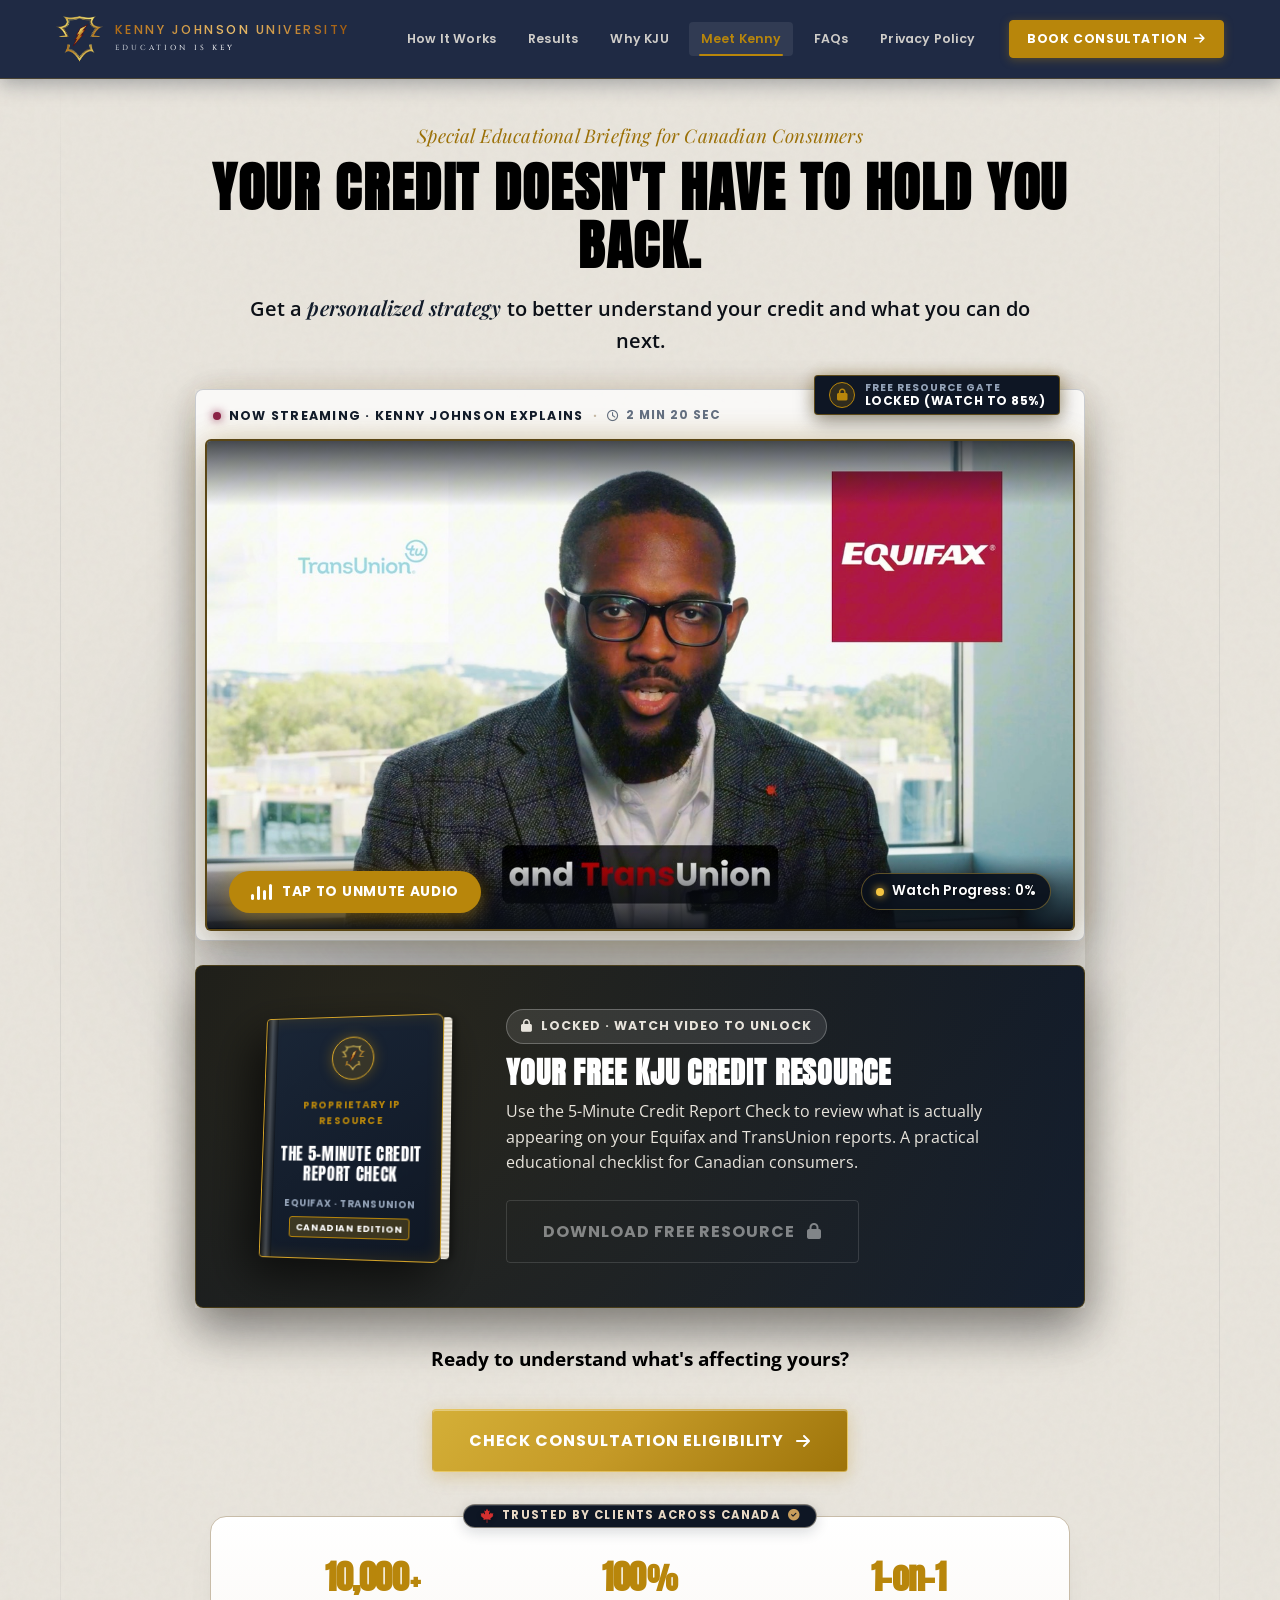
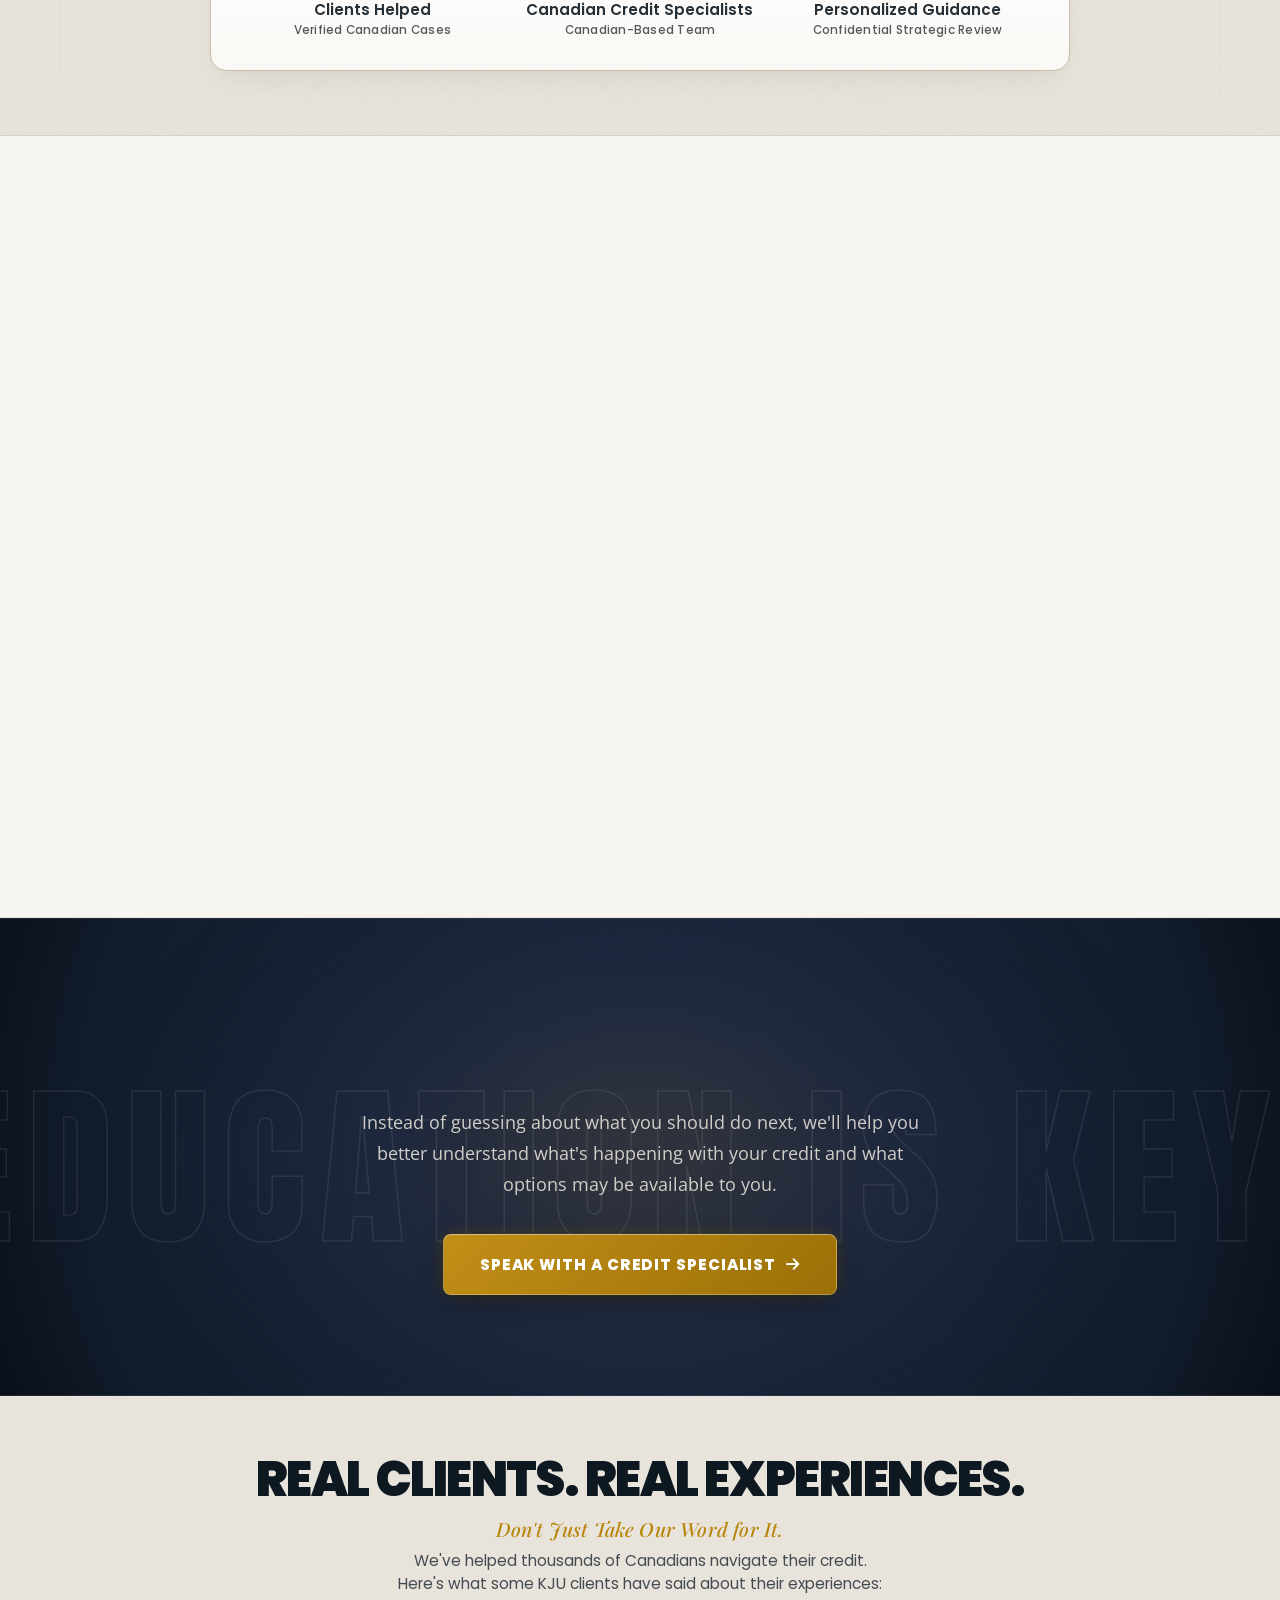
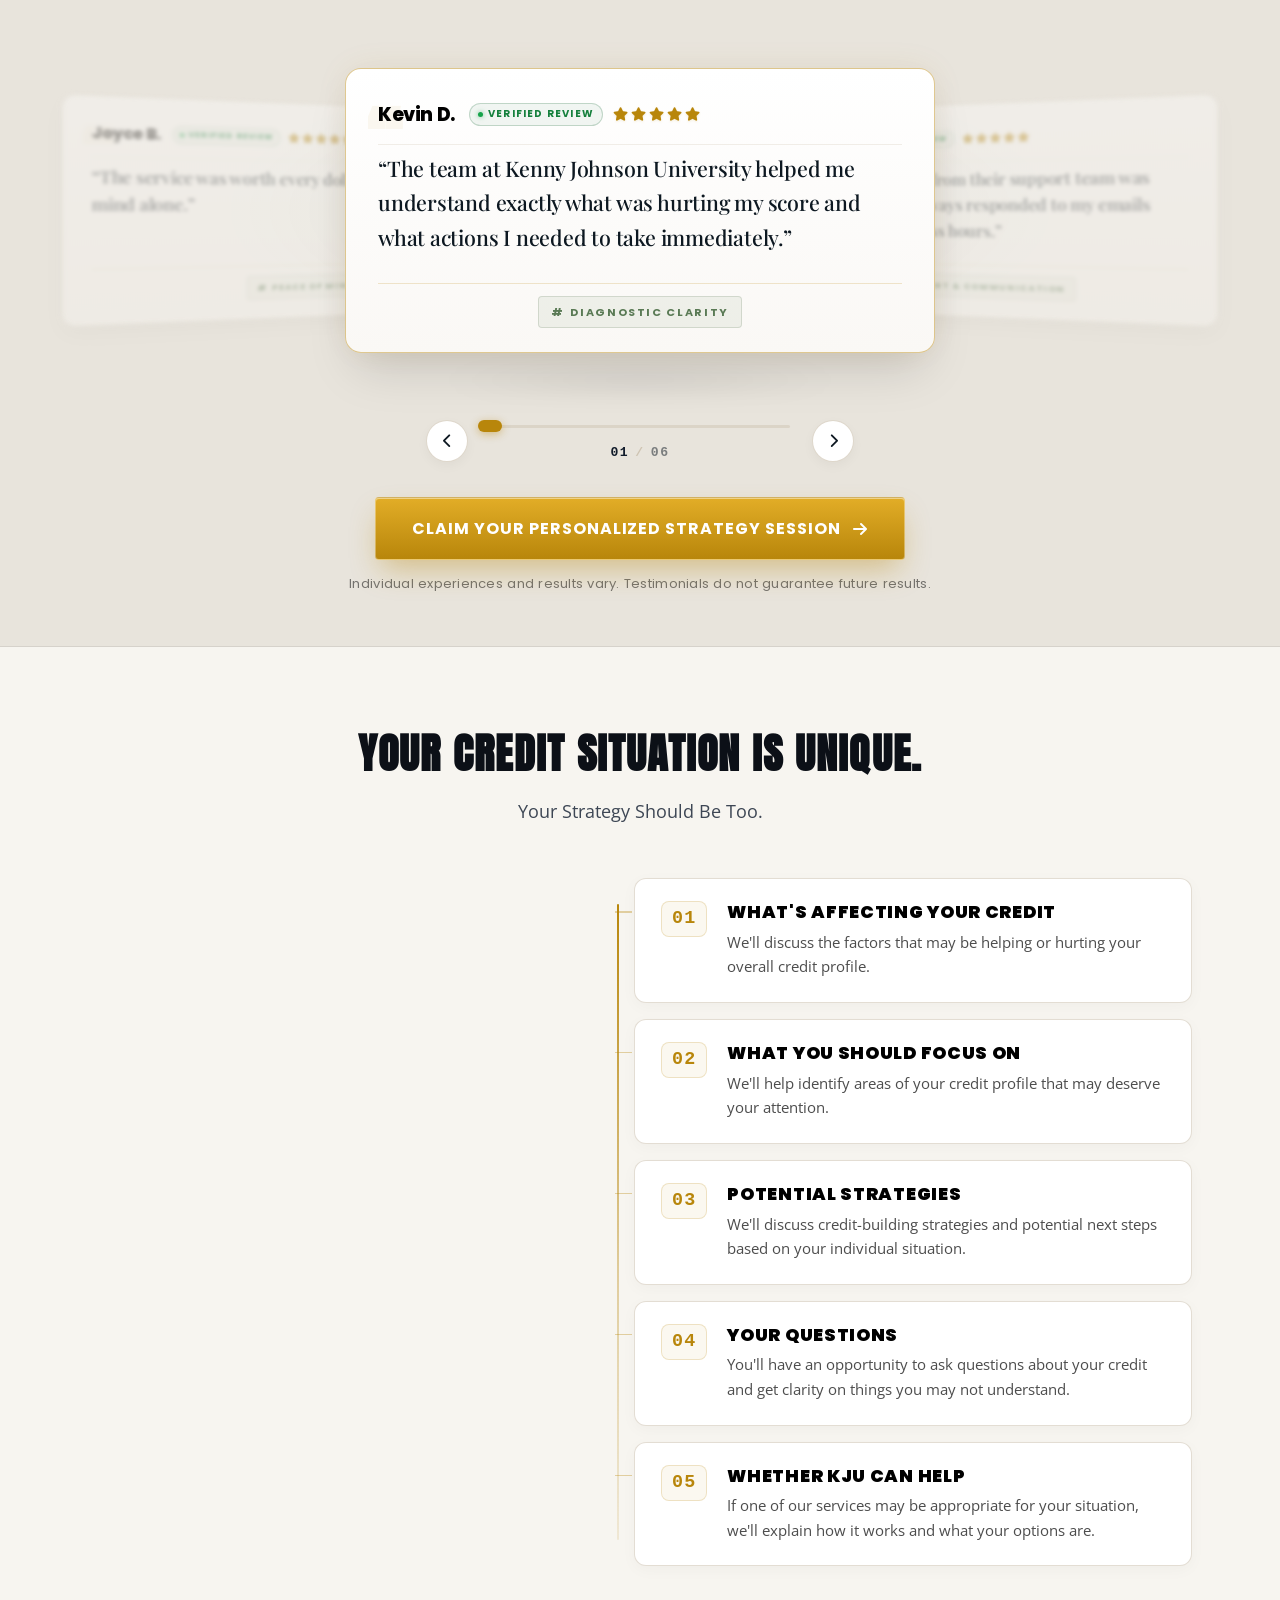
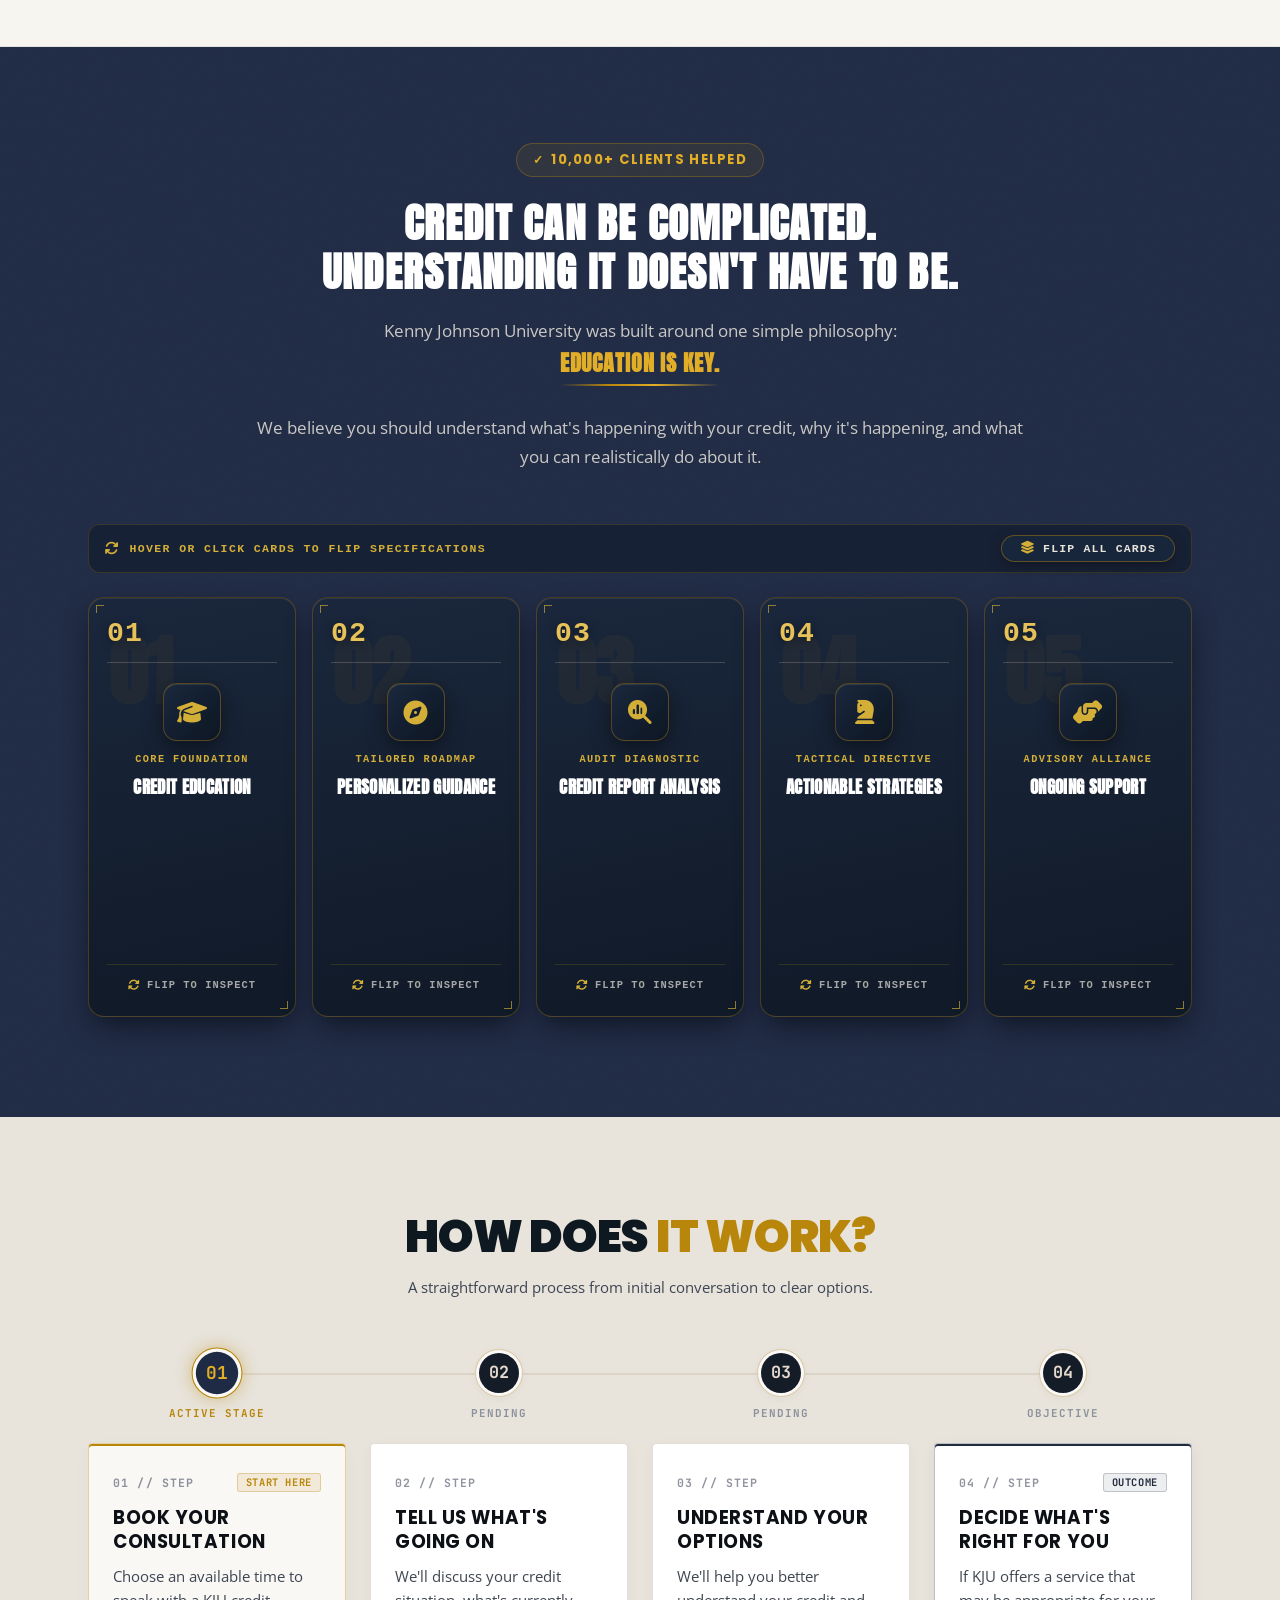
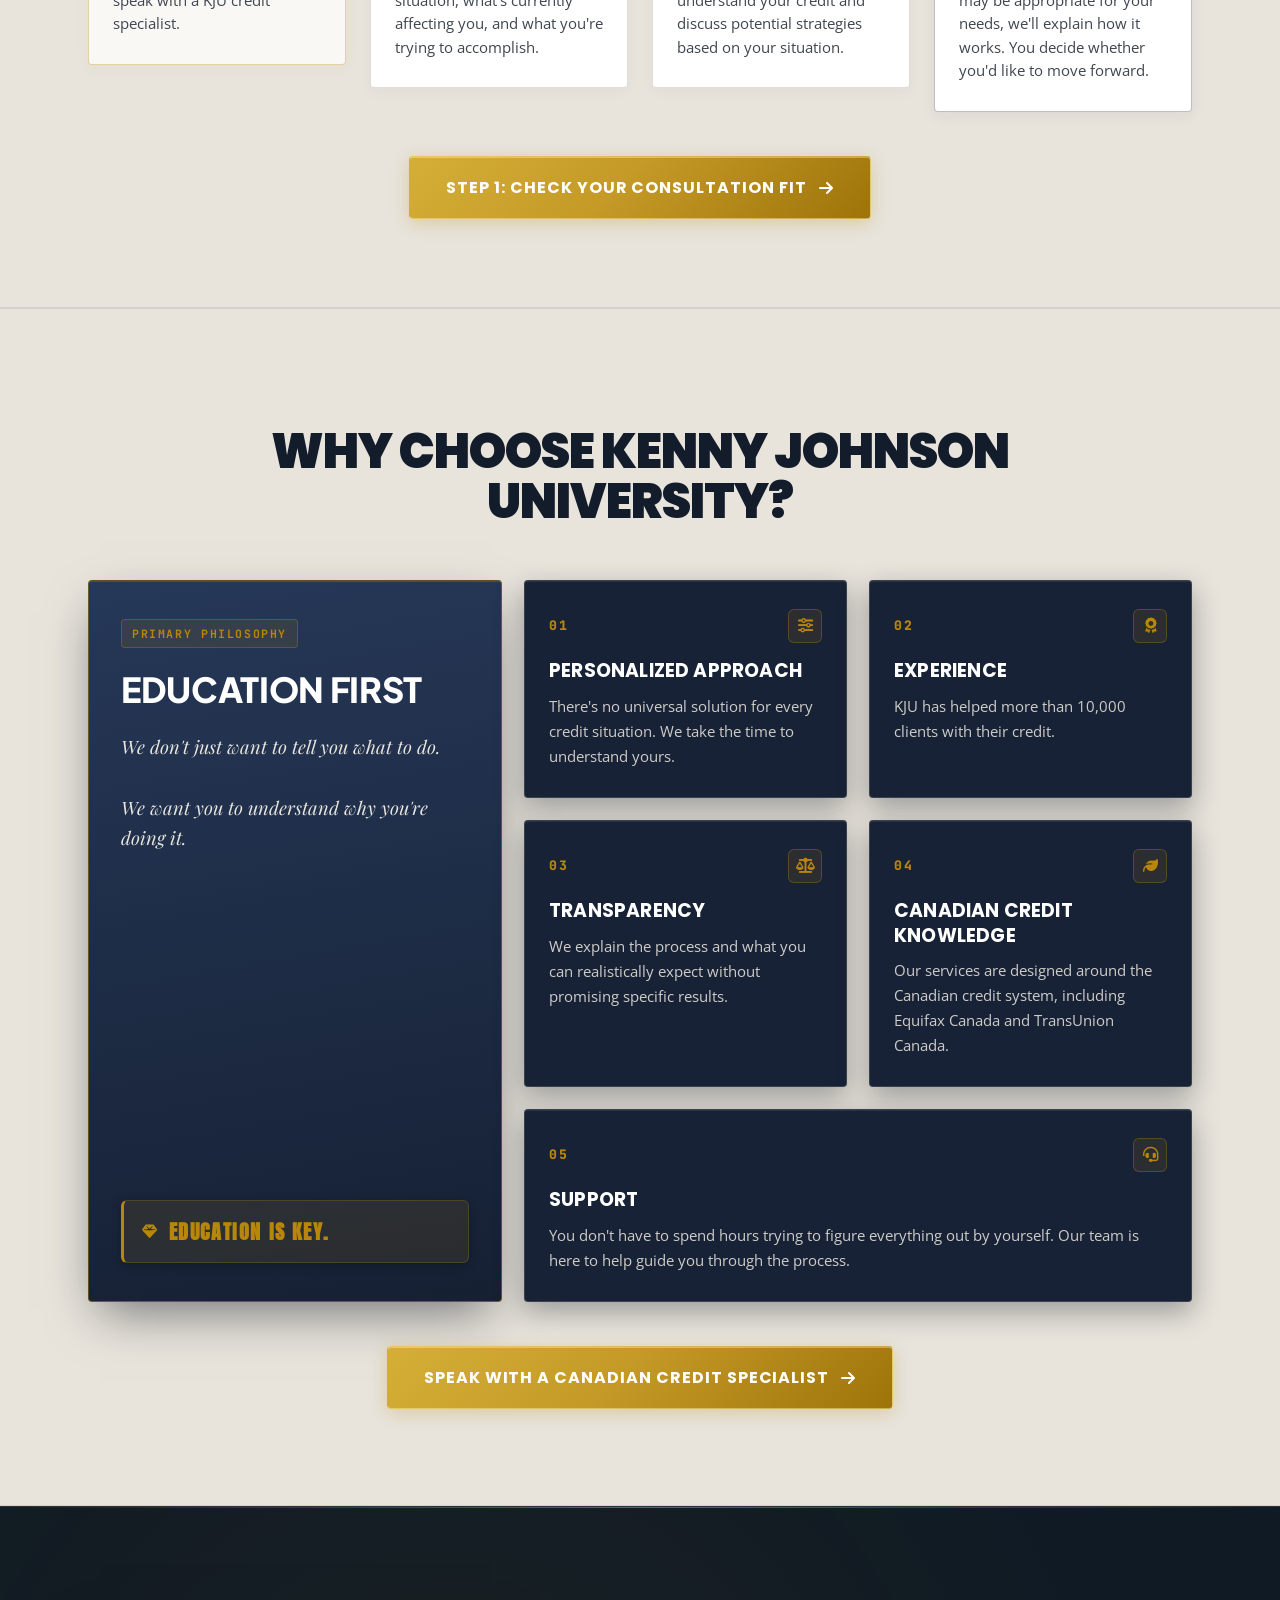
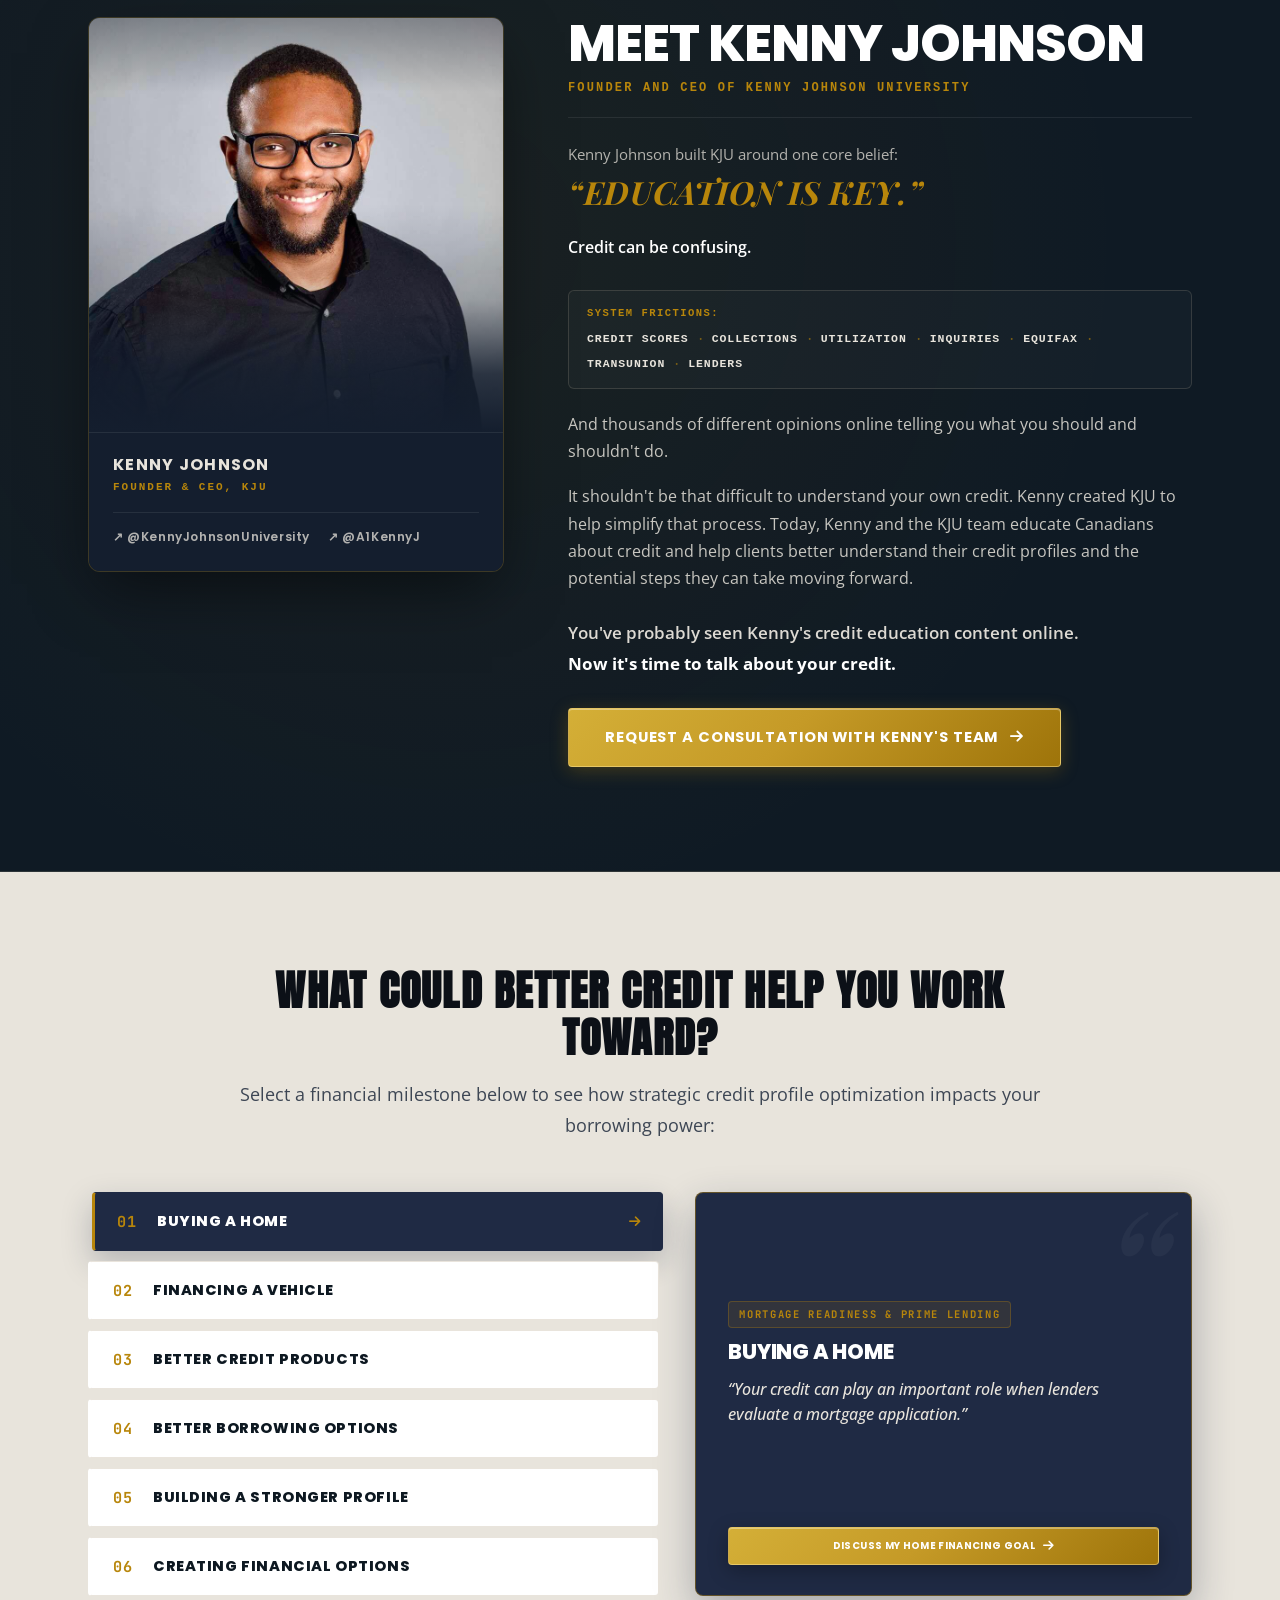
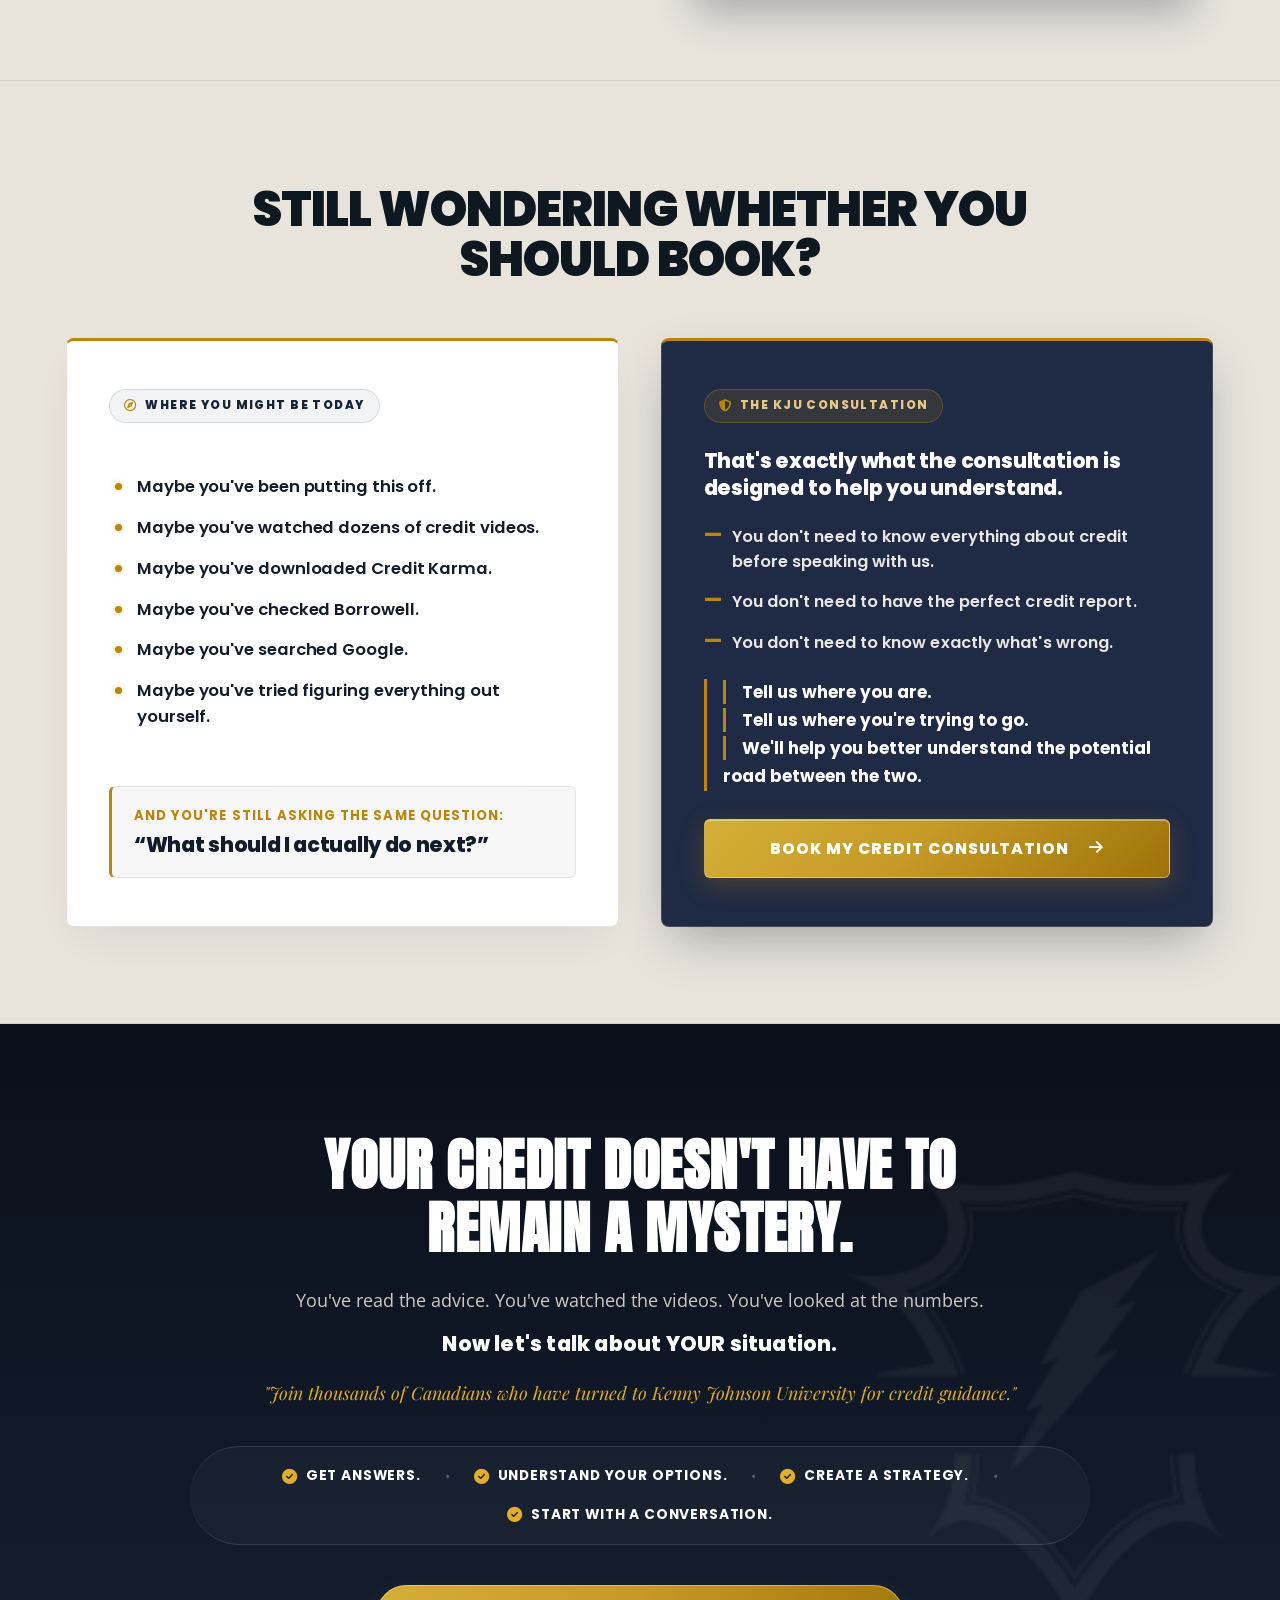
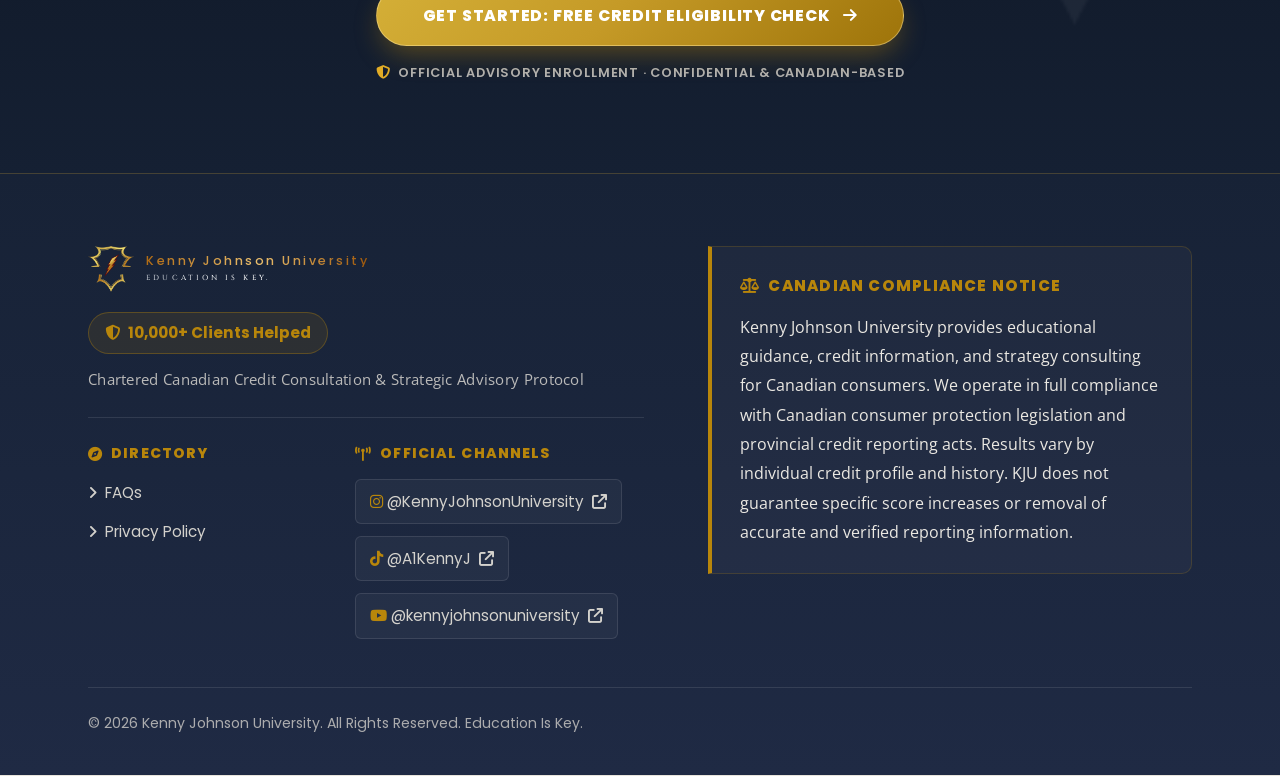
==== index.html @ 07d69321 "Show credit consultant selector (Mariane, Jasmin, John) directly on Question 10 when user selects no" ====
<!DOCTYPE html>
<html lang="en-CA">
<head>
  <meta charset="UTF-8">
  <meta name="viewport" content="width=device-width, initial-scale=1.0">
  <title>Kenny Johnson University | Canadian Credit Education &amp; Consultation</title>
  <meta name="description" content="Get a personalized strategy to better understand your credit and what you can do next. Kenny Johnson University has helped 10,000+ Canadians with their credit.">
  <meta name="robots" content="noindex, nofollow">
  <link rel="icon" type="image/png" href="images/favicon.png">

  <!-- Open Graph -->
  <meta property="og:title" content="Kenny Johnson University | Canadian Credit Education">
  <meta property="og:description" content="Get a personalized strategy to better understand your credit and what you can do next.">
  <meta property="og:type" content="website">
  <meta property="og:image" content="images/favicon.png">

  <!-- Font Awesome Icons -->
  <link rel="stylesheet" href="https://cdnjs.cloudflare.com/ajax/libs/font-awesome/6.5.1/css/all.min.css" integrity="sha512-DTOQO9RWCH3ppGqcWaEA1BIZOC6xxalwEsw9c2QQeAIftl+Vegovlnee1c9QX4TctnWMn13TZye+giMm8e2LwA==" crossorigin="anonymous" referrerpolicy="no-referrer" />

  <!-- Calendly Official Embed Assets -->
  <link href="https://assets.calendly.com/assets/external/widget.css" rel="stylesheet">
  <script src="https://assets.calendly.com/assets/external/widget.js" type="text/javascript" async></script>

  <!-- Campaign CSS -->
  <link rel="stylesheet" href="css/style.css">
</head>
<body>

  <!-- ==========================================================================
       SECTION 01 — MINIMAL HEADER
       ========================================================================== -->
  <header class="kju-header">
    <div class="kju-container">
      <div class="kju-header-inner">
        <div class="kju-navbar-logo-slot">
          <a href="index.html" class="kju-brand-logo" aria-label="Kenny Johnson University Home">
            <img src="images/favicon.png" alt="KJU Shield Logo" height="46">
            <div class="kju-brand-text">
              <span class="kju-brand-name">KENNY JOHNSON UNIVERSITY</span>
              <span class="kju-brand-tagline">EDUCATION IS KEY</span>
            </div>
          </a>
        </div>
        <div class="kju-header-right">
          <nav class="kju-header-nav" id="kjuHeaderNav" aria-label="Primary Navigation">
            <a href="#kjuHowSection" class="kju-header-nav-link">
              <span>How It Works</span>
              <i class="fa-solid fa-chevron-right kju-mobile-chevron" aria-hidden="true"></i>
            </a>
            <a href="#kjuTestimonials" class="kju-header-nav-link">
              <span>Results</span>
              <i class="fa-solid fa-chevron-right kju-mobile-chevron" aria-hidden="true"></i>
            </a>
            <a href="#kjuWhySection" class="kju-header-nav-link">
              <span>Why KJU</span>
              <i class="fa-solid fa-chevron-right kju-mobile-chevron" aria-hidden="true"></i>
            </a>
            <a href="#kjuMeetSection" class="kju-header-nav-link">
              <span>Meet Kenny</span>
              <i class="fa-solid fa-chevron-right kju-mobile-chevron" aria-hidden="true"></i>
            </a>
            <a href="faqs.html" class="kju-header-nav-link">
              <span>FAQs</span>
              <i class="fa-solid fa-chevron-right kju-mobile-chevron" aria-hidden="true"></i>
            </a>
            <a href="privacy.html" class="kju-header-nav-link">
              <span>Privacy Policy</span>
              <i class="fa-solid fa-chevron-right kju-mobile-chevron" aria-hidden="true"></i>
            </a>
            <div class="kju-mobile-nav-cta-wrap">
              <button type="button" class="kju-mobile-nav-cta-btn" data-open-fit-check>
                <span>BOOK MY CREDIT CONSULTATION</span>
                <i class="fa-solid fa-arrow-right" aria-hidden="true"></i>
              </button>
            </div>
          </nav>
          <button type="button" class="kju-header-cta-btn" data-open-fit-check>
            <span>BOOK CONSULTATION</span>
            <i class="fa-solid fa-arrow-right"></i>
          </button>
          <button type="button" class="kju-nav-toggle" id="kjuNavToggle" aria-label="Toggle Navigation Menu" aria-expanded="false">
            <i class="fa-solid fa-bars"></i>
          </button>
        </div>
      </div>
    </div>
  </header>
  <div class="kju-nav-backdrop" id="kjuNavBackdrop" aria-hidden="true"></div>

  <!-- ==========================================================================
       SECTION 02 — HERO (PRESTIGE EDITORIAL CRAFT)
       ========================================================================== -->
  <section class="kju-hero-section">
    <!-- Architectural Vertical Guidelines -->
    <div class="kju-hero-guideline left"></div>
    <div class="kju-hero-guideline right"></div>

    <!-- Ambient Atmospheric Stage Spotlight Lighting -->
    <div class="kju-hero-ambient-spotlight"></div>

    <div class="kju-container">
      <div class="kju-hero-content">

        <!-- Editorial Typographic Contrast -->
        <div class="kju-hero-editorial-kicker kju-reveal">Special Educational Briefing for Canadian Consumers</div>

        <h1 class="kju-hero-title kju-reveal kju-delay-1">
          Your Credit Doesn't Have<br class="kju-mobile-br"> to Hold You Back.
        </h1>

        <p class="kju-hero-subhead kju-reveal kju-delay-2">
          Get a <em>personalized strategy</em> to better understand your credit and what you can do next.
        </p>

        <!-- Deconstructed Hero Video Stage (Double-Border Bezel, Docked Stamp, Controls) -->
        <div class="kju-hero-video-stage kju-reveal kju-delay-3" id="kenny-video-stage">
          <div class="kju-video-bezel-outer">
            <!-- Docked Metallic Stamp / Gate Status (Top Right Corner) -->
            <div class="kju-video-docked-stamp" id="kjuPlayerDockedStamp">
              <div class="kju-stamp-ring"><i class="fa-solid fa-lock" id="kjuStampIcon"></i></div>
              <div class="kju-stamp-text">
                <span class="kju-stamp-sub">FREE RESOURCE GATE</span>
                <span class="kju-stamp-main" id="kjuStampLabel">LOCKED (WATCH TO 85%)</span>
              </div>
            </div>

            <!-- Video Stage Header (Metadata Grouped on Left with Ample Clearance) -->
            <div class="kju-video-stage-header">
              <div class="kju-video-stage-meta-left">
                <span class="kju-video-stage-tag">
                  <span class="kju-live-dot"></span> NOW STREAMING · KENNY JOHNSON EXPLAINS
                </span>
                <span class="kju-video-stage-sep">·</span>
                <span class="kju-video-length-tag"><i class="fa-regular fa-clock"></i> 2 MIN 20 SEC</span>
              </div>
            </div>

            <!-- Inner Obsidian Video Frame -->
            <div class="kju-video-wrapper">
              <div class="kju-video-player-box">
                <!-- Top Vignette Scrim -->
                <div class="kju-video-scrim-top"></div>

                <video id="kjuKennyVideo" playsinline preload="metadata" poster="images/kenny-briefing-poster.jpg" autoplay muted loop>
                  <source src="https://github.com/404-Lux/KJU-Consultation/releases/download/media-v1/kenny-briefing.mp4" type="video/mp4">
                  <source src="videos/WEBSITE REVISION.mp4" type="video/mp4">
                  Your browser does not support HTML5 video.
                </video>
              </div>

              <!-- Bottom Vignette Scrim & Tactile Controls -->
              <div class="kju-video-overlay-controls">
                <button type="button" class="kju-video-unmute-btn" id="kjuUnmuteBtn" aria-label="Tap to Unmute Audio">
                  <span class="kju-audio-waveform">
                    <span class="bar bar-1"></span>
                    <span class="bar bar-2"></span>
                    <span class="bar bar-3"></span>
                    <span class="bar bar-4"></span>
                  </span>
                  <span id="kjuUnmuteText">
                    <span class="kju-unmute-full">TAP TO UNMUTE AUDIO</span>
                    <span class="kju-unmute-compact">TAP TO UNMUTE</span>
                  </span>
                </button>
                <div class="kju-video-progress-pill">
                  <span class="kju-progress-ring-dot"></span>
                  <span class="kju-video-progress-text" id="kjuVideoProgressText">Watch Progress: 0%</span>
                </div>
              </div>
            </div>
          </div>

          <!-- Gated Video Resource Card (Vault Unlock with Tangible 3D Booklet Mockup) -->
          <div class="kju-resource-gate-card" id="kjuResourceGateCard">
            <div class="kju-resource-grid">
              <!-- 3D Tilted Booklet Mockup -->
              <div class="kju-booklet-3d-wrap">
                <div class="kju-booklet-3d">
                  <div class="kju-booklet-cover">
                    <div class="kju-booklet-gold-foil-seal">
                      <img src="images/favicon.png" alt="KJU Shield Seal">
                    </div>
                    <div class="kju-booklet-eyebrow">PROPRIETARY IP RESOURCE</div>
                    <div class="kju-booklet-title">THE 5-MINUTE CREDIT REPORT CHECK</div>
                    <div class="kju-booklet-jurisdiction">
                      <span>EQUIFAX · TRANSUNION</span>
                      <span class="kju-booklet-badge">CANADIAN EDITION</span>
                    </div>
                  </div>
                  <div class="kju-booklet-pages-edge"></div>
                </div>
              </div>

              <!-- Vault Details & Unlock Actions -->
              <div class="kju-resource-details">
                <div class="kju-lock-status-pill">
                  <i class="fa-solid fa-lock"></i>
                  <span>LOCKED · WATCH VIDEO TO UNLOCK</span>
                </div>
                <h3 class="kju-resource-title">Your Free KJU Credit Resource</h3>
                <p class="kju-resource-desc" id="kjuResourceDesc">
                  <span class="kju-desc-preview">Use the 5-Minute Credit Report Check to review what is actually appearing on your Equifax and TransUnion reports.</span><span class="kju-desc-more" id="kjuDescMore"> A practical educational checklist for Canadian consumers.</span>
                  <button type="button" class="kju-see-more-btn" id="kjuSeeMoreBtn" aria-expanded="false" aria-controls="kjuDescMore">See more</button>
                </p>
                <button type="button" class="kju-btn kju-btn-secondary is-light-theme disabled" id="kjuDownloadResourceBtn" disabled>
                  <span>Download Free Resource</span>
                  <i class="fa-solid fa-lock"></i>
                </button>

                <div class="kju-resource-post-prompt" id="kjuResourcePostPrompt">
                  <h4 style="font-family: var(--font-ui); font-size: 1.15rem; color: #FFFFFF; margin-bottom: 6px;">Ready to talk about your situation?</h4>
                  <p style="font-size: 0.95rem; margin-bottom: 16px; color: var(--kju-white);">See if your situation is a fit for a KJU credit consultation.</p>
                  <button type="button" class="kju-btn kju-btn-primary" data-open-fit-check>
                    <span>BOOK YOUR CREDIT CONSULTATION</span>
                    <i class="fa-solid fa-arrow-right"></i>
                  </button>
                </div>
              </div>
            </div>
          </div>
        </div>

        <p class="kju-hero-question kju-reveal kju-delay-4">
          Ready to understand what's affecting yours?
        </p>

        <div class="kju-hero-actions kju-reveal kju-delay-5">
          <button type="button" class="kju-btn kju-btn-primary" data-open-fit-check>
            <span>CHECK CONSULTATION ELIGIBILITY</span>
            <i class="fa-solid fa-arrow-right"></i>
          </button>
        </div>

        <!-- Credentialed Canadian Trust Rail -->
        <div class="kju-trust-rail kju-reveal kju-delay-6" id="kjuTrustRail">
          <!-- Credential Header Badge -->
          <div class="kju-trust-docked-badge" role="note" aria-label="Credential badge">
            <span class="kju-trust-badge-icon" aria-hidden="true"><i class="fa-brands fa-canadian-maple-leaf"></i></span>
            <span class="kju-trust-badge-text">TRUSTED BY CLIENTS ACROSS CANADA</span>
            <span class="kju-trust-badge-check" aria-hidden="true"><i class="fa-solid fa-circle-check"></i></span>
          </div>

          <div class="kju-trust-rail-grid">
            <!-- Stat Column 01 -->
            <div class="kju-trust-rail-col" data-col="1">
              <div class="kju-trust-num-wrapper">
                <span class="kju-trust-rail-num" data-target="10000" data-suffix="+">
                  <span class="kju-trust-count">10,000</span><span class="kju-trust-num-sym">+</span>
                </span>
              </div>
              <div class="kju-trust-rail-label-text">Clients Helped</div>
              <div class="kju-trust-rail-subtext">Verified Canadian Cases</div>
            </div>

            <div class="kju-trust-rail-divider" aria-hidden="true"></div>

            <!-- Stat Column 02 -->
            <div class="kju-trust-rail-col" data-col="2">
              <div class="kju-trust-num-wrapper">
                <span class="kju-trust-rail-num" data-target="100" data-suffix="%">
                  <span class="kju-trust-count">100</span><span class="kju-trust-num-sym">%</span>
                </span>
              </div>
              <div class="kju-trust-rail-label-text">Canadian Credit Specialists</div>
              <div class="kju-trust-rail-subtext">Canadian-Based Team</div>
            </div>

            <div class="kju-trust-rail-divider" aria-hidden="true"></div>

            <!-- Stat Column 03 -->
            <div class="kju-trust-rail-col" data-col="3">
              <div class="kju-trust-num-wrapper">
                <span class="kju-trust-rail-num kju-spring-target">1-on-1</span>
              </div>
              <div class="kju-trust-rail-label-text">Personalized Guidance</div>
              <div class="kju-trust-rail-subtext">Confidential Strategic Review</div>
            </div>
          </div>
        </div>

      </div>
    </div>
  </section>

  <!-- ==========================================================================
       SECTION 03 — PROBLEM / PAIN RECOGNITION (CURATED FRICTION GRID / BENTO)
       ========================================================================== -->
  <section class="kju-pain-section">
    <div class="kju-container">
      <div class="kju-friction-wrapper">
        
        <!-- Section Header -->
        <div class="kju-friction-header kju-reveal">
          <h2 class="kju-section-title">
            Not Sure What's Holding Your Credit Back?
          </h2>
        </div>
        
        <!-- Authority Navy Editorial Lead Banner (Hugs Copy, Breaks Beige Monotony) -->
        <div class="kju-friction-lead-banner kju-reveal kju-delay-1">
          <p class="kju-friction-lead-text">
            "You make good money. You pay your bills.<br>
            You're trying to move forward financially.<br>
            <span class="highlight">BUT YOUR CREDIT IS STILL GETTING IN THE WAY."</span>
          </p>
        </div>

        <!-- Diagnostic Inventory Bar (Clean Separation & High Contrast) -->
        <div class="kju-friction-grid-label kju-reveal kju-delay-1">
          <span class="kju-friction-inventory-badge">DIAGNOSTIC INVENTORY</span>
          <span class="kju-friction-label-text">Common friction points identified in Canadian files:</span>
        </div>

        <!-- Dual-Axis Infinite Marquee (Telemetry Ticker with Pause & Inspect) -->
        <div class="kju-marquee-wrapper kju-reveal kju-delay-2" role="region" aria-label="Diagnostic friction telemetry ticker">
          
          <!-- Track 1: Drifting Left -->
          <div class="kju-marquee-row" aria-label="Friction points track one (moving left)">
            <div class="kju-marquee-track track-left">
              <!-- Set A -->
              <div class="kju-marquee-group">
                <div class="kju-telemetry-chip">
                  <span class="kju-telemetry-flag" aria-hidden="true"><i class="fa-solid fa-triangle-exclamation"></i> FLAG</span>
                  <span class="kju-telemetry-text">Late or missed payments</span>
                </div>
                <div class="kju-telemetry-chip">
                  <span class="kju-telemetry-flag" aria-hidden="true"><i class="fa-solid fa-triangle-exclamation"></i> FLAG</span>
                  <span class="kju-telemetry-text">Collections on your credit report</span>
                </div>
                <div class="kju-telemetry-chip">
                  <span class="kju-telemetry-flag" aria-hidden="true"><i class="fa-solid fa-triangle-exclamation"></i> FLAG</span>
                  <span class="kju-telemetry-text">Different information between Equifax and TransUnion</span>
                </div>
                <div class="kju-telemetry-chip">
                  <span class="kju-telemetry-flag" aria-hidden="true"><i class="fa-solid fa-triangle-exclamation"></i> FLAG</span>
                  <span class="kju-telemetry-text">Accounts you don't recognize</span>
                </div>
                <div class="kju-telemetry-chip">
                  <span class="kju-telemetry-flag" aria-hidden="true"><i class="fa-solid fa-triangle-exclamation"></i> FLAG</span>
                  <span class="kju-telemetry-text">Difficulty getting approved for the credit products you want</span>
                </div>
                <!-- Repetition for ultra-wide displays -->
                <div class="kju-telemetry-chip">
                  <span class="kju-telemetry-flag" aria-hidden="true"><i class="fa-solid fa-triangle-exclamation"></i> FLAG</span>
                  <span class="kju-telemetry-text">Late or missed payments</span>
                </div>
                <div class="kju-telemetry-chip">
                  <span class="kju-telemetry-flag" aria-hidden="true"><i class="fa-solid fa-triangle-exclamation"></i> FLAG</span>
                  <span class="kju-telemetry-text">Collections on your credit report</span>
                </div>
                <div class="kju-telemetry-chip">
                  <span class="kju-telemetry-flag" aria-hidden="true"><i class="fa-solid fa-triangle-exclamation"></i> FLAG</span>
                  <span class="kju-telemetry-text">Different information between Equifax and TransUnion</span>
                </div>
                <div class="kju-telemetry-chip">
                  <span class="kju-telemetry-flag" aria-hidden="true"><i class="fa-solid fa-triangle-exclamation"></i> FLAG</span>
                  <span class="kju-telemetry-text">Accounts you don't recognize</span>
                </div>
                <div class="kju-telemetry-chip">
                  <span class="kju-telemetry-flag" aria-hidden="true"><i class="fa-solid fa-triangle-exclamation"></i> FLAG</span>
                  <span class="kju-telemetry-text">Difficulty getting approved for the credit products you want</span>
                </div>
              </div>
              <!-- Set B (Duplicate for seamless loop) -->
              <div class="kju-marquee-group" aria-hidden="true">
                <div class="kju-telemetry-chip">
                  <span class="kju-telemetry-flag"><i class="fa-solid fa-triangle-exclamation"></i> FLAG</span>
                  <span class="kju-telemetry-text">Late or missed payments</span>
                </div>
                <div class="kju-telemetry-chip">
                  <span class="kju-telemetry-flag"><i class="fa-solid fa-triangle-exclamation"></i> FLAG</span>
                  <span class="kju-telemetry-text">Collections on your credit report</span>
                </div>
                <div class="kju-telemetry-chip">
                  <span class="kju-telemetry-flag"><i class="fa-solid fa-triangle-exclamation"></i> FLAG</span>
                  <span class="kju-telemetry-text">Different information between Equifax and TransUnion</span>
                </div>
                <div class="kju-telemetry-chip">
                  <span class="kju-telemetry-flag"><i class="fa-solid fa-triangle-exclamation"></i> FLAG</span>
                  <span class="kju-telemetry-text">Accounts you don't recognize</span>
                </div>
                <div class="kju-telemetry-chip">
                  <span class="kju-telemetry-flag"><i class="fa-solid fa-triangle-exclamation"></i> FLAG</span>
                  <span class="kju-telemetry-text">Difficulty getting approved for the credit products you want</span>
                </div>
                <div class="kju-telemetry-chip">
                  <span class="kju-telemetry-flag"><i class="fa-solid fa-triangle-exclamation"></i> FLAG</span>
                  <span class="kju-telemetry-text">Late or missed payments</span>
                </div>
                <div class="kju-telemetry-chip">
                  <span class="kju-telemetry-flag"><i class="fa-solid fa-triangle-exclamation"></i> FLAG</span>
                  <span class="kju-telemetry-text">Collections on your credit report</span>
                </div>
                <div class="kju-telemetry-chip">
                  <span class="kju-telemetry-flag"><i class="fa-solid fa-triangle-exclamation"></i> FLAG</span>
                  <span class="kju-telemetry-text">Different information between Equifax and TransUnion</span>
                </div>
                <div class="kju-telemetry-chip">
                  <span class="kju-telemetry-flag"><i class="fa-solid fa-triangle-exclamation"></i> FLAG</span>
                  <span class="kju-telemetry-text">Accounts you don't recognize</span>
                </div>
                <div class="kju-telemetry-chip">
                  <span class="kju-telemetry-flag"><i class="fa-solid fa-triangle-exclamation"></i> FLAG</span>
                  <span class="kju-telemetry-text">Difficulty getting approved for the credit products you want</span>
                </div>
              </div>
            </div>
          </div>

          <!-- Track 2: Drifting Right -->
          <div class="kju-marquee-row" aria-label="Friction points track two (moving right)">
            <div class="kju-marquee-track track-right">
              <!-- Set A -->
              <div class="kju-marquee-group">
                <div class="kju-telemetry-chip">
                  <span class="kju-telemetry-flag" aria-hidden="true"><i class="fa-solid fa-triangle-exclamation"></i> FLAG</span>
                  <span class="kju-telemetry-text">High credit utilization</span>
                </div>
                <div class="kju-telemetry-chip">
                  <span class="kju-telemetry-flag" aria-hidden="true"><i class="fa-solid fa-triangle-exclamation"></i> FLAG</span>
                  <span class="kju-telemetry-text">Multiple credit inquiries</span>
                </div>
                <div class="kju-telemetry-chip">
                  <span class="kju-telemetry-flag" aria-hidden="true"><i class="fa-solid fa-triangle-exclamation"></i> FLAG</span>
                  <span class="kju-telemetry-text">Past financial difficulties</span>
                </div>
                <div class="kju-telemetry-chip">
                  <span class="kju-telemetry-flag" aria-hidden="true"><i class="fa-solid fa-triangle-exclamation"></i> FLAG</span>
                  <span class="kju-telemetry-text">A credit score that doesn't seem to improve</span>
                </div>
                <!-- Repetition for ultra-wide displays -->
                <div class="kju-telemetry-chip">
                  <span class="kju-telemetry-flag" aria-hidden="true"><i class="fa-solid fa-triangle-exclamation"></i> FLAG</span>
                  <span class="kju-telemetry-text">High credit utilization</span>
                </div>
                <div class="kju-telemetry-chip">
                  <span class="kju-telemetry-flag" aria-hidden="true"><i class="fa-solid fa-triangle-exclamation"></i> FLAG</span>
                  <span class="kju-telemetry-text">Multiple credit inquiries</span>
                </div>
                <div class="kju-telemetry-chip">
                  <span class="kju-telemetry-flag" aria-hidden="true"><i class="fa-solid fa-triangle-exclamation"></i> FLAG</span>
                  <span class="kju-telemetry-text">Past financial difficulties</span>
                </div>
                <div class="kju-telemetry-chip">
                  <span class="kju-telemetry-flag" aria-hidden="true"><i class="fa-solid fa-triangle-exclamation"></i> FLAG</span>
                  <span class="kju-telemetry-text">A credit score that doesn't seem to improve</span>
                </div>
              </div>
              <!-- Set B (Duplicate for seamless loop) -->
              <div class="kju-marquee-group" aria-hidden="true">
                <div class="kju-telemetry-chip">
                  <span class="kju-telemetry-flag"><i class="fa-solid fa-triangle-exclamation"></i> FLAG</span>
                  <span class="kju-telemetry-text">High credit utilization</span>
                </div>
                <div class="kju-telemetry-chip">
                  <span class="kju-telemetry-flag"><i class="fa-solid fa-triangle-exclamation"></i> FLAG</span>
                  <span class="kju-telemetry-text">Multiple credit inquiries</span>
                </div>
                <div class="kju-telemetry-chip">
                  <span class="kju-telemetry-flag"><i class="fa-solid fa-triangle-exclamation"></i> FLAG</span>
                  <span class="kju-telemetry-text">Past financial difficulties</span>
                </div>
                <div class="kju-telemetry-chip">
                  <span class="kju-telemetry-flag"><i class="fa-solid fa-triangle-exclamation"></i> FLAG</span>
                  <span class="kju-telemetry-text">A credit score that doesn't seem to improve</span>
                </div>
                <div class="kju-telemetry-chip">
                  <span class="kju-telemetry-flag"><i class="fa-solid fa-triangle-exclamation"></i> FLAG</span>
                  <span class="kju-telemetry-text">High credit utilization</span>
                </div>
                <div class="kju-telemetry-chip">
                  <span class="kju-telemetry-flag"><i class="fa-solid fa-triangle-exclamation"></i> FLAG</span>
                  <span class="kju-telemetry-text">Multiple credit inquiries</span>
                </div>
                <div class="kju-telemetry-chip">
                  <span class="kju-telemetry-flag"><i class="fa-solid fa-triangle-exclamation"></i> FLAG</span>
                  <span class="kju-telemetry-text">Past financial difficulties</span>
                </div>
                <div class="kju-telemetry-chip">
                  <span class="kju-telemetry-flag"><i class="fa-solid fa-triangle-exclamation"></i> FLAG</span>
                  <span class="kju-telemetry-text">A credit score that doesn't seem to improve</span>
                </div>
              </div>
            </div>
          </div>

        </div>

        <!-- Concluding Editorial Anchor Between Two Clean Hairline Rules -->
        <div class="kju-friction-conclusion kju-reveal kju-delay-3">
          <div class="kju-friction-rule top"></div>
          <p class="kju-friction-conclusion-text">
            "And the more you search online, the more conflicting advice you find."
          </p>
          <div class="kju-friction-rule bottom"></div>
        </div>

      </div>
    </div>
  </section>

  <!-- ==========================================================================
       SECTION 04 — KJU INTRODUCTION (AUTHORITY NAVY BREAKOUT)
       ========================================================================== -->
  <section class="kju-intro-section" id="intro-section">
    <!-- Atmospheric Ambient Spotlight Vignette -->
    <div class="kju-intro-ambient-spotlight" aria-hidden="true"></div>

    <!-- Architectural Stroke Watermark (Parallax Depth Layer) -->
    <div class="kju-watermark-text" aria-hidden="true">
      <span class="kju-watermark-desktop">EDUCATION IS KEY.</span>
      <span class="kju-watermark-mobile">EDUCATION<br>IS KEY.</span>
    </div>

    <div class="kju-container">
      <div class="kju-intro-inner">
        <h2 class="kju-intro-title kju-reveal kju-delay-1">That's where KJU<br class="kju-intro-mobile-br"> comes in.</h2>
        
        <p class="kju-intro-lead-p kju-reveal kju-delay-2">
          Instead of guessing about what you should do next, we'll help you better understand what's happening with your credit and what options may be available to you.
        </p>

        <div class="kju-intro-action-wrap kju-reveal kju-delay-3">
          <button type="button" class="kju-btn kju-intro-cta-btn" data-open-fit-check>
            <span>SPEAK WITH A CREDIT SPECIALIST</span>
            <i class="fa-solid fa-arrow-right"></i>
          </button>
        </div>
      </div>
    </div>
  </section>





  <!-- ==========================================================================
       SECTION 06 — TESTIMONIALS (WARM WHITE CANVAS)
       ========================================================================== -->
  <section class="kju-testimonial-section" id="kjuTestimonials">
    <div class="kju-container">
      <div class="kju-section-header kju-testimonial-header kju-reveal">
        <h2 class="kju-section-title kju-testimonial-title">REAL CLIENTS. REAL EXPERIENCES.</h2>
        <div class="kju-testimonial-subhead-wrap">
          <span class="kju-testimonial-kicker">Don't Just Take Our Word for It.</span>
          <p class="kju-testimonial-subtext">
            We've helped thousands of Canadians navigate their credit.<br class="kju-sub-br">
            Here's what some KJU clients have said about their experiences:
          </p>
        </div>
      </div>

      <!-- 3D Coverflow / Perspective Depth Stack Stage -->
      <div class="kju-coverflow-wrapper kju-reveal" id="kjuCoverflowWrapper">
        <div class="kju-coverflow-stage" id="kjuCoverflowStage" tabindex="0" role="region" aria-roledescription="carousel" aria-label="Verified Client Testimonials">
          <div class="kju-coverflow-track" id="kjuCoverflowTrack">

            <!-- Card 01: Kevin D. -->
            <article class="kju-coverflow-card is-active" data-index="0" role="group" aria-roledescription="slide" aria-label="Review 1 of 6">
              <div class="kju-card-glare" aria-hidden="true"></div>
              <div class="kju-card-watermark" aria-hidden="true">“</div>
              <header class="kju-card-header">
                <div class="kju-card-author-wrap">
                  <span class="kju-card-author-name">Kevin D.</span>
                  <span class="kju-verified-pill"><span class="kju-verified-dot" aria-hidden="true"></span> Verified Review</span>
                </div>
                <div class="kju-stars" aria-label="5 out of 5 stars">
                  <i class="fa-solid fa-star"></i><i class="fa-solid fa-star"></i><i class="fa-solid fa-star"></i><i class="fa-solid fa-star"></i><i class="fa-solid fa-star"></i>
                </div>
              </header>
              <blockquote class="kju-card-quote">
                “The team at Kenny Johnson University helped me understand exactly what was hurting my score and what actions I needed to take immediately.”
              </blockquote>
              <footer class="kju-card-footer">
                <span class="kju-coverflow-topic-tag"><span class="kju-topic-hash">#</span> DIAGNOSTIC CLARITY</span>
              </footer>
            </article>

            <!-- Card 02: Dennis Y. -->
            <article class="kju-coverflow-card" data-index="1" role="group" aria-roledescription="slide" aria-label="Review 2 of 6">
              <div class="kju-card-glare" aria-hidden="true"></div>
              <div class="kju-card-watermark" aria-hidden="true">“</div>
              <header class="kju-card-header">
                <div class="kju-card-author-wrap">
                  <span class="kju-card-author-name">Dennis Y.</span>
                  <span class="kju-verified-pill"><span class="kju-verified-dot" aria-hidden="true"></span> Verified Review</span>
                </div>
                <div class="kju-stars" aria-label="5 out of 5 stars">
                  <i class="fa-solid fa-star"></i><i class="fa-solid fa-star"></i><i class="fa-solid fa-star"></i><i class="fa-solid fa-star"></i><i class="fa-solid fa-star"></i>
                </div>
              </header>
              <blockquote class="kju-card-quote">
                “The communication from their support team was excellent, and they always responded to my emails quickly during business hours.”
              </blockquote>
              <footer class="kju-card-footer">
                <span class="kju-coverflow-topic-tag"><span class="kju-topic-hash">#</span> SUPPORT &amp; COMMUNICATION</span>
              </footer>
            </article>

            <!-- Card 03: Robert K. -->
            <article class="kju-coverflow-card" data-index="2" role="group" aria-roledescription="slide" aria-label="Review 3 of 6">
              <div class="kju-card-glare" aria-hidden="true"></div>
              <div class="kju-card-watermark" aria-hidden="true">“</div>
              <header class="kju-card-header">
                <div class="kju-card-author-wrap">
                  <span class="kju-card-author-name">Robert K.</span>
                  <span class="kju-verified-pill"><span class="kju-verified-dot" aria-hidden="true"></span> Verified Review</span>
                </div>
                <div class="kju-stars" aria-label="5 out of 5 stars">
                  <i class="fa-solid fa-star"></i><i class="fa-solid fa-star"></i><i class="fa-solid fa-star"></i><i class="fa-solid fa-star"></i><i class="fa-solid fa-star"></i>
                </div>
              </header>
              <blockquote class="kju-card-quote">
                “What impressed me most was how professional and patient they were throughout the process. I never felt judged once.”
              </blockquote>
              <footer class="kju-card-footer">
                <span class="kju-coverflow-topic-tag"><span class="kju-topic-hash">#</span> RESPECT &amp; PROFESSIONALISM</span>
              </footer>
            </article>

            <!-- Card 04: David D. -->
            <article class="kju-coverflow-card" data-index="3" role="group" aria-roledescription="slide" aria-label="Review 4 of 6">
              <div class="kju-card-glare" aria-hidden="true"></div>
              <div class="kju-card-watermark" aria-hidden="true">“</div>
              <header class="kju-card-header">
                <div class="kju-card-author-wrap">
                  <span class="kju-card-author-name">David D.</span>
                  <span class="kju-verified-pill"><span class="kju-verified-dot" aria-hidden="true"></span> Verified Review</span>
                </div>
                <div class="kju-stars" aria-label="5 out of 5 stars">
                  <i class="fa-solid fa-star"></i><i class="fa-solid fa-star"></i><i class="fa-solid fa-star"></i><i class="fa-solid fa-star"></i><i class="fa-solid fa-star"></i>
                </div>
              </header>
              <blockquote class="kju-card-quote">
                “The process was organized, transparent, and educational. I appreciated how they kept me informed every step of the way.”
              </blockquote>
              <footer class="kju-card-footer">
                <span class="kju-coverflow-topic-tag"><span class="kju-topic-hash">#</span> TRANSPARENCY &amp; EDUCATION</span>
              </footer>
            </article>

            <!-- Card 05: Edward C. -->
            <article class="kju-coverflow-card" data-index="4" role="group" aria-roledescription="slide" aria-label="Review 5 of 6">
              <div class="kju-card-glare" aria-hidden="true"></div>
              <div class="kju-card-watermark" aria-hidden="true">“</div>
              <header class="kju-card-header">
                <div class="kju-card-author-wrap">
                  <span class="kju-card-author-name">Edward C.</span>
                  <span class="kju-verified-pill"><span class="kju-verified-dot" aria-hidden="true"></span> Verified Review</span>
                </div>
                <div class="kju-stars" aria-label="5 out of 5 stars">
                  <i class="fa-solid fa-star"></i><i class="fa-solid fa-star"></i><i class="fa-solid fa-star"></i><i class="fa-solid fa-star"></i><i class="fa-solid fa-star"></i>
                </div>
              </header>
              <blockquote class="kju-card-quote">
                “The value I received went far beyond improving my credit score. I gained a much better understanding of personal finance.”
              </blockquote>
              <footer class="kju-card-footer">
                <span class="kju-coverflow-topic-tag"><span class="kju-topic-hash">#</span> PERSONAL FINANCE GROWTH</span>
              </footer>
            </article>

            <!-- Card 06: Joyce B. -->
            <article class="kju-coverflow-card" data-index="5" role="group" aria-roledescription="slide" aria-label="Review 6 of 6">
              <div class="kju-card-glare" aria-hidden="true"></div>
              <div class="kju-card-watermark" aria-hidden="true">“</div>
              <header class="kju-card-header">
                <div class="kju-card-author-wrap">
                  <span class="kju-card-author-name">Joyce B.</span>
                  <span class="kju-verified-pill"><span class="kju-verified-dot" aria-hidden="true"></span> Verified Review</span>
                </div>
                <div class="kju-stars" aria-label="5 out of 5 stars">
                  <i class="fa-solid fa-star"></i><i class="fa-solid fa-star"></i><i class="fa-solid fa-star"></i><i class="fa-solid fa-star"></i><i class="fa-solid fa-star"></i>
                </div>
              </header>
              <blockquote class="kju-card-quote">
                “The service was worth every dollar for the peace of mind alone.”
              </blockquote>
              <footer class="kju-card-footer">
                <span class="kju-coverflow-topic-tag"><span class="kju-topic-hash">#</span> PEACE OF MIND</span>
              </footer>
            </article>

          </div>
        </div>

        <!-- Custom Institutional Mechanical Timeline Scrubber -->
        <div class="kju-coverflow-scrubber-wrap">
          <button type="button" class="kju-scrubber-nav-btn kju-prev-btn" id="kjuCoverflowPrev" aria-label="Previous Review">
            <i class="fa-solid fa-chevron-left"></i>
          </button>
          
          <div class="kju-scrubber-center">
            <div class="kju-scrubber-track" id="kjuScrubberTrack" role="slider" aria-label="Review Timeline Scrubber" aria-valuemin="1" aria-valuemax="6" aria-valuenow="1">
              <div class="kju-scrubber-progress" id="kjuScrubberProgress"></div>
              <div class="kju-scrubber-pill" id="kjuScrubberPill"></div>
            </div>
            <div class="kju-scrubber-readout" id="kjuScrubberReadout" aria-live="polite">
              <span class="kju-readout-num" id="kjuReadoutCurrent">01</span>
              <span class="kju-readout-sep">/</span>
              <span class="kju-readout-total">06</span>
            </div>
          </div>

          <button type="button" class="kju-scrubber-nav-btn kju-next-btn" id="kjuCoverflowNext" aria-label="Next Review">
            <i class="fa-solid fa-chevron-right"></i>
          </button>
        </div>
      </div>

      <!-- Closing Section CTA Upgrade -->
      <div class="kju-testimonial-cta-wrap kju-reveal">
        <button type="button" class="kju-btn kju-btn-primary kju-btn-prestige" data-open-fit-check>
          <span>CLAIM YOUR PERSONALIZED<br class="kju-prestige-mobile-br"> STRATEGY SESSION</span>
          <i class="fa-solid fa-arrow-right"></i>
        </button>
        <p class="kju-review-disclaimer">
          Individual experiences and results vary. Testimonials do not guarantee future results.
        </p>
      </div>
    </div>
  </section>

  <!-- ==========================================================================
       SECTION 07 — PERSONALIZED STRATEGY & TOPICS (WARM WHITE)
       ========================================================================== -->
  <section class="kju-strategy-section" id="kjuStrategySection">
    <div class="kju-container">
      
      <!-- Unified Section Header -->
      <div class="kju-section-header kju-reveal">
        <h2 class="kju-section-title">Your Credit Situation Is Unique.</h2>
        <p class="kju-section-subhead">Your Strategy Should Be Too.</p>
      </div>

      <!-- Split-Screen Interactive Diagnostic Terminal -->
      <div class="kju-terminal-layout">
        
        <!-- Left: The Diagnostic Brief (Sticky / Dark Authority Navy) -->
        <aside class="kju-dossier-panel kju-reveal" aria-label="Initial Audit Framework">
          <div class="kju-dossier-kicker">
            <span class="kju-dossier-kicker-dot" aria-hidden="true"></span>
            <span>// INITIAL AUDIT FRAMEWORK</span>
          </div>

          <p class="kju-dossier-lead-text">
            We don't believe everyone with credit problems needs the exact same solution. <strong>That's why the process starts with a conversation.</strong>
          </p>

          <div class="kju-dossier-checklist-title">
            During your consultation, we'll learn more about:
          </div>

          <div class="kju-dossier-timeline" role="list">
            <div class="kju-dossier-step" role="listitem">
              <div class="kju-step-tick" aria-hidden="true">
                <i class="fa-solid fa-check"></i>
              </div>
              <span class="kju-step-label">Where you are now.</span>
            </div>
            <div class="kju-dossier-step" role="listitem">
              <div class="kju-step-tick" aria-hidden="true">
                <i class="fa-solid fa-check"></i>
              </div>
              <span class="kju-step-label">What's happening with your credit.</span>
            </div>
            <div class="kju-dossier-step" role="listitem">
              <div class="kju-step-tick" aria-hidden="true">
                <i class="fa-solid fa-check"></i>
              </div>
              <span class="kju-step-label">What you're trying to accomplish.</span>
            </div>
          </div>

          <!-- Clincher Accent Capsule -->
          <div class="kju-dossier-clincher">
            <span class="kju-clincher-prefix">And most importantly:</span>
            <span class="kju-clincher-text">What you can potentially do next.</span>
          </div>

          <!-- Consolidated Primary Action Button -->
          <button type="button" class="kju-btn kju-btn-primary kju-btn-prestige kju-dossier-cta-btn" data-open-fit-check>
            <span>BOOK MY CREDIT CONSULTATION</span>
            <i class="fa-solid fa-arrow-right"></i>
          </button>
        </aside>

        <!-- Right: The 5-Stage Curriculum Syllabus (Interactive Consultation Agenda) -->
        <div class="kju-syllabus-wrap">
          <div class="kju-syllabus-container kju-reveal kju-delay-1" id="kjuSyllabusDeck" role="region" aria-label="Interactive Consultation Agenda">
            
            <!-- Stage 01 -->
            <article class="kju-syllabus-row" tabindex="0">
              <div class="kju-syllabus-index" aria-label="Stage 01">01</div>
              <div class="kju-syllabus-body">
                <h3 class="kju-syllabus-heading">What's Affecting Your Credit</h3>
                <p class="kju-syllabus-desc">We'll discuss the factors that may be helping or hurting your overall credit profile.</p>
              </div>
            </article>

            <!-- Stage 02 -->
            <article class="kju-syllabus-row" tabindex="0">
              <div class="kju-syllabus-index" aria-label="Stage 02">02</div>
              <div class="kju-syllabus-body">
                <h3 class="kju-syllabus-heading">What You Should Focus On</h3>
                <p class="kju-syllabus-desc">We'll help identify areas of your credit profile that may deserve your attention.</p>
              </div>
            </article>

            <!-- Stage 03 -->
            <article class="kju-syllabus-row" tabindex="0">
              <div class="kju-syllabus-index" aria-label="Stage 03">03</div>
              <div class="kju-syllabus-body">
                <h3 class="kju-syllabus-heading">Potential Strategies</h3>
                <p class="kju-syllabus-desc">We'll discuss credit-building strategies and potential next steps based on your individual situation.</p>
              </div>
            </article>

            <!-- Stage 04 -->
            <article class="kju-syllabus-row" tabindex="0">
              <div class="kju-syllabus-index" aria-label="Stage 04">04</div>
              <div class="kju-syllabus-body">
                <h3 class="kju-syllabus-heading">Your Questions</h3>
                <p class="kju-syllabus-desc">You'll have an opportunity to ask questions about your credit and get clarity on things you may not understand.</p>
              </div>
            </article>

            <!-- Stage 05 -->
            <article class="kju-syllabus-row" tabindex="0">
              <div class="kju-syllabus-index" aria-label="Stage 05">05</div>
              <div class="kju-syllabus-body">
                <h3 class="kju-syllabus-heading">Whether KJU Can Help</h3>
                <p class="kju-syllabus-desc">If one of our services may be appropriate for your situation, we'll explain how it works and what your options are.</p>
              </div>
            </article>

          </div>

          <!-- Mobile Swipe Deck Pagination Controls (Mobile only) -->
          <div class="kju-syllabus-deck-controls" aria-hidden="true">
            <div class="kju-syllabus-dots">
              <button type="button" class="kju-syllabus-dot is-active" data-index="0" aria-label="Stage 1"></button>
              <button type="button" class="kju-syllabus-dot" data-index="1" aria-label="Stage 2"></button>
              <button type="button" class="kju-syllabus-dot" data-index="2" aria-label="Stage 3"></button>
              <button type="button" class="kju-syllabus-dot" data-index="3" aria-label="Stage 4"></button>
              <button type="button" class="kju-syllabus-dot" data-index="4" aria-label="Stage 5"></button>
            </div>
            <div class="kju-syllabus-swipe-hint">
              <span>Swipe stages</span>
              <i class="fa-solid fa-arrow-right-long"></i>
            </div>
          </div>
        </div>

      </div>

    </div>
  </section>

  <!-- ==========================================================================
       SECTION 08 — EDUCATION IS KEY: HORIZON BLADES ACCORDION
       ========================================================================== -->
  <section class="kju-pillars-section" id="kjuPillarsSection">
    <div class="kju-container">

      <!-- Section Header -->
      <div class="kju-pillars-header kju-reveal">
        <div class="kju-pillar-hero-badge">
          <span class="kju-pillar-hero-dot" aria-hidden="true">✓</span>
          <span>10,000+ Clients Helped</span>
        </div>
        <h2 class="kju-section-title kju-pillars-title">
          Credit Can Be Complicated.<br class="kju-pillars-br-1">Understanding It<br class="kju-pillars-br-2"> Doesn't Have to Be.
        </h2>
        <p class="kju-section-subhead kju-pillars-subhead">
          Kenny Johnson University was built around one simple philosophy:<br>
          <span class="kju-pillars-motto">EDUCATION IS KEY.</span><br><br>
          We believe you should understand what's happening with your credit, why it's happening, and what you can realistically do about it.
        </p>
      </div>

      <!-- Flippable Card Deck Track — 5 Pillars of KJU -->
      <div class="horizon-track kju-card-deck kju-reveal kju-delay-1" id="kjuHorizonTrack" role="region" aria-label="Five Pillars of KJU Flippable Card Deck">

        <!-- Deck Controls & Hint Bar -->
        <div class="kju-deck-toolbar">
          <!-- Desktop Hint -->
          <div class="kju-deck-hint kju-deck-desktop-hint">
            <i class="fa-solid fa-arrows-rotate" aria-hidden="true"></i>
            <span>HOVER OR CLICK CARDS TO FLIP SPECIFICATIONS</span>
          </div>

          <!-- Mobile Utility Bar: 5 Active Indicator Dots & Subtle Swipe/Tap Hint -->
          <div class="kju-deck-mobile-controls" aria-hidden="true">
            <div class="kju-deck-dots" id="kjuDeckDots">
              <button type="button" class="kju-deck-dot is-active" data-deck-index="0" aria-label="Card 1"></button>
              <button type="button" class="kju-deck-dot" data-deck-index="1" aria-label="Card 2"></button>
              <button type="button" class="kju-deck-dot" data-deck-index="2" aria-label="Card 3"></button>
              <button type="button" class="kju-deck-dot" data-deck-index="3" aria-label="Card 4"></button>
              <button type="button" class="kju-deck-dot" data-deck-index="4" aria-label="Card 5"></button>
            </div>
            <div class="kju-deck-mobile-hint">
              <span class="hint-tap"><i class="fa-solid fa-hand-pointer"></i> Tap to flip</span>
              <span class="hint-sep">•</span>
              <span class="hint-swipe">Swipe <i class="fa-solid fa-arrow-right"></i></span>
            </div>
          </div>

          <button type="button" class="kju-deck-flip-all-btn" id="kjuDeckFlipAllBtn" aria-label="Flip all cards in deck">
            <i class="fa-solid fa-layer-group" aria-hidden="true"></i>
            <span class="btn-text">FLIP ALL CARDS</span>
          </button>
        </div>

        <!-- 5-Card Deck Grid -->
        <div class="kju-deck-grid" role="list">

          <!-- Card 01 — CREDIT EDUCATION -->
          <article class="kju-flip-card" tabindex="0" role="listitem" data-card-index="0" aria-label="Pillar 01: Credit Education">
            <div class="kju-flip-card-inner">
              <!-- FRONT FACE -->
              <div class="kju-flip-card-front">
                <div class="kju-card-corner-accent top-left" aria-hidden="true"></div>
                <div class="kju-card-corner-accent bottom-right" aria-hidden="true"></div>
                <div class="kju-card-header">
                  <span class="kju-card-idx">01</span>
                </div>
                <div class="kju-card-watermark" aria-hidden="true">01</div>
                <div class="kju-card-icon-container">
                  <div class="kju-card-icon-badge">
                    <i class="fa-solid fa-graduation-cap" aria-hidden="true"></i>
                  </div>
                </div>
                <div class="kju-card-content">
                  <span class="kju-card-kicker">CORE FOUNDATION</span>
                  <h3 class="kju-card-title">CREDIT EDUCATION</h3>
                </div>
                <div class="kju-card-footer">
                  <span class="kju-card-action">
                    <i class="fa-solid fa-rotate" aria-hidden="true"></i> FLIP TO INSPECT
                  </span>
                </div>
              </div>

              <!-- BACK FACE -->
              <div class="kju-flip-card-back">
                <div class="kju-card-corner-accent top-left" aria-hidden="true"></div>
                <div class="kju-card-corner-accent bottom-right" aria-hidden="true"></div>
                <div class="kju-card-header">
                  <span class="kju-card-idx">01</span>
                </div>
                <div class="kju-card-back-content">
                  <span class="kju-card-back-kicker">DISCLOSURE PROTOCOL</span>
                  <h4 class="kju-card-back-title">CREDIT EDUCATION</h4>
                  <div class="kju-card-gold-rule" aria-hidden="true"></div>
                  <p class="kju-card-desc">Understand the factors that affect your credit instead of blindly following advice online.</p>
                </div>
                <div class="kju-card-footer">
                  <span class="kju-card-hallmark">EDUCATION IS KEY.</span>
                  <span class="kju-card-action">
                    <i class="fa-solid fa-arrow-rotate-left" aria-hidden="true"></i> FLIP BACK
                  </span>
                </div>
              </div>
            </div>
          </article>

          <!-- Card 02 — PERSONALIZED GUIDANCE -->
          <article class="kju-flip-card" tabindex="0" role="listitem" data-card-index="1" aria-label="Pillar 02: Personalized Guidance">
            <div class="kju-flip-card-inner">
              <!-- FRONT FACE -->
              <div class="kju-flip-card-front">
                <div class="kju-card-corner-accent top-left" aria-hidden="true"></div>
                <div class="kju-card-corner-accent bottom-right" aria-hidden="true"></div>
                <div class="kju-card-header">
                  <span class="kju-card-idx">02</span>
                </div>
                <div class="kju-card-watermark" aria-hidden="true">02</div>
                <div class="kju-card-icon-container">
                  <div class="kju-card-icon-badge">
                    <i class="fa-solid fa-compass" aria-hidden="true"></i>
                  </div>
                </div>
                <div class="kju-card-content">
                  <span class="kju-card-kicker">TAILORED ROADMAP</span>
                  <h3 class="kju-card-title">PERSONALIZED GUIDANCE</h3>
                </div>
                <div class="kju-card-footer">
                  <span class="kju-card-action">
                    <i class="fa-solid fa-rotate" aria-hidden="true"></i> FLIP TO INSPECT
                  </span>
                </div>
              </div>

              <!-- BACK FACE -->
              <div class="kju-flip-card-back">
                <div class="kju-card-corner-accent top-left" aria-hidden="true"></div>
                <div class="kju-card-corner-accent bottom-right" aria-hidden="true"></div>
                <div class="kju-card-header">
                  <span class="kju-card-idx">02</span>
                </div>
                <div class="kju-card-back-content">
                  <span class="kju-card-back-kicker">DISCLOSURE PROTOCOL</span>
                  <h4 class="kju-card-back-title">PERSONALIZED GUIDANCE</h4>
                  <div class="kju-card-gold-rule" aria-hidden="true"></div>
                  <p class="kju-card-desc">Your recommendations are based on your individual credit situation and goals.</p>
                </div>
                <div class="kju-card-footer">
                  <span class="kju-card-hallmark">EDUCATION IS KEY.</span>
                  <span class="kju-card-action">
                    <i class="fa-solid fa-arrow-rotate-left" aria-hidden="true"></i> FLIP BACK
                  </span>
                </div>
              </div>
            </div>
          </article>

          <!-- Card 03 — CREDIT REPORT ANALYSIS -->
          <article class="kju-flip-card" tabindex="0" role="listitem" data-card-index="2" aria-label="Pillar 03: Credit Report Analysis">
            <div class="kju-flip-card-inner">
              <!-- FRONT FACE -->
              <div class="kju-flip-card-front">
                <div class="kju-card-corner-accent top-left" aria-hidden="true"></div>
                <div class="kju-card-corner-accent bottom-right" aria-hidden="true"></div>
                <div class="kju-card-header">
                  <span class="kju-card-idx">03</span>
                </div>
                <div class="kju-card-watermark" aria-hidden="true">03</div>
                <div class="kju-card-icon-container">
                  <div class="kju-card-icon-badge">
                    <i class="fa-solid fa-magnifying-glass-chart" aria-hidden="true"></i>
                  </div>
                </div>
                <div class="kju-card-content">
                  <span class="kju-card-kicker">AUDIT DIAGNOSTIC</span>
                  <h3 class="kju-card-title">CREDIT REPORT ANALYSIS</h3>
                </div>
                <div class="kju-card-footer">
                  <span class="kju-card-action">
                    <i class="fa-solid fa-rotate" aria-hidden="true"></i> FLIP TO INSPECT
                  </span>
                </div>
              </div>

              <!-- BACK FACE -->
              <div class="kju-flip-card-back">
                <div class="kju-card-corner-accent top-left" aria-hidden="true"></div>
                <div class="kju-card-corner-accent bottom-right" aria-hidden="true"></div>
                <div class="kju-card-header">
                  <span class="kju-card-idx">03</span>
                </div>
                <div class="kju-card-back-content">
                  <span class="kju-card-back-kicker">DISCLOSURE PROTOCOL</span>
                  <h4 class="kju-card-back-title">CREDIT REPORT ANALYSIS</h4>
                  <div class="kju-card-gold-rule" aria-hidden="true"></div>
                  <p class="kju-card-desc">Better understand the information appearing on your credit reports and what it means.</p>
                </div>
                <div class="kju-card-footer">
                  <span class="kju-card-hallmark">EDUCATION IS KEY.</span>
                  <span class="kju-card-action">
                    <i class="fa-solid fa-arrow-rotate-left" aria-hidden="true"></i> FLIP BACK
                  </span>
                </div>
              </div>
            </div>
          </article>

          <!-- Card 04 — ACTIONABLE STRATEGIES -->
          <article class="kju-flip-card" tabindex="0" role="listitem" data-card-index="3" aria-label="Pillar 04: Actionable Strategies">
            <div class="kju-flip-card-inner">
              <!-- FRONT FACE -->
              <div class="kju-flip-card-front">
                <div class="kju-card-corner-accent top-left" aria-hidden="true"></div>
                <div class="kju-card-corner-accent bottom-right" aria-hidden="true"></div>
                <div class="kju-card-header">
                  <span class="kju-card-idx">04</span>
                </div>
                <div class="kju-card-watermark" aria-hidden="true">04</div>
                <div class="kju-card-icon-container">
                  <div class="kju-card-icon-badge">
                    <i class="fa-solid fa-chess-knight" aria-hidden="true"></i>
                  </div>
                </div>
                <div class="kju-card-content">
                  <span class="kju-card-kicker">TACTICAL DIRECTIVE</span>
                  <h3 class="kju-card-title">ACTIONABLE STRATEGIES</h3>
                </div>
                <div class="kju-card-footer">
                  <span class="kju-card-action">
                    <i class="fa-solid fa-rotate" aria-hidden="true"></i> FLIP TO INSPECT
                  </span>
                </div>
              </div>

              <!-- BACK FACE -->
              <div class="kju-flip-card-back">
                <div class="kju-card-corner-accent top-left" aria-hidden="true"></div>
                <div class="kju-card-corner-accent bottom-right" aria-hidden="true"></div>
                <div class="kju-card-header">
                  <span class="kju-card-idx">04</span>
                </div>
                <div class="kju-card-back-content">
                  <span class="kju-card-back-kicker">DISCLOSURE PROTOCOL</span>
                  <h4 class="kju-card-back-title">ACTIONABLE STRATEGIES</h4>
                  <div class="kju-card-gold-rule" aria-hidden="true"></div>
                  <p class="kju-card-desc">Get clearer direction about potential steps you can take moving forward.</p>
                </div>
                <div class="kju-card-footer">
                  <span class="kju-card-hallmark">EDUCATION IS KEY.</span>
                  <span class="kju-card-action">
                    <i class="fa-solid fa-arrow-rotate-left" aria-hidden="true"></i> FLIP BACK
                  </span>
                </div>
              </div>
            </div>
          </article>

          <!-- Card 05 — ONGOING SUPPORT -->
          <article class="kju-flip-card" tabindex="0" role="listitem" data-card-index="4" aria-label="Pillar 05: Ongoing Support">
            <div class="kju-flip-card-inner">
              <!-- FRONT FACE -->
              <div class="kju-flip-card-front">
                <div class="kju-card-corner-accent top-left" aria-hidden="true"></div>
                <div class="kju-card-corner-accent bottom-right" aria-hidden="true"></div>
                <div class="kju-card-header">
                  <span class="kju-card-idx">05</span>
                </div>
                <div class="kju-card-watermark" aria-hidden="true">05</div>
                <div class="kju-card-icon-container">
                  <div class="kju-card-icon-badge">
                    <i class="fa-solid fa-handshake-angle" aria-hidden="true"></i>
                  </div>
                </div>
                <div class="kju-card-content">
                  <span class="kju-card-kicker">ADVISORY ALLIANCE</span>
                  <h3 class="kju-card-title">ONGOING SUPPORT</h3>
                </div>
                <div class="kju-card-footer">
                  <span class="kju-card-action">
                    <i class="fa-solid fa-rotate" aria-hidden="true"></i> FLIP TO INSPECT
                  </span>
                </div>
              </div>

              <!-- BACK FACE -->
              <div class="kju-flip-card-back">
                <div class="kju-card-corner-accent top-left" aria-hidden="true"></div>
                <div class="kju-card-corner-accent bottom-right" aria-hidden="true"></div>
                <div class="kju-card-header">
                  <span class="kju-card-idx">05</span>
                </div>
                <div class="kju-card-back-content">
                  <span class="kju-card-back-kicker">DISCLOSURE PROTOCOL</span>
                  <h4 class="kju-card-back-title">ONGOING SUPPORT</h4>
                  <div class="kju-card-gold-rule" aria-hidden="true"></div>
                  <p class="kju-card-desc">Depending on the service you select, KJU can continue supporting you throughout your credit journey.</p>
                </div>
                <div class="kju-card-footer">
                  <span class="kju-card-hallmark">EDUCATION IS KEY.</span>
                  <span class="kju-card-action">
                    <i class="fa-solid fa-arrow-rotate-left" aria-hidden="true"></i> FLIP BACK
                  </span>
                </div>
              </div>
            </div>
          </article>

        </div><!-- /kju-deck-grid -->
      </div><!-- /horizon-track -->
    </div>
  </section>
  <!-- ==========================================================================
       SECTION 09 — HOW DOES IT WORK? (WARM WHITE HORIZONTAL TIMELINE)
       ========================================================================== -->
  <section class="kju-how-section" id="kjuHowSection">
    <div class="kju-container">
      <div class="kju-section-header kju-how-header kju-reveal">
        <h2 class="kju-section-title kju-how-title">
          <strong><span class="how-title-lead">HOW DOES</span> <span class="how-title-accent">IT WORK?</span></strong>
        </h2>
        <p class="kju-section-subhead kju-how-subhead">
          A straightforward process from initial conversation to clear options.
        </p>
      </div>

      <div class="kju-pipeline-container" id="kjuTimelineWrapper">
        <!-- Dynamic Sequential Progression Spine -->
        <div class="pipeline-spine-wrapper" aria-hidden="true">
          <div class="pipeline-spine-base"></div>
          <div class="pipeline-spine-fill" id="kjuTimelineProgressFill"></div>
        </div>

        <!-- Mobile Sequential Progress Rail (Smartphones <= 768px) -->
        <div class="kju-pipeline-mobile-stepper" id="kjuPipelineMobileStepper" aria-label="Step progression tracker">
          <div class="pipeline-mobile-rail-track">
            <div class="pipeline-mobile-rail-fill" id="kjuPipelineMobileRailFill"></div>
            <button type="button" class="pipeline-mobile-step-btn is-active" data-step-index="0" aria-label="Step 1: Book">
              <span class="step-num">01</span>
              <span class="step-name">Book</span>
            </button>
            <button type="button" class="pipeline-mobile-step-btn" data-step-index="1" aria-label="Step 2: Share">
              <span class="step-num">02</span>
              <span class="step-name">Share</span>
            </button>
            <button type="button" class="pipeline-mobile-step-btn" data-step-index="2" aria-label="Step 3: Review">
              <span class="step-num">03</span>
              <span class="step-name">Review</span>
            </button>
            <button type="button" class="pipeline-mobile-step-btn" data-step-index="3" aria-label="Step 4: Decide">
              <span class="step-num">04</span>
              <span class="step-name">Decide</span>
            </button>
          </div>
          <div class="pipeline-mobile-swipe-hint">
            <span>Swipe steps</span>
            <i class="fa-solid fa-arrow-right" aria-hidden="true"></i>
          </div>
        </div>

        <!-- 4 Sequential Protocol Steps -->
        <div class="kju-pipeline-track" id="kjuTimelineTrack">
          <!-- STEP 01 -->
          <article class="kju-how-card-step pipeline-step is-start is-active" data-step="1">
            <div class="pipeline-node-wrapper">
              <div class="kju-step-badge pipeline-node">
                <span class="kju-step-num pipeline-node-num">01</span>
              </div>
              <span class="pipeline-stage-tag">ACTIVE STAGE</span>
            </div>
            <div class="pipeline-card">
              <div class="pipeline-card-meta">
                <span class="pipeline-step-label">01 // STEP</span>
                <span class="pipeline-status-pill is-start">START HERE</span>
              </div>
              <h3 class="kju-step-heading">Book Your Consultation</h3>
              <p class="kju-step-copy">Choose an available time to speak with a KJU credit specialist.</p>
            </div>
          </article>

          <!-- STEP 02 -->
          <article class="kju-how-card-step pipeline-step" data-step="2">
            <div class="pipeline-node-wrapper">
              <div class="kju-step-badge pipeline-node">
                <span class="kju-step-num pipeline-node-num">02</span>
              </div>
              <span class="pipeline-stage-tag">PENDING</span>
            </div>
            <div class="pipeline-card">
              <div class="pipeline-card-meta">
                <span class="pipeline-step-label">02 // STEP</span>
              </div>
              <h3 class="kju-step-heading">Tell Us What's Going On</h3>
              <p class="kju-step-copy">We'll discuss your credit situation, what's currently affecting you, and what you're trying to accomplish.</p>
            </div>
          </article>

          <!-- STEP 03 -->
          <article class="kju-how-card-step pipeline-step" data-step="3">
            <div class="pipeline-node-wrapper">
              <div class="kju-step-badge pipeline-node">
                <span class="kju-step-num pipeline-node-num">03</span>
              </div>
              <span class="pipeline-stage-tag">PENDING</span>
            </div>
            <div class="pipeline-card">
              <div class="pipeline-card-meta">
                <span class="pipeline-step-label">03 // STEP</span>
              </div>
              <h3 class="kju-step-heading">Understand Your Options</h3>
              <p class="kju-step-copy">We'll help you better understand your credit and discuss potential strategies based on your situation.</p>
            </div>
          </article>

          <!-- STEP 04 -->
          <article class="kju-how-card-step pipeline-step is-destination" data-step="4">
            <div class="pipeline-node-wrapper">
              <div class="kju-step-badge pipeline-node">
                <span class="kju-step-num pipeline-node-num">04</span>
              </div>
              <span class="pipeline-stage-tag">OBJECTIVE</span>
            </div>
            <div class="pipeline-card">
              <div class="pipeline-card-meta">
                <span class="pipeline-step-label">04 // STEP</span>
                <span class="pipeline-status-pill is-destination">OUTCOME</span>
              </div>
              <h3 class="kju-step-heading">Decide What's Right for You</h3>
              <p class="kju-step-copy">If KJU offers a service that may be appropriate for your needs, we'll explain how it works. You decide whether you'd like to move forward.</p>
            </div>
          </article>
        </div>
      </div>

      <div class="kju-center-cta-wrap kju-reveal kju-delay-2">
        <button type="button" class="kju-btn kju-btn-primary" id="kjuPipelineCta" data-open-fit-check>
          <span><span class="kju-pipeline-step-prefix">STEP 1: </span>CHECK YOUR CONSULTATION FIT</span>
          <i class="fa-solid fa-arrow-right"></i>
        </button>
      </div>
    </div>
  </section>

  <!-- ==========================================================================
       SECTION 10 — WHY CHOOSE KJU? (EXECUTIVE INSTITUTIONAL BENTO GRID)
       ========================================================================== -->
  <section class="kju-why-section" id="kjuWhySection">
    <div class="kju-container">
      <div class="kju-section-header kju-why-header kju-reveal">
        <h2 class="kju-section-title kju-why-title"><strong>Why Choose Kenny Johnson University?</strong></h2>
      </div>

      <div class="kju-why-editorial-grid" id="kjuWhyGrid">
        <!-- Hero Primary Philosophy Card (Spans 3 Rows) -->
        <article class="kju-why-card is-featured kju-reveal kju-delay-1" tabindex="0">
          <div class="kju-philosophy-top">
            <div class="kju-philosophy-badge">PRIMARY PHILOSOPHY</div>
            <h3 class="kju-philosophy-title">
              EDUCATION FIRST
            </h3>
            <p class="kju-philosophy-quote">
              We don't just want to tell you what to do.<br><br>
              We want you to understand why you're doing it.
            </p>
          </div>
          <div class="kju-philosophy-seal-bar">
            <i class="fa-solid fa-gem" aria-hidden="true"></i>
            <span>EDUCATION IS KEY.</span>
          </div>
        </article>

        <!-- Mobile Indicator & Swipe Hint for Tiles Deck (Smartphones <= 768px only) -->
        <div class="kju-why-mobile-nav" id="kjuWhyMobileNav" aria-hidden="true">
          <div class="kju-why-dots" id="kjuWhyDots">
            <button type="button" class="kju-why-dot is-active" data-tile-index="0" aria-label="Tile 1"></button>
            <button type="button" class="kju-why-dot" data-tile-index="1" aria-label="Tile 2"></button>
            <button type="button" class="kju-why-dot" data-tile-index="2" aria-label="Tile 3"></button>
            <button type="button" class="kju-why-dot" data-tile-index="3" aria-label="Tile 4"></button>
            <button type="button" class="kju-why-dot" data-tile-index="4" aria-label="Tile 5"></button>
          </div>
          <div class="kju-why-mobile-hint">
            <span>Swipe pillars</span>
            <i class="fa-solid fa-arrow-right" aria-hidden="true"></i>
          </div>
        </div>

        <!-- Remaining 5 Bento Tiles in Swipe Deck -->
        <div class="kju-why-tiles-track" id="kjuWhyTilesTrack">
          <!-- Tile 01: Personalized Approach -->
          <article class="kju-why-card kju-reveal kju-delay-1" tabindex="0">
            <div class="kju-why-card-header">
              <span class="kju-why-index">01</span>
              <div class="kju-why-icon-badge" aria-hidden="true">
                <i class="fa-solid fa-sliders"></i>
              </div>
            </div>
            <h3 class="kju-why-card-title">Personalized Approach</h3>
            <p class="kju-why-card-desc">There's no universal solution for every credit situation. We take the time to understand yours.</p>
          </article>

          <!-- Tile 02: Experience -->
          <article class="kju-why-card kju-reveal kju-delay-2" tabindex="0">
            <div class="kju-why-card-header">
              <span class="kju-why-index">02</span>
              <div class="kju-why-icon-badge" aria-hidden="true">
                <i class="fa-solid fa-award"></i>
              </div>
            </div>
            <h3 class="kju-why-card-title">Experience</h3>
            <p class="kju-why-card-desc">KJU has helped more than 10,000 clients with their credit.</p>
          </article>

          <!-- Tile 03: Transparency -->
          <article class="kju-why-card kju-reveal kju-delay-2" tabindex="0">
            <div class="kju-why-card-header">
              <span class="kju-why-index">03</span>
              <div class="kju-why-icon-badge" aria-hidden="true">
                <i class="fa-solid fa-scale-balanced"></i>
              </div>
            </div>
            <h3 class="kju-why-card-title">Transparency</h3>
            <p class="kju-why-card-desc">We explain the process and what you can realistically expect without promising specific results.</p>
          </article>

          <!-- Tile 04: Canadian Credit Knowledge -->
          <article class="kju-why-card kju-reveal kju-delay-3" tabindex="0">
            <div class="kju-why-card-header">
              <span class="kju-why-index">04</span>
              <div class="kju-why-icon-badge" aria-hidden="true">
                <i class="fa-solid fa-leaf"></i>
              </div>
            </div>
            <h3 class="kju-why-card-title">Canadian Credit Knowledge</h3>
            <p class="kju-why-card-desc">Our services are designed around the Canadian credit system, including Equifax Canada and TransUnion Canada.</p>
          </article>

          <!-- Tile 05: Support (Spans 2 Columns under tiles 01-04) -->
          <article class="kju-why-card is-span-2 kju-reveal kju-delay-3" tabindex="0">
            <div class="kju-why-card-header">
              <span class="kju-why-index">05</span>
              <div class="kju-why-icon-badge" aria-hidden="true">
                <i class="fa-solid fa-headset"></i>
              </div>
            </div>
            <h3 class="kju-why-card-title">Support</h3>
            <p class="kju-why-card-desc">You don't have to spend hours trying to figure everything out by yourself. Our team is here to help guide you through the process.</p>
          </article>
        </div>
      </div>

      <div class="kju-center-cta-wrap kju-reveal">
        <button type="button" class="kju-btn kju-btn-primary" id="kjuWhyCtaBtn" data-open-fit-check>
          <span>SPEAK WITH A CANADIAN CREDIT SPECIALIST</span>
          <i class="fa-solid fa-arrow-right"></i>
        </button>
      </div>
    </div>
  </section>

  <!-- ==========================================================================
       SECTION 11 — MEET KENNY JOHNSON (EXECUTIVE EDITORIAL PROFILE SPREAD)
       ========================================================================== -->
  <section class="kju-meet-section" id="kjuMeetSection">
    <div class="kju-container">
      <div class="kju-meet-editorial-spread">
        
        <!-- Mobile Section Header (Smartphones <= 768px only) -->
        <div class="kju-meet-mobile-header" aria-hidden="true">
          <h2 class="kju-section-title kju-meet-headline">MEET KENNY JOHNSON</h2>
          <p class="kju-meet-role-subtitle">FOUNDER AND CEO OF KENNY JOHNSON UNIVERSITY</p>
        </div>

        <!-- LEFT COLUMN: Architectural Portrait Frame -->
        <div class="kju-founder-dossier-card kju-reveal">
          <div class="kju-founder-frame">
            <div class="kju-founder-photo-wrap">
              <img src="images/Kenny-Johnson-CEO.jpg" alt="Kenny Johnson - Founder and CEO of Kenny Johnson University" class="kju-founder-photo">
              <div class="kju-founder-photo-vignette" aria-hidden="true"></div>
            </div>

            <div class="kju-founder-info-plate">
              <div class="kju-founder-name-group">
                <span class="kju-founder-name">KENNY JOHNSON</span>
                <span class="kju-founder-role">FOUNDER &amp; CEO, KJU</span>
              </div>

              <!-- Architectural Utility Links Row -->
              <div class="kju-founder-directory-links">
                <a href="https://instagram.com/KennyJohnsonUniversity" target="_blank" rel="noopener noreferrer" class="kju-directory-link" aria-label="Follow Kenny Johnson University on Instagram">
                  <span>↗ @KennyJohnsonUniversity</span>
                </a>
                <a href="https://tiktok.com/@A1KennyJ" target="_blank" rel="noopener noreferrer" class="kju-directory-link" aria-label="Follow Kenny on TikTok">
                  <span>↗ @A1KennyJ</span>
                </a>
              </div>
            </div>
          </div>
        </div>

        <!-- RIGHT COLUMN: The Academy Narrative -->
        <div class="kju-meet-narrative kju-reveal kju-delay-1">
          <div class="kju-meet-title-lockup">
            <h2 class="kju-section-title kju-meet-headline">MEET KENNY JOHNSON</h2>
            <p class="kju-meet-role-subtitle">FOUNDER AND CEO OF KENNY JOHNSON UNIVERSITY</p>
          </div>

          <!-- Philosophy Accent: Editorial Centerpiece -->
          <div class="kju-meet-belief-block">
            <p class="kju-meet-belief-lead">Kenny Johnson built KJU around one core belief:</p>
            <div class="kju-meet-creed-callout">“EDUCATION IS KEY.”</div>
          </div>

          <p class="kju-meet-lead-text">Credit can be confusing.</p>

          <!-- System Frictions: Official Registry Rail -->
          <div class="kju-editorial-friction-rail">
            <span class="kju-friction-label">SYSTEM FRICTIONS:</span>
            <div class="kju-friction-items" role="list">
              <span class="kju-friction-item" role="listitem">CREDIT SCORES</span>
              <span class="kju-friction-dot" aria-hidden="true">•</span>
              <span class="kju-friction-item" role="listitem">COLLECTIONS</span>
              <span class="kju-friction-dot" aria-hidden="true">•</span>
              <span class="kju-friction-item" role="listitem">UTILIZATION</span>
              <span class="kju-friction-dot" aria-hidden="true">•</span>
              <span class="kju-friction-item" role="listitem">INQUIRIES</span>
              <span class="kju-friction-dot" aria-hidden="true">•</span>
              <span class="kju-friction-item" role="listitem">EQUIFAX</span>
              <span class="kju-friction-dot" aria-hidden="true">•</span>
              <span class="kju-friction-item" role="listitem">TRANSUNION</span>
              <span class="kju-friction-dot" aria-hidden="true">•</span>
              <span class="kju-friction-item" role="listitem">LENDERS</span>
            </div>
          </div>

          <p class="kju-meet-para">
            And thousands of different opinions online telling you what you should and shouldn't do.
          </p>

          <p class="kju-meet-para">
            It shouldn't be that difficult to understand your own credit. Kenny created KJU to help simplify that process. Today, Kenny and the KJU team educate Canadians about credit and help clients better understand their credit profiles and the potential steps they can take moving forward.
          </p>

          <div class="kju-meet-closing-plate">
            <p class="kju-meet-closing-lead">You've probably seen Kenny's credit education content online.</p>
            <p class="kju-meet-closing-action">Now it's time to talk about your credit.</p>
          </div>

          <div class="kju-meet-cta-wrap">
            <button type="button" class="kju-btn kju-btn-primary" data-open-fit-check>
              <span>REQUEST A CONSULTATION<span class="kju-btn-subphrase"> WITH KENNY'S TEAM</span></span>
              <i class="fa-solid fa-arrow-right" aria-hidden="true"></i>
            </button>
          </div>
        </div>

      </div>
    </div>
  </section>

  <!-- ==========================================================================
       SECTION 12 — DESTINATIONS: WHAT COULD BETTER CREDIT HELP YOU WORK TOWARD? (INTERACTIVE GOAL SELECTOR)
       ========================================================================== -->
  <section class="kju-goals-section">
    <div class="kju-container">
      <div class="kju-section-header kju-reveal">
        <h2 class="kju-section-title">What Could Better Credit Help You Work Toward?</h2>
        <p class="kju-section-subhead">
          Select a financial milestone below to see how strategic credit profile optimization impacts your borrowing power:
        </p>
      </div>

      <div class="kju-goal-selector-layout kju-reveal kju-delay-1">
        <!-- Mobile Swipe Cue Header (Smartphones <= 768px only) -->
        <div class="kju-milestone-mobile-nav" id="kjuMilestoneMobileNav" aria-hidden="true">
          <div class="milestone-counter-label">
            <span class="counter-dot"></span>
            <span id="kjuMilestoneCounterText">GOAL 1 OF 6</span>
          </div>
          <div class="milestone-swipe-cue">
            <span>Swipe for more</span>
            <i class="fa-solid fa-arrow-right" aria-hidden="true"></i>
          </div>
        </div>

        <!-- LEFT: 6 Compact Selector Strips -->
        <div class="kju-milestone-catalog" role="tablist" aria-label="Select Financial Goal">
          <div class="kju-milestone-strip is-active" data-goal="home" role="tab" aria-selected="true" tabindex="0">
            <div class="kju-milestone-index">01</div>
            <div class="kju-milestone-info">
              <h3 class="kju-milestone-name">Buying a Home</h3>
            </div>
            <div class="kju-milestone-arrow" aria-hidden="true">
              <i class="fa-solid fa-arrow-right"></i>
            </div>
          </div>

          <div class="kju-milestone-strip" data-goal="auto" role="tab" aria-selected="false" tabindex="0">
            <div class="kju-milestone-index">02</div>
            <div class="kju-milestone-info">
              <h3 class="kju-milestone-name">Financing a Vehicle</h3>
            </div>
            <div class="kju-milestone-arrow" aria-hidden="true">
              <i class="fa-solid fa-arrow-right"></i>
            </div>
          </div>

          <div class="kju-milestone-strip" data-goal="cards" role="tab" aria-selected="false" tabindex="0">
            <div class="kju-milestone-index">03</div>
            <div class="kju-milestone-info">
              <h3 class="kju-milestone-name">Better Credit Products</h3>
            </div>
            <div class="kju-milestone-arrow" aria-hidden="true">
              <i class="fa-solid fa-arrow-right"></i>
            </div>
          </div>

          <div class="kju-milestone-strip" data-goal="borrowing" role="tab" aria-selected="false" tabindex="0">
            <div class="kju-milestone-index">04</div>
            <div class="kju-milestone-info">
              <h3 class="kju-milestone-name">Better Borrowing Options</h3>
            </div>
            <div class="kju-milestone-arrow" aria-hidden="true">
              <i class="fa-solid fa-arrow-right"></i>
            </div>
          </div>

          <div class="kju-milestone-strip" data-goal="profile" role="tab" aria-selected="false" tabindex="0">
            <div class="kju-milestone-index">05</div>
            <div class="kju-milestone-info">
              <h3 class="kju-milestone-name">Building a Stronger Profile</h3>
            </div>
            <div class="kju-milestone-arrow" aria-hidden="true">
              <i class="fa-solid fa-arrow-right"></i>
            </div>
          </div>

          <div class="kju-milestone-strip" data-goal="options" role="tab" aria-selected="false" tabindex="0">
            <div class="kju-milestone-index">06</div>
            <div class="kju-milestone-info">
              <h3 class="kju-milestone-name">Creating Financial Options</h3>
            </div>
            <div class="kju-milestone-arrow" aria-hidden="true">
              <i class="fa-solid fa-arrow-right"></i>
            </div>
          </div>
        </div>

        <!-- RIGHT: DOCKED STRATEGY VAULT / EXECUTIVE MILESTONE BRIEFING -->
        <div class="kju-goal-preview-console kju-milestone-vault" id="kjuGoalPreviewConsole" role="tabpanel">
          <div class="kju-vault-watermark" aria-hidden="true">“</div>

          <div class="kju-vault-stage" id="kjuVaultStage">
            <span class="kju-goal-preview-badge" id="kjuGoalBadge">MORTGAGE READINESS &amp; PRIME LENDING</span>
            <h3 class="kju-goal-preview-title" id="kjuGoalTitle">Buying a Home</h3>
            <p class="kju-goal-preview-approved-text" id="kjuGoalApprovedText">
              “Your credit can play an important role when lenders evaluate a mortgage application.”
            </p>
          </div>

          <div class="kju-vault-cta-wrap">
            <button type="button" class="kju-btn kju-btn-primary" id="kjuGoalCtaBtn" data-open-fit-check>
              <span>DISCUSS MY HOME FINANCING GOAL</span>
              <i class="fa-solid fa-arrow-right"></i>
            </button>
          </div>
        </div>
      </div>
    </div>
  </section>

  <!-- ==========================================================================
       SECTION 13 — FINAL OBJECTION HANDLING (HIGH-CONTRAST 2-COLUMN EMPATHY CARD)
       ========================================================================== -->
  <section class="kju-objection-section" id="kjuObjectionSection">
    <div class="kju-container">
      <div class="kju-section-header kju-reveal">
        <h2 class="kju-section-title kju-objection-title"><strong>Still Wondering Whether You Should Book?</strong></h2>
      </div>

      <div class="objection-wrapper kju-reveal kju-delay-1">
        <!-- Left Panel: The Frustration Cycle -->
        <div class="objection-left">
          <div class="objection-card-badge is-left">
            <i class="fa-regular fa-compass" aria-hidden="true"></i>
            <span>WHERE YOU MIGHT BE TODAY</span>
          </div>

          <ul class="objection-list">
            <li>Maybe you've been putting this off.</li>
            <li>Maybe you've watched dozens of credit videos.</li>
            <li>Maybe you've downloaded Credit Karma.</li>
            <li>Maybe you've checked Borrowell.</li>
            <li>Maybe you've searched Google.</li>
            <li>Maybe you've tried figuring everything out yourself.</li>
          </ul>

          <!-- Mobile Scannable Tag Cloud (Smartphones <= 768px only) -->
          <div class="objection-mobile-tags" aria-hidden="true">
            <span class="objection-tag-pill">Putting this off?</span>
            <span class="objection-tag-pill">Watched credit videos?</span>
            <span class="objection-tag-pill">Checked Credit Karma?</span>
            <span class="objection-tag-pill">Tried Borrowell?</span>
            <span class="objection-tag-pill">Searched Google?</span>
            <span class="objection-tag-pill">Done it yourself?</span>
          </div>

          <div class="objection-question-box">
            <div class="objection-question-label"><strong>And you're still asking<span class="objection-label-extra"> the same question</span>:</strong></div>
            <div class="objection-question-text"><strong>“What should I actually do next?”</strong></div>
          </div>
        </div>

        <!-- Right Panel: The Consultation Solution -->
        <div class="objection-right">
          <div>
            <div class="objection-card-badge is-right">
              <i class="fa-solid fa-shield-halved" aria-hidden="true"></i>
              <span>THE KJU CONSULTATION</span>
            </div>

            <div class="objection-heading">
              <strong>That's exactly what the consultation is designed to help you understand.</strong>
            </div>

            <ul class="objection-reassurance-list">
              <li>You don't need to know everything about credit before speaking with us.</li>
              <li>You don't need to have the perfect credit report.</li>
              <li>You don't need to know exactly what's wrong.</li>
            </ul>

            <div class="objection-cadence">
              <strong>Tell us where you are.</strong><br>
              <strong>Tell us where you're trying to go.</strong><br>
              <strong>We'll help you better understand the potential road between the two.</strong>
            </div>
          </div>

          <div class="objection-cta-wrap">
            <button type="button" class="kju-btn kju-btn-primary objection-cta-button" data-open-fit-check>
              <span>BOOK MY CREDIT CONSULTATION</span>
              <i class="fa-solid fa-arrow-right" style="margin-left: 8px;" aria-hidden="true"></i>
            </button>
          </div>
        </div>
      </div>
    </div>
  </section>

  <!-- ==========================================================================
       SECTION 16 — FINAL CTA: EXECUTIVE ADVISORY CONVOCATION (AUTHORITY NAVY)
       ========================================================================== -->
  <section class="kju-final-cta-section" id="kjuFinalCtaSection">
    <!-- KJU Shield Logo Watermark (Right Side) -->
    <div class="kju-final-cta-watermark" aria-hidden="true">
      <img src="images/favicon.png" alt="" class="kju-watermark-logo">
    </div>
    <div class="kju-container">
      <div class="kju-final-cta-content kju-reveal">

        <!-- Master Headline -->
        <h2 class="kju-final-cta-title">
          Your Credit Doesn't Have to<br>Remain a Mystery.
        </h2>

        <!-- Narrative Reading Cadence -->
        <div class="kju-final-cta-narrative">
          <p class="kju-final-cta-lead">
            You've read the advice. You've watched the videos. You've looked at the numbers.
          </p>
          <p class="kju-final-cta-pivot">
            Now let's talk about YOUR situation.
          </p>
          <p class="kju-final-cta-trust">
            "Join thousands of Canadians who have turned to Kenny Johnson University for credit guidance."
          </p>
        </div>

        <!-- 4 Protocol Deliverables Horizontal Verification Rail -->
        <div class="kju-final-cta-rail" role="list" aria-label="Four Consultation Deliverables">
          <div class="kju-final-rail-item" role="listitem">
            <i class="fa-solid fa-circle-check" aria-hidden="true"></i>
            <span>GET ANSWERS.</span>
          </div>
          <span class="kju-final-rail-dot" aria-hidden="true">•</span>
          <div class="kju-final-rail-item" role="listitem">
            <i class="fa-solid fa-circle-check" aria-hidden="true"></i>
            <span>UNDERSTAND YOUR OPTIONS.</span>
          </div>
          <span class="kju-final-rail-dot" aria-hidden="true">•</span>
          <div class="kju-final-rail-item" role="listitem">
            <i class="fa-solid fa-circle-check" aria-hidden="true"></i>
            <span>CREATE A STRATEGY.</span>
          </div>
          <span class="kju-final-rail-dot" aria-hidden="true">•</span>
          <div class="kju-final-rail-item" role="listitem">
            <i class="fa-solid fa-circle-check" aria-hidden="true"></i>
            <span>START WITH A CONVERSATION.</span>
          </div>
        </div>

        <!-- Primary Action Lockup -->
        <div class="kju-final-cta-action">
          <button type="button" class="kju-btn kju-btn-primary kju-final-btn" data-open-fit-check>
            <span><span class="kju-final-btn-prefix">GET STARTED: </span>FREE CREDIT ELIGIBILITY CHECK</span>
            <i class="fa-solid fa-arrow-right" aria-hidden="true"></i>
          </button>
          <div class="kju-final-seal-caption">
            <i class="fa-solid fa-shield-halved" aria-hidden="true"></i>
            <span>OFFICIAL ADVISORY ENROLLMENT · CONFIDENTIAL &amp; CANADIAN-BASED</span>
          </div>
        </div>
      </div>
    </div>
  </section>

  <!-- ==========================================================================
       SECTION 17 — MULTI-COLUMN INSTITUTIONAL LEDGER FOOTER
       ========================================================================== -->
  <footer class="kju-footer kju-footer-institutional">
    <div class="kju-container">
      <div class="kju-footer-grid">

        <!-- Column 1: Brand Identity, Directory & Official Channels -->
        <div class="kju-footer-col kju-footer-col-brand">
          <a href="index.html" class="kju-brand-logo" aria-label="Kenny Johnson University Home">
            <img src="images/favicon.png" alt="KJU Shield Logo" height="46">
            <div class="kju-brand-text">
              <span class="kju-brand-name">Kenny Johnson University</span>
              <span class="kju-brand-tagline">EDUCATION IS KEY.</span>
            </div>
          </a>

          <div class="kju-footer-trust-pill">
            <i class="fa-solid fa-shield-halved" aria-hidden="true"></i>
            <span>10,000+ Clients Helped</span>
          </div>

          <div class="kju-footer-sub-tagline">
            Chartered Canadian Credit Consultation &amp; Strategic Advisory Protocol
          </div>

          <div class="kju-footer-links-row">
            <div class="kju-footer-subcol">
              <div class="kju-footer-ledger-heading">
                <i class="fa-solid fa-compass" aria-hidden="true"></i>
                <span>DIRECTORY</span>
              </div>
              <ul class="kju-footer-link-list">
                <li><a href="faqs.html" class="kju-footer-link"><i class="fa-solid fa-angle-right" aria-hidden="true"></i> FAQs</a></li>
                <li><a href="privacy.html" class="kju-footer-link"><i class="fa-solid fa-angle-right" aria-hidden="true"></i> Privacy Policy</a></li>
              </ul>
            </div>

            <div class="kju-footer-subcol">
              <div class="kju-footer-ledger-heading">
                <i class="fa-solid fa-tower-broadcast" aria-hidden="true"></i>
                <span>OFFICIAL CHANNELS</span>
              </div>
              <ul class="kju-footer-link-list">
                <li>
                  <a href="https://instagram.com/KennyJohnsonUniversity" target="_blank" rel="noopener noreferrer" class="kju-footer-channel-link">
                    <span><i class="fa-brands fa-instagram" style="color: var(--kju-gold);" aria-hidden="true"></i> @KennyJohnsonUniversity</span>
                    <i class="fa-solid fa-arrow-up-right-from-square" aria-hidden="true"></i>
                  </a>
                </li>
                <li>
                  <a href="https://tiktok.com/@A1KennyJ" target="_blank" rel="noopener noreferrer" class="kju-footer-channel-link">
                    <span><i class="fa-brands fa-tiktok" style="color: var(--kju-gold);" aria-hidden="true"></i> @A1KennyJ</span>
                    <i class="fa-solid fa-arrow-up-right-from-square" aria-hidden="true"></i>
                  </a>
                </li>
                <li>
                  <a href="https://www.youtube.com/channel/UC_ahlWam8IIzkylkugxOKvg" target="_blank" rel="noopener noreferrer" class="kju-footer-channel-link">
                    <span><i class="fa-brands fa-youtube" style="color: var(--kju-gold);" aria-hidden="true"></i> @kennyjohnsonuniversity</span>
                    <i class="fa-solid fa-arrow-up-right-from-square" aria-hidden="true"></i>
                  </a>
                </li>
              </ul>
            </div>
          </div>
        </div>

        <!-- Column 2: Regulatory & Canadian Jurisdiction -->
        <div class="kju-footer-col kju-footer-col-compliance">
          <div class="kju-footer-ledger-heading">
            <i class="fa-solid fa-scale-balanced" aria-hidden="true"></i>
            <span>CANADIAN COMPLIANCE NOTICE</span>
          </div>
          <p class="kju-footer-compliance-text">
            Kenny Johnson University provides educational guidance, credit information, and strategy consulting for Canadian consumers. We operate in full compliance with Canadian consumer protection legislation and provincial credit reporting acts. Results vary by individual credit profile and history. KJU does not guarantee specific score increases or removal of accurate and verified reporting information.
          </p>
        </div>

      </div>

      <!-- Bottom Basemark Rule -->
      <div class="kju-footer-basemark">
        <div class="kju-footer-copyright">
          &copy; 2026 Kenny Johnson University. All Rights Reserved. Education Is Key.
        </div>
      </div>
    </div>
  </footer>

  <!-- ==========================================================================
       MOBILE STICKY CTA BAR (Smartphones <= 767px only)
       ========================================================================== -->
  <div class="kju-mobile-sticky-bar" id="kjuMobileStickyBar" aria-label="Quick booking bar">
    <button type="button" class="kju-btn kju-btn-primary kju-sticky-cta-btn" data-open-fit-check>
      <span>BOOK CONSULTATION</span>
      <i class="fa-solid fa-arrow-right" aria-hidden="true"></i>
    </button>
  </div>

  <!-- ==========================================================================
       QUALIFICATION FORM & ASSESSMENT MODAL (STATE MACHINE)
       ========================================================================== -->
  <div class="kju-modal-overlay" id="kjuQualModal" role="dialog" aria-modal="true" aria-labelledby="kjuQualModalTitle">
    <div class="kju-modal-card">
      <button type="button" class="kju-modal-close" id="kjuModalClose" aria-label="Close Questionnaire">
        <i class="fa-solid fa-xmark"></i>
      </button>

      <!-- Progress Indicator -->
      <div class="kju-form-progress-wrap">
        <div class="kju-form-progress-text" id="kjuQualProgressText">QUESTION 1 OF 6</div>
        <div class="kju-form-progress-bar">
          <div class="kju-form-progress-fill" id="kjuQualProgressFill" style="width: 15%;"></div>
        </div>
      </div>

      <!-- Luxury Inline Notification / Toast for Validation Feedback -->
      <div class="kju-modal-toast" id="kjuModalToast" aria-live="assertive" role="alert"></div>

      <!-- Question Steps -->

      <!-- Q1: Province -->
      <div class="kju-step-container is-active" id="step_province">
        <h3 class="kju-step-question" id="kjuQualModalTitle">What province are you located in?</h3>
        <p class="kju-step-helper">Credit reporting legislation varies slightly by Canadian province and territory.</p>
        <select class="kju-select-control" id="kjuProvinceSelect">
          <option value="QC" selected>Quebec (QC)</option>
          <option value="ON">Ontario (ON)</option>
          <option value="BC">British Columbia (BC)</option>
          <option value="AB">Alberta (AB)</option>
          <option value="MB">Manitoba (MB)</option>
          <option value="SK">Saskatchewan (SK)</option>
          <option value="NS">Nova Scotia (NS)</option>
          <option value="NB">New Brunswick (NB)</option>
          <option value="NL">Newfoundland and Labrador (NL)</option>
          <option value="PE">Prince Edward Island (PE)</option>
          <option value="NT">Northwest Territories (NT)</option>
          <option value="YT">Yukon (YT)</option>
          <option value="NU">Nunavut (NU)</option>
        </select>
      </div>

      <!-- Q2: Showing Items (Multi-Select) -->
      <div class="kju-step-container" id="step_items">
        <h3 class="kju-step-question">Which of these are currently showing on your credit report?</h3>
        <p class="kju-step-helper">Select all that apply.</p>
        <div class="kju-options-grid" id="kjuQ2OptionsGroup">
          <button type="button" class="kju-option-btn" data-value="Collections">
            <span>Collections</span>
            <div class="kju-option-checkbox-indicator"><i class="fa-solid fa-check"></i></div>
          </button>
          <button type="button" class="kju-option-btn" data-value="Discharged bankruptcy">
            <span>Discharged bankruptcy</span>
            <div class="kju-option-checkbox-indicator"><i class="fa-solid fa-check"></i></div>
          </button>
          <button type="button" class="kju-option-btn" data-value="Discharged consumer proposal">
            <span>Discharged consumer proposal</span>
            <div class="kju-option-checkbox-indicator"><i class="fa-solid fa-check"></i></div>
          </button>
          <button type="button" class="kju-option-btn" data-value="Discharged judgments">
            <span>Discharged judgments</span>
            <div class="kju-option-checkbox-indicator"><i class="fa-solid fa-check"></i></div>
          </button>
          <button type="button" class="kju-option-btn" data-value="Discharged charge-offs">
            <span>Discharged charge-offs</span>
            <div class="kju-option-checkbox-indicator"><i class="fa-solid fa-check"></i></div>
          </button>
          <button type="button" class="kju-option-btn" data-value="None of the above">
            <span>None of the above</span>
            <div class="kju-option-checkbox-indicator"><i class="fa-solid fa-check"></i></div>
          </button>
        </div>
      </div>

      <!-- Q3: Item Count -->
      <div class="kju-step-container" id="step_item_count">
        <h3 class="kju-step-question">How many of these negative accounts or items are currently showing?</h3>
        <p class="kju-step-helper">An estimate across Equifax and TransUnion.</p>
        <div class="kju-options-grid" data-single-select="negativeCount">
          <button type="button" class="kju-option-btn" data-value="1"><span>1</span> <i class="fa-solid fa-chevron-right"></i></button>
          <button type="button" class="kju-option-btn" data-value="2"><span>2</span> <i class="fa-solid fa-chevron-right"></i></button>
          <button type="button" class="kju-option-btn" data-value="3"><span>3</span> <i class="fa-solid fa-chevron-right"></i></button>
          <button type="button" class="kju-option-btn" data-value="4+"><span>4+</span> <i class="fa-solid fa-chevron-right"></i></button>
          <button type="button" class="kju-option-btn" data-value="Not sure"><span>Not sure</span> <i class="fa-solid fa-chevron-right"></i></button>
        </div>
      </div>

      <!-- Q4: Collections -->
      <div class="kju-step-container" id="step_collections">
        <h3 class="kju-step-question">Do you currently have any collection accounts?</h3>
        <p class="kju-step-helper">Accounts assigned or sold to third-party collection agencies.</p>
        <div class="kju-options-grid" data-single-select="hasCollections">
          <button type="button" class="kju-option-btn" data-value="Yes"><span>Yes</span> <i class="fa-solid fa-chevron-right"></i></button>
          <button type="button" class="kju-option-btn" data-value="No"><span>No</span> <i class="fa-solid fa-chevron-right"></i></button>
          <button type="button" class="kju-option-btn" data-value="Not sure"><span>Not sure</span> <i class="fa-solid fa-chevron-right"></i></button>
        </div>
      </div>

      <!-- Q5 Conditional: Collections Count -->
      <div class="kju-step-container" id="step_coll_count">
        <h3 class="kju-step-question">If yes, how many collection accounts do you currently have?</h3>
        <p class="kju-step-helper">Select the count that best reflects your file.</p>
        <div class="kju-options-grid" data-single-select="collectionsCount">
          <button type="button" class="kju-option-btn" data-value="1"><span>1</span> <i class="fa-solid fa-chevron-right"></i></button>
          <button type="button" class="kju-option-btn" data-value="2"><span>2</span> <i class="fa-solid fa-chevron-right"></i></button>
          <button type="button" class="kju-option-btn" data-value="3"><span>3</span> <i class="fa-solid fa-chevron-right"></i></button>
          <button type="button" class="kju-option-btn" data-value="4+"><span>4+</span> <i class="fa-solid fa-chevron-right"></i></button>
        </div>
      </div>

      <!-- Q6: Consumer Proposal -->
      <div class="kju-step-container" id="step_proposal">
        <h3 class="kju-step-question">Have you filed for a consumer proposal?</h3>
        <p class="kju-step-helper">A formal debt restructuring agreement filed with a licensed insolvency trustee.</p>
        <div class="kju-options-grid" data-single-select="hasProposal">
          <button type="button" class="kju-option-btn" data-value="Yes"><span>Yes</span> <i class="fa-solid fa-chevron-right"></i></button>
          <button type="button" class="kju-option-btn" data-value="No"><span>No</span> <i class="fa-solid fa-chevron-right"></i></button>
        </div>
      </div>

      <!-- Q7 Conditional: Proposal Discharged -->
      <div class="kju-step-container" id="step_prop_disch">
        <h3 class="kju-step-question">If yes, has your consumer proposal been discharged?</h3>
        <p class="kju-step-helper">You have received your Certificate of Full Performance.</p>
        <div class="kju-options-grid" data-single-select="proposalDischarged">
          <button type="button" class="kju-option-btn" data-value="Yes"><span>Yes (Fully Discharged)</span> <i class="fa-solid fa-chevron-right"></i></button>
          <button type="button" class="kju-option-btn" data-value="No"><span>No (Still Active / In Progress)</span> <i class="fa-solid fa-chevron-right"></i></button>
        </div>
      </div>

      <!-- Q8: Bankruptcy -->
      <div class="kju-step-container" id="step_bankruptcy">
        <h3 class="kju-step-question">Have you filed for bankruptcy?</h3>
        <p class="kju-step-helper">A legal proceeding administered under the Bankruptcy and Insolvency Act.</p>
        <div class="kju-options-grid" data-single-select="hasBankruptcy">
          <button type="button" class="kju-option-btn" data-value="Yes"><span>Yes</span> <i class="fa-solid fa-chevron-right"></i></button>
          <button type="button" class="kju-option-btn" data-value="No"><span>No</span> <i class="fa-solid fa-chevron-right"></i></button>
        </div>
      </div>

      <!-- Q9 Conditional: Bankruptcy Discharged -->
      <div class="kju-step-container" id="step_bank_disch">
        <h3 class="kju-step-question">If yes, has your bankruptcy been discharged?</h3>
        <p class="kju-step-helper">You have received your formal court order of discharge.</p>
        <div class="kju-options-grid" data-single-select="bankruptcyDischarged">
          <button type="button" class="kju-option-btn" data-value="Yes"><span>Yes (Formally Discharged)</span> <i class="fa-solid fa-chevron-right"></i></button>
          <button type="button" class="kju-option-btn" data-value="No"><span>No (Still Active)</span> <i class="fa-solid fa-chevron-right"></i></button>
        </div>
      </div>

      <!-- Q10: Bureau Access -->
      <div class="kju-step-container" id="step_bureaus">
        <h3 class="kju-step-question">Do you have access to both Credit Karma and Equifax?</h3>
        <p class="kju-step-helper">Both bureau files are needed to compare tradelines. If you don't have access yet, a sales teammate will help you get access.</p>
        <div class="kju-options-grid" data-single-select="hasBureauAccess">
          <button type="button" class="kju-option-btn" data-value="Yes"><span>Yes, I have access to both</span> <i class="fa-solid fa-chevron-right"></i></button>
          <button type="button" class="kju-option-btn" data-value="No"><span>No, I do not have access to both yet</span> <i class="fa-solid fa-chevron-right"></i></button>
        </div>

        <!-- Sales Teammate Selection (revealed when 'No' is selected) -->
        <div class="kju-teammate-selector-wrap" id="kjuTeammateSelectorQ10" style="display: none; margin-top: 20px;">
          <div class="kju-teammate-selector-header">
            <i class="fa-solid fa-headset" style="color: var(--kju-gold);"></i>
            <span>A sales teammate will help you get access. Choose your credit consultant:</span>
          </div>
          <div class="kju-teammate-grid">
            <button type="button" class="kju-teammate-btn is-active" data-teammate-id="mariane">
              <div class="kju-teammate-avatar-ring"><i class="fa-solid fa-user-check"></i></div>
              <div class="kju-teammate-info">
                <span class="kju-teammate-name">Mariane Pacheco</span>
                <span class="kju-teammate-call-type">Credit Consultation call</span>
              </div>
            </button>
            <button type="button" class="kju-teammate-btn" data-teammate-id="jasmin">
              <div class="kju-teammate-avatar-ring"><i class="fa-solid fa-user-check"></i></div>
              <div class="kju-teammate-info">
                <span class="kju-teammate-name">Jasmin Ichihara</span>
                <span class="kju-teammate-call-type">Credit Consultation call</span>
              </div>
            </button>
            <button type="button" class="kju-teammate-btn" data-teammate-id="john">
              <div class="kju-teammate-avatar-ring"><i class="fa-solid fa-user-check"></i></div>
              <div class="kju-teammate-info">
                <span class="kju-teammate-name">John Parcon</span>
                <span class="kju-teammate-call-type">Credit Consultation call</span>
              </div>
            </button>
          </div>
        </div>
      </div>

      <!-- Qualified Result & Contact Capture Step -->
      <div class="kju-step-container" id="step_contact">
        <div class="kju-result-box" style="margin-bottom: 20px;">
          <i class="fa-solid fa-circle-check kju-result-icon qualified"></i>
          <h3 class="kju-result-title">It looks like your situation may fit KJU's free consultation path.</h3>
          <p style="font-size: 0.98rem; color: var(--text-dark-secondary);">
            Let's get your details before you choose a time.
          </p>
        </div>

        <div class="kju-contact-grid">
          <div class="kju-input-group">
            <label for="kjuContactName">Full Name *</label>
            <input type="text" id="kjuContactName" class="kju-input-control" placeholder="e.g. John Tremblay" required>
          </div>
          <div class="kju-input-group">
            <label for="kjuContactEmail">Email Address *</label>
            <input type="email" id="kjuContactEmail" class="kju-input-control" placeholder="john@example.com" required>
          </div>
          <div class="kju-input-group">
            <label for="kjuContactPhone">Phone Number *</label>
            <input type="tel" id="kjuContactPhone" class="kju-input-control" placeholder="(514) 000-0000" required>
          </div>
        </div>

        <div class="kju-contact-notice">
          <strong>Before your consultation:</strong> Please make sure you have access to both Credit Karma and Equifax. Your credit specialist will call you from <strong>438-803-1002</strong>. Consultations may be rescheduled a maximum of two times.
        </div>
      </div>

      <!-- Embedded Calendly Step -->
      <div class="kju-step-container" id="step_calendly">
        <div class="kju-result-box" style="margin-bottom: 16px;">
          <h3 class="kju-result-title" id="kjuCalendlyTitle">Choose Your Free Consultation Time</h3>
          <p id="kjuCalendlySubtitle" style="font-size: 0.94rem; color: var(--text-dark-secondary);">
            Select an available time slot below to complete your booking.
          </p>
        </div>
        <div class="kju-calendly-frame-wrap" id="kjuCalendlyContainer">
          <!-- Dynamically populated iframe -->
        </div>
      </div>

      <!-- Not Currently Eligible Result Box -->
      <div class="kju-step-container" id="step_result">
        <div class="kju-result-box">
          <i class="fa-solid fa-circle-exclamation kju-result-icon not-eligible"></i>
          <h3 class="kju-result-title">NOT CURRENTLY ELIGIBLE FOR THE FREE CONSULTATION</h3>
          <div class="kju-result-explanation" id="kjuResultExplanation">
            <!-- Dynamically populated reason -->
          </div>
          <div class="kju-result-actions">
            <button type="button" class="kju-btn kju-btn-primary" id="kjuPaidConsultBtn">
              <span>Book a Paid Consultation With Kenny</span>
              <i class="fa-solid fa-calendar"></i>
            </button>
            <button type="button" class="kju-btn kju-btn-secondary" id="kjuExitResultBtn">
              <span>Leave / Exit</span>
            </button>
          </div>
        </div>
      </div>

      <!-- Form Navigation Buttons -->
      <div class="kju-form-nav">
        <button type="button" class="kju-btn kju-btn-back" id="kjuQualBackBtn" style="display: none;">
          <i class="fa-solid fa-arrow-left"></i>
          <span>Back</span>
        </button>
        <button type="button" class="kju-btn kju-btn-primary" id="kjuQualNextBtn">
          <span>Continue</span>
          <i class="fa-solid fa-arrow-right"></i>
        </button>
      </div>

    </div>
  </div>

  <!-- Floating Back to Top Direct Button -->
  <button type="button" class="kju-back-to-top" id="kjuBackToTop" aria-label="Direct to top of page">
    <i class="fa-solid fa-arrow-up" aria-hidden="true"></i>
  </button>

  <!-- Campaign JS -->
  <script src="js/script.js"></script>
</body>
</html>
---- css/style.css ----
/* ==========================================================================
   KENNY JOHNSON UNIVERSITY (KJU) — META ADS CAMPAIGN LANDING PAGE
   ========================================================================== */

@import url('https://fonts.googleapis.com/css2?family=Anton&family=Cinzel:wght@500&family=JetBrains+Mono:wght@500;600;700&family=Newsreader:ital,opsz,wght@1,6..72,600;1,6..72,700&family=Open+Sans:ital,wght@0,400;0,500;0,600;0,700;1,400&family=Playfair+Display:ital,wght@0,600;1,400;1,600;1,700&family=Plus+Jakarta+Sans:wght@600;700;800&family=Poppins:wght@400;500;600;700;800;900&display=swap');

:root {
  /* Brand Hex Colors (Source of Truth) */
  --kju-authority-navy: #1F2A44;
  --kju-authority-navy-dark: #121C2B;
  --kju-authority-navy-light: #2D3D5E;
  --kju-authority-navy-subtle: rgba(31, 42, 68, 0.15);
  --kju-light-grey: #C8BCA8;
  --kju-light-grey-subtle: #E0D7C9;
  --kju-functional-red: #8C2347;
  --kju-black: #000000;
  --kju-black-soft: #12161A;
  --kju-gold: #B8860B;
  --kju-gold-hover: #9B7007;
  --kju-gold-glow: rgba(184, 134, 11, 0.28);
  --kju-white: #E8E4DC;
  --kju-white-pure: #F7F5F0;
  --kju-white-card: #FFFFFF;
  
  /* Text Colors */
  --text-dark-primary: #0C1017;
  --text-dark-secondary: #3D4654;
  --text-dark-muted: #647082;
  --text-light-primary: #FFFFFF;
  --text-light-secondary: #E8E4DC;
  --text-light-muted: #C8BCA8;
  
  /* Borders */
  --border-light: rgba(0, 0, 0, 0.08);
  --border-dark: rgba(232, 228, 220, 0.16);
  --border-gold: rgba(184, 134, 11, 0.45);
  --border-navy: rgba(31, 42, 68, 0.35);

  /* Typography */
  --font-display: 'Anton', sans-serif;
  --font-serif: 'Playfair Display', Georgia, serif;
  --font-ui: 'Poppins', -apple-system, BlinkMacSystemFont, sans-serif;
  --font-body: 'Open Sans', -apple-system, BlinkMacSystemFont, sans-serif;

  /* Layout */
  --container-max: 1160px;
  --radius-xs: 4px;
  --radius-sm: 8px;
  --radius-md: 14px;
  --radius-lg: 20px;
  --radius-pill: 9999px;

  /* Easing & Timing */
  --transition-fast: 0.2s cubic-bezier(0.22, 1, 0.36, 1);
  --transition-normal: 0.35s cubic-bezier(0.22, 1, 0.36, 1);
  --transition-slow: 0.6s cubic-bezier(0.22, 1, 0.36, 1);
}

/* ==========================================================================
   BASE & RESET
   ========================================================================== */
*, *::before, *::after {
  box-sizing: border-box;
  margin: 0;
  padding: 0;
}

html {
  font-size: 16px;
  scroll-behavior: smooth;
  scroll-padding-top: 86px;
  background-color: var(--kju-white);
  color: var(--text-dark-primary);
  -webkit-font-smoothing: antialiased;
  -moz-osx-font-smoothing: grayscale;
  scrollbar-width: thin;
  scrollbar-color: var(--kju-authority-navy, #1F2A44) var(--kju-white, #E8E4DC);
}

/* ==========================================================================
   CUSTOM INSTITUTIONAL SCROLLBAR (THEME HARMONY)
   ========================================================================== */
::-webkit-scrollbar {
  width: 10px;
  height: 10px;
}

::-webkit-scrollbar-track {
  background: var(--kju-white, #E8E4DC);
  border-left: 1px solid rgba(31, 42, 68, 0.08);
}

::-webkit-scrollbar-thumb {
  background: var(--kju-authority-navy, #1F2A44);
  border-radius: 9999px;
  border: 2px solid var(--kju-white, #E8E4DC);
  transition: background var(--transition-fast), border-color var(--transition-fast);
}

::-webkit-scrollbar-thumb:hover {
  background: var(--kju-gold, #B8860B);
  border-color: var(--kju-white, #E8E4DC);
  box-shadow: 0 0 10px rgba(184, 134, 11, 0.4);
}

::-webkit-scrollbar-corner {
  background: var(--kju-white, #E8E4DC);
}

/* Modal and dark surface scrollbar override */
.kju-modal-overlay::-webkit-scrollbar-track,
.kju-modal-card::-webkit-scrollbar-track {
  background: #0E1624;
  border-left: 1px solid rgba(255, 255, 255, 0.08);
}

.kju-modal-overlay::-webkit-scrollbar-thumb,
.kju-modal-card::-webkit-scrollbar-thumb {
  background: var(--kju-gold, #B8860B);
  border: 2px solid #0E1624;
}

.kju-modal-overlay::-webkit-scrollbar-thumb:hover,
.kju-modal-card::-webkit-scrollbar-thumb:hover {
  background: var(--kju-gold-hover, #D4AF37);
}

body {
  font-family: var(--font-body);
  line-height: 1.65;
  background-color: var(--kju-white);
  color: var(--text-dark-primary);
  overflow-x: clip;
  position: relative;
}

.kju-container {
  width: 100%;
  max-width: var(--container-max);
  margin-left: auto;
  margin-right: auto;
  padding-left: 28px;
  padding-right: 28px;
}

/* Typography Defaults */
h1, h2, h3, .kju-heading-display {
  font-family: var(--font-display);
  letter-spacing: 0.03em;
  line-height: 1.12;
  text-transform: uppercase;
}

p {
  font-size: 1.05rem;
}

a {
  color: inherit;
  text-decoration: none;
  transition: color var(--transition-fast);
}

/* ==========================================================================
   BUTTONS & CTAS
   ========================================================================== */
.kju-btn {
  display: inline-flex;
  align-items: center;
  justify-content: center;
  gap: 12px;
  font-family: var(--font-ui);
  font-size: 1rem;
  font-weight: 700;
  text-transform: uppercase;
  letter-spacing: 0.06em;
  padding: 18px 36px;
  border-radius: var(--radius-xs);
  border: 1.5px solid transparent;
  cursor: pointer;
  transition: all var(--transition-normal);
  text-decoration: none;
  text-align: center;
  white-space: normal;
  position: relative;
}

.kju-btn i {
  transition: transform var(--transition-fast);
}

.kju-btn-primary {
  background: linear-gradient(135deg, #D4AF37 0%, #C59A27 45%, #9E740A 100%);
  color: #FFFFFF;
  border: 1px solid rgba(255, 230, 160, 0.45);
  box-shadow: inset 0 1px 0 rgba(255, 255, 255, 0.35), 0 4px 18px var(--kju-gold-glow);
  position: relative;
  overflow: hidden;
}

.kju-btn-primary::after {
  content: '';
  position: absolute;
  top: -50%;
  left: -70%;
  width: 50%;
  height: 200%;
  background: linear-gradient(
    60deg,
    rgba(255, 255, 255, 0) 0%,
    rgba(255, 255, 255, 0.38) 50%,
    rgba(255, 255, 255, 0) 100%
  );
  transform: rotate(25deg);
  transition: all 0.75s ease;
  pointer-events: none;
}

.kju-btn-primary:hover:not(:disabled)::after {
  left: 140%;
}

.kju-btn-primary:hover:not(:disabled) {
  background: linear-gradient(135deg, #E2BF50 0%, #D4AF37 45%, #AA7D0E 100%);
  border-color: rgba(255, 240, 190, 0.65);
  transform: translateY(-2px);
  box-shadow: inset 0 1px 0 rgba(255, 255, 255, 0.5), 0 8px 25px rgba(184, 134, 11, 0.42);
  color: #FFFFFF;
}

.kju-btn-primary:hover:not(:disabled) i {
  transform: translateX(4px);
}

.kju-btn:active:not(:disabled) {
  transform: scale(0.98);
}

.kju-btn-secondary {
  background: transparent;
  color: var(--text-dark-primary);
  border: 1.5px solid rgba(0, 0, 0, 0.2);
}

.kju-btn-secondary:hover:not(:disabled) {
  background: rgba(0, 0, 0, 0.04);
  border-color: var(--text-dark-primary);
  transform: translateY(-2px);
}

.kju-btn-secondary.is-light-theme {
  color: #FFFFFF;
  border-color: rgba(255, 255, 255, 0.3);
}

.kju-btn-secondary.is-light-theme:hover:not(:disabled) {
  background: rgba(255, 255, 255, 0.1);
  border-color: #FFFFFF;
}

.kju-btn:disabled,
.kju-btn.disabled {
  opacity: 0.45;
  cursor: not-allowed;
  pointer-events: none;
  box-shadow: none !important;
  transform: none !important;
}

/* Badges */
.kju-badge {
  display: inline-flex;
  align-items: center;
  gap: 8px;
  padding: 6px 16px;
  border-radius: var(--radius-pill);
  font-family: var(--font-ui);
  font-size: 0.8rem;
  font-weight: 700;
  letter-spacing: 0.08em;
  text-transform: uppercase;
  background: rgba(31, 42, 68, 0.10);
  border: 1px solid var(--kju-authority-navy);
  color: var(--kju-authority-navy-dark);
  margin-bottom: 22px;
}

.kju-badge i {
  color: var(--kju-gold);
}

.kju-badge.is-light {
  background: rgba(232, 228, 220, 0.15);
  border-color: rgba(232, 228, 220, 0.35);
  color: #FFFFFF;
}

/* Section Header Shared */
.kju-section-header {
  text-align: center;
  max-width: 860px;
  margin: 0 auto 52px;
}

.kju-section-title {
  font-size: 2.6rem;
  margin-bottom: 18px;
  color: var(--text-dark-primary);
}

.kju-section-subhead {
  font-size: 1.15rem;
  color: var(--text-dark-secondary);
  line-height: 1.65;
}

.kju-center-cta-wrap {
  text-align: center;
  margin-top: 44px;
}

/* ==========================================================================
   01 — MINIMAL HEADER (AUTHORITY NAVY BLUE)
   ========================================================================== */
.kju-header {
  position: sticky;
  top: 0;
  left: 0;
  width: 100%;
  z-index: 900;
  background-color: var(--kju-authority-navy);
  border-bottom: 1px solid rgba(184, 134, 11, 0.28);
  padding: 16px 0;
  box-shadow: 0 4px 20px rgba(18, 28, 43, 0.35);
  transition: all 0.3s ease;
}

.kju-header.is-scrolled {
  background: rgba(13, 24, 33, 0.88);
  backdrop-filter: blur(12px);
  -webkit-backdrop-filter: blur(12px);
  padding: 10px 0;
  border-bottom-color: rgba(184, 134, 11, 0.45);
  box-shadow: 0 8px 30px rgba(0, 0, 0, 0.45);
}

/* Widen navbar to utilize screen space generously */
.kju-header .kju-container {
  width: 100%;
  max-width: min(1520px, 96vw);
  padding-left: clamp(16px, 2.4vw, 36px);
  padding-right: clamp(16px, 2.4vw, 36px);
}

.kju-header-inner {
  display: flex;
  align-items: center;
  justify-content: space-between;
  width: 100%;
  gap: 16px;
}

/* Navbar logo slot */
.kju-navbar-logo-slot {
  display: flex;
  align-items: center;
  min-width: fit-content;
  height: 46px;
  flex-shrink: 0;
}

/* Logo anchor */
.kju-brand-logo {
  display: inline-flex;
  align-items: center;
  gap: 12px;
  text-decoration: none;
}

/* Shield icon */
.kju-brand-logo img {
  height: 46px;
  width: auto;
  object-fit: contain;
}

/* Text stack */
.kju-brand-text {
  display: flex;
  flex-direction: column;
}

/* Brand name — gold gradient */
.kju-brand-name {
  font-family: 'Poppins', sans-serif;
  font-size: 0.78rem;
  font-weight: 500;
  letter-spacing: 0.2em;
  line-height: 1;
  background: linear-gradient(90deg, #B06B14 0%, #EBBF6D 50%, #9E570A 100%);
  -webkit-background-clip: text;
  -webkit-text-fill-color: transparent;
  background-clip: text;
  white-space: nowrap;
}

/* Tagline — silver gradient */
.kju-brand-tagline {
  font-family: 'Cinzel', serif;
  font-size: 0.46rem;
  font-weight: 500;
  letter-spacing: 0.42em;
  text-transform: uppercase;
  background: linear-gradient(90deg, #C2C8D0 0%, #FFFFFF 50%, #C4CAD2 100%);
  -webkit-background-clip: text;
  -webkit-text-fill-color: transparent;
  background-clip: text;
  margin-top: 5px;
  white-space: nowrap;
}

.kju-header-right {
  display: flex;
  align-items: center;
  gap: clamp(14px, 1.8vw, 28px);
  flex-shrink: 0;
}

.kju-header-nav {
  display: flex;
  align-items: center;
  gap: clamp(3px, 0.7vw, 12px);
}

.kju-header-nav-link,
.kju-header-privacy-link {
  font-family: var(--font-ui);
  font-size: clamp(0.78rem, 0.86vw, 0.86rem);
  font-weight: 600;
  letter-spacing: 0.015em;
  color: rgba(232, 228, 220, 0.88);
  padding: 7px clamp(8px, 0.9vw, 12px);
  border-radius: var(--radius-xs);
  transition: color var(--transition-fast), background var(--transition-fast);
  text-decoration: none;
  position: relative;
  white-space: nowrap;
}

.kju-header-nav-link:hover,
.kju-header-nav-link.is-active,
.kju-header-privacy-link:hover {
  color: #FFFFFF;
  background: rgba(255, 255, 255, 0.08);
}

.kju-header-nav-link.is-active {
  color: var(--kju-gold, #B8860B);
}

.kju-header-nav-link.is-active::after {
  content: "";
  position: absolute;
  bottom: 0;
  left: 10px;
  right: 10px;
  height: 2px;
  background: var(--kju-gold, #B8860B);
  border-radius: 2px;
}

.kju-header-cta-btn {
  font-family: var(--font-ui);
  font-size: clamp(0.76rem, 0.82vw, 0.82rem);
  font-weight: 700;
  letter-spacing: 0.05em;
  text-transform: uppercase;
  background: var(--kju-gold);
  color: #FFFFFF;
  padding: 9px clamp(12px, 1.3vw, 18px);
  border-radius: var(--radius-xs);
  border: 1px solid var(--kju-gold);
  cursor: pointer;
  display: inline-flex;
  align-items: center;
  gap: 7px;
  box-shadow: 0 2px 10px rgba(184, 134, 11, 0.35);
  transition: all var(--transition-fast);
  white-space: nowrap;
  flex-shrink: 0;
}

@media (min-width: 992px) and (max-width: 1260px) {
  .kju-header .kju-container {
    padding-left: 14px;
    padding-right: 14px;
  }
  .kju-brand-name {
    font-size: 0.72rem;
    letter-spacing: 0.16em;
  }
  .kju-brand-tagline {
    font-size: 0.42rem;
    letter-spacing: 0.32em;
  }
  .kju-header-right {
    gap: 10px;
  }
  .kju-header-nav {
    gap: 2px;
  }
  .kju-header-nav-link {
    padding: 6px 7px;
    font-size: 0.78rem;
  }
  .kju-header-cta-btn {
    padding: 8px 12px;
    font-size: 0.74rem;
    gap: 5px;
  }
}

.kju-header-cta-btn:hover {
  background: var(--kju-gold-hover);
  border-color: var(--kju-gold-hover);
  transform: translateY(-1px);
}

/* Mobile Nav Helper Classes (Desktop Hidden) */
.kju-mobile-chevron {
  display: none !important;
}

.kju-mobile-nav-cta-wrap {
  display: none !important;
}

.kju-mobile-br {
  display: none;
}

.kju-nav-backdrop {
  display: none;
}

body.kju-nav-locked {
  overflow: hidden !important;
  touch-action: none;
}

/* Mobile Nav Toggle Button (Hidden on Desktop) */
.kju-nav-toggle {
  display: none;
  background: rgba(255, 255, 255, 0.08);
  border: 1px solid rgba(255, 255, 255, 0.18);
  border-radius: var(--radius-xs);
  color: #FFFFFF;
  width: 42px;
  height: 42px;
  align-items: center;
  justify-content: center;
  font-size: 1.15rem;
  cursor: pointer;
  transition: all var(--transition-fast);
  -webkit-tap-highlight-color: transparent;
}

.kju-nav-toggle:hover,
.kju-nav-toggle:focus-visible {
  border-color: var(--kju-gold);
  color: var(--kju-gold);
  background: rgba(255, 255, 255, 0.12);
}

/* ==========================================================================
   MOBILE RESPONSIVENESS — TABLETS & SMARTPHONES (iOS & ANDROID)
   Desktop layout (> 991px) remains 100% untouched.
   ========================================================================== */
@media (max-width: 991px) {
  .kju-header {
    padding: 12px 0;
    padding-top: max(12px, env(safe-area-inset-top));
  }

  .kju-header .kju-container {
    padding-left: clamp(16px, 4vw, 28px);
    padding-right: clamp(16px, 4vw, 28px);
  }

  .kju-header-right {
    gap: 12px;
  }

  .kju-nav-toggle {
    display: inline-flex;
    align-items: center;
    justify-content: center;
    width: 44px;
    height: 44px;
    min-width: 44px;
    min-height: 44px;
  }

  .kju-nav-toggle.is-active,
  .kju-nav-toggle[aria-expanded="true"] {
    background: rgba(184, 134, 11, 0.18);
    border-color: var(--kju-gold, #B8860B);
    color: var(--kju-gold, #B8860B);
  }

  /* Mobile Drawer Dropdown */
  .kju-header-nav {
    position: absolute;
    top: 100%;
    left: 0;
    right: 0;
    width: 100%;
    max-height: calc(100vh - 72px);
    overflow-y: auto;
    -webkit-overflow-scrolling: touch;
    background: #0D1822; /* Authority Navy deep canvas */
    border-top: 1px solid rgba(184, 134, 11, 0.35);
    border-bottom: 3px solid var(--kju-gold, #B8860B);
    box-shadow: 0 24px 50px rgba(0, 0, 0, 0.75);
    flex-direction: column;
    align-items: stretch;
    padding: 16px 20px 24px;
    gap: 0;
    opacity: 0;
    visibility: hidden;
    transform: translateY(-8px);
    transition: opacity 0.28s ease, transform 0.28s cubic-bezier(0.16, 1, 0.3, 1), visibility 0.28s;
    pointer-events: none;
    z-index: 999;
  }

  .kju-header-nav.is-open {
    opacity: 1;
    visibility: visible;
    transform: translateY(0);
    pointer-events: auto;
  }

  /* Nav Links in Mobile Drawer */
  .kju-header-nav-link {
    display: flex;
    align-items: center;
    justify-content: space-between;
    min-height: 48px;
    padding: 12px 14px;
    font-family: var(--font-ui), sans-serif;
    font-size: 0.95rem;
    font-weight: 600;
    color: rgba(245, 243, 238, 0.92);
    border-bottom: 1px solid rgba(255, 255, 255, 0.08);
    border-radius: 4px;
    margin-bottom: 2px;
    transition: background 0.2s ease, color 0.2s ease, transform 0.2s ease;
    -webkit-tap-highlight-color: transparent;
  }

  .kju-header-nav-link:hover,
  .kju-header-nav-link:active {
    background: rgba(255, 255, 255, 0.07);
    color: #FFFFFF;
    transform: translateX(3px);
  }

  .kju-header-nav-link.is-active {
    color: var(--kju-gold, #B8860B);
    background: rgba(184, 134, 11, 0.12);
    border-left: 3px solid var(--kju-gold, #B8860B);
  }

  .kju-header-nav-link.is-active::after {
    display: none;
  }

  .kju-mobile-chevron {
    display: inline-block !important;
    font-size: 0.78rem;
    opacity: 0.45;
    transition: opacity 0.2s ease, transform 0.2s ease;
  }

  .kju-header-nav-link:hover .kju-mobile-chevron,
  .kju-header-nav-link:active .kju-mobile-chevron {
    opacity: 0.95;
    transform: translateX(3px);
    color: var(--kju-gold, #B8860B);
  }

  /* Full-width CTA inside mobile drawer */
  .kju-mobile-nav-cta-wrap {
    display: block !important;
    margin-top: 18px;
    padding-top: 12px;
  }

  .kju-mobile-nav-cta-btn {
    display: flex;
    align-items: center;
    justify-content: center;
    gap: 10px;
    width: 100%;
    min-height: 48px;
    padding: 13px 20px;
    background: var(--kju-gold, #B8860B);
    color: #FFFFFF;
    font-family: var(--font-ui), sans-serif;
    font-size: 0.88rem;
    font-weight: 800;
    letter-spacing: 0.06em;
    text-transform: uppercase;
    border: 1.5px solid var(--kju-gold, #B8860B);
    border-radius: 4px;
    cursor: pointer;
    box-shadow: 0 6px 20px rgba(184, 134, 11, 0.4);
    transition: all 0.2s ease;
    -webkit-tap-highlight-color: transparent;
  }

  .kju-mobile-nav-cta-btn:active {
    background: var(--kju-gold-hover, #9B7007);
    transform: scale(0.98);
  }

  /* Backdrop Scrim Overlay */
  .kju-nav-backdrop {
    display: block;
    position: fixed;
    top: 0;
    left: 0;
    right: 0;
    bottom: 0;
    background: rgba(10, 16, 23, 0.65);
    backdrop-filter: blur(4px);
    -webkit-backdrop-filter: blur(4px);
    opacity: 0;
    visibility: hidden;
    transition: opacity 0.28s ease, visibility 0.28s ease;
    z-index: 850;
    pointer-events: none;
  }

  .kju-nav-backdrop.is-active {
    opacity: 1;
    visibility: visible;
    pointer-events: auto;
  }
}

/* Mobile Phones & Handhelds (<= 767px)
   The header CTA is removed on mobile screens and replaced by the bottom sticky bar.
   The top navbar cleanly retains the brand crest on the left and hamburger menu on the right. */
@media (max-width: 767px) {
  .kju-header-cta-btn {
    display: none !important;
  }
}

/* Phones (iOS Safari, Android Chrome, Samsung Internet — <= 640px) */
@media (max-width: 640px) {
  .kju-header-inner {
    gap: 12px;
  }

  .kju-navbar-logo-slot {
    height: 42px;
  }

  .kju-brand-logo {
    gap: 10px;
  }

  .kju-brand-logo img {
    height: 38px;
  }

  .kju-brand-name {
    font-size: clamp(0.70rem, 3vw, 0.76rem) !important;
    letter-spacing: 0.16em !important;
    white-space: nowrap;
  }

  .kju-brand-tagline {
    font-size: clamp(0.40rem, 1.7vw, 0.44rem) !important;
    letter-spacing: 0.28em !important;
    white-space: nowrap;
    margin-top: 3px;
  }

  .kju-header-right {
    gap: 8px;
  }

  .kju-nav-toggle {
    width: 42px;
    height: 42px;
    min-width: 42px;
    min-height: 42px;
    font-size: 1.15rem;
  }
}

/* Narrow Phones (iPhone SE, small Androids — <= 380px) */
@media (max-width: 380px) {
  .kju-brand-logo img {
    height: 34px;
  }

  .kju-brand-name {
    font-size: 0.66rem !important;
    letter-spacing: 0.12em !important;
  }

  .kju-brand-tagline {
    font-size: 0.38rem !important;
    letter-spacing: 0.20em !important;
  }
}

/* ==========================================================================
   02 — HERO SECTION (PRESTIGE EDITORIAL CRAFT)
   ========================================================================== */
.kju-hero-section {
  padding: clamp(32px, 3.2vw, 42px) 0 64px;
  position: relative;
  background-color: var(--kju-white);
  border-bottom: 1px solid var(--border-light);
  overflow: hidden;
}

/* Subtle Film Grain / Noise Texture (Tactile Editorial Paper Feel) */
.kju-hero-section::before {
  content: '';
  position: absolute;
  top: 0;
  left: 0;
  right: 0;
  bottom: 0;
  background-image: url("data:image/svg+xml,%3Csvg viewBox='0 0 200 200' xmlns='http://www.w3.org/2000/svg'%3E%3Cfilter id='noiseFilter'%3E%3CfeTurbulence type='fractalNoise' baseFrequency='0.85' numOctaves='3' stitchTiles='stitch'/%3E%3C/filter%3E%3Crect width='100%25' height='100%25' filter='url(%23noiseFilter)' opacity='0.035'/%3E%3C/svg%3E");
  opacity: 0.85;
  pointer-events: none;
  z-index: 1;
}

/* Ambient Atmospheric Stage Spotlight Lighting */
.kju-hero-ambient-spotlight {
  position: absolute;
  top: 38%;
  left: 50%;
  transform: translate(-50%, -30%);
  width: 1000px;
  height: 650px;
  background: radial-gradient(ellipse at center, rgba(184, 134, 11, 0.18) 0%, rgba(31, 42, 68, 0.22) 42%, transparent 72%);
  filter: blur(80px);
  pointer-events: none;
  z-index: 1;
  animation: kjuHeroSpotlightBloom 1.4s cubic-bezier(0.16, 1, 0.3, 1) forwards;
}

/* Architectural Vertical Margin Guidelines */
.kju-hero-guideline {
  position: absolute;
  top: 0;
  bottom: 0;
  width: 1px;
  background: linear-gradient(180deg, transparent 0%, rgba(31, 42, 68, 0.08) 15%, rgba(31, 42, 68, 0.08) 85%, transparent 100%);
  pointer-events: none;
  z-index: 2;
  transform-origin: top;
  animation: kjuHeroLineDraw 1.1s cubic-bezier(0.16, 1, 0.3, 1) forwards;
}

.kju-hero-guideline.left {
  left: max(16px, calc(50% - 580px));
}

.kju-hero-guideline.right {
  right: max(16px, calc(50% - 580px));
}

.kju-hero-content {
  text-align: center;
  max-width: 920px;
  margin: 0 auto;
  position: relative;
  z-index: 3;
}

/* Editorial Typographic Contrast */
.kju-hero-editorial-kicker {
  font-family: var(--font-serif);
  font-style: italic;
  font-size: 1.18rem;
  color: var(--kju-gold-hover);
  margin-top: 0;
  margin-bottom: 8px;
  letter-spacing: 0.01em;
}

.kju-hero-title {
  font-size: 3.4rem;
  line-height: 1.06;
  margin-bottom: 18px;
  color: var(--kju-black);
  position: relative;
  z-index: 3;
}

.kju-hero-subhead {
  font-size: 1.28rem;
  font-weight: 600;
  color: var(--text-dark-primary);
  margin-bottom: 32px;
  line-height: 1.55;
  max-width: 820px;
  margin-left: auto;
  margin-right: auto;
  position: relative;
  z-index: 3;
  animation: kjuHeroFadeUp 0.9s cubic-bezier(0.16, 1, 0.3, 1) 0.38s both;
}

.kju-hero-subhead em {
  font-family: var(--font-serif);
  font-style: italic;
  font-weight: 600;
  color: var(--kju-authority-navy-dark);
  letter-spacing: 0.01em;
}

/* ==========================================================================
   DECONSTRUCTED HERO VIDEO STAGE (DOUBLE BEZEL, STAMP, CONTROLS)
   ========================================================================== */
.kju-hero-video-stage {
  max-width: 890px;
  margin: 0 auto 36px;
  position: relative;
  z-index: 4;
  animation: kjuHeroStageEntrance 1s cubic-bezier(0.16, 1, 0.3, 1) 0.5s both;
}

/* Architectural Double-Border Bezel */
.kju-video-bezel-outer {
  position: relative;
  padding: 9px;
  background: rgba(255, 255, 255, 0.75);
  backdrop-filter: blur(12px);
  -webkit-backdrop-filter: blur(12px);
  border: 1.5px solid rgba(31, 42, 68, 0.22);
  border-radius: var(--radius-sm);
  box-shadow: 0 20px 50px rgba(18, 28, 43, 0.14), 0 0 32px rgba(184, 134, 11, 0.08);
}

/* Docked Metallic Stamp / Gate Status */
.kju-video-docked-stamp {
  position: absolute;
  top: -15px;
  right: 24px;
  background: #0E1624;
  border: 1.5px solid var(--border-gold);
  border-radius: var(--radius-xs);
  padding: 6px 14px;
  display: flex;
  align-items: center;
  gap: 10px;
  z-index: 30;
  box-shadow: 0 6px 20px rgba(0, 0, 0, 0.4), 0 0 16px var(--kju-gold-glow);
  transition: all var(--transition-normal);
  animation: kjuHeroStampDrop 0.65s cubic-bezier(0.34, 1.56, 0.64, 1) 0.82s both;
}

/* Hero Entrance Keyframes */
@keyframes kjuHeroFadeUp {
  0% {
    opacity: 0;
    transform: translateY(28px);
  }
  100% {
    opacity: 1;
    transform: translateY(0);
  }
}

@keyframes kjuHeroFadeDown {
  0% {
    opacity: 0;
    transform: translateY(-14px);
  }
  100% {
    opacity: 1;
    transform: translateY(0);
  }
}

@keyframes kjuHeroStageEntrance {
  0% {
    opacity: 0;
    transform: translateY(32px) scale(0.985);
    box-shadow: 0 10px 24px rgba(18, 28, 43, 0.04);
  }
  100% {
    opacity: 1;
    transform: translateY(0) scale(1);
    box-shadow: 0 20px 50px rgba(18, 28, 43, 0.14), 0 0 32px rgba(184, 134, 11, 0.08);
  }
}

@keyframes kjuHeroSpotlightBloom {
  0% {
    opacity: 0;
    transform: translate(-50%, -30%) scale(0.85);
  }
  100% {
    opacity: 1;
    transform: translate(-50%, -30%) scale(1);
  }
}

@keyframes kjuHeroLineDraw {
  0% {
    opacity: 0;
    transform: scaleY(0);
  }
  100% {
    opacity: 1;
    transform: scaleY(1);
  }
}

@keyframes kjuHeroStampDrop {
  0% {
    opacity: 0;
    transform: translateY(-18px) scale(0.88);
  }
  65% {
    transform: translateY(2px) scale(1.02);
  }
  100% {
    opacity: 1;
    transform: translateY(0) scale(1);
  }
}

@media (prefers-reduced-motion: reduce) {
  .kju-hero-ambient-spotlight,
  .kju-hero-guideline,
  .kju-hero-editorial-kicker,
  .kju-hero-title,
  .kju-hero-subhead,
  .kju-hero-video-stage,
  .kju-video-docked-stamp {
    animation: none !important;
    opacity: 1 !important;
    transform: none !important;
  }
}

.kju-video-docked-stamp.is-unlocked {
  background: linear-gradient(135deg, #121C2B 0%, #1F2A44 100%);
  border-color: #E2AD27;
  box-shadow: 0 6px 25px rgba(184, 134, 11, 0.45);
}

.kju-stamp-ring {
  width: 26px;
  height: 26px;
  border-radius: 50%;
  background: rgba(184, 134, 11, 0.2);
  border: 1px solid var(--kju-gold);
  color: var(--kju-gold);
  display: flex;
  align-items: center;
  justify-content: center;
  font-size: 0.75rem;
}

.kju-stamp-text {
  display: flex;
  flex-direction: column;
  text-align: left;
  line-height: 1.15;
}

.kju-stamp-sub {
  font-family: var(--font-ui);
  font-size: 0.64rem;
  font-weight: 700;
  letter-spacing: 0.1em;
  text-transform: uppercase;
  color: #94A3B8;
}

.kju-stamp-main {
  font-family: var(--font-ui);
  font-size: 0.75rem;
  font-weight: 700;
  color: #FFFFFF;
  letter-spacing: 0.04em;
}

.kju-video-stage-header {
  display: flex;
  align-items: center;
  justify-content: flex-start;
  padding: 6px 8px 12px;
  padding-right: 250px;
}

.kju-video-stage-meta-left {
  display: inline-flex;
  align-items: center;
  gap: 10px;
  flex-wrap: wrap;
}

.kju-video-stage-sep {
  color: var(--kju-light-grey);
  font-weight: 700;
  font-size: 0.85rem;
}

.kju-video-stage-tag {
  display: inline-flex;
  align-items: center;
  gap: 8px;
  font-family: var(--font-ui);
  font-size: 0.78rem;
  font-weight: 700;
  letter-spacing: 0.1em;
  text-transform: uppercase;
  color: var(--kju-authority-navy-dark);
}

.kju-live-dot {
  width: 8px;
  height: 8px;
  border-radius: 50%;
  background: var(--kju-functional-red);
  box-shadow: 0 0 10px var(--kju-functional-red);
  animation: kjuLivePulse 1.4s infinite ease-in-out;
}

.kju-video-length-tag {
  display: inline-flex;
  align-items: center;
  gap: 6px;
  font-family: var(--font-ui);
  font-size: 0.74rem;
  font-weight: 700;
  letter-spacing: 0.08em;
  text-transform: uppercase;
  color: var(--text-dark-muted);
}

@keyframes kjuLivePulse {
  0%, 100% { opacity: 1; transform: scale(1); }
  50% { opacity: 0.35; transform: scale(0.9); }
}

.kju-video-wrapper {
  background: #0C121E;
  border: 2px solid var(--border-gold);
  border-radius: 6px;
  overflow: hidden;
  box-shadow: 0 16px 45px rgba(18, 28, 43, 0.25), 0 0 28px var(--kju-gold-glow);
  position: relative;
}

.kju-video-player-box {
  position: relative;
  width: 100%;
  padding-top: 56.25%;
  background: #0C121E;
}

.kju-video-player-box video {
  position: absolute;
  top: 0;
  left: 0;
  width: 100%;
  height: 100%;
  object-fit: cover;
  cursor: pointer;
}

/* Glassmorphic Scrims */
.kju-video-scrim-top {
  position: absolute;
  top: 0;
  left: 0;
  right: 0;
  height: 65px;
  background: linear-gradient(180deg, rgba(10, 14, 22, 0.75) 0%, transparent 100%);
  pointer-events: none;
  z-index: 5;
}

.kju-video-overlay-controls {
  position: absolute;
  bottom: 0;
  left: 0;
  width: 100%;
  padding: 16px 22px;
  background: linear-gradient(0deg, rgba(10, 14, 22, 0.92) 0%, rgba(10, 14, 22, 0.45) 60%, transparent 100%);
  display: flex;
  align-items: center;
  justify-content: space-between;
  z-index: 10;
}

/* Tactile Audio Waveform on Unmute Button */
.kju-video-unmute-btn {
  background: var(--kju-gold);
  color: #FFFFFF;
  border: none;
  padding: 11px 22px;
  border-radius: var(--radius-pill);
  font-family: var(--font-ui);
  font-size: 0.86rem;
  font-weight: 700;
  letter-spacing: 0.05em;
  display: flex;
  align-items: center;
  gap: 10px;
  cursor: pointer;
  box-shadow: 0 4px 20px rgba(184, 134, 11, 0.55);
  animation: kjuPulse 2s infinite ease-in-out;
  transition: all var(--transition-fast);
}

.kju-unmute-compact {
  display: none;
}

.kju-unmute-full {
  display: inline;
}

.kju-audio-waveform {
  display: inline-flex;
  align-items: flex-end;
  gap: 3px;
  height: 16px;
}

.kju-audio-waveform .bar {
  width: 3px;
  background: #FFFFFF;
  border-radius: 2px;
  transition: height 0.25s ease;
}

.kju-audio-waveform .bar-1 { height: 6px; }
.kju-audio-waveform .bar-2 { height: 14px; }
.kju-audio-waveform .bar-3 { height: 10px; }
.kju-audio-waveform .bar-4 { height: 16px; }

.kju-video-unmute-btn:hover .kju-audio-waveform .bar-1 { height: 14px; }
.kju-video-unmute-btn:hover .kju-audio-waveform .bar-2 { height: 8px; }
.kju-video-unmute-btn:hover .kju-audio-waveform .bar-3 { height: 16px; }
.kju-video-unmute-btn:hover .kju-audio-waveform .bar-4 { height: 10px; }

.kju-video-unmute-btn:not(.is-active):hover .kju-audio-waveform .bar-1 {
  animation: kjuWave 0.65s infinite ease-in-out 0.05s;
}
.kju-video-unmute-btn:not(.is-active):hover .kju-audio-waveform .bar-2 {
  animation: kjuWave 0.65s infinite ease-in-out 0.2s;
}
.kju-video-unmute-btn:not(.is-active):hover .kju-audio-waveform .bar-3 {
  animation: kjuWave 0.65s infinite ease-in-out 0.1s;
}
.kju-video-unmute-btn:not(.is-active):hover .kju-audio-waveform .bar-4 {
  animation: kjuWave 0.65s infinite ease-in-out 0.25s;
}

.kju-video-unmute-btn.is-active {
  animation: none;
  background: rgba(18, 28, 43, 0.88);
  border: 1px solid var(--kju-gold);
  box-shadow: none;
}

.kju-video-unmute-btn.is-active .kju-audio-waveform .bar-1 {
  animation: kjuWave 0.85s infinite ease-in-out 0.1s;
}
.kju-video-unmute-btn.is-active .kju-audio-waveform .bar-2 {
  animation: kjuWave 0.95s infinite ease-in-out 0.3s;
}
.kju-video-unmute-btn.is-active .kju-audio-waveform .bar-3 {
  animation: kjuWave 0.75s infinite ease-in-out 0.2s;
}
.kju-video-unmute-btn.is-active .kju-audio-waveform .bar-4 {
  animation: kjuWave 1.05s infinite ease-in-out 0.4s;
}

@keyframes kjuWave {
  0%, 100% { height: 4px; }
  50% { height: 16px; }
}

.kju-video-unmute-btn:hover {
  background: var(--kju-gold-hover);
  transform: scale(1.03);
}

@keyframes kjuPulse {
  0% { transform: scale(1); box-shadow: 0 0 0 0 rgba(184, 134, 11, 0.7); }
  70% { transform: scale(1.05); box-shadow: 0 0 0 12px rgba(184, 134, 11, 0); }
  100% { transform: scale(1); box-shadow: 0 0 0 0 rgba(184, 134, 11, 0); }
}

.kju-video-progress-pill {
  display: flex;
  align-items: center;
  gap: 8px;
  background: rgba(10, 17, 28, 0.92);
  backdrop-filter: blur(8px);
  padding: 6px 14px;
  border-radius: var(--radius-pill);
  border: 1px solid rgba(245, 197, 66, 0.35);
  box-shadow: 0 4px 16px rgba(0, 0, 0, 0.45);
  transition: all var(--transition-normal);
}

.kju-video-progress-pill.is-unlocked {
  background: rgba(11, 22, 36, 0.96);
  border-color: rgba(245, 197, 66, 0.65);
  box-shadow: 0 4px 16px rgba(0, 0, 0, 0.5), 0 0 14px rgba(245, 197, 66, 0.22);
}

.kju-progress-ring-dot {
  width: 8px;
  height: 8px;
  border-radius: 50%;
  background: #F5C542;
  box-shadow: 0 0 8px #F5C542;
  flex-shrink: 0;
}

.kju-video-progress-pill.is-unlocked .kju-progress-ring-dot {
  background: #2ECC71;
  box-shadow: 0 0 8px rgba(46, 204, 113, 0.8);
  animation: none;
}

.kju-video-progress-text {
  font-family: var(--font-ui);
  font-size: 0.84rem;
  font-weight: 600;
  color: #FFFFFF !important;
  letter-spacing: 0.01em;
  text-shadow: 0 1px 3px rgba(0, 0, 0, 0.6);
}

.kju-pill-unlocked {
  display: inline-flex;
  align-items: center;
  gap: 6px;
  color: #FFFFFF !important;
  font-weight: 700;
}

.kju-pill-unlocked-icon {
  color: #F5C542 !important;
  font-size: 0.95em;
  filter: drop-shadow(0 0 4px rgba(245, 197, 66, 0.65));
}

.kju-pill-unlocked-text {
  color: #FFFFFF !important;
  font-weight: 700;
}

/* ==========================================================================
   OFFICIAL BRIEFING DOSSIER TRANSCRIPT
   ========================================================================== */
.kju-dossier-box {
  margin-top: 14px;
  border: 1px solid rgba(31, 42, 68, 0.2);
  border-radius: var(--radius-xs);
  background: #F5F2EA;
  overflow: hidden;
  text-align: left;
  box-shadow: 0 4px 16px rgba(0, 0, 0, 0.03);
  transition: all var(--transition-normal);
}

.kju-dossier-box:hover {
  border-color: var(--kju-authority-navy);
}

.kju-dossier-toggle {
  width: 100%;
  padding: 16px 20px;
  background: transparent;
  border: none;
  color: var(--text-dark-primary);
  display: flex;
  align-items: center;
  justify-content: space-between;
  cursor: pointer;
  transition: background var(--transition-fast);
}

.kju-dossier-toggle:hover {
  background: rgba(31, 42, 68, 0.04);
}

.kju-dossier-toggle-left {
  display: flex;
  align-items: center;
  gap: 12px;
}

.kju-dossier-icon-wrap {
  width: 32px;
  height: 32px;
  border-radius: var(--radius-xs);
  background: rgba(31, 42, 68, 0.08);
  color: var(--kju-authority-navy-dark);
  display: flex;
  align-items: center;
  justify-content: center;
  font-size: 0.95rem;
  transition: transform 0.25s ease, background 0.25s ease;
}

.kju-dossier-toggle:hover .kju-dossier-icon-wrap {
  transform: translateX(4px);
  background: var(--kju-authority-navy);
  color: #FFFFFF;
}

.kju-dossier-title {
  font-family: var(--font-ui);
  font-size: 0.88rem;
  font-weight: 700;
  letter-spacing: 0.05em;
  text-transform: uppercase;
  color: var(--text-dark-primary);
}

.kju-dossier-toggle-right {
  display: flex;
  align-items: center;
  gap: 12px;
}

.kju-dossier-meta-pill {
  font-family: var(--font-ui);
  font-size: 0.72rem;
  font-weight: 700;
  letter-spacing: 0.08em;
  text-transform: uppercase;
  color: var(--kju-gold-hover);
  background: rgba(184, 134, 11, 0.12);
  border: 1px solid rgba(184, 134, 11, 0.3);
  padding: 3px 10px;
  border-radius: var(--radius-pill);
  display: inline-flex;
  align-items: center;
  gap: 6px;
}

.kju-dossier-chevron {
  color: var(--kju-authority-navy);
  font-size: 0.85rem;
  transition: transform 0.3s ease;
}

.kju-dossier-box.is-open .kju-dossier-chevron {
  transform: rotate(180deg);
}

.kju-dossier-content {
  display: none;
  padding: 22px 24px 26px;
  border-top: 1px solid rgba(31, 42, 68, 0.12);
  background: #FAF8F5;
}

.kju-dossier-box.is-open .kju-dossier-content {
  display: block;
  animation: fadeInDossier 0.3s ease;
}

@keyframes fadeInDossier {
  from { opacity: 0; transform: translateY(-6px); }
  to { opacity: 1; transform: translateY(0); }
}

.kju-dossier-header-stamp {
  display: flex;
  align-items: center;
  justify-content: space-between;
  flex-wrap: wrap;
  gap: 8px;
  margin-bottom: 16px;
  padding-bottom: 10px;
  border-bottom: 1px dashed rgba(31, 42, 68, 0.18);
}

.kju-dossier-header-stamp .stamp-badge {
  font-family: var(--font-ui);
  font-size: 0.74rem;
  font-weight: 700;
  letter-spacing: 0.08em;
  text-transform: uppercase;
  color: var(--kju-authority-navy-dark);
}

.kju-dossier-header-stamp .stamp-source {
  font-family: var(--font-ui);
  font-size: 0.68rem;
  font-weight: 600;
  letter-spacing: 0.06em;
  color: var(--text-dark-muted);
}

.kju-dossier-body p {
  font-size: 0.98rem;
  color: var(--text-dark-secondary);
  line-height: 1.7;
}

.kju-dossier-key-points {
  margin-top: 18px;
  padding: 16px 20px;
  background: #ECE7DD;
  border-left: 3px solid var(--kju-gold);
  border-radius: var(--radius-xs);
}

.kju-dossier-point-title {
  font-family: var(--font-ui);
  font-size: 0.76rem;
  font-weight: 700;
  letter-spacing: 0.08em;
  text-transform: uppercase;
  color: var(--kju-authority-navy-dark);
  margin-bottom: 10px;
}

.kju-dossier-point-list {
  list-style: disc inside;
  padding-left: 4px;
  margin: 0;
  display: flex;
  flex-direction: column;
  gap: 10px;
}

.kju-dossier-point-list li {
  font-size: 0.92rem;
  color: var(--text-dark-secondary);
  line-height: 1.6;
}

.kju-dossier-point-list strong {
  color: var(--kju-authority-navy-dark);
}

.kju-dossier-action-callout {
  display: flex;
  align-items: flex-start;
  gap: 12px;
  margin-top: 18px;
  padding: 12px 16px;
  background: rgba(31, 42, 68, 0.06);
  border: 1px solid rgba(31, 42, 68, 0.12);
  border-radius: var(--radius-xs);
  font-size: 0.9rem;
  color: var(--kju-authority-navy-dark);
  line-height: 1.55;
}

.kju-dossier-action-callout i {
  color: var(--kju-gold);
  font-size: 1.05rem;
  margin-top: 2px;
  flex-shrink: 0;
}

.kju-hero-paragraph {
  font-size: 1.1rem;
  color: var(--text-dark-secondary);
  line-height: 1.7;
  max-width: 780px;
  margin: 0 auto 20px;
  position: relative;
  z-index: 3;
}

.kju-hero-trust-stat {
  font-family: var(--font-ui);
  font-size: 1.1rem;
  font-weight: 700;
  color: var(--kju-authority-navy-dark);
  margin-bottom: 8px;
  position: relative;
  z-index: 3;
}

.kju-hero-question {
  font-size: 1.2rem;
  font-weight: 700;
  color: var(--kju-black);
  margin-bottom: 34px;
  position: relative;
  z-index: 3;
}

.kju-hero-actions {
  display: flex;
  align-items: center;
  justify-content: center;
  gap: 18px;
  flex-wrap: wrap;
  margin-bottom: 44px;
  position: relative;
  z-index: 3;
}

/* ==========================================================================
   AUTHENTIC INSTITUTIONAL TRUST BAR
   ========================================================================== */
.kju-trust-rail {
  position: relative;
  background: #FDFCFB;
  background: linear-gradient(180deg, #FFFFFF 0%, #FAF8F5 100%);
  border: 1px solid #C8BCA8;
  border-radius: 16px;
  padding: 36px 28px 26px;
  box-shadow: 
    inset 0 1px 0 rgba(255, 255, 255, 0.95),
    0 16px 36px -12px rgba(0, 0, 0, 0.08),
    0 4px 14px rgba(0, 0, 0, 0.02);
  margin: 0 auto;
  max-width: 860px;
  box-sizing: border-box;
}

/* Docked Security & Credential Header Badge (Breaking Top Border) */
.kju-trust-docked-badge {
  position: absolute;
  top: -13px;
  left: 50%;
  transform: translateX(-50%);
  display: inline-flex;
  align-items: center;
  gap: 8px;
  background: #0E1624;
  border: 1px solid rgba(200, 188, 168, 0.6);
  border-radius: 999px;
  padding: 4px 16px;
  box-shadow: 
    0 4px 14px rgba(14, 22, 36, 0.16),
    inset 0 1px 0 rgba(255, 255, 255, 0.15);
  white-space: nowrap;
  z-index: 4;
}

.kju-trust-badge-icon {
  display: inline-flex;
  align-items: center;
  color: #D32F2F; /* Canadian Maple Crimson */
  font-size: 0.88rem;
  line-height: 1;
  filter: drop-shadow(0 1px 2px rgba(0, 0, 0, 0.35));
}

.kju-trust-badge-text {
  font-family: var(--font-ui);
  font-size: 0.72rem;
  font-weight: 700;
  letter-spacing: 0.12em;
  text-transform: uppercase;
  color: #E8D8C4;
  line-height: 1;
}

.kju-trust-badge-check {
  display: inline-flex;
  align-items: center;
  color: #C89D5C; /* Warm Authority Gold */
  font-size: 0.72rem;
  line-height: 1;
}

/* 3-Column Ledger Grid */
.kju-trust-rail-grid {
  display: grid;
  grid-template-columns: 1fr auto 1fr auto 1fr;
  align-items: center;
  position: relative;
}

/* Crisp Vertical Hairline Dividers (Height ~60%, Ledger Aesthetic) */
.kju-trust-rail-divider {
  width: 1px;
  height: 56px;
  background: rgba(200, 188, 168, 0.45);
  align-self: center;
  transform-origin: top center;
  transform: scaleY(0);
  transition: transform 0.8s cubic-bezier(0.16, 1, 0.3, 1) 0.3s, background 0.3s ease;
}

.kju-trust-rail.is-assembled .kju-trust-rail-divider {
  transform: scaleY(1);
}

/* Column Architecture */
.kju-trust-rail-col {
  position: relative;
  display: flex;
  flex-direction: column;
  align-items: center;
  justify-content: center;
  text-align: center;
  padding: 6px 14px;
  border-radius: 12px;
  cursor: default;
  z-index: 1;
  opacity: 0;
  transform: translateY(8px);
  transition: opacity 0.6s cubic-bezier(0.16, 1, 0.3, 1) 0.35s, transform 0.6s cubic-bezier(0.16, 1, 0.3, 1) 0.35s, opacity 0.25s ease;
}

.kju-trust-rail.is-assembled .kju-trust-rail-col {
  opacity: 1;
  transform: translateY(0);
}

/* Sibling Dimming on Hover */
.kju-trust-rail-grid:hover .kju-trust-rail-col:not(:hover) {
  opacity: 0.62;
}

/* Radial Hover Spotlight Bloom Behind Number */
.kju-trust-rail-col::before {
  content: '';
  position: absolute;
  inset: -6px 6px;
  border-radius: 14px;
  background: radial-gradient(circle at 50% 36%, rgba(184, 134, 11, 0.09) 0%, rgba(184, 134, 11, 0) 72%);
  opacity: 0;
  transform: scale(0.92);
  transition: opacity 0.35s ease, transform 0.35s ease;
  pointer-events: none;
  z-index: -1;
}

.kju-trust-rail-col:hover::before {
  opacity: 1;
  transform: scale(1);
}

.kju-trust-rail-col:hover .kju-trust-rail-num {
  transform: translateY(-2px);
}

/* Divider Brighten State */
.kju-trust-rail:has(.kju-trust-rail-col:hover) .kju-trust-rail-divider {
  background: rgba(184, 134, 11, 0.4);
}

/* Metric Typographic Craft */
.kju-trust-num-wrapper {
  display: inline-flex;
  align-items: center;
  justify-content: center;
  gap: 8px;
  margin-bottom: 5px;
  position: relative;
}

.kju-trust-rail-num,
.kju-trust-count,
.kju-trust-rail-num.kju-spring-target,
.kju-trust-rail-num.kju-spring-target.is-bounced,
.kju-spring-target,
.kju-spring-target.is-bounced {
  font-family: var(--font-display);
  font-size: 2.15rem;
  font-weight: 700;
  line-height: 1.05;
  color: var(--kju-gold, #B8860B) !important;
  -webkit-text-fill-color: var(--kju-gold, #B8860B) !important;
  background: none !important;
  letter-spacing: -0.02em;
  display: inline-flex;
  align-items: baseline;
  justify-content: center;
  transition: transform 0.3s cubic-bezier(0.16, 1, 0.3, 1);
}

.kju-trust-count {
  font-size: inherit;
  font-weight: inherit;
  line-height: inherit;
  display: inline-block;
}

/* Accent Copper Tint on Symbols (+, %) */
.kju-trust-num-sym {
  color: var(--kju-gold, #B8860B) !important;
  -webkit-text-fill-color: var(--kju-gold, #B8860B) !important;
  font-size: 0.85em;
  font-weight: 700;
  margin-left: 2px;
  display: inline-block;
}

/* Spring Bounce for 1-on-1 */
.kju-spring-target.is-bounced {
  animation: kjuSpringBounce 0.8s cubic-bezier(0.34, 1.56, 0.64, 1) forwards;
}

@keyframes kjuSpringBounce {
  0% {
    opacity: 0;
    transform: scale(0.85) translateY(6px);
  }
  60% {
    opacity: 1;
    transform: scale(1.06) translateY(-2px);
  }
  85% {
    transform: scale(0.98) translateY(1px);
  }
  100% {
    opacity: 1;
    transform: scale(1) translateY(0);
  }
}

/* Sub-labels Typography */
.kju-trust-rail-label-text {
  font-family: var(--font-ui);
  font-size: 0.95rem;
  font-weight: 600;
  color: rgba(13, 24, 33, 0.9);
  line-height: 1.35;
  margin-bottom: 2px;
}

.kju-trust-rail-subtext {
  font-family: var(--font-ui);
  font-size: 0.74rem;
  font-weight: 500;
  color: rgba(0, 0, 0, 0.65);
  letter-spacing: 0.02em;
  line-height: 1.3;
}


/* ==========================================================================
   03 — PROBLEM / PAIN RECOGNITION (CREDIT DOSSIER / AUDIT LEDGER)
   ========================================================================== */
.kju-pain-section {
  padding: 88px 0 80px;
  background: var(--kju-white-pure);
  border-bottom: 1px solid var(--border-light);
  position: relative;
  overflow: hidden;
}

.kju-friction-wrapper {
  max-width: 940px;
  margin: 0 auto;
  text-align: center;
}

.kju-friction-header {
  margin-bottom: 24px;
}

/* Authority Navy Editorial Lead Banner */
.kju-friction-lead-banner {
  background: #0E1624;
  border: 1.5px solid var(--border-gold);
  border-radius: var(--radius-xs);
  padding: 24px 34px;
  box-shadow: 0 12px 34px rgba(14, 22, 36, 0.26);
  margin: 0 auto 34px;
  max-width: 700px;
  text-align: center;
}

.kju-friction-lead-text {
  font-family: var(--font-ui);
  font-size: 1.15rem;
  font-weight: 500;
  color: #F8F6F0;
  line-height: 1.7;
  margin: 0;
}

.kju-friction-lead-text span.highlight {
  color: #E2AD27;
  font-weight: 800;
  letter-spacing: 0.03em;
  display: inline-block;
  margin-top: 4px;
}

/* Diagnostic Inventory Bar */
.kju-friction-grid-label {
  display: flex;
  align-items: center;
  justify-content: center;
  gap: 14px;
  margin-bottom: 28px;
  flex-wrap: wrap;
}

.kju-friction-inventory-badge {
  font-family: var(--font-ui);
  font-size: 0.68rem;
  font-weight: 800;
  letter-spacing: 0.12em;
  text-transform: uppercase;
  background: var(--kju-authority-navy-dark);
  color: #FFFFFF;
  padding: 5px 12px;
  border-radius: 3px;
  border: 1px solid rgba(255, 255, 255, 0.14);
  box-shadow: 0 2px 6px rgba(0, 0, 0, 0.12);
}

.kju-friction-label-text {
  font-family: var(--font-ui);
  font-size: 0.9rem;
  font-weight: 600;
  letter-spacing: 0.03em;
  color: var(--text-dark-secondary);
}

/* ==========================================================================
   INFINITE DUAL-AXIS MARQUEE (TELEMETRY TICKER) WITH 3D CYLINDER ARC & INSPECT
   ========================================================================== */
.kju-marquee-wrapper {
  width: 100vw;
  position: relative;
  left: 50%;
  right: 50%;
  margin-left: -50vw;
  margin-right: -50vw;
  overflow: hidden;
  padding: 16px 0 24px;
  display: flex;
  flex-direction: column;
  gap: 14px;
  margin-bottom: 42px;
  perspective: 1400px;
  perspective-origin: 50% 50%;
  transform-style: preserve-3d;
  mask-image: linear-gradient(
    to right,
    transparent 0%,
    rgba(0, 0, 0, 1) 15%,
    rgba(0, 0, 0, 1) 85%,
    transparent 100%
  );
  -webkit-mask-image: linear-gradient(
    to right,
    transparent 0%,
    rgba(0, 0, 0, 1) 15%,
    rgba(0, 0, 0, 1) 85%,
    transparent 100%
  );
}

/* 3D Curved Cylinder Ribbons with Cross-Diagonal Tilt */
.kju-marquee-row {
  display: flex;
  width: 100%;
  overflow: visible;
  user-select: none;
  padding: 4px 0;
  transform-style: preserve-3d;
  transition: transform 0.4s ease;
}

.kju-marquee-row:nth-child(1) {
  transform: rotate(-1.5deg) scale(1.02);
  transform-origin: center center;
}

.kju-marquee-row:nth-child(2) {
  transform: rotate(1.5deg) scale(1.02);
  transform-origin: center center;
}

.kju-marquee-track {
  display: flex;
  align-items: center;
  width: max-content;
  will-change: transform;
  transform-style: preserve-3d;
}

.kju-marquee-track.track-left {
  animation: kjuMarqueeLeft 42s linear infinite;
}

.kju-marquee-track.track-right {
  animation: kjuMarqueeRight 45s linear infinite;
}

/* Global Marquee Pause on Hover */
.kju-marquee-wrapper:hover .kju-marquee-track {
  animation-play-state: paused;
}

@keyframes kjuMarqueeLeft {
  0% {
    transform: translate3d(0, 0, 0);
  }
  100% {
    transform: translate3d(-50%, 0, 0);
  }
}

@keyframes kjuMarqueeRight {
  0% {
    transform: translate3d(-50%, 0, 0);
  }
  100% {
    transform: translate3d(0, 0, 0);
  }
}

.kju-marquee-group {
  display: flex;
  align-items: center;
  gap: 16px;
  padding-right: 16px;
  flex-shrink: 0;
  transform-style: preserve-3d;
}

/* Sleek Normalized Horizontal Telemetry Chips */
.kju-telemetry-chip {
  display: inline-flex;
  align-items: center;
  gap: 14px;
  background: #FFFFFF;
  border: 1.5px solid rgba(200, 188, 168, 0.65);
  border-radius: 10px;
  padding: 10px 18px;
  height: 60px;
  min-height: 60px;
  box-sizing: border-box;
  box-shadow: 0 4px 14px rgba(0, 0, 0, 0.05);
  cursor: pointer;
  transition: transform 0.25s cubic-bezier(0.16, 1, 0.3, 1),
              border-color 0.25s ease,
              box-shadow 0.25s ease,
              opacity 0.25s ease;
  will-change: transform, opacity;
  flex-shrink: 0;
}

/* Card Focus & Lift on Hover */
.kju-telemetry-chip:hover {
  transform: translateY(-4px) scale(1.03);
  border-color: #B8860B;
  box-shadow: 0 12px 28px rgba(0, 0, 0, 0.12), 0 0 16px -2px rgba(184, 134, 11, 0.2);
  opacity: 1 !important;
  z-index: 10;
}

/* Inactive Cards Dim Across BOTH Rows on Inspection */
.kju-marquee-wrapper:hover .kju-telemetry-chip:not(:hover) {
  opacity: 0.45;
}

/* Crisp Fixed-Size Official Audit Tag */
.kju-telemetry-flag {
  display: inline-flex;
  align-items: center;
  justify-content: center;
  gap: 6px;
  background: #0D1821;
  border: 1px solid rgba(184, 134, 11, 0.45);
  color: #E2AD27;
  font-family: var(--font-ui);
  font-size: 10.5px;
  font-weight: 800;
  letter-spacing: 0.12em;
  text-transform: uppercase;
  padding: 0 9px;
  height: 28px;
  border-radius: 5px;
  flex-shrink: 0;
  box-shadow: 0 2px 6px rgba(13, 24, 33, 0.22);
  transition: background-color 0.25s ease, border-color 0.25s ease, color 0.25s ease;
}

.kju-telemetry-flag i {
  color: #FF4D6D;
  font-size: 9.5px;
}

.kju-telemetry-chip:hover .kju-telemetry-flag {
  background: #8C2347;
  border-color: #FF4D6D;
  color: #FFFFFF;
}

/* Normalized Capped Typography (Max 2 Lines, Max 240px) */
.kju-telemetry-text {
  font-family: var(--font-ui);
  font-size: 13.5px;
  font-weight: 700;
  color: #000000;
  letter-spacing: -0.01em;
  line-height: 1.25;
  max-width: 240px;
  white-space: normal;
  text-align: left;
}

@media (max-width: 768px) {
  .kju-marquee-wrapper {
    padding: 6px 0 12px;
    gap: 7px;
    margin-bottom: 24px;
    mask-image: linear-gradient(
      to right,
      transparent 0%,
      rgba(0, 0, 0, 1) 4%,
      rgba(0, 0, 0, 1) 96%,
      transparent 100%
    );
    -webkit-mask-image: linear-gradient(
      to right,
      transparent 0%,
      rgba(0, 0, 0, 1) 4%,
      rgba(0, 0, 0, 1) 96%,
      transparent 100%
    );
  }
  .kju-marquee-row {
    padding: 2px 0;
  }
  .kju-marquee-row:nth-child(1) {
    transform: rotate(-0.5deg);
  }
  .kju-marquee-row:nth-child(2) {
    transform: rotate(0.5deg);
  }
  .kju-marquee-group {
    gap: 7px;
    padding-right: 7px;
  }
  .kju-telemetry-chip {
    padding: 4px 8px;
    height: 38px;
    min-height: 38px;
    border-radius: 6px;
    border-width: 1px;
    gap: 6px;
    box-shadow: 0 2px 6px rgba(0, 0, 0, 0.04);
  }
  .kju-telemetry-flag {
    height: 19px;
    padding: 0 5px;
    font-size: 7.5px;
    letter-spacing: 0.06em;
    gap: 3px;
    border-radius: 3px;
  }
  .kju-telemetry-flag i {
    font-size: 7px;
  }
  .kju-telemetry-text {
    font-size: 9.5px;
    max-width: 110px;
    line-height: 1.15;
    font-weight: 650;
  }
  .kju-marquee-track.track-left {
    animation-duration: 25s;
  }
  .kju-marquee-track.track-right {
    animation-duration: 27s;
  }
}

@media (prefers-reduced-motion: reduce) {
  .kju-marquee-row:nth-child(1),
  .kju-marquee-row:nth-child(2) {
    transform: none !important;
  }
  .kju-marquee-track {
    animation: none !important;
  }
  .kju-marquee-wrapper {
    overflow-x: auto;
    mask-image: none !important;
    -webkit-mask-image: none !important;
  }
}

/* Concluding Editorial Anchor Between Two Clean Hairline Rules */
.kju-friction-conclusion {
  max-width: 680px;
  margin: 0 auto;
  text-align: center;
}

.kju-friction-rule {
  width: 100%;
  height: 1px;
  background: rgba(200, 188, 168, 0.6);
}

.kju-friction-rule.top {
  margin-bottom: 18px;
}

.kju-friction-rule.bottom {
  margin-top: 18px;
}

.kju-friction-conclusion-text {
  font-family: var(--font-serif);
  font-style: italic;
  font-size: 1.25rem;
  font-weight: 500;
  color: var(--kju-authority-navy-dark);
  line-height: 1.6;
  margin: 0;
  padding: 0 12px;
}

/* ==========================================================================
   04 — KJU INTRODUCTION SECTION (AUTHORITY NAVY BREAKOUT)
   ========================================================================== */
.kju-intro-section {
  padding: 110px 0 100px;
  background: radial-gradient(circle at 50% 45%, #1F2A44 0%, #121C2B 80%, #0A101A 100%);
  color: #FFFFFF;
  position: relative;
  overflow: hidden;
  border-top: 1px solid rgba(255, 255, 255, 0.08);
  border-bottom: 1px solid rgba(255, 255, 255, 0.08);
}

/* Atmospheric Ambient Vignette Spotlight */
.kju-intro-ambient-spotlight {
  position: absolute;
  top: 50%;
  left: 50%;
  transform: translate(-50%, -50%);
  width: 920px;
  height: 520px;
  background: radial-gradient(ellipse at center, rgba(184, 134, 11, 0.16) 0%, rgba(31, 42, 68, 0.5) 45%, transparent 72%);
  filter: blur(55px);
  pointer-events: none;
  z-index: 1;
}

/* Architectural Stroked Watermark (Depth Layer) */
.kju-watermark-text {
  position: absolute;
  top: 50%;
  left: 50%;
  transform: translate(-50%, -50%);
  font-family: var(--font-display);
  font-size: clamp(4.5rem, 13.5vw, 13.5rem);
  color: transparent;
  -webkit-text-stroke: 1.5px rgba(255, 255, 255, 0.085);
  letter-spacing: 0.08em;
  white-space: nowrap;
  pointer-events: none;
  user-select: none;
  z-index: 1;
  will-change: transform, opacity;
  transition: transform 0.4s cubic-bezier(0.16, 1, 0.3, 1), opacity 0.8s ease;
}

.kju-watermark-desktop {
  display: inline;
}

.kju-watermark-mobile {
  display: none;
}

.kju-intro-mobile-br {
  display: none;
}

.kju-prestige-mobile-br {
  display: none;
}

.kju-dossier-mobile-br {
  display: none;
}

.kju-pillars-br-1 {
  display: inline;
}

.kju-pillars-br-2 {
  display: none;
}

.kju-intro-inner {
  position: relative;
  z-index: 2;
  text-align: center;
  max-width: 820px;
  margin: 0 auto;
}

/* Gold Turning Point Micro-Label */
.kju-intro-kicker {
  display: inline-flex;
  align-items: center;
  gap: 8px;
  font-family: var(--font-ui);
  font-size: 0.72rem;
  font-weight: 800;
  letter-spacing: 0.2em;
  text-transform: uppercase;
  color: var(--kju-gold);
  margin-bottom: 18px;
  background: rgba(184, 134, 11, 0.12);
  border: 1px solid rgba(184, 134, 11, 0.3);
  padding: 5px 16px;
  border-radius: var(--radius-pill);
  box-shadow: 0 2px 10px rgba(0, 0, 0, 0.2);
}

.kju-intro-kicker-dot {
  width: 6px;
  height: 6px;
  border-radius: 50%;
  background: var(--kju-gold);
  box-shadow: 0 0 8px var(--kju-gold);
}

.kju-intro-title {
  font-family: var(--font-display);
  font-size: 3.4rem;
  color: #FFFFFF;
  line-height: 1.08;
  margin-bottom: 20px;
  letter-spacing: 0.02em;
  text-shadow: 0 4px 24px rgba(0, 0, 0, 0.45);
}

.kju-intro-lead-p {
  font-family: var(--font-body);
  font-size: 1.14rem;
  color: rgba(232, 228, 220, 0.88);
  line-height: 1.7;
  max-width: 580px;
  margin: 0 auto 34px;
}

.kju-intro-action-wrap {
  display: flex;
  justify-content: center;
}

/* Magnetic Flare CTA Button with Diagonal Sheen */
.kju-intro-cta-btn {
  position: relative;
  overflow: hidden;
  background: linear-gradient(135deg, #C28F17 0%, #9B7007 100%);
  color: #FFFFFF;
  border: 1px solid rgba(255, 255, 255, 0.25);
  border-top: 1.5px solid rgba(255, 255, 255, 0.45);
  padding: 18px 36px;
  font-family: var(--font-ui);
  font-size: 0.95rem;
  font-weight: 800;
  letter-spacing: 0.06em;
  border-radius: var(--radius-sm);
  box-shadow: 0 8px 24px rgba(0, 0, 0, 0.35), 0 0 18px rgba(184, 134, 11, 0.25);
  cursor: pointer;
  display: inline-flex;
  align-items: center;
  gap: 10px;
  transition: transform 0.22s cubic-bezier(0.16, 1, 0.3, 1), box-shadow 0.22s ease, border-color 0.22s ease;
}

.kju-intro-cta-btn::after {
  content: '';
  position: absolute;
  top: -50%;
  left: -80%;
  width: 45%;
  height: 200%;
  background: linear-gradient(90deg, transparent, rgba(255, 255, 255, 0.32), transparent);
  transform: rotate(25deg);
  pointer-events: none;
  transition: left 0.75s ease;
}

.kju-intro-cta-btn:hover::after {
  left: 140%;
}

.kju-intro-cta-btn:hover {
  transform: translateY(-2px);
  box-shadow: 0 12px 30px -4px rgba(184, 134, 11, 0.55), 0 0 24px rgba(184, 134, 11, 0.35);
  border-color: rgba(255, 255, 255, 0.45);
}

.kju-intro-cta-btn i {
  transition: transform 0.2s cubic-bezier(0.16, 1, 0.3, 1);
}

.kju-intro-cta-btn:hover i {
  transform: translateX(4px);
}

.kju-intro-cta-btn:active {
  transform: scale(0.98);
}



/* Free Resource Section (Authority Navy) */
.kju-resource-section {
  padding: 84px 0;
  background-color: var(--kju-authority-navy);
  color: #FFFFFF;
}

.kju-resource-gate-card {
  max-width: 100%;
  margin: 24px auto 0;
  background: linear-gradient(135deg, #0A111C 0%, #151F2E 100%);
  border: 1.5px solid rgba(184, 134, 11, 0.35);
  border-radius: var(--radius-sm);
  padding: 38px 34px;
  position: relative;
  transition: all var(--transition-normal);
  color: #FFFFFF;
  text-align: left;
  overflow: hidden;
  box-shadow: 0 20px 50px rgba(0, 0, 0, 0.4);
}

/* Moving Hairline Sheen Across Vault Border */
.kju-resource-gate-card::before {
  content: '';
  position: absolute;
  top: -50%;
  left: -50%;
  width: 200%;
  height: 200%;
  background: radial-gradient(circle at 35% 35%, rgba(184, 134, 11, 0.16) 0%, transparent 60%);
  pointer-events: none;
  animation: kjuVaultSheen 8s infinite alternate ease-in-out;
}

@keyframes kjuVaultSheen {
  0% { transform: translate(-6%, -6%); }
  100% { transform: translate(6%, 6%); }
}

.kju-resource-gate-card.is-unlocked {
  border-color: #E2AD27;
  box-shadow: 0 0 45px var(--kju-gold-glow), 0 20px 50px rgba(0, 0, 0, 0.6);
}

.kju-resource-grid {
  display: grid;
  grid-template-columns: 240px 1fr;
  gap: 36px;
  align-items: center;
  position: relative;
  z-index: 2;
}

/* 3D Tilted Booklet Mockup with Foil Seal and Tangible Page Thickness */
.kju-booklet-3d-wrap {
  perspective: 900px;
  display: flex;
  align-items: center;
  justify-content: center;
  padding: 10px;
}

.kju-booklet-3d {
  position: relative;
  width: 185px;
  height: 245px;
  transform-style: preserve-3d;
  transform: rotateY(-14deg) rotateX(6deg);
  transition: transform 0.5s cubic-bezier(0.22, 1, 0.36, 1), filter 0.5s ease;
  filter: drop-shadow(-14px 18px 24px rgba(0, 0, 0, 0.65));
}

.kju-booklet-3d-wrap:hover .kju-booklet-3d {
  transform: rotateY(-4deg) rotateX(2deg) translateY(-8px) scale(1.04);
  filter: drop-shadow(-18px 24px 34px rgba(0, 0, 0, 0.8));
}

.kju-booklet-cover {
  position: absolute;
  width: 100%;
  height: 100%;
  background: linear-gradient(145deg, #1A2637 0%, #0F1724 100%);
  border: 1.5px solid #D4A328;
  border-radius: 4px 8px 8px 4px;
  padding: 20px 14px;
  display: flex;
  flex-direction: column;
  justify-content: space-between;
  text-align: center;
  overflow: hidden;
  box-shadow: inset 0 0 16px rgba(184, 134, 11, 0.2);
}

.kju-booklet-cover::before {
  content: '';
  position: absolute;
  top: 0;
  left: 0;
  width: 12px;
  height: 100%;
  background: linear-gradient(90deg, rgba(0,0,0,0.55) 0%, rgba(255,255,255,0.18) 50%, rgba(0,0,0,0.35) 100%);
}

.kju-booklet-gold-foil-seal {
  width: 44px;
  height: 44px;
  margin: 0 auto 6px;
  border-radius: 50%;
  border: 1.5px solid #E2AD27;
  background: rgba(184, 134, 11, 0.2);
  display: flex;
  align-items: center;
  justify-content: center;
  box-shadow: 0 0 14px rgba(184, 134, 11, 0.4);
}

.kju-booklet-gold-foil-seal img {
  width: 26px;
  height: 26px;
  object-fit: contain;
}

.kju-booklet-eyebrow {
  font-family: var(--font-ui);
  font-size: 0.62rem;
  font-weight: 700;
  letter-spacing: 0.12em;
  text-transform: uppercase;
  color: var(--kju-gold);
  margin-bottom: 4px;
}

.kju-booklet-title {
  font-family: var(--font-display);
  font-size: 1.05rem;
  color: #FFFFFF;
  line-height: 1.18;
  letter-spacing: 0.04em;
}

.kju-booklet-jurisdiction {
  font-family: var(--font-ui);
  font-size: 0.62rem;
  font-weight: 700;
  color: #94A3B8;
  letter-spacing: 0.06em;
  display: flex;
  flex-direction: column;
  gap: 4px;
  align-items: center;
}

.kju-booklet-badge {
  background: rgba(184, 134, 11, 0.25);
  border: 1px solid var(--kju-gold);
  color: #FFFFFF;
  padding: 2px 6px;
  border-radius: 3px;
  font-size: 0.58rem;
}

.kju-booklet-pages-edge {
  position: absolute;
  right: -8px;
  top: 4px;
  bottom: 4px;
  width: 8px;
  background: repeating-linear-gradient(180deg, #F1ECE1, #F1ECE1 2px, #D8D1C3 2px, #D8D1C3 4px);
  border-radius: 0 4px 4px 0;
  box-shadow: 3px 0 6px rgba(0,0,0,0.4);
}

.kju-lock-status-pill {
  display: inline-flex;
  align-items: center;
  gap: 8px;
  font-family: var(--font-ui);
  font-size: 0.78rem;
  font-weight: 700;
  text-transform: uppercase;
  letter-spacing: 0.08em;
  padding: 6px 14px;
  border-radius: var(--radius-pill);
  background: rgba(255, 255, 255, 0.1);
  color: var(--kju-white);
  border: 1px solid rgba(255, 255, 255, 0.25);
  margin-bottom: 12px;
}

.is-unlocked .kju-lock-status-pill {
  background: rgba(184, 134, 11, 0.22);
  color: #FFFFFF;
  border-color: var(--kju-gold);
}

.kju-resource-title {
  font-size: 1.85rem;
  color: #FFFFFF;
  margin-bottom: 10px;
}

.kju-resource-desc {
  font-size: 1rem;
  margin-bottom: 24px;
  color: var(--kju-white);
  line-height: 1.6;
}

.kju-see-more-btn {
  display: none;
}

.kju-desc-more {
  display: inline;
}

.kju-resource-post-prompt {
  display: none;
  margin-top: 26px;
  padding-top: 22px;
  border-top: 1px solid rgba(255, 255, 255, 0.15);
}

.kju-resource-post-prompt.is-visible {
  display: block;
}

/* Refined Obsidian Vault Download Button (Resolves button friction with primary gold CTA) */
#kjuDownloadResourceBtn.kju-btn-primary,
.kju-resource-gate-card.is-unlocked #kjuDownloadResourceBtn {
  background: #0E1624 !important;
  color: #FFFFFF !important;
  border: 1.5px solid var(--kju-gold, #B8860B) !important;
  box-shadow: 0 4px 18px rgba(0, 0, 0, 0.35), 0 0 12px rgba(184, 134, 11, 0.22) !important;
  transition: all 0.25s ease !important;
}

#kjuDownloadResourceBtn.kju-btn-primary:hover,
.kju-resource-gate-card.is-unlocked #kjuDownloadResourceBtn:hover {
  background: rgba(184, 134, 11, 0.18) !important;
  border-color: var(--kju-gold-hover, #9B7007) !important;
  color: #FFFFFF !important;
  transform: translateY(-1px);
  box-shadow: 0 6px 24px rgba(0, 0, 0, 0.45), 0 0 16px rgba(184, 134, 11, 0.35) !important;
}

#kjuDownloadResourceBtn.kju-btn-primary i,
.kju-resource-gate-card.is-unlocked #kjuDownloadResourceBtn i {
  color: var(--kju-gold, #B8860B) !important;
  transition: transform 0.2s ease;
}

#kjuDownloadResourceBtn.kju-btn-primary:hover i,
.kju-resource-gate-card.is-unlocked #kjuDownloadResourceBtn:hover i {
  transform: translateY(2px);
}

/* ==========================================================================
   06 — TESTIMONIALS SECTION (WARM WHITE)
   ========================================================================== */
/* ==========================================================================
   06 — TESTIMONIALS SECTION (WARM WHITE CANVAS)
   ========================================================================== */
.kju-testimonial-section {
  padding: 56px 0 52px;
  background: var(--kju-white);
  border-bottom: 1px solid var(--border-light);
  position: relative;
  overflow: hidden;
}

.kju-testimonial-header {
  margin-bottom: 24px;
  text-align: center;
}

.kju-testimonial-title {
  font-family: var(--font-ui);
  font-size: clamp(2.2rem, 3.8vw, 3rem);
  font-weight: 900;
  letter-spacing: -0.03em;
  text-transform: uppercase;
  color: #0D1821;
  margin: 0 0 6px;
  line-height: 1.15;
}

.kju-testimonial-subhead-wrap {
  max-width: 680px;
  margin: 0 auto;
}

.kju-testimonial-kicker {
  display: block;
  font-family: var(--font-serif);
  font-style: italic;
  font-size: 1.22rem;
  font-weight: 500;
  color: #B8860B;
  margin-bottom: 4px;
  letter-spacing: 0.01em;
}

.kju-testimonial-subtext {
  font-family: var(--font-ui);
  font-size: 0.96rem;
  color: rgba(13, 24, 33, 0.75);
  line-height: 1.5;
  margin: 0;
}

/* ==========================================================================
   06 — 3D COVERFLOW / PERSPECTIVE DEPTH STACK
   ========================================================================== */
.kju-coverflow-wrapper {
  position: relative;
  max-width: 1140px;
  margin: 8px auto 0;
  padding: 0;
}

/* 3D Perspective Stage */
.kju-coverflow-stage {
  perspective: 1200px;
  perspective-origin: 50% 50%;
  min-height: 380px;
  height: 380px;
  position: relative;
  display: flex;
  justify-content: center;
  align-items: center;
  user-select: none;
  outline: none;
  padding: 0;
}

/* Radial Stage Atmosphere Spotlight */
.kju-coverflow-stage::before {
  content: '';
  position: absolute;
  top: 50%;
  left: 50%;
  transform: translate(-50%, -50%);
  width: 100%;
  max-width: 860px;
  height: 360px;
  background: radial-gradient(
    ellipse 65% 55% at 50% 50%,
    rgba(184, 134, 11, 0.08) 0%,
    rgba(90, 122, 85, 0.04) 40%,
    transparent 75%
  );
  pointer-events: none;
  z-index: 0;
}

/* Faint Floor Shadow / Horizon Line */
.kju-coverflow-stage::after {
  content: '';
  position: absolute;
  bottom: 8px;
  left: 50%;
  transform: translateX(-50%);
  width: 520px;
  height: 24px;
  background: radial-gradient(ellipse 260px 12px at 50% 50%, rgba(0, 0, 0, 0.12) 0%, transparent 80%);
  filter: blur(12px);
  pointer-events: none;
  z-index: 0;
}

/* 3D Preserved Track */
.kju-coverflow-track {
  transform-style: preserve-3d;
  position: relative;
  width: 100%;
  height: 330px;
  display: flex;
  justify-content: center;
  align-items: center;
  z-index: 1;
}

/* Individual 3D Coverflow Cards */
.kju-coverflow-card {
  transform-style: preserve-3d;
  position: absolute;
  width: 92%;
  max-width: 590px;
  min-height: 285px;
  background: #FFFFFF;
  background: linear-gradient(180deg, #FFFFFF 0%, #FAF8F5 100%);
  border: 1px solid rgba(200, 188, 168, 0.45);
  border-radius: 16px;
  padding: 30px 32px 24px;
  box-sizing: border-box;
  box-shadow: 0 10px 25px -5px rgba(0, 0, 0, 0.08);
  display: flex;
  flex-direction: column;
  justify-content: space-between;
  overflow: hidden;
  cursor: pointer;
  will-change: transform, opacity, filter;
  backface-visibility: hidden;
  opacity: 0.35;
  filter: blur(2.5px);
  transition: transform 0.65s cubic-bezier(0.16, 1, 0.3, 1),
              opacity 0.5s ease,
              filter 0.5s ease,
              box-shadow 0.35s ease,
              border-color 0.3s ease;
}

/* Active Center Card State */
.kju-coverflow-card.is-active {
  cursor: default;
  opacity: 1;
  filter: blur(0px);
  border: 1px solid rgba(184, 134, 11, 0.45);
  box-shadow: 0 25px 50px -12px rgba(0, 0, 0, 0.15), 0 0 35px -5px rgba(184, 134, 11, 0.12), inset 0 1px 0 rgba(255, 255, 255, 0.95);
}

/* Interactive Cursor-Follow Glare Overlay */
.kju-card-glare {
  position: absolute;
  inset: 0;
  pointer-events: none;
  border-radius: 16px;
  opacity: 0;
  transition: opacity 0.35s ease;
  z-index: 2;
}

/* Typography Watermark Quotation Mark (Top-Left 5% Opacity) */
.kju-card-watermark {
  position: absolute;
  left: 20px;
  top: 8px;
  font-family: var(--font-serif);
  font-size: 8.5rem;
  line-height: 0.8;
  color: rgba(13, 24, 33, 0.05);
  pointer-events: none;
  user-select: none;
  z-index: 1;
}

/* Card Header */
.kju-card-header {
  display: flex;
  align-items: center;
  justify-content: space-between;
  position: relative;
  z-index: 3;
  margin-bottom: 18px;
  padding-bottom: 14px;
  border-bottom: 1px solid rgba(200, 188, 168, 0.25);
  flex-wrap: wrap;
  gap: 10px;
}

.kju-card-author-wrap {
  display: flex;
  align-items: center;
  gap: 8px;
  flex-wrap: wrap;
}

.kju-card-author-name {
  font-family: var(--font-ui);
  font-size: 1.18rem;
  font-weight: 800;
  color: #000000;
  letter-spacing: -0.02em;
}

/* Minimalist Micro-Indicator Verified Review Badge */
.kju-verified-pill {
  display: inline-flex;
  align-items: center;
  gap: 5px;
  font-family: var(--font-ui);
  font-size: 10px;
  font-weight: 700;
  letter-spacing: 0.12em;
  text-transform: uppercase;
  color: #15803D;
  background: rgba(22, 101, 52, 0.06);
  border: 1px solid rgba(22, 101, 52, 0.22);
  padding: 2px 8px;
  border-radius: 999px;
  margin-left: 6px;
}

.kju-verified-dot {
  width: 5px;
  height: 5px;
  border-radius: 50%;
  background: #16A34A;
  display: inline-block;
  box-shadow: 0 0 5px rgba(22, 163, 74, 0.6);
}

/* Vector Stars Tinted in Warm Copper-Gold */
.kju-stars {
  color: #B8860B;
  font-size: 0.84rem;
  display: inline-flex;
  align-items: center;
  gap: 3px;
}

.kju-stars i {
  filter: drop-shadow(0 1px 1px rgba(184, 134, 11, 0.15));
}

/* Authoritative Editorial Card Quote */
.kju-card-quote {
  font-family: var(--font-serif);
  font-size: clamp(1.22rem, 1.8vw, 1.34rem);
  font-style: normal;
  font-weight: 500;
  color: #0D1821;
  line-height: 1.6;
  margin: 0 0 20px 0;
  position: relative;
  z-index: 3;
  letter-spacing: -0.01em;
}

/* Card Footer */
.kju-card-footer {
  display: flex;
  align-items: center;
  justify-content: space-between;
  position: relative;
  z-index: 3;
  margin-top: auto;
}

/* Category Hashtag Pill */
.kju-coverflow-topic-tag {
  display: inline-block;
  font-family: var(--font-ui);
  font-size: 11px;
  font-weight: 700;
  letter-spacing: 0.15em;
  text-transform: uppercase;
  color: #5A7A55;
  background: rgba(90, 122, 85, 0.08);
  border: 1px solid rgba(90, 122, 85, 0.2);
  border-radius: 4px;
  padding: 6px 12px;
}

.kju-topic-hash {
  color: #5A7A55;
  font-weight: 800;
  margin-right: 2px;
}

/* ==========================================================================
   CUSTOM MECHANICAL TIMELINE SCRUBBER
   ========================================================================== */
.kju-coverflow-scrubber-wrap {
  display: flex;
  align-items: center;
  justify-content: center;
  gap: 22px;
  margin-top: 18px;
  position: relative;
  z-index: 10;
}

.kju-scrubber-nav-btn {
  width: 42px;
  height: 42px;
  border-radius: 50%;
  border: 1px solid rgba(200, 188, 168, 0.6);
  background: #FFFFFF;
  color: #0D1821;
  font-size: 0.9rem;
  display: inline-flex;
  align-items: center;
  justify-content: center;
  cursor: pointer;
  transition: all 0.25s cubic-bezier(0.16, 1, 0.3, 1);
  box-shadow: 0 4px 12px rgba(0, 0, 0, 0.04);
}

.kju-scrubber-nav-btn:hover {
  background: #0D1821;
  border-color: #0D1821;
  color: #FFFFFF;
  transform: scale(1.08);
  box-shadow: 0 6px 16px rgba(13, 24, 33, 0.2);
}

.kju-scrubber-center {
  display: flex;
  flex-direction: column;
  align-items: center;
  gap: 8px;
}

.kju-scrubber-track {
  width: 300px;
  height: 16px;
  position: relative;
  cursor: pointer;
  display: flex;
  align-items: center;
}

.kju-scrubber-track::before {
  content: '';
  position: absolute;
  left: 0;
  right: 0;
  height: 3px;
  background: rgba(200, 188, 168, 0.4);
  border-radius: 999px;
  transform-origin: center center;
  transition: transform 0.6s cubic-bezier(0.16, 1, 0.3, 1);
}

.kju-coverflow-wrapper.is-revealed .kju-scrubber-track::before {
  animation: kjuTrackDraw 0.8s cubic-bezier(0.16, 1, 0.3, 1) 0.3s forwards;
}

@keyframes kjuTrackDraw {
  0% {
    transform: scaleX(0);
    opacity: 0;
  }
  100% {
    transform: scaleX(1);
    opacity: 1;
  }
}

.kju-scrubber-progress {
  position: absolute;
  left: 0;
  height: 3px;
  background: #B8860B;
  border-radius: 999px;
  pointer-events: none;
  transition: width 0.3s cubic-bezier(0.16, 1, 0.3, 1);
}

.kju-scrubber-pill {
  position: absolute;
  top: 50%;
  width: 24px;
  height: 12px;
  border-radius: 999px;
  background: #B8860B;
  box-shadow: 0 2px 8px rgba(184, 134, 11, 0.45);
  transform: translate(-50%, -50%) scaleX(1);
  transition: left 0.3s cubic-bezier(0.16, 1, 0.3, 1), transform 0.2s cubic-bezier(0.16, 1, 0.3, 1);
  pointer-events: none;
}

.kju-scrubber-pill.is-sliding {
  transform: translate(-50%, -50%) scaleX(1.35);
}

.kju-scrubber-readout {
  font-family: 'SF Mono', Monaco, Menlo, Consolas, monospace;
  font-size: 0.82rem;
  font-weight: 700;
  letter-spacing: 0.12em;
  color: var(--kju-authority-navy-dark);
  display: flex;
  align-items: center;
  gap: 6px;
}

.kju-readout-num {
  display: inline-block;
  min-width: 18px;
  text-align: center;
  transition: transform 0.22s cubic-bezier(0.16, 1, 0.3, 1), opacity 0.22s ease;
}

.kju-readout-num.is-flipping {
  transform: translateY(-6px);
  opacity: 0;
}

.kju-readout-sep {
  color: rgba(200, 188, 168, 0.8);
}

.kju-readout-total {
  color: rgba(13, 24, 33, 0.5);
}

/* Closing Section CTA Docking */
.kju-testimonial-cta-wrap {
  text-align: center;
  margin-top: 34px;
}

.kju-btn-prestige {
  background: linear-gradient(180deg, #E2AD27 0%, #B8860B 100%);
  border: 1px solid rgba(255, 255, 255, 0.35);
  box-shadow: inset 0 1px 0 rgba(255, 255, 255, 0.45), 0 14px 30px -6px rgba(184, 134, 11, 0.42);
  transition: all 0.28s cubic-bezier(0.2, 0.8, 0.2, 1);
}

.kju-btn-prestige:hover {
  background: linear-gradient(180deg, #ECC045 0%, #C49214 100%);
  transform: translateY(-2px);
  box-shadow: inset 0 1px 0 rgba(255, 255, 255, 0.5), 0 18px 36px -4px rgba(184, 134, 11, 0.52);
}

.kju-review-disclaimer {
  text-align: center;
  font-family: var(--font-ui);
  font-size: 0.82rem;
  color: rgba(0, 0, 0, 0.5);
  letter-spacing: 0.02em;
  line-height: 1.5;
  max-width: 600px;
  margin: 14px auto 0;
}

/* Responsive Adaptations */
@media (max-width: 768px) {
  .kju-testimonial-section {
    padding: 44px 0 40px;
  }
  .kju-testimonial-subtext {
    font-size: 0.82rem;
    line-height: 1.5;
    max-width: 480px;
    margin-left: auto;
    margin-right: auto;
  }
  .kju-coverflow-stage {
    min-height: 380px;
    height: 380px;
    overflow: hidden;
  }
  .kju-coverflow-card {
    padding: 24px 22px 20px;
    min-height: 270px;
  }
  .kju-card-quote {
    font-size: 1.08rem;
    line-height: 1.55;
    margin-bottom: 16px;
  }
  .kju-scrubber-track {
    width: 220px;
  }
  .kju-testimonial-cta-wrap {
    margin-top: 24px;
    display: flex;
    flex-direction: column;
    align-items: center;
  }
  .kju-prestige-mobile-br {
    display: inline !important;
  }
  .kju-testimonial-cta-wrap .kju-btn-prestige,
  .kju-btn-prestige {
    font-size: 0.82rem;
    padding: 13px 22px;
    letter-spacing: 0.04em;
    line-height: 1.3;
    max-width: 340px;
    width: 100%;
    margin: 0 auto;
    gap: 8px;
  }
  .kju-testimonial-cta-wrap .kju-btn-prestige span {
    display: inline-block;
    line-height: 1.25;
    text-align: center;
  }
  .kju-testimonial-cta-wrap .kju-btn-prestige i,
  .kju-btn-prestige i {
    font-size: 0.85rem;
  }
  .kju-review-disclaimer {
    font-size: 0.72rem;
    color: rgba(13, 24, 33, 0.48);
    margin-top: 10px;
    line-height: 1.4;
    max-width: 360px;
    padding: 0 10px;
  }
}

@media (max-width: 480px) {
  .kju-testimonial-section {
    padding: 38px 0 36px;
  }
  .kju-testimonial-subtext {
    font-size: 0.82rem;
    line-height: 1.5;
    padding: 0 4px;
  }
  .kju-coverflow-stage {
    min-height: 360px;
    height: 360px;
  }
  .kju-coverflow-track {
    height: 300px;
  }
  .kju-coverflow-card {
    padding: 20px 18px 16px;
    min-height: 250px;
  }
  .kju-card-quote {
    font-size: 1rem;
    line-height: 1.5;
    margin-bottom: 14px;
  }
  .kju-scrubber-track {
    width: 170px;
  }
  .kju-coverflow-scrubber-wrap {
    gap: 12px;
  }
  .kju-sub-br {
    display: none;
  }
  .kju-testimonial-cta-wrap .kju-btn-prestige,
  .kju-btn-prestige {
    font-size: 0.80rem;
    padding: 12px 18px;
    max-width: 320px;
  }
  .kju-review-disclaimer {
    font-size: 0.70rem;
    line-height: 1.38;
    max-width: 320px;
  }
}

/* ==========================================================================
   07 — PERSONALIZED STRATEGY & CONSULTATION (SPLIT-SCREEN COMMAND TERMINAL)
   ========================================================================== */
.kju-strategy-section {
  padding: 84px 0 80px;
  background: var(--kju-white-pure);
  border-bottom: 1px solid var(--border-light);
  position: relative;
}

/* Split-Screen Command Center Layout */
.kju-terminal-layout {
  display: grid;
  grid-template-columns: 1fr 1.18fr;
  gap: 36px;
  align-items: start;
  max-width: 1140px;
  margin: 44px auto 0;
}

/* Left Panel: Authority Navy Command Card */
.kju-dossier-panel {
  background: var(--kju-authority-navy-dark);
  background: linear-gradient(155deg, #1F2A44 0%, #162234 50%, #121C2B 100%);
  border: 1px solid rgba(184, 134, 11, 0.35);
  box-shadow: inset 0 1px 0 rgba(255, 255, 255, 0.15), 0 20px 40px rgba(0, 0, 0, 0.18);
  border-radius: 14px;
  padding: 38px 34px 34px;
  position: sticky;
  top: 100px;
  display: flex;
  flex-direction: column;
  overflow: hidden;
  opacity: 0;
  transform: translateX(-20px);
  transition: opacity 0.65s cubic-bezier(0.16, 1, 0.3, 1), transform 0.65s cubic-bezier(0.16, 1, 0.3, 1);
}

.kju-dossier-panel > * {
  position: relative;
  z-index: 2;
}

/* Cursor-Tracking Dynamic Metallic Glow */
.kju-dossier-panel::after {
  content: '';
  position: absolute;
  inset: 0;
  border-radius: inherit;
  pointer-events: none;
  background: radial-gradient(circle 380px at var(--dossier-mouse-x, 50%) var(--dossier-mouse-y, 30%), rgba(184, 134, 11, 0.15) 0%, rgba(90, 122, 85, 0.08) 40%, transparent 65%);
  opacity: var(--dossier-glare-opacity, 0);
  transition: opacity 0.3s ease;
  z-index: 1;
}

/* Revealed State for Left Card */
.kju-dossier-panel.is-revealed {
  opacity: 1;
  transform: translateX(0);
  background: linear-gradient(155deg, #1F2A44 0%, #162234 50%, #121C2B 100%);
}

.kju-dossier-kicker {
  display: inline-flex;
  align-items: center;
  gap: 8px;
  font-family: var(--font-ui);
  font-size: 0.72rem;
  font-weight: 800;
  letter-spacing: 0.15em;
  text-transform: uppercase;
  color: #E2AD27;
  margin-bottom: 16px;
}

.kju-dossier-kicker-dot {
  width: 6px;
  height: 6px;
  border-radius: 50%;
  background: #E2AD27;
  box-shadow: 0 0 8px rgba(226, 173, 39, 0.8);
}

.kju-dossier-lead-text {
  font-family: var(--font-body);
  font-size: 1.08rem;
  line-height: 1.65;
  color: #E8E4DC;
  margin: 0 0 24px;
}

.kju-dossier-lead-text strong {
  color: #FFFFFF;
  font-weight: 700;
}

.kju-dossier-checklist-title {
  font-family: var(--font-ui);
  font-size: 0.76rem;
  font-weight: 800;
  letter-spacing: 0.12em;
  text-transform: uppercase;
  color: rgba(232, 228, 220, 0.75);
  margin-bottom: 16px;
}

/* The Living Checklist with 1.5px Vertical Line Track */
.kju-dossier-timeline {
  position: relative;
  display: flex;
  flex-direction: column;
  gap: 18px;
  margin-bottom: 24px;
  padding-left: 2px;
}

.kju-dossier-timeline::before {
  content: '';
  position: absolute;
  left: 13.25px;
  top: 14px;
  bottom: 14px;
  width: 1.5px;
  background: linear-gradient(180deg, #B8860B 0%, rgba(184, 134, 11, 0.45) 60%, rgba(184, 134, 11, 0.2) 100%);
  z-index: 1;
}

.kju-dossier-step {
  position: relative;
  display: flex;
  align-items: center;
  gap: 14px;
  z-index: 2;
}

/* Copper-Gold Illuminated Check Indicator */
.kju-step-tick {
  width: 28px;
  height: 28px;
  border-radius: 7px;
  background: linear-gradient(140deg, #D4AF37 0%, #B8860B 70%, #8A6405 100%);
  border: 1px solid rgba(255, 255, 255, 0.25);
  color: #FFFFFF;
  display: inline-flex;
  align-items: center;
  justify-content: center;
  font-size: 0.75rem;
  box-shadow: 0 0 14px rgba(184, 134, 11, 0.5), inset 0 1px 1px rgba(255, 255, 255, 0.4);
  flex-shrink: 0;
  opacity: 0;
  transform: scale(0.65);
  transition: transform 0.4s cubic-bezier(0.16, 1, 0.3, 1), box-shadow 0.3s ease, opacity 0.3s ease;
}

.kju-dossier-step:hover .kju-step-tick {
  transform: scale(1.08);
  box-shadow: 0 0 18px rgba(184, 134, 11, 0.7), inset 0 1px 1px rgba(255, 255, 255, 0.5);
}

/* Phase 2: Sequential Checklist Illumination */
.kju-dossier-panel.is-revealed .kju-dossier-step:nth-child(1) .kju-step-tick {
  opacity: 1;
  transform: scale(1);
  transition-delay: 0.20s;
}

.kju-dossier-panel.is-revealed .kju-dossier-step:nth-child(2) .kju-step-tick {
  opacity: 1;
  transform: scale(1);
  transition-delay: 0.35s;
}

.kju-dossier-panel.is-revealed .kju-dossier-step:nth-child(3) .kju-step-tick {
  opacity: 1;
  transform: scale(1);
  transition-delay: 0.50s;
}

.kju-step-label {
  font-family: var(--font-ui);
  font-size: 0.98rem;
  font-weight: 600;
  color: #F8F6F0;
  line-height: 1.4;
}

/* The "And most importantly" Frame: Dedicated Accent Callout Plate */
.kju-dossier-clincher {
  background: rgba(184, 134, 11, 0.08);
  border-left: 3px solid #B8860B;
  border-top: 1px solid rgba(184, 134, 11, 0.2);
  border-right: 1px solid rgba(184, 134, 11, 0.2);
  border-bottom: 1px solid rgba(184, 134, 11, 0.2);
  padding: 14px 18px;
  border-radius: 8px;
  margin-bottom: 28px;
  display: flex;
  flex-direction: column;
  gap: 4px;
}

.kju-clincher-prefix {
  font-family: var(--font-ui);
  font-size: 0.74rem;
  font-weight: 700;
  letter-spacing: 0.12em;
  text-transform: uppercase;
  color: rgba(232, 228, 220, 0.75);
}

.kju-clincher-text {
  font-family: var(--font-ui);
  font-size: 1.05rem;
  font-weight: 800;
  color: #FFFFFF;
  letter-spacing: 0.01em;
  line-height: 1.35;
}

.kju-dossier-cta-btn {
  width: 100%;
  justify-content: center;
  padding: 16px 24px;
  font-size: 0.88rem;
  letter-spacing: 0.06em;
}

/* Right Panel: Integrated Syllabus Track */
.kju-syllabus-wrap {
  display: contents;
}

.kju-syllabus-deck-controls {
  display: none;
}

.kju-syllabus-container {
  position: relative;
  display: flex;
  flex-direction: column;
  gap: 16px;
  padding-left: 20px;
}

/* Vertical Process Pipeline Guideline */
.kju-syllabus-container::before {
  content: '';
  position: absolute;
  left: 3px;
  top: 26px;
  bottom: 26px;
  width: 1.5px;
  background: linear-gradient(180deg, #B8860B 0%, rgba(184, 134, 11, 0.35) 60%, rgba(184, 134, 11, 0.12) 100%);
  border-radius: 1px;
}

/* Pipeline Connector Tether for Each Card */
.kju-syllabus-row::after {
  content: '';
  position: absolute;
  left: -20px;
  top: 32px;
  width: 17px;
  height: 1.5px;
  background: rgba(184, 134, 11, 0.35);
  transition: all 0.3s cubic-bezier(0.16, 1, 0.3, 1);
}

.kju-syllabus-row:hover::after {
  left: -28px;
  width: 28px;
  background: #B8860B;
}

/* Syllabus Card Surface Craft */
.kju-syllabus-row {
  background: #FFFFFF;
  border: 1px solid rgba(200, 188, 168, 0.5);
  box-shadow: 0 4px 16px rgba(0, 0, 0, 0.03);
  border-radius: 12px;
  padding: 22px 26px;
  display: flex;
  align-items: flex-start;
  gap: 20px;
  position: relative;
  overflow: visible;
  cursor: pointer;
  transition: transform 0.3s cubic-bezier(0.16, 1, 0.3, 1),
              box-shadow 0.3s ease,
              opacity 0.3s ease,
              filter 0.3s ease,
              border-color 0.3s ease;
}

/* 3px Vertical Accent Bar in KJU Gold (#B8860B) on Left Edge */
.kju-syllabus-row::before {
  content: '';
  position: absolute;
  left: 0;
  top: 0;
  bottom: 0;
  width: 3px;
  border-radius: 12px 0 0 12px;
  background: #B8860B;
  opacity: 0;
  transform: scaleY(0.4);
  transform-origin: center;
  transition: opacity 0.25s ease, transform 0.25s cubic-bezier(0.16, 1, 0.3, 1);
}

/* The Left Numeral Spine */
.kju-syllabus-index {
  font-family: 'SF Mono', Monaco, Menlo, Consolas, 'Roboto Mono', monospace;
  font-variant-numeric: tabular-nums;
  font-size: 1.15rem;
  font-weight: 800;
  color: #B8860B;
  letter-spacing: 0.06em;
  line-height: 1;
  padding: 8px 10px;
  background: rgba(184, 134, 11, 0.06);
  border: 1px solid rgba(184, 134, 11, 0.2);
  border-radius: 8px;
  flex-shrink: 0;
  min-width: 44px;
  text-align: center;
  transition: all 0.25s ease;
}

.kju-syllabus-body {
  flex: 1;
}

/* Typographic Contrast */
.kju-syllabus-heading {
  font-family: var(--font-ui);
  font-size: 1.1rem;
  font-weight: 900;
  color: #000000;
  text-transform: uppercase;
  letter-spacing: 0.04em;
  line-height: 1.35;
  margin: 0 0 6px;
}

.kju-syllabus-desc {
  font-family: var(--font-body);
  font-size: 0.96rem;
  color: rgba(0, 0, 0, 0.7);
  line-height: 1.6;
  margin: 0;
}

/* Focus Spotlight Micro-Interactions */
.kju-syllabus-row:hover,
.kju-syllabus-row:focus-visible {
  transform: translateX(8px);
  box-shadow: 0 12px 32px -4px rgba(0, 0, 0, 0.08);
  border-color: rgba(184, 134, 11, 0.4);
  outline: none;
  opacity: 1 !important;
  filter: none !important;
}

.kju-syllabus-row:hover::before,
.kju-syllabus-row:focus-visible::before {
  opacity: 1;
  transform: scaleY(1);
}

.kju-syllabus-row:hover .kju-syllabus-index {
  background: rgba(184, 134, 11, 0.12);
  border-color: rgba(184, 134, 11, 0.45);
  box-shadow: 0 0 10px rgba(184, 134, 11, 0.2);
}

/* Siblings Dim Effect */
@media (hover: hover) {
  .kju-syllabus-container:hover .kju-syllabus-row:not(:hover) {
    opacity: 0.45;
    filter: blur(0.5px);
    transition: all 0.3s ease;
  }
}

/* Phase 3: Entrance Choreography Cascade */
.kju-syllabus-container .kju-syllabus-row {
  opacity: 0;
  transform: translateX(20px);
  transition: transform 0.5s cubic-bezier(0.16, 1, 0.3, 1),
              opacity 0.5s ease,
              box-shadow 0.3s ease,
              filter 0.3s ease,
              border-color 0.3s ease;
}

.kju-syllabus-container.is-revealed .kju-syllabus-row:nth-child(1) {
  opacity: 1;
  transform: translateX(0);
  transition-delay: 0.06s;
}

.kju-syllabus-container.is-revealed .kju-syllabus-row:nth-child(2) {
  opacity: 1;
  transform: translateX(0);
  transition-delay: 0.12s;
}

.kju-syllabus-container.is-revealed .kju-syllabus-row:nth-child(3) {
  opacity: 1;
  transform: translateX(0);
  transition-delay: 0.18s;
}

.kju-syllabus-container.is-revealed .kju-syllabus-row:nth-child(4) {
  opacity: 1;
  transform: translateX(0);
  transition-delay: 0.24s;
}

.kju-syllabus-container.is-revealed .kju-syllabus-row:nth-child(5) {
  opacity: 1;
  transform: translateX(0);
  transition-delay: 0.30s;
}

.kju-syllabus-container.is-revealed .kju-syllabus-row:hover,
.kju-syllabus-container.is-revealed .kju-syllabus-row:focus-visible {
  transform: translateX(8px);
  transition-delay: 0s;
}

@media (prefers-reduced-motion: reduce) {
  .kju-dossier-panel,
  .kju-step-tick,
  .kju-syllabus-container .kju-syllabus-row {
    opacity: 1 !important;
    transform: none !important;
    transition: none !important;
  }
}

/* Responsive Terminal Adaptations */
@media (max-width: 960px) {
  .kju-terminal-layout {
    grid-template-columns: 1fr;
    gap: 28px;
    margin-top: 36px;
  }
  .kju-dossier-panel {
    position: static;
    padding: 30px 24px 28px;
  }
  .kju-syllabus-container {
    padding-left: 16px;
  }
  .kju-syllabus-row {
    padding: 18px 20px;
    gap: 16px;
  }
  .kju-syllabus-heading {
    font-size: 1.05rem;
  }
  .kju-syllabus-desc {
    font-size: 0.92rem;
  }
}

@media (max-width: 768px) {
  .kju-strategy-section {
    padding: 48px 0 42px;
    overflow-x: hidden !important;
  }
  .kju-terminal-layout {
    display: flex !important;
    flex-direction: column !important;
    width: 100% !important;
    max-width: 100% !important;
    min-width: 0 !important;
    overflow: hidden !important;
    box-sizing: border-box !important;
    gap: 20px;
    margin-top: 22px;
  }
  /* Compact, proportioned Dossier Panel — contained at 100% width */
  .kju-dossier-panel {
    position: static !important;
    width: 100% !important;
    max-width: 100% !important;
    min-width: 0 !important;
    box-sizing: border-box !important;
    padding: 20px 16px 18px !important;
    border-radius: 12px !important;
    box-shadow: 0 10px 25px rgba(0, 0, 0, 0.14) !important;
    overflow: hidden !important;
  }
  .kju-dossier-kicker {
    margin-bottom: 8px;
    font-size: 0.66rem;
    gap: 6px;
  }
  .kju-dossier-lead-text {
    font-size: 0.88rem;
    line-height: 1.48;
    margin: 0 0 12px;
  }
  .kju-dossier-checklist-title {
    font-size: 0.68rem;
    letter-spacing: 0.08em;
    margin-bottom: 10px;
  }
  .kju-dossier-timeline {
    gap: 9px;
    margin-bottom: 14px;
    padding-left: 0;
  }
  .kju-dossier-timeline::before {
    left: 10px;
    top: 10px;
    bottom: 10px;
    width: 1.5px;
  }
  .kju-dossier-step {
    gap: 10px;
  }
  .kju-step-tick {
    width: 22px;
    height: 22px;
    border-radius: 5px;
    font-size: 0.62rem;
  }
  .kju-step-label {
    font-size: 0.82rem;
    line-height: 1.35;
  }
  .kju-dossier-clincher {
    padding: 10px 12px;
    margin-bottom: 14px;
    border-radius: 6px;
    gap: 3px;
    box-sizing: border-box;
  }
  .kju-clincher-prefix {
    font-size: 0.64rem;
    letter-spacing: 0.08em;
  }
  .kju-clincher-text {
    font-size: 0.86rem;
    line-height: 1.3;
  }
  .kju-dossier-mobile-br {
    display: none !important;
  }
  .kju-dossier-cta-btn {
    width: 100% !important;
    max-width: 100% !important;
    margin: 0 !important;
    padding: 11px 14px !important;
    font-size: clamp(0.68rem, 2.7vw, 0.74rem) !important;
    font-weight: 800 !important;
    letter-spacing: 0.035em !important;
    line-height: 1.2 !important;
    display: inline-flex !important;
    align-items: center !important;
    justify-content: center !important;
    white-space: nowrap !important;
    min-height: 40px !important;
    border-radius: 6px !important;
    gap: 8px !important;
    box-sizing: border-box !important;
    box-shadow: 0 4px 14px rgba(184, 134, 11, 0.28) !important;
  }
  .kju-dossier-cta-btn span {
    display: inline !important;
    text-align: center !important;
    white-space: nowrap !important;
    line-height: 1.2 !important;
  }
  .kju-dossier-cta-btn i {
    font-size: 0.72rem !important;
    display: inline-block !important;
  }

  /* Syllabus Mobile Swipe Deck */
  .kju-syllabus-wrap {
    display: flex !important;
    flex-direction: column !important;
    width: 100% !important;
    max-width: 100% !important;
    min-width: 0 !important;
    overflow: hidden !important;
    box-sizing: border-box !important;
    margin-top: 6px;
  }
  .kju-syllabus-container {
    display: flex !important;
    flex-direction: row !important;
    width: 100% !important;
    max-width: 100% !important;
    min-width: 0 !important;
    overflow-x: auto !important;
    overflow-y: hidden !important;
    scroll-snap-type: x mandatory !important;
    -webkit-overflow-scrolling: touch !important;
    gap: 12px !important;
    padding: 8px 4px 14px !important;
    margin: 0 !important;
    box-sizing: border-box !important;
    scrollbar-width: none !important;
  }
  .kju-syllabus-container::-webkit-scrollbar {
    display: none !important;
  }
  .kju-syllabus-container::before,
  .kju-syllabus-row::after {
    display: none !important;
  }
  .kju-syllabus-row {
    flex: 0 0 85% !important;
    min-width: 250px !important;
    max-width: 85% !important;
    scroll-snap-align: center !important;
    scroll-snap-stop: always !important;
    opacity: 1 !important;
    transform: none !important;
    margin: 0 !important;
    box-sizing: border-box !important;
    box-shadow: 0 4px 18px rgba(0, 0, 0, 0.05) !important;
    border: 1px solid rgba(200, 188, 168, 0.55) !important;
    background: #FFFFFF !important;
    border-radius: 12px !important;
    padding: 16px 16px !important;
    display: flex !important;
    gap: 12px !important;
    align-items: flex-start !important;
  }
  .kju-syllabus-index {
    min-width: 36px !important;
    padding: 6px 8px !important;
    font-size: 0.95rem !important;
    border-radius: 8px !important;
  }
  .kju-syllabus-heading {
    font-size: 0.96rem !important;
    line-height: 1.35 !important;
    margin: 0 0 4px !important;
  }
  .kju-syllabus-desc {
    font-size: 0.82rem !important;
    line-height: 1.48 !important;
    color: rgba(0, 0, 0, 0.65) !important;
  }
  .kju-syllabus-deck-controls {
    display: flex !important;
    align-items: center !important;
    justify-content: space-between !important;
    width: 100% !important;
    box-sizing: border-box !important;
    padding: 4px 4px 0 !important;
    margin-top: 2px;
  }
  .kju-syllabus-dots {
    display: flex;
    align-items: center;
    gap: 6px;
  }
  .kju-syllabus-dot {
    width: 8px;
    height: 8px;
    border-radius: 50%;
    background: rgba(184, 134, 11, 0.28);
    border: none;
    padding: 0;
    cursor: pointer;
    transition: all 0.25s cubic-bezier(0.16, 1, 0.3, 1);
  }
  .kju-syllabus-dot.is-active {
    width: 22px;
    border-radius: 4px;
    background: #B8860B;
    box-shadow: 0 0 8px rgba(184, 134, 11, 0.35);
  }
  .kju-syllabus-swipe-hint {
    display: inline-flex;
    align-items: center;
    gap: 6px;
    font-family: var(--font-ui);
    font-size: 0.70rem;
    font-weight: 700;
    letter-spacing: 0.05em;
    text-transform: uppercase;
    color: rgba(184, 134, 11, 0.9);
  }
  .kju-syllabus-swipe-hint i {
    font-size: 0.75rem;
    animation: kjuSwipeNudge 1.6s ease-in-out infinite;
  }
}

@media (max-width: 480px) {
  .kju-dossier-panel {
    padding: 18px 14px 16px !important;
  }
  .kju-dossier-lead-text {
    font-size: 0.86rem;
  }
  .kju-step-label {
    font-size: 0.80rem;
  }
  .kju-syllabus-row {
    flex: 0 0 85% !important;
    padding: 15px 14px !important;
  }
}

/* ==========================================================================
   08 — EDUCATION IS KEY: HORIZON BLADES ACCORDION
   ========================================================================== */
.kju-pillars-section {
  padding: 96px 0 100px;
  background-color: var(--kju-authority-navy);
  color: #FFFFFF;
  position: relative;
  overflow: hidden;
}

/* Atmospheric noise layer */
.kju-pillars-section::before {
  content: '';
  position: absolute;
  inset: 0;
  background-image: url("data:image/svg+xml,%3Csvg xmlns='http://www.w3.org/2000/svg' width='300' height='300'%3E%3Cfilter id='n'%3E%3CfeTurbulence type='fractalNoise' baseFrequency='0.75' numOctaves='4' stitchTiles='stitch'/%3E%3C/filter%3E%3Crect width='300' height='300' filter='url(%23n)' opacity='0.03'/%3E%3C/svg%3E");
  pointer-events: none;
  z-index: 0;
}

.kju-pillars-section .kju-container {
  position: relative;
  z-index: 1;
}

/* === SECTION HEADER === */
.kju-pillars-header {
  text-align: center;
  max-width: 780px;
  margin: 0 auto 52px;
}

.kju-pillar-hero-badge {
  display: inline-flex;
  align-items: center;
  gap: 7px;
  font-family: var(--font-ui);
  font-size: 0.82rem;
  font-weight: 700;
  letter-spacing: 0.1em;
  text-transform: uppercase;
  color: #E2AD27;
  background: rgba(184, 134, 11, 0.1);
  border: 1px solid rgba(184, 134, 11, 0.35);
  padding: 5px 16px;
  border-radius: 999px;
  margin-bottom: 22px;
}

.kju-pillar-hero-dot {
  font-size: 0.78rem;
  color: #E2AD27;
}

.kju-section-title.kju-pillars-title,
.kju-pillars-title {
  color: #FFFFFF !important;
  font-size: clamp(1.75rem, 3.5vw, 2.55rem);
  line-height: 1.2;
  margin-bottom: 20px;
}

.kju-pillars-subhead {
  color: rgba(232, 228, 220, 0.85) !important;
  font-size: 1.05rem;
  line-height: 1.7;
}

/* "EDUCATION IS KEY." — Editorial Gold Underline Treatment */
.kju-pillars-motto {
  display: inline-block;
  font-family: var(--font-display);
  font-size: 1.35rem;
  font-weight: 900;
  color: #E2AD27;
  letter-spacing: 0.04em;
  position: relative;
  padding-bottom: 4px;
}

.kju-pillars-motto::after {
  content: '';
  position: absolute;
  bottom: 0;
  left: 0;
  right: 0;
  height: 2px;
  background: linear-gradient(90deg, transparent 0%, #B8860B 30%, #E2AD27 60%, transparent 100%);
  border-radius: 1px;
}

/* =========================================================
   SECTION 10 — FLIPPABLE CARD DECK (5 PILLARS OF KJU)
   ========================================================= */
.horizon-track.kju-card-deck {
  display: flex;
  flex-direction: column;
  width: 100%;
  height: auto;
  border: none;
  background: transparent;
  backdrop-filter: none;
  -webkit-backdrop-filter: none;
  overflow: visible;
  opacity: 0;
  transform: translateY(24px);
  transition: opacity 0.75s ease, transform 0.75s cubic-bezier(0.16, 1, 0.3, 1);
}

.horizon-track.kju-card-deck.is-revealed {
  opacity: 1;
  transform: translateY(0);
}

/* --- Deck Toolbar (Hint & Multi-Card Flip Action) --- */
.kju-deck-toolbar {
  display: flex;
  align-items: center;
  justify-content: space-between;
  margin-bottom: 24px;
  padding: 10px 16px;
  border-radius: 12px;
  background: rgba(19, 29, 45, 0.65);
  border: 1px solid rgba(184, 134, 11, 0.22);
  backdrop-filter: blur(12px);
  -webkit-backdrop-filter: blur(12px);
}

.kju-deck-hint {
  display: inline-flex;
  align-items: center;
  gap: 9px;
  font-family: 'SF Mono', Monaco, Menlo, Consolas, monospace;
  font-size: 0.72rem;
  font-weight: 700;
  letter-spacing: 0.12em;
  color: #D4AF37;
  text-transform: uppercase;
}

.kju-deck-desktop-hint {
  display: inline-flex;
}

.kju-deck-mobile-controls {
  display: none;
}

.kju-deck-hint i {
  font-size: 0.85rem;
  color: #D4AF37;
  animation: kjuDeckIconSpin 6s linear infinite;
}

@keyframes kjuDeckIconSpin {
  0% { transform: rotate(0deg); }
  50% { transform: rotate(180deg); }
  100% { transform: rotate(360deg); }
}

.kju-deck-flip-all-btn {
  display: inline-flex;
  align-items: center;
  gap: 8px;
  background: rgba(26, 40, 62, 0.85);
  border: 1px solid rgba(184, 134, 11, 0.45);
  border-radius: 999px;
  padding: 6px 18px;
  font-family: 'SF Mono', Monaco, Menlo, Consolas, monospace;
  font-size: 0.72rem;
  font-weight: 700;
  letter-spacing: 0.1em;
  color: #E8E4DC;
  cursor: pointer;
  transition: all 0.3s cubic-bezier(0.16, 1, 0.3, 1);
  box-shadow: 0 4px 14px rgba(0, 0, 0, 0.3);
}

.kju-deck-flip-all-btn i {
  font-size: 0.8rem;
  color: #D4AF37;
  transition: transform 0.3s ease;
}

.kju-deck-flip-all-btn:hover {
  background: rgba(184, 134, 11, 0.18);
  border-color: #D4AF37;
  color: #FFFFFF;
  box-shadow: 0 6px 18px rgba(184, 134, 11, 0.25);
  transform: translateY(-1px);
}

.kju-deck-flip-all-btn:hover i {
  transform: scale(1.15);
}

/* --- Deck Grid (5 Cards Side-by-Side) --- */
.kju-deck-grid {
  display: grid;
  grid-template-columns: repeat(5, 1fr);
  gap: 16px;
  width: 100%;
}

/* --- Individual Flip Card Container --- */
.kju-flip-card {
  perspective: 1200px;
  height: 420px;
  position: relative;
  cursor: pointer;
  outline: none;
  background: transparent;
  border: none;
  padding: 0;
}

.kju-flip-card:focus-visible {
  outline: 2px solid #D4AF37;
  outline-offset: 4px;
  border-radius: 16px;
}

/* --- 3D Flipping Stage Inner Box --- */
.kju-flip-card-inner {
  position: relative;
  width: 100%;
  height: 100%;
  text-align: left;
  transform-style: preserve-3d;
  -webkit-transform-style: preserve-3d;
  transition: transform 0.7s cubic-bezier(0.16, 1, 0.3, 1), box-shadow 0.4s ease;
  -webkit-transition: -webkit-transform 0.7s cubic-bezier(0.16, 1, 0.3, 1), box-shadow 0.4s ease;
  border-radius: 16px;
}

/* Trigger flip on desktop hover (pointer devices with true hover capability only) */
@media (hover: hover) and (pointer: fine) and (min-width: 769px) {
  .kju-flip-card:hover .kju-flip-card-inner {
    transform: rotateY(180deg);
  }
}

/* Trigger flip on click/touch/toggle */
.kju-flip-card.is-flipped .kju-flip-card-inner {
  transform: rotateY(180deg) !important;
}

/* Global flip-all staggered wave */
.horizon-track.kju-card-deck.is-all-flipped .kju-flip-card:nth-child(1) .kju-flip-card-inner {
  transform: rotateY(180deg);
  transition-delay: 0.04s;
}
.horizon-track.kju-card-deck.is-all-flipped .kju-flip-card:nth-child(2) .kju-flip-card-inner {
  transform: rotateY(180deg);
  transition-delay: 0.1s;
}
.horizon-track.kju-card-deck.is-all-flipped .kju-flip-card:nth-child(3) .kju-flip-card-inner {
  transform: rotateY(180deg);
  transition-delay: 0.16s;
}
.horizon-track.kju-card-deck.is-all-flipped .kju-flip-card:nth-child(4) .kju-flip-card-inner {
  transform: rotateY(180deg);
  transition-delay: 0.22s;
}
.horizon-track.kju-card-deck.is-all-flipped .kju-flip-card:nth-child(5) .kju-flip-card-inner {
  transform: rotateY(180deg);
  transition-delay: 0.28s;
}

/* --- Common Face Styles --- */
.kju-flip-card-front,
.kju-flip-card-back {
  position: absolute;
  inset: 0;
  width: 100%;
  height: 100%;
  -webkit-backface-visibility: hidden;
  backface-visibility: hidden;
  border-radius: 16px;
  display: flex;
  flex-direction: column;
  justify-content: space-between;
  padding: 22px 18px;
  overflow: hidden;
  box-sizing: border-box;
}

/* Subtle corner accent brackets (Authority Docket feel) */
.kju-card-corner-accent {
  position: absolute;
  width: 8px;
  height: 8px;
  pointer-events: none;
  z-index: 3;
}

.kju-card-corner-accent.top-left {
  top: 7px;
  left: 7px;
  border-top: 1.5px solid rgba(212, 175, 55, 0.65);
  border-left: 1.5px solid rgba(212, 175, 55, 0.65);
}

.kju-card-corner-accent.bottom-right {
  bottom: 7px;
  right: 7px;
  border-bottom: 1.5px solid rgba(212, 175, 55, 0.65);
  border-right: 1.5px solid rgba(212, 175, 55, 0.65);
}

/* =========================================================
   FRONT FACE — Authority Navy Docket Card
   ========================================================= */
.kju-flip-card-front {
  transform: rotateY(0deg);
  -webkit-transform: rotateY(0deg);
  background: linear-gradient(168deg, #1A273C 0%, #101927 100%);
  border: 1px solid rgba(184, 134, 11, 0.32);
  box-shadow: 0 12px 28px -6px rgba(5, 10, 18, 0.7), inset 0 1px 0 rgba(255, 255, 255, 0.07);
  pointer-events: auto;
}

@media (hover: hover) and (pointer: fine) and (min-width: 769px) {
  .kju-flip-card:hover .kju-flip-card-front {
    border-color: rgba(212, 175, 55, 0.7);
    box-shadow: 0 16px 36px -6px rgba(0, 0, 0, 0.8), 0 0 20px rgba(184, 134, 11, 0.2);
    pointer-events: none;
  }
}

/* Watermark Numeral in Background */
.kju-card-watermark {
  position: absolute;
  right: 10px;
  top: 36px;
  font-family: var(--font-display);
  font-size: 4.8rem;
  font-weight: 900;
  line-height: 1;
  color: rgba(184, 134, 11, 0.06);
  pointer-events: none;
  user-select: none;
  z-index: 1;
}

/* Card Header */
.kju-card-header {
  position: relative;
  z-index: 2;
  display: flex;
  align-items: center;
  justify-content: flex-start;
  margin-bottom: 6px;
}

.kju-card-idx {
  font-family: 'SF Mono', Monaco, Menlo, Consolas, monospace;
  font-size: clamp(1.65rem, 2.2vw, 2.05rem);
  font-weight: 900;
  letter-spacing: 0.04em;
  color: #E5C158;
  text-transform: uppercase;
  line-height: 1;
  display: inline-block;
  text-shadow: 0 2px 10px rgba(0, 0, 0, 0.4);
}

/* Icon Container & Badge */
.kju-card-icon-container {
  position: relative;
  z-index: 2;
  display: flex;
  justify-content: center;
  align-items: center;
  margin: 14px 0 10px;
}

.kju-card-icon-badge {
  width: 58px;
  height: 58px;
  border-radius: 14px;
  background: linear-gradient(135deg, rgba(26, 40, 62, 0.9) 0%, rgba(13, 22, 34, 0.95) 100%);
  border: 1.5px solid rgba(184, 134, 11, 0.4);
  display: flex;
  align-items: center;
  justify-content: center;
  color: #D4AF37;
  font-size: 1.5rem;
  box-shadow: 0 8px 20px rgba(0, 0, 0, 0.4), inset 0 1px 0 rgba(255, 255, 255, 0.1);
  transition: transform 0.4s ease, border-color 0.4s ease, color 0.4s ease;
}

@media (hover: hover) and (pointer: fine) and (min-width: 769px) {
  .kju-flip-card:hover .kju-card-icon-badge {
    transform: scale(1.06);
    border-color: #D4AF37;
    color: #FFFFFF;
  }
}

/* Front Content */
.kju-card-content {
  position: relative;
  z-index: 2;
  text-align: center;
  margin-bottom: 6px;
}

.kju-card-kicker {
  display: block;
  font-family: 'SF Mono', Monaco, Menlo, Consolas, monospace;
  font-size: 0.64rem;
  font-weight: 700;
  letter-spacing: 0.14em;
  color: #D4AF37;
  text-transform: uppercase;
  margin-bottom: 8px;
}

.kju-card-title {
  font-family: var(--font-display);
  font-size: 1.08rem;
  font-weight: 900;
  line-height: 1.3;
  color: #FFFFFF;
  letter-spacing: 0.02em;
  text-transform: uppercase;
  margin: 0;
}

/* Card Footer */
.kju-card-footer {
  position: relative;
  z-index: 2;
  border-top: 1px solid rgba(184, 134, 11, 0.2);
  padding-top: 12px;
  display: flex;
  align-items: center;
  justify-content: center;
}

.kju-card-action {
  font-family: 'SF Mono', Monaco, Menlo, Consolas, monospace;
  font-size: 0.65rem;
  font-weight: 700;
  letter-spacing: 0.1em;
  color: rgba(232, 228, 220, 0.7);
  display: inline-flex;
  align-items: center;
  gap: 6px;
  text-transform: uppercase;
  transition: color 0.3s ease;
}

.kju-card-action i {
  font-size: 0.72rem;
  color: #D4AF37;
  transition: transform 0.4s cubic-bezier(0.16, 1, 0.3, 1);
}

@media (hover: hover) and (pointer: fine) and (min-width: 769px) {
  .kju-flip-card:hover .kju-card-action {
    color: #FFFFFF;
  }
  .kju-flip-card:hover .kju-card-action i {
    transform: rotate(180deg);
  }
  .kju-flip-card:hover .kju-flip-card-back {
    pointer-events: auto;
  }
}

/* =========================================================
   BACK FACE — Institutional Inspection Docket
   ========================================================= */
.kju-flip-card-back {
  transform: rotateY(180deg);
  -webkit-transform: rotateY(180deg);
  background: linear-gradient(168deg, #1E2D44 0%, #121E31 100%);
  border: 1.5px solid #D4AF37;
  box-shadow: 0 16px 36px -6px rgba(0, 0, 0, 0.75), inset 0 2px 0 #D4AF37, 0 0 22px rgba(184, 134, 11, 0.25);
  pointer-events: none;
}

/* Active face pointer events toggle */
.kju-flip-card.is-flipped .kju-flip-card-front,
.horizon-track.kju-card-deck.is-all-flipped .kju-flip-card .kju-flip-card-front {
  pointer-events: none;
}
.kju-flip-card.is-flipped .kju-flip-card-back,
.horizon-track.kju-card-deck.is-all-flipped .kju-flip-card .kju-flip-card-back {
  pointer-events: auto;
}

.kju-card-back-content {
  position: relative;
  z-index: 2;
  display: flex;
  flex-direction: column;
  justify-content: center;
  flex: 1;
  padding: 10px 0;
}

.kju-card-back-kicker {
  font-family: 'SF Mono', Monaco, Menlo, Consolas, monospace;
  font-size: 0.6rem;
  font-weight: 700;
  letter-spacing: 0.14em;
  color: #D4AF37;
  text-transform: uppercase;
  margin-bottom: 6px;
}

.kju-card-back-title {
  font-family: var(--font-display);
  font-size: 1.05rem;
  font-weight: 900;
  line-height: 1.25;
  color: #FFFFFF;
  letter-spacing: 0.02em;
  text-transform: uppercase;
  margin: 0 0 10px;
}

.kju-card-gold-rule {
  width: 32px;
  height: 2px;
  background: #D4AF37;
  border-radius: 1px;
  margin-bottom: 12px;
}

.kju-card-desc {
  font-family: var(--font-body);
  font-size: 0.94rem;
  line-height: 1.62;
  color: #E8E4DC;
  margin: 0;
}

.kju-card-hallmark {
  font-family: var(--font-display);
  font-size: 0.68rem;
  font-weight: 900;
  letter-spacing: 0.08em;
  color: #D4AF37;
  text-transform: uppercase;
}

/* =========================================================
   RESPONSIVE — Flippable Card Deck
   ========================================================= */
@media (max-width: 1100px) {
  .kju-deck-grid {
    grid-template-columns: repeat(3, 1fr);
    gap: 16px;
  }
  .kju-flip-card:nth-child(4) {
    grid-column: 1 / 2;
  }
  .kju-flip-card:nth-child(5) {
    grid-column: 2 / 3;
  }
  .kju-flip-card {
    height: 400px;
  }
}

@media (max-width: 768px) {
  .kju-pillars-section {
    padding: 48px 0 42px;
    overflow-x: hidden !important;
  }
  .kju-pillars-header {
    margin-bottom: 24px;
  }
  .kju-pillar-hero-badge {
    padding: 4px 12px;
    font-size: 0.70rem;
    margin-bottom: 12px;
  }
  .kju-pillars-br-1 {
    display: inline !important;
  }
  .kju-pillars-br-2 {
    display: inline !important;
  }
  .kju-section-title.kju-pillars-title,
  .kju-pillars-title {
    font-size: clamp(1.12rem, 5.8vw, 2.15rem) !important;
    line-height: 1.15;
    max-width: 100% !important;
    margin: 0 auto 12px;
    text-align: center;
  }
  .kju-pillars-subhead {
    font-size: 0.88rem;
    line-height: 1.48;
    max-width: 350px;
    margin: 0 auto;
    color: rgba(232, 228, 220, 0.85);
  }
  .kju-pillars-motto {
    font-size: 1.15rem;
    margin: 4px 0 6px;
    padding-bottom: 2px;
  }

  /* Control Bar: Replace top utility bar with 5 active indicator dots & subtle swipe/tap hint */
  .kju-deck-toolbar {
    display: flex !important;
    align-items: center !important;
    justify-content: space-between !important;
    margin-bottom: 16px;
    padding: 8px 14px;
    border-radius: 10px;
    gap: 8px;
    width: 100%;
    box-sizing: border-box;
  }
  .kju-deck-desktop-hint {
    display: none !important;
  }
  .kju-deck-flip-all-btn {
    display: none !important;
  }
  .kju-deck-mobile-controls {
    display: flex !important;
    align-items: center !important;
    justify-content: space-between !important;
    width: 100% !important;
    box-sizing: border-box !important;
  }
  .kju-deck-dots {
    display: flex !important;
    align-items: center !important;
    gap: 6px !important;
  }
  .kju-deck-dot {
    width: 8px;
    height: 8px;
    border-radius: 50%;
    background: rgba(212, 175, 55, 0.28);
    border: none;
    padding: 0;
    cursor: pointer;
    transition: all 0.25s cubic-bezier(0.16, 1, 0.3, 1);
  }
  .kju-deck-dot.is-active {
    width: 22px;
    border-radius: 4px;
    background: #E2AD27;
    box-shadow: 0 0 8px rgba(226, 173, 39, 0.4);
  }
  .kju-deck-mobile-hint {
    display: inline-flex !important;
    align-items: center !important;
    gap: 6px !important;
    font-family: 'SF Mono', Monaco, Menlo, Consolas, monospace;
    font-size: 0.68rem;
    font-weight: 700;
    letter-spacing: 0.06em;
    color: #E2AD27;
    text-transform: uppercase;
  }
  .kju-deck-mobile-hint .hint-sep {
    color: rgba(255, 255, 255, 0.3);
  }
  .kju-deck-mobile-hint i.fa-arrow-right {
    font-size: 0.72rem;
    animation: kjuDeckSwipeNudge 1.6s ease-in-out infinite;
  }
  @keyframes kjuDeckSwipeNudge {
    0%, 100% { transform: translateX(0); }
    50% { transform: translateX(4px); }
  }

  /* Horizontal Peek Carousel / Snap-Slider (78vw - 82vw) */
  .kju-deck-grid {
    display: flex !important;
    flex-direction: row !important;
    overflow-x: auto !important;
    overflow-y: hidden !important;
    scroll-snap-type: x mandatory !important;
    -webkit-overflow-scrolling: touch !important;
    gap: 14px !important;
    padding: 8px 4px 16px !important;
    margin: 0 !important;
    width: 100% !important;
    box-sizing: border-box !important;
    scrollbar-width: none !important;
  }
  .kju-deck-grid::-webkit-scrollbar {
    display: none !important;
  }

  .kju-flip-card {
    flex: 0 0 80vw !important;
    min-width: 260px !important;
    max-width: 325px !important;
    height: 370px !important;
    scroll-snap-align: center !important;
    scroll-snap-stop: always !important;
    box-sizing: border-box !important;
    margin: 0 !important;
    -webkit-tap-highlight-color: transparent !important;
    user-select: none !important;
    -webkit-user-select: none !important;
  }
  .kju-flip-card:nth-child(4),
  .kju-flip-card:nth-child(5) {
    grid-column: auto;
    max-width: 325px !important;
    margin: 0 !important;
  }

  /* Card Face Text & Elements Proportion Tuning */
  .kju-flip-card-front,
  .kju-flip-card-back {
    padding: 18px 16px !important;
    border-radius: 14px !important;
  }
  .kju-card-idx {
    font-size: 1.45rem !important;
  }
  .kju-card-watermark {
    font-size: 3.6rem !important;
    top: 24px !important;
    right: 8px !important;
  }
  .kju-card-icon-container {
    margin: 10px 0 8px !important;
  }
  .kju-card-icon-badge {
    width: 48px !important;
    height: 48px !important;
    font-size: 1.25rem !important;
    border-radius: 12px !important;
  }
  .kju-card-kicker {
    font-size: 0.60rem !important;
    letter-spacing: 0.12em !important;
    margin-bottom: 5px !important;
  }
  .kju-card-title {
    font-size: 0.96rem !important;
    line-height: 1.25 !important;
  }
  .kju-card-footer {
    padding-top: 10px !important;
  }
  .kju-card-action {
    font-size: 0.62rem !important;
    gap: 5px !important;
  }
  .kju-card-back-kicker {
    font-size: 0.58rem !important;
    margin-bottom: 4px !important;
  }
  .kju-card-back-title {
    font-size: 0.95rem !important;
    line-height: 1.25 !important;
    margin-bottom: 8px !important;
  }
  .kju-card-gold-rule {
    width: 26px !important;
    margin-bottom: 10px !important;
  }
  .kju-card-desc {
    font-size: 0.84rem !important;
    line-height: 1.5 !important;
  }
  .kju-card-hallmark {
    font-size: 0.64rem !important;
  }
}

@media (prefers-reduced-motion: reduce) {
  .horizon-track.kju-card-deck,
  .kju-flip-card-inner,
  .kju-deck-hint i {
    transition: none !important;
    animation: none !important;
  }
}



/* ==========================================================================
   09 — HOW DOES IT WORK? (SEQUENTIAL PROTOCOL PIPELINE)
   ========================================================================== */
.kju-how-section {
  padding: 96px 0 88px;
  background: var(--kju-white);
  border-bottom: 1px solid var(--border-light);
  position: relative;
}

/* Editorial Header System for How Does It Work */
.kju-how-header {
  text-align: center;
  max-width: 720px;
  margin: 0 auto 16px;
}

.kju-section-kicker {
  display: inline-flex;
  align-items: center;
  gap: 6px;
  font-family: 'JetBrains Mono', 'SF Mono', ui-monospace, monospace;
  font-size: 11px;
  font-weight: 700;
  letter-spacing: 0.22em;
  text-transform: uppercase;
  color: #B8860B;
  padding: 5px 14px;
  background: rgba(184, 134, 11, 0.08);
  border: 1px solid rgba(184, 134, 11, 0.28);
  border-radius: 999px;
  margin-bottom: 16px;
  box-shadow: 0 2px 8px rgba(184, 134, 11, 0.06);
}

.kju-kicker-hash {
  color: #B8860B;
  opacity: 0.8;
}

.kju-how-title {
  font-family: var(--font-ui), sans-serif !important;
  font-size: clamp(2.1rem, 4.2vw, 2.85rem);
  font-weight: 900 !important;
  letter-spacing: -0.02em !important;
  line-height: 1.05 !important;
  text-transform: uppercase !important;
  margin-bottom: 14px;
}

.kju-how-title strong,
.kju-how-title .how-title-lead,
.kju-how-title .how-title-accent {
  font-weight: 900 !important;
}

.kju-how-title .how-title-lead {
  color: #0D1821;
}

.kju-how-title .how-title-accent {
  color: #B8860B;
  display: inline-block;
}

.kju-how-subhead {
  font-family: var(--font-body);
  font-size: 15px;
  color: var(--text-dark-secondary, #4A5568);
  line-height: 1.6;
  max-width: 580px;
  margin: 0 auto;
  font-weight: 400;
}

.kju-pipeline-container {
  position: relative;
  margin-top: 50px;
}

/* Mobile Stepper Rail hidden on desktop */
.kju-pipeline-mobile-stepper {
  display: none;
}

/* Dynamic Sequential Progression Spine (Top Track) */
.pipeline-spine-wrapper {
  position: absolute;
  top: 24px;
  left: 12.5%;
  right: 12.5%;
  height: 2px;
  z-index: 1;
  pointer-events: none;
}

.pipeline-spine-base {
  position: absolute;
  inset: 0;
  background: rgba(200, 188, 168, 0.4);
  border-radius: 2px;
  transform-origin: left center;
  transform: scaleX(0);
  transition: transform 0.8s cubic-bezier(0.16, 1, 0.3, 1);
}

.kju-pipeline-container.is-revealed .pipeline-spine-base {
  transform: scaleX(1);
}

.pipeline-spine-fill {
  position: absolute;
  top: 0;
  left: 0;
  height: 100%;
  width: var(--pipeline-fill, 0%);
  background: linear-gradient(90deg, #B8860B 0%, #E2AD27 100%);
  box-shadow: 0 0 12px rgba(184, 134, 11, 0.6);
  border-radius: 2px;
  transition: width 0.42s cubic-bezier(0.22, 1, 0.36, 1);
}

/* 4-Step Grid */
.kju-pipeline-track {
  display: grid;
  grid-template-columns: repeat(4, 1fr);
  gap: 24px;
  position: relative;
  z-index: 2;
}

/* Protocol Step Container & Scroll Reveal */
.pipeline-step {
  display: flex;
  flex-direction: column;
  align-items: center;
  text-align: left;
  opacity: 0;
  transform: translateY(22px);
  transition: opacity 0.5s cubic-bezier(0.22, 1, 0.36, 1),
              transform 0.5s cubic-bezier(0.22, 1, 0.36, 1),
              filter 0.35s ease;
}

.kju-pipeline-container.is-revealed .pipeline-step {
  opacity: 1;
  transform: translateY(0);
}

.kju-pipeline-container.is-revealed .pipeline-step:nth-child(1) {
  transition-delay: 0.15s;
}
.kju-pipeline-container.is-revealed .pipeline-step:nth-child(2) {
  transition-delay: 0.27s;
}
.kju-pipeline-container.is-revealed .pipeline-step:nth-child(3) {
  transition-delay: 0.39s;
}
.kju-pipeline-container.is-revealed .pipeline-step:nth-child(4) {
  transition-delay: 0.51s;
}

/* Precision Terminal Node Badges */
.pipeline-node-wrapper {
  display: flex;
  flex-direction: column;
  align-items: center;
  margin-bottom: 20px;
  position: relative;
  z-index: 3;
}

.pipeline-node {
  width: 48px;
  height: 48px;
  border-radius: 50%;
  padding: 3px;
  background: #FAF8F5;
  border: 1px solid rgba(184, 134, 11, 0.4);
  display: flex;
  align-items: center;
  justify-content: center;
  box-shadow: 0 2px 8px rgba(0, 0, 0, 0.04);
  transition: all 0.35s cubic-bezier(0.22, 1, 0.36, 1);
  cursor: pointer;
}

.pipeline-node-num {
  display: flex;
  align-items: center;
  justify-content: center;
  width: 100%;
  height: 100%;
  border-radius: 50%;
  background: var(--kju-authority-navy-dark, #121C2B);
  color: #E8D8C8;
  font-family: 'JetBrains Mono', 'SF Mono', ui-monospace, monospace;
  font-size: 1.05rem;
  font-weight: 700;
  line-height: 1;
  transition: all 0.35s ease;
}

.pipeline-stage-tag {
  margin-top: 8px;
  font-family: 'JetBrains Mono', 'SF Mono', monospace;
  font-size: 0.68rem;
  font-weight: 700;
  letter-spacing: 0.09em;
  color: #8A92A0;
  text-transform: uppercase;
  transition: color 0.3s ease;
}

/* Active & Illuminated Node State */
.pipeline-step.is-active .pipeline-node,
.pipeline-step.is-illuminated .pipeline-node,
.pipeline-step:hover .pipeline-node {
  border-color: #B8860B;
  box-shadow: 0 0 16px rgba(184, 134, 11, 0.45);
  transform: scale(1.06);
}

.pipeline-step.is-active .pipeline-node-num,
.pipeline-step.is-illuminated .pipeline-node-num,
.pipeline-step:hover .pipeline-node-num {
  background: var(--kju-authority-navy, #1F2A44);
  color: #E2AD27;
}

.pipeline-step.is-active .pipeline-stage-tag,
.pipeline-step.is-illuminated .pipeline-stage-tag,
.pipeline-step:hover .pipeline-stage-tag {
  color: #B8860B;
}

/* Proportions & Card Surface Craft */
.pipeline-card {
  width: 100%;
  background: #FFFFFF;
  border-radius: var(--radius-xs, 6px);
  padding: 28px 24px;
  box-shadow: 0 4px 14px rgba(31, 42, 68, 0.04);
  border: 1px solid rgba(200, 188, 168, 0.5);
  transition: transform 0.35s cubic-bezier(0.22, 1, 0.36, 1),
              box-shadow 0.35s ease,
              border-color 0.35s ease,
              opacity 0.35s ease,
              filter 0.35s ease;
  position: relative;
  display: flex;
  flex-direction: column;
}

/* Step 01 (Starting Step Surface Highlight) */
.pipeline-step.is-start .pipeline-card {
  background: #FAF8F5;
  box-shadow: inset 0 2px 0 #B8860B, 0 4px 16px rgba(184, 134, 11, 0.06);
  border-color: rgba(184, 134, 11, 0.35);
}

/* Cards 02 & 03 (Clean Neutral Bridge) */
.pipeline-step:not(.is-start):not(.is-destination) .pipeline-card {
  background: #FFFFFF;
  border: 1px solid rgba(200, 188, 168, 0.5);
}

/* Card 04 (Destination / Outcome Accent) */
.pipeline-step.is-destination .pipeline-card {
  background: #FFFFFF;
  box-shadow: inset 0 2px 0 var(--kju-authority-navy, #1F2A44), 0 4px 16px rgba(31, 42, 68, 0.06);
  border-color: rgba(31, 42, 68, 0.3);
}

/* Card Header Meta */
.pipeline-card-meta {
  display: flex;
  align-items: center;
  justify-content: space-between;
  margin-bottom: 12px;
  gap: 8px;
  min-height: 22px;
}

.pipeline-step-label {
  font-family: 'JetBrains Mono', 'SF Mono', monospace;
  font-size: 0.72rem;
  font-weight: 700;
  letter-spacing: 0.1em;
  color: rgba(31, 42, 68, 0.5);
  text-transform: uppercase;
}

.pipeline-status-pill {
  font-family: 'JetBrains Mono', 'SF Mono', monospace;
  font-size: 0.65rem;
  font-weight: 700;
  letter-spacing: 0.06em;
  padding: 3px 8px;
  border-radius: 3px;
  text-transform: uppercase;
  line-height: 1;
}

.pipeline-status-pill.is-start {
  background: rgba(184, 134, 11, 0.12);
  color: #B8860B;
  border: 1px solid rgba(184, 134, 11, 0.3);
}

.pipeline-status-pill.is-destination {
  background: rgba(31, 42, 68, 0.08);
  color: var(--kju-authority-navy, #1F2A44);
  border: 1px solid rgba(31, 42, 68, 0.22);
}

/* Step Headings & Copy */
.kju-step-heading {
  font-family: var(--font-ui, 'Inter', sans-serif);
  font-size: 1.15rem;
  font-weight: 700;
  line-height: 1.35;
  color: var(--text-dark-primary, #121C2B);
  margin-bottom: 10px;
}

.kju-step-copy {
  font-family: var(--font-body, 'Inter', sans-serif);
  font-size: 0.92rem;
  color: var(--text-dark-secondary, #4A5568);
  line-height: 1.6;
  margin-bottom: 0;
}

/* Interactive Hover Elevation & Focus */
.pipeline-step:hover .pipeline-card {
  transform: translateY(-6px);
  box-shadow: 0 16px 36px rgba(184, 134, 11, 0.14), 0 4px 12px rgba(0, 0, 0, 0.05);
  border-color: rgba(184, 134, 11, 0.6);
}

/* Sibling Dimming for Sequence Integrity */
.pipeline-step.is-dimmed {
  opacity: 0.45;
  filter: grayscale(25%);
}

/* Coordinated CTA Button Pulse on Card 01 */
@keyframes kjuStepPulse {
  0% {
    transform: translateY(0);
    box-shadow: inset 0 2px 0 #B8860B, 0 4px 16px rgba(184, 134, 11, 0.06);
    border-color: rgba(184, 134, 11, 0.35);
  }
  100% {
    transform: translateY(-6px);
    box-shadow: inset 0 2px 0 #B8860B, 0 18px 40px rgba(184, 134, 11, 0.25);
    border-color: #B8860B;
  }
}

.pipeline-step.is-btn-pulsing .pipeline-card {
  animation: kjuStepPulse 0.9s infinite alternate ease-in-out;
}

.pipeline-step.is-btn-pulsing .pipeline-node {
  border-color: #B8860B;
  box-shadow: 0 0 18px rgba(184, 134, 11, 0.5);
  transform: scale(1.08);
}

/* ==========================================================================
   10 — WHY CHOOSE KJU? (WARM CREAM BENTO GRID)
   ========================================================================== */
.kju-why-section {
  padding: 104px 0 96px;
  background-color: var(--kju-white);
  color: var(--text-dark-primary);
  position: relative;
  overflow: hidden;
  border-top: 1px solid var(--border-light);
  border-bottom: 1px solid var(--border-light);
}

.kju-why-header {
  text-align: center;
  max-width: 780px;
  margin: 0 auto 52px;
}

.kju-section-kicker.is-light.is-pill-solid {
  background: #FFFFFF;
  border: 1px solid rgba(184, 134, 11, 0.4);
  color: var(--kju-gold);
  padding: 5px 16px;
  border-radius: 999px;
  box-shadow: 0 2px 10px rgba(0, 0, 0, 0.06);
  letter-spacing: 0.25em;
}

.kju-kicker-dash {
  color: var(--kju-gold);
  opacity: 0.85;
  margin: 0 2px;
}

.kju-why-title,
.kju-why-title strong {
  font-family: var(--font-ui), sans-serif !important;
  font-size: clamp(2.2rem, 3.8vw, 3rem);
  font-weight: 900 !important;
  letter-spacing: -0.02em !important;
  line-height: 1.05 !important;
  text-transform: uppercase !important;
  color: var(--kju-authority-navy-dark, #121C2B);
  margin: 14px 0 0;
}

/* 3-Column Asymmetrical Command Grid */
.kju-why-editorial-grid {
  display: grid;
  grid-template-columns: 1.28fr 1fr 1fr;
  grid-auto-rows: auto;
  gap: 22px;
  position: relative;
}

/* Mobile Nav hidden on desktop */
.kju-why-mobile-nav {
  display: none;
}

/* On desktop, tiles track unwraps via display: contents to retain 3-column bento grid */
.kju-why-tiles-track {
  display: contents;
}

/* Solid Architectural Plates (No Frosted Glass) */
.kju-why-card {
  background: #172236;
  border: 1px solid rgba(200, 188, 168, 0.2);
  border-radius: var(--radius-xs, 6px);
  padding: 28px 24px;
  box-shadow: inset 0 1px 0 rgba(255, 255, 255, 0.08), 0 10px 28px rgba(10, 16, 26, 0.35);
  display: flex;
  flex-direction: column;
  justify-content: flex-start;
  position: relative;
  overflow: hidden;
  transition: transform 0.3s cubic-bezier(0.16, 1, 0.3, 1),
              border-color 0.3s ease,
              box-shadow 0.3s ease;
  cursor: pointer;
  outline: none;
}

/* Wide Span for Tile 05 (Support) across columns 2 & 3 */
.kju-why-card.is-span-2 {
  grid-column: 2 / span 2;
  grid-row: 3;
}

/* Hero Primary Philosophy Card (Spans all 3 rows in Column 1) */
.kju-why-card.is-featured {
  grid-column: 1;
  grid-row: 1 / span 3;
  background: linear-gradient(170deg, #263858 0%, #152033 100%);
  border: 1px solid rgba(184, 134, 11, 0.45);
  box-shadow: 0 20px 48px -12px rgba(10, 16, 26, 0.55), inset 0 1px 0 rgba(255, 255, 255, 0.12);
  display: flex;
  flex-direction: column;
  justify-content: space-between;
  padding: 38px 32px;
}

/* Hero Card Philosophy Content Elements */
.kju-philosophy-top {
  display: flex;
  flex-direction: column;
}

.kju-philosophy-badge {
  display: inline-flex;
  align-items: center;
  align-self: flex-start;
  font-family: 'JetBrains Mono', 'SF Mono', monospace;
  font-size: 0.72rem;
  font-weight: 700;
  letter-spacing: 0.14em;
  text-transform: uppercase;
  color: var(--kju-gold);
  padding: 4px 10px;
  background: rgba(184, 134, 11, 0.12);
  border: 1px solid rgba(184, 134, 11, 0.32);
  border-radius: 4px;
  margin-bottom: 22px;
}

.kju-philosophy-title {
  font-family: 'Plus Jakarta Sans', var(--font-display), sans-serif;
  font-size: clamp(2rem, 2.7vw, 2.5rem);
  font-weight: 900;
  color: #FFFFFF;
  letter-spacing: -0.01em;
  line-height: 1.1;
  margin-bottom: 24px;
  text-transform: uppercase;
}

.kju-philosophy-quote {
  font-family: var(--font-serif);
  font-style: italic;
  font-size: 1.15rem;
  line-height: 1.65;
  color: rgba(240, 236, 228, 0.96);
  margin: 0;
}

/* Embossed Gold Accent Bar at Base of Hero Card */
.kju-philosophy-seal-bar {
  margin-top: 28px;
  padding: 14px 18px;
  background: rgba(184, 134, 11, 0.12);
  border-left: 3px solid var(--kju-gold);
  border-top: 1px solid rgba(184, 134, 11, 0.25);
  border-right: 1px solid rgba(184, 134, 11, 0.25);
  border-bottom: 1px solid rgba(184, 134, 11, 0.25);
  border-radius: 6px;
  display: flex;
  align-items: center;
  gap: 10px;
  font-family: var(--font-display);
  font-size: 1.25rem;
  font-weight: 900;
  letter-spacing: 0.08em;
  color: var(--kju-gold);
  box-shadow: 0 2px 10px rgba(0, 0, 0, 0.25);
}

.kju-philosophy-seal-bar i {
  font-size: 0.95rem;
  color: var(--kju-gold);
}

/* Supporting Bento Tile Header & Badges */
.kju-why-card-header {
  display: flex;
  align-items: center;
  justify-content: space-between;
  margin-bottom: 16px;
  position: relative;
  z-index: 2;
}

.kju-why-index {
  font-family: 'JetBrains Mono', 'SF Mono', monospace;
  font-size: 0.82rem;
  font-weight: 800;
  letter-spacing: 0.12em;
  color: var(--kju-gold);
  font-variant-numeric: tabular-nums;
}

.kju-why-icon-badge {
  width: 34px;
  height: 34px;
  border-radius: 6px;
  background: rgba(184, 134, 11, 0.12);
  border: 1px solid rgba(184, 134, 11, 0.32);
  display: inline-flex;
  align-items: center;
  justify-content: center;
  color: var(--kju-gold);
  font-size: 0.95rem;
  transition: transform 0.3s ease, filter 0.3s ease, border-color 0.3s ease;
}

/* High-Contrast Tile Typography */
.kju-why-card-title {
  font-family: var(--font-ui);
  font-size: 1.18rem;
  font-weight: 700;
  color: #FFFFFF;
  margin-bottom: 10px;
  line-height: 1.3;
  letter-spacing: 0.01em;
  position: relative;
  z-index: 2;
}

.kju-why-card-desc {
  font-family: var(--font-body);
  font-size: 0.95rem;
  color: rgba(232, 228, 220, 0.88);
  line-height: 1.65;
  margin: 0;
  position: relative;
  z-index: 2;
}

/* Solid Mechanical Hover (No Transparency Shifts, Siblings Stay 1.0) */
.kju-why-card:hover {
  transform: translateY(-3px);
  border-color: rgba(184, 134, 11, 0.55);
  box-shadow: inset 0 1px 0 rgba(255, 255, 255, 0.14), 0 16px 36px rgba(10, 16, 26, 0.45);
}

.kju-why-card:hover .kju-why-icon-badge {
  filter: drop-shadow(0 0 6px rgba(184, 134, 11, 0.5));
  border-color: rgba(184, 134, 11, 0.55);
}

/* ==========================================================================
   11 — MEET KENNY JOHNSON (ARCHITECTURAL EXECUTIVE EDITORIAL SPREAD)
   ========================================================================== */
.kju-meet-section {
  padding: 110px 0 105px;
  background: radial-gradient(circle at 35% 35%, rgba(184, 134, 11, 0.07) 0%, transparent 65%), #0F1A24;
  color: #FFFFFF;
  position: relative;
  overflow: hidden;
  border-top: 1px solid rgba(200, 188, 168, 0.15);
  border-bottom: 1px solid rgba(200, 188, 168, 0.15);
}

.kju-meet-section::before {
  content: "";
  position: absolute;
  top: 0;
  left: 0;
  right: 0;
  height: 1px;
  background: linear-gradient(90deg, transparent 0%, rgba(184, 134, 11, 0.35) 30%, rgba(184, 134, 11, 0.65) 50%, rgba(184, 134, 11, 0.35) 70%, transparent 100%);
  z-index: 1;
}

/* --- Desktop Mobile Header Guard --- */
.kju-meet-mobile-header {
  display: none;
}

.kju-meet-editorial-spread {
  display: grid;
  grid-template-columns: 4.8fr 7.2fr;
  gap: clamp(40px, 5vw, 68px);
  max-width: 1200px;
  margin: 0 auto;
  align-items: start;
  position: relative;
  z-index: 2;
}

/* --- Left Column: Architectural Portrait Frame --- */
.kju-founder-dossier-card {
  position: relative;
  background: #141E2E;
  border: 1px solid rgba(184, 134, 11, 0.25);
  border-radius: 12px;
  overflow: hidden;
  box-shadow: inset 0 1px 0 rgba(255, 255, 255, 0.1),
              0 24px 60px -12px rgba(0, 0, 0, 0.55);
  transform-style: preserve-3d;
  transition: border-color 0.35s ease, box-shadow 0.35s ease, transform 0.25s cubic-bezier(0.16, 1, 0.3, 1);
}

.kju-founder-dossier-card:hover {
  border-color: rgba(184, 134, 11, 0.5);
  box-shadow: inset 0 1px 0 rgba(255, 255, 255, 0.15),
              0 28px 70px -10px rgba(0, 0, 0, 0.65),
              0 0 30px rgba(184, 134, 11, 0.15);
}

/* Slide in from left entrance */
.kju-founder-dossier-card.kju-reveal {
  transform: translateX(-30px);
  opacity: 0;
}

.kju-founder-dossier-card.kju-reveal.is-revealed {
  transform: translateX(0);
  opacity: 1;
}

.kju-founder-frame {
  position: relative;
  z-index: 2;
  display: flex;
  flex-direction: column;
}

.kju-founder-photo-wrap {
  position: relative;
  width: 100%;
  overflow: hidden;
  background: #141E2E;
}

.kju-founder-photo {
  width: 100%;
  height: auto;
  display: block;
  object-fit: cover;
  object-position: top center;
  transition: transform 0.6s cubic-bezier(0.16, 1, 0.3, 1);
}

.kju-founder-dossier-card:hover .kju-founder-photo {
  transform: scale(1.02);
}

/* Seamless vignette fade dissolving grey background into dark frame */
.kju-founder-photo-vignette {
  position: absolute;
  inset: 0;
  pointer-events: none;
  background: linear-gradient(to top, #141E2E 0%, rgba(20, 30, 46, 0.85) 14%, rgba(20, 30, 46, 0.2) 32%, transparent 55%),
              linear-gradient(to bottom, rgba(20, 30, 46, 0.35) 0%, transparent 18%);
}

.kju-founder-info-plate {
  padding: 22px 24px 24px;
  background: #141E2E;
  display: flex;
  flex-direction: column;
  gap: 14px;
  border-top: 1px solid rgba(255, 255, 255, 0.08);
}

.kju-founder-name-group {
  display: flex;
  flex-direction: column;
  gap: 4px;
  text-align: left;
}

.kju-founder-name {
  font-family: var(--font-ui), sans-serif;
  font-size: 16px;
  letter-spacing: 0.08em;
  font-weight: 700;
  color: #E8E4DC;
  text-transform: uppercase;
  line-height: 1.2;
}

.kju-founder-role {
  font-family: var(--font-mono, monospace);
  font-size: 11px;
  letter-spacing: 0.18em;
  font-weight: 700;
  text-transform: uppercase;
  color: var(--kju-gold, #B8860B);
}

/* Architectural Utility Links Row */
.kju-founder-directory-links {
  display: flex;
  align-items: center;
  flex-wrap: wrap;
  gap: 12px 18px;
  border-top: 1px solid rgba(255, 255, 255, 0.08);
  padding-top: 14px;
  margin-top: 2px;
}

.kju-directory-link {
  font-family: var(--font-ui), sans-serif;
  font-size: 12px;
  font-weight: 600;
  letter-spacing: 0.05em;
  color: rgba(232, 228, 220, 0.75);
  text-decoration: none;
  transition: color 0.2s ease, transform 0.2s ease;
}

.kju-directory-link:hover {
  color: var(--kju-gold, #B8860B);
  transform: translateX(2px);
}

/* --- Right Column: The Academy Narrative --- */
.kju-meet-narrative {
  display: flex;
  flex-direction: column;
  text-align: left;
}

.kju-meet-title-lockup {
  border-bottom: 1px solid rgba(255, 255, 255, 0.08);
  padding-bottom: 18px;
  margin-bottom: 24px;
}

.kju-meet-headline {
  font-family: var(--font-ui), sans-serif !important;
  font-size: clamp(2.5rem, 4vw, 3.4rem) !important;
  font-weight: 800 !important;
  letter-spacing: -0.02em !important;
  line-height: 1.05 !important;
  text-transform: uppercase !important;
  color: #FFFFFF !important;
  margin: 0 0 8px !important;
  display: block;
}

.kju-meet-role-subtitle {
  font-family: var(--font-mono, monospace);
  font-size: 12px;
  font-weight: 700;
  letter-spacing: 0.18em;
  text-transform: uppercase;
  color: var(--kju-gold, #B8860B);
  margin: 0;
}

.kju-meet-belief-block {
  margin-bottom: 22px;
}

.kju-meet-belief-lead {
  font-family: var(--font-body);
  font-size: 15px;
  line-height: 1.6;
  color: rgba(232, 228, 220, 0.75);
  margin: 0 0 6px;
}

.kju-meet-creed-callout {
  font-family: var(--font-serif, 'Cormorant Garamond', Georgia, serif);
  font-size: clamp(26px, 3.2vw, 32px);
  font-style: italic;
  font-weight: 700;
  letter-spacing: 0.02em;
  color: var(--kju-gold, #B8860B);
  text-transform: uppercase;
  line-height: 1.25;
  margin: 6px 0 0 0;
  display: block;
}

.kju-meet-lead-text {
  font-family: var(--font-body);
  font-size: 16px;
  font-weight: 600;
  color: #FFFFFF;
  margin: 0 0 14px;
}

/* Official Registry Rail (System Frictions) */
.kju-editorial-friction-rail {
  background: rgba(255, 255, 255, 0.025);
  border: 1px solid rgba(200, 188, 168, 0.18);
  border-radius: 6px;
  padding: 14px 18px;
  margin: 16px 0 22px;
}

.kju-friction-label {
  font-family: var(--font-mono, monospace);
  font-size: 10.5px;
  font-weight: 700;
  letter-spacing: 0.14em;
  color: var(--kju-gold, #B8860B);
  margin-bottom: 8px;
  display: block;
}

.kju-friction-items {
  display: flex;
  flex-wrap: wrap;
  align-items: center;
  gap: 6px 10px;
}

.kju-friction-item {
  font-family: var(--font-mono, monospace);
  font-size: 11.5px;
  font-weight: 600;
  letter-spacing: 0.08em;
  text-transform: uppercase;
  color: #E8E4DC;
}

.kju-friction-dot {
  color: rgba(184, 134, 11, 0.6);
  font-size: 9px;
  user-select: none;
}

.kju-meet-para {
  font-family: var(--font-body);
  font-size: 15.5px;
  line-height: 1.75;
  color: rgba(232, 228, 220, 0.85);
  margin: 0 0 18px;
}

.kju-meet-closing-plate {
  margin: 10px 0 24px;
  padding: 0;
}

.kju-meet-closing-lead {
  font-family: var(--font-body);
  font-size: 16.5px;
  line-height: 1.6;
  font-weight: 600;
  color: rgba(232, 228, 220, 0.95);
  margin: 0 0 4px;
}

.kju-meet-closing-action {
  font-family: var(--font-body);
  font-size: 17px;
  line-height: 1.6;
  font-weight: 700;
  color: #FFFFFF;
  margin: 0;
}

.kju-meet-cta-wrap {
  margin-top: 6px;
  display: flex;
  justify-content: flex-start;
}

.kju-meet-cta-wrap .kju-btn {
  padding: 18px 36px;
  font-size: 0.92rem;
  letter-spacing: 0.06em;
}

/* Responsive Editorial Layout */
@media (max-width: 991px) {
  .kju-meet-editorial-spread {
    grid-template-columns: 1fr;
    gap: 46px;
  }

  .kju-founder-dossier-card {
    max-width: 460px;
    margin: 0 auto;
    width: 100%;
  }

  .kju-founder-dossier-card.kju-reveal {
    transform: translateY(24px);
  }

  .kju-founder-dossier-card.kju-reveal.is-revealed {
    transform: translateY(0);
  }
}

@media (max-width: 640px) {
  .kju-meet-section {
    padding: 72px 0;
  }

  .kju-founder-info-plate {
    padding: 20px 20px 24px;
  }

  .kju-founder-directory-links {
    flex-direction: column;
    align-items: flex-start;
    gap: 8px;
  }

  .kju-meet-creed-callout {
    font-size: 1.45rem;
  }

  .kju-meet-cta-wrap .kju-btn {
    width: 100%;
    justify-content: center;
    padding: 16px 22px;
  }
}

/* ==========================================================================
   12 — WHAT COULD BETTER CREDIT HELP YOU WORK TOWARD? (INTERACTIVE GOAL SELECTOR)
   ========================================================================== */
.kju-goals-section {
  padding: 96px 0 84px;
  background: var(--kju-white);
  border-bottom: 1px solid var(--border-light);
}

.kju-goal-selector-layout {
  display: grid;
  grid-template-columns: 1.15fr 1fr;
  gap: 36px;
  align-items: stretch;
  margin-top: 40px;
}

/* --- Mobile Swipe Cue Nav (Hidden on desktop > 768px) --- */
.kju-milestone-mobile-nav {
  display: none;
}

/* --- Left: 6 Compact Selector Strips --- */
.kju-milestone-catalog {
  display: flex;
  flex-direction: column;
  gap: 10px;
  height: 100%;
}

.kju-milestone-strip {
  display: flex;
  align-items: center;
  gap: 16px;
  padding: 16px 22px;
  background: #FFFFFF;
  border: 1px solid rgba(200, 188, 168, 0.4);
  border-left: 3px solid transparent;
  border-radius: var(--radius-xs);
  cursor: pointer;
  transition: all 0.28s cubic-bezier(0.16, 1, 0.3, 1);
  position: relative;
  text-align: left;
  flex: 1;
}

.kju-milestone-strip:hover:not(.is-active) {
  transform: translateX(4px);
  border-color: rgba(31, 42, 68, 0.25);
  box-shadow: 0 6px 20px rgba(31, 42, 68, 0.06);
}

.kju-milestone-strip.is-active {
  background: var(--kju-authority-navy, #1F2A44);
  border-color: var(--kju-authority-navy, #1F2A44);
  border-left: 3px solid var(--kju-gold);
  transform: translateX(4px);
  box-shadow: 0 12px 30px rgba(31, 42, 68, 0.25);
}

.kju-milestone-index {
  font-family: 'JetBrains Mono', monospace;
  font-size: 0.95rem;
  font-weight: 700;
  color: var(--kju-gold);
  letter-spacing: 0.05em;
  flex-shrink: 0;
  min-width: 24px;
}

.kju-milestone-info {
  display: flex;
  align-items: center;
  min-width: 0;
  flex: 1;
}

.kju-milestone-name {
  font-family: var(--font-ui);
  font-size: 14.5px;
  font-weight: 800;
  letter-spacing: 0.04em;
  text-transform: uppercase;
  color: #0D1821;
  margin: 0;
  line-height: 1.2;
  transition: color 0.2s ease;
}

.kju-milestone-strip.is-active .kju-milestone-name {
  color: #FFFFFF;
}

.kju-milestone-arrow {
  font-size: 13px;
  color: var(--kju-gold);
  opacity: 0;
  transform: translateX(-4px);
  transition: all 0.25s ease;
  flex-shrink: 0;
}

.kju-milestone-strip.is-active .kju-milestone-arrow {
  opacity: 1;
  transform: translateX(0);
}

.kju-milestone-strip:hover:not(.is-active) .kju-milestone-arrow {
  opacity: 0.55;
  transform: translateX(0);
}

/* --- Right: Docked Strategy Vault (Equal Height to Catalog) --- */
.kju-milestone-vault {
  background: var(--kju-authority-navy, #1F2A44);
  color: #FFFFFF;
  border: 1.5px solid var(--border-gold);
  border-radius: var(--radius-sm);
  padding: 30px 32px;
  display: flex;
  flex-direction: column;
  justify-content: space-between;
  box-shadow: 0 16px 40px rgba(31, 42, 68, 0.32);
  position: relative;
  overflow: hidden;
  height: 100%;
  max-height: 100%;
  box-sizing: border-box;
}

.kju-vault-watermark {
  position: absolute;
  right: 20px;
  top: -15px;
  font-size: 180px;
  font-family: 'Playfair Display', serif;
  color: rgba(255, 255, 255, 0.04);
  line-height: 1;
  pointer-events: none;
  user-select: none;
  font-style: italic;
  z-index: 1;
}

.kju-vault-stage {
  position: relative;
  z-index: 2;
  display: flex;
  flex-direction: column;
  text-align: left;
  flex: 1;
  justify-content: center;
  min-height: 0;
  overflow: hidden;
  padding-bottom: 8px;
}

.kju-goal-preview-badge {
  display: inline-block;
  font-family: 'JetBrains Mono', monospace;
  font-size: 10.5px;
  font-weight: 700;
  text-transform: uppercase;
  letter-spacing: 0.16em;
  color: var(--kju-gold);
  background: rgba(184, 134, 11, 0.12);
  border: 1px solid rgba(184, 134, 11, 0.3);
  border-radius: 4px;
  padding: 4px 10px;
  margin-bottom: 12px;
  align-self: flex-start;
}

.kju-goal-preview-title {
  font-family: var(--font-ui);
  font-size: clamp(1.3rem, 1.6vw, 1.52rem);
  font-weight: 800;
  color: #FFFFFF;
  text-transform: uppercase;
  letter-spacing: -0.01em;
  margin-bottom: 12px;
  line-height: 1.2;
}

.kju-goal-preview-approved-text {
  font-family: var(--font-body);
  font-size: clamp(0.96rem, 1.2vw, 1.15rem);
  line-height: 1.5;
  color: #E8E4DC;
  font-style: italic;
  font-weight: 500;
  margin-bottom: 0;
  padding: 0;
  border-left: none;
  transition: font-size 0.25s ease, line-height 0.25s ease;
}

.kju-vault-cta-wrap {
  margin-top: auto;
  padding-top: 14px;
  position: relative;
  z-index: 2;
  width: 100%;
}

.kju-vault-cta-wrap .kju-btn,
#kjuGoalCtaBtn {
  width: 100%;
  padding: 12px 16px;
  font-size: clamp(0.62rem, 0.74vw, 0.70rem);
  font-weight: 700;
  letter-spacing: 0.035em;
  white-space: nowrap;
  display: flex;
  align-items: center;
  justify-content: center;
  gap: 8px;
  line-height: 1;
  box-sizing: border-box;
  text-transform: uppercase;
  border-radius: var(--radius-xs);
  background: linear-gradient(135deg, #D4AF37 0%, #C59A27 45%, #9E740A 100%);
  border: 1px solid rgba(255, 230, 160, 0.45);
  box-shadow: inset 0 1px 0 rgba(255, 255, 255, 0.35), 0 6px 20px rgba(0, 0, 0, 0.28);
  transition: all 0.25s ease;
  overflow: hidden;
}

.kju-vault-cta-wrap .kju-btn:hover,
#kjuGoalCtaBtn:hover {
  background: linear-gradient(135deg, #E2BF50 0%, #D4AF37 45%, #AA7D0E 100%);
  border-color: rgba(255, 240, 190, 0.65);
  box-shadow: inset 0 1px 0 rgba(255, 255, 255, 0.5), 0 8px 25px rgba(184, 134, 11, 0.42);
  transform: translateY(-2px);
}

.kju-vault-cta-wrap .kju-btn span,
#kjuGoalCtaBtn span {
  white-space: nowrap;
  display: inline-block;
  font-size: clamp(0.62rem, 0.74vw, 0.70rem);
  font-weight: 700;
  letter-spacing: 0.035em;
  transition: font-size 0.2s ease, letter-spacing 0.2s ease;
}

.kju-vault-cta-wrap .kju-btn i,
#kjuGoalCtaBtn i {
  font-size: 0.76rem;
  flex-shrink: 0;
  transition: transform 0.25s ease;
}

.kju-vault-cta-wrap .kju-btn:hover i,
#kjuGoalCtaBtn:hover i {
  transform: translateX(4px);
}

/* ==========================================================================
   13 — FINAL OBJECTION HANDLING (THE UNBOXED EDITORIAL DIALOGUE)
   ========================================================================== */
.kju-section-overline {
  font-family: 'JetBrains Mono', monospace;
  font-size: 11px;
  font-weight: 700;
  letter-spacing: 0.22em;
  text-transform: uppercase;
  color: var(--kju-gold);
  margin-bottom: 10px;
  display: inline-block;
}

.kju-objection-title,
.kju-objection-title strong {
  font-family: var(--font-ui), sans-serif !important;
  font-size: clamp(2.2rem, 3.8vw, 3rem);
  font-weight: 900 !important;
  letter-spacing: -0.02em !important;
  line-height: 1.05 !important;
  text-transform: uppercase !important;
  color: #0D1821;
  margin-bottom: 12px;
}

.kju-objection-section {
  padding: 104px 0 96px;
  background: var(--kju-white);
  border-bottom: 1px solid var(--border-light);
  position: relative;
  overflow: hidden;
}

.kju-objection-section .kju-container {
  max-width: min(1320px, 94vw);
}

/* --- Desktop Mobile Tag Cloud Guard --- */
.objection-mobile-tags {
  display: none;
}

/* Dual-Card Dossier Container (Direction 1: Balanced Dual-Card Architecture) */
.objection-wrapper {
  max-width: 1220px;
  margin: 48px auto 0;
  display: grid;
  grid-template-columns: 1fr 1fr;
  gap: clamp(28px, 3.5vw, 42px);
  align-items: stretch;
  background: transparent;
  border: none;
  box-shadow: none;
  border-radius: 0;
  overflow: visible;
}

/* Card Kicker Badges */
.objection-card-badge {
  display: inline-flex;
  align-items: center;
  gap: 8px;
  font-family: var(--font-ui), sans-serif;
  font-size: 0.74rem;
  font-weight: 800 !important;
  letter-spacing: 0.12em;
  text-transform: uppercase;
  padding: 6px 14px;
  border-radius: 999px;
  margin-bottom: 24px;
  width: fit-content;
}

.objection-card-badge.is-left {
  background: rgba(18, 28, 43, 0.05);
  color: #162533;
  border: 1px solid rgba(18, 28, 43, 0.12);
}

.objection-card-badge.is-left i {
  color: var(--kju-gold, #B8860B);
  font-size: 0.78rem;
}

.objection-card-badge.is-right {
  background: rgba(184, 134, 11, 0.14);
  color: var(--kju-gold-light, #E6C687);
  border: 1px solid rgba(184, 134, 11, 0.35);
}

.objection-card-badge.is-right i {
  color: var(--kju-gold, #B8860B);
  font-size: 0.78rem;
}

/* Left Panel: The Current State Dossier Card */
.objection-left {
  background: #FFFFFF;
  border: 1px solid rgba(18, 28, 43, 0.12);
  border-top: 3.5px solid var(--kju-gold, #B8860B);
  border-radius: 8px;
  padding: clamp(34px, 4vw, 48px) clamp(28px, 3.5vw, 42px);
  display: flex;
  flex-direction: column;
  justify-content: space-between;
  box-shadow: 0 16px 40px -12px rgba(18, 28, 43, 0.08);
  position: relative;
}

.objection-list {
  list-style: none;
  padding: 0;
  margin: 0;
  display: flex;
  flex-direction: column;
  gap: 15px;
}

.objection-list li {
  font-family: var(--font-ui), sans-serif;
  font-size: clamp(1.04rem, 1.22vw, 1.15rem);
  line-height: 1.55;
  color: #121C2B !important;
  font-weight: 600 !important;
  margin-bottom: 0;
  position: relative;
  padding-left: 28px;
  letter-spacing: -0.005em;
  -webkit-font-smoothing: antialiased;
}

.objection-list li::before {
  content: "";
  position: absolute;
  left: 6px;
  top: 9px;
  width: 7px;
  height: 7px;
  border-radius: 50%;
  background: var(--kju-gold, #B8860B);
  box-shadow: 0 0 6px rgba(184, 134, 11, 0.4);
}

.objection-question-box {
  background: rgba(18, 28, 43, 0.03);
  border: 1px solid rgba(18, 28, 43, 0.09);
  border-left: 3.5px solid var(--kju-gold, #B8860B);
  border-radius: 6px;
  padding: 18px 22px;
  margin-top: 28px;
}

.objection-question-label,
.objection-question-label strong {
  font-family: var(--font-ui), sans-serif;
  font-size: 0.82rem;
  color: var(--kju-gold, #B8860B) !important;
  font-weight: 700 !important;
  text-transform: uppercase;
  letter-spacing: 0.08em;
  margin-bottom: 6px;
  display: block;
  -webkit-font-smoothing: antialiased;
}

.objection-question-text,
.objection-question-text strong {
  font-family: var(--font-ui), sans-serif;
  font-size: clamp(1.22rem, 1.6vw, 1.48rem);
  font-weight: 800 !important;
  color: #121C2B !important;
  letter-spacing: -0.015em;
  line-height: 1.3;
  display: block;
  -webkit-font-smoothing: antialiased;
}

/* Right Panel: The Consultation Solution Card */
.objection-right {
  background: var(--kju-authority-navy, #162533);
  border: 1px solid rgba(200, 188, 168, 0.22);
  border-top: 3.5px solid var(--kju-gold, #B8860B);
  border-radius: 8px;
  padding: clamp(34px, 4vw, 48px) clamp(28px, 3.5vw, 42px);
  display: flex;
  flex-direction: column;
  justify-content: space-between;
  box-shadow: 0 20px 48px -12px rgba(18, 28, 43, 0.35);
  position: relative;
}

.objection-heading,
.objection-heading strong {
  font-family: var(--font-ui), sans-serif;
  font-size: clamp(1.26rem, 1.6vw, 1.52rem);
  font-weight: 800 !important;
  color: #FFFFFF !important;
  line-height: 1.35;
  margin-bottom: 22px;
  letter-spacing: -0.01em;
  -webkit-font-smoothing: antialiased;
}

.objection-reassurance-list {
  list-style: none;
  padding: 0;
  margin: 0 0 24px 0;
  display: flex;
  flex-direction: column;
  gap: 15px;
}

.objection-reassurance-list li {
  font-family: var(--font-ui), sans-serif;
  font-size: clamp(1.02rem, 1.2vw, 1.14rem);
  line-height: 1.55;
  color: rgba(245, 243, 238, 0.94) !important;
  font-weight: 600 !important;
  margin-bottom: 0;
  padding-left: 28px;
  position: relative;
  letter-spacing: 0.005em;
  -webkit-font-smoothing: antialiased;
}

.objection-reassurance-list li::before {
  content: "—";
  position: absolute;
  left: 0;
  color: var(--kju-gold, #B8860B);
  font-weight: 800;
  font-size: 1.25rem;
  line-height: 1;
}

.objection-cadence,
.objection-cadence strong {
  font-family: var(--font-ui), sans-serif;
  font-size: clamp(1.06rem, 1.22vw, 1.18rem);
  line-height: 1.65;
  color: #FFFFFF !important;
  font-weight: 700 !important;
  margin-bottom: 28px;
  border-left: 3.5px solid var(--kju-gold, #B8860B);
  padding-left: 16px;
  -webkit-font-smoothing: antialiased;
}

.objection-cta-wrap {
  width: 100%;
}

/* Primary Action Button */
.objection-cta-button {
  display: inline-flex;
  align-items: center;
  justify-content: center;
  width: 100%;
  text-align: center;
  position: relative;
  overflow: hidden;
  background: linear-gradient(135deg, #D4AF37 0%, #C59A27 45%, #9E740A 100%);
  color: #FFFFFF;
  font-weight: 800 !important;
  font-size: clamp(0.98rem, 1.12vw, 1.12rem);
  letter-spacing: 0.06em;
  padding: 17px 26px;
  border-radius: 6px;
  border: 1px solid rgba(255, 230, 160, 0.45);
  cursor: pointer;
  text-decoration: none;
  transition: all var(--transition-normal, 0.25s ease);
  box-shadow: inset 0 1px 0 rgba(255, 255, 255, 0.35), 0 8px 24px var(--kju-gold-glow, rgba(184, 134, 11, 0.35));
  font-family: var(--font-ui, sans-serif);
  text-transform: uppercase;
}

.objection-cta-button::after {
  content: '';
  position: absolute;
  top: -50%;
  left: -70%;
  width: 50%;
  height: 200%;
  background: linear-gradient(
    60deg,
    rgba(255, 255, 255, 0) 0%,
    rgba(255, 255, 255, 0.38) 50%,
    rgba(255, 255, 255, 0) 100%
  );
  transform: rotate(25deg);
  transition: all 0.75s ease;
  pointer-events: none;
}

.objection-cta-button:hover {
  background: linear-gradient(135deg, #E2BF50 0%, #D4AF37 45%, #AA7D0E 100%);
  border-color: rgba(255, 240, 190, 0.65);
  transform: translateY(-2px);
  box-shadow: inset 0 1px 0 rgba(255, 255, 255, 0.5), 0 8px 25px rgba(184, 134, 11, 0.42);
  color: #FFFFFF;
}

.objection-cta-button:hover::after {
  left: 140%;
}

.objection-cta-button i {
  transition: transform var(--transition-fast, 0.2s ease);
}

.objection-cta-button:hover i {
  transform: translateX(4px);
}

.objection-cta-button:active {
  transform: scale(0.98);
}

@media (max-width: 900px) {
  .objection-wrapper {
    grid-template-columns: 1fr;
    gap: 36px;
  }
  .objection-left {
    border-right: none;
    border-bottom: 1px solid rgba(18, 28, 43, 0.15);
    padding: 0 0 36px 0;
  }
  .objection-right {
    padding: 36px 24px;
  }
}

/* ==========================================================================
   14 — FAQ MASTER LEDGER DOCKET (INSTITUTIONAL ADVISORY ARCHIVE)
   ========================================================================== */
.kju-faq-section {
  padding: 96px 0 84px;
  background: var(--kju-white, #E8E4DC);
  border-bottom: 1px solid var(--border-light, rgba(200, 188, 168, 0.4));
}

.kju-faq-page-hero {
  padding: 84px 0 52px;
  text-align: center;
  background: var(--kju-white, #E8E4DC);
  border-bottom: 1px solid var(--border-light, rgba(200, 188, 168, 0.4));
}

.kju-faq-page-hero .kju-badge {
  margin-bottom: 20px;
}

.kju-faq-page-title {
  font-family: var(--font-display);
  font-size: clamp(2.8rem, 5vw, 4.2rem);
  line-height: 1.05;
  color: var(--kju-black, #121C2B);
  text-transform: uppercase;
  letter-spacing: 0.01em;
  margin-bottom: 18px;
}

.kju-faq-page-subhead {
  font-family: var(--font-body);
  font-size: 1.15rem;
  color: var(--text-dark-secondary, rgba(18, 28, 43, 0.8));
  max-width: 720px;
  margin: 0 auto;
  line-height: 1.65;
}

.kju-faq-page-body {
  padding: 68px 0 96px;
  background: var(--kju-white, #E8E4DC);
}

/* Master Docket Surface (Single Monolithic Card) */
.kju-faq-accordion {
  max-width: 920px;
  margin: 0 auto;
  display: flex;
  flex-direction: column;
  gap: 0;
  background: #FFFFFF;
  border: 1px solid rgba(200, 188, 168, 0.45);
  border-radius: 12px;
  box-shadow: 0 16px 40px rgba(18, 28, 43, 0.05),
              0 2px 6px rgba(18, 28, 43, 0.02);
  overflow: hidden;
}

.kju-faq-item {
  background: #FFFFFF;
  border: none;
  border-radius: 0;
  border-bottom: 1px solid rgba(200, 188, 168, 0.35);
  border-left: 4px solid transparent;
  overflow: hidden;
  transition: background-color 0.25s ease, border-color 0.25s ease;
}

.kju-faq-item:last-child {
  border-bottom: none;
}

.kju-faq-item:hover,
.kju-faq-item.is-open {
  border-left: 4px solid var(--kju-gold, #B8860B);
  background-color: rgba(184, 134, 11, 0.025);
}

.kju-faq-header {
  width: 100%;
  padding: 24px 28px;
  background: transparent;
  border: none;
  display: flex;
  align-items: center;
  justify-content: space-between;
  gap: 20px;
  text-align: left;
  cursor: pointer;
}

.kju-faq-header-left {
  display: flex;
  align-items: center;
  gap: 18px;
  flex: 1;
}

.kju-faq-num {
  font-family: var(--font-mono, monospace);
  font-weight: 700;
  font-size: 0.95rem;
  color: var(--kju-gold, #B8860B);
  letter-spacing: 0.06em;
  flex-shrink: 0;
  min-width: 48px;
  user-select: none;
}

.kju-faq-question {
  font-family: var(--font-ui);
  font-size: 1.08rem;
  font-weight: 700;
  color: #121C2B;
  line-height: 1.45;
  letter-spacing: -0.01em;
}

/* Micro Chevron Circular Toggle Indicator */
.kju-faq-icon {
  width: 32px;
  height: 32px;
  border-radius: 50%;
  background: rgba(18, 28, 43, 0.04);
  border: 1px solid rgba(200, 188, 168, 0.4);
  display: flex;
  align-items: center;
  justify-content: center;
  flex-shrink: 0;
  color: var(--kju-authority-navy, #1F2A44);
  font-size: 0.78rem;
  transition: transform 0.35s cubic-bezier(0.16, 1, 0.3, 1),
              background-color 0.25s ease,
              color 0.25s ease,
              border-color 0.25s ease;
}

.kju-faq-item.is-open .kju-faq-icon {
  transform: rotate(180deg);
  background: var(--kju-authority-navy, #1F2A44);
  color: #FFFFFF;
  border-color: var(--kju-authority-navy, #1F2A44);
}

.kju-faq-body {
  display: none;
  padding: 0 28px 26px 94px;
}

.kju-faq-body p {
  font-family: var(--font-body);
  font-size: 0.98rem;
  color: rgba(18, 28, 43, 0.78);
  line-height: 1.72;
  margin: 0;
}

.kju-faq-body p + p {
  margin-top: 10px;
}

.kju-faq-item.is-open .kju-faq-body {
  display: block;
}

@media (max-width: 680px) {
  .kju-faq-header {
    padding: 18px 20px;
    gap: 14px;
  }
  .kju-faq-header-left {
    gap: 12px;
  }
  .kju-faq-num {
    min-width: 38px;
    font-size: 0.88rem;
  }
  .kju-faq-question {
    font-size: 0.98rem;
  }
  .kju-faq-body {
    padding: 0 20px 20px 20px;
  }
}

/* ==========================================================================
   15 — FINAL CTA: OPEN ARCHITECTURE (DARK TO NAVY GRADIENT)
   ========================================================================== */
.kju-final-cta-section {
  padding: 110px 0 90px;
  background: linear-gradient(180deg, #0A101A 0%, #152033 100%);
  position: relative;
  overflow: hidden;
  color: #FFFFFF;
}

.kju-final-cta-section .kju-container {
  position: relative;
  z-index: 1;
}

/* Watermark of KJU Logo on Right Side */
.kju-final-cta-watermark {
  position: absolute;
  top: 50%;
  right: -25px;
  transform: translateY(-50%);
  width: clamp(340px, 36vw, 540px);
  height: clamp(340px, 36vw, 540px);
  pointer-events: none;
  opacity: 0.048;
  z-index: 0;
  display: flex;
  align-items: center;
  justify-content: center;
  user-select: none;
  filter: brightness(0) invert(1);
}

.kju-final-cta-watermark img {
  width: 100%;
  height: 100%;
  object-fit: contain;
}

@media (max-width: 860px) {
  .kju-final-cta-watermark {
    right: -40px;
    width: 280px;
    height: 280px;
    opacity: 0.035;
  }
}

/* Open Content Layout (No Box Card Wrapper) */
.kju-final-cta-content {
  max-width: 920px;
  margin: 0 auto;
  text-align: center;
  position: relative;
}

/* Master Headline */
.kju-final-cta-title {
  font-family: var(--font-display);
  font-size: clamp(2.4rem, 4.4vw, 3.8rem);
  line-height: 1.12;
  letter-spacing: 0.01em;
  color: #FFFFFF;
  text-transform: uppercase;
  margin: 0 auto 24px;
  max-width: 860px;
}

/* Narrative Reading Cadence */
.kju-final-cta-narrative {
  max-width: 780px;
  margin: 0 auto;
}

.kju-final-cta-lead {
  font-family: var(--font-body);
  font-size: 1.15rem;
  line-height: 1.7;
  color: rgba(232, 228, 220, 0.88);
  margin: 0 0 12px;
}

.kju-final-cta-pivot {
  font-family: var(--font-ui);
  font-size: 1.28rem;
  font-weight: 800;
  color: #FFFFFF;
  margin: 0 0 18px;
  letter-spacing: 0.01em;
}

.kju-final-cta-trust {
  font-family: var(--font-serif);
  font-style: italic;
  font-size: 1.12rem;
  line-height: 1.6;
  color: #E2AD27;
  margin: 0 0 4px;
}

/* --- 4 Protocol Deliverables Horizontal Rail --- */
.kju-final-cta-rail {
  border-top: 1px solid rgba(255, 255, 255, 0.12);
  border-bottom: 1px solid rgba(255, 255, 255, 0.12);
  padding: 18px 24px;
  margin: 38px auto 40px;
  display: flex;
  align-items: center;
  justify-content: center;
  flex-wrap: wrap;
  gap: 16px 24px;
  background: rgba(255, 255, 255, 0.03);
  border-radius: 999px;
  max-width: 900px;
}

.kju-final-rail-item {
  display: inline-flex;
  align-items: center;
  gap: 8px;
  font-family: var(--font-ui);
  font-size: 0.86rem;
  font-weight: 700;
  letter-spacing: 0.06em;
  color: #FFFFFF;
  text-transform: uppercase;
}

.kju-final-rail-item i {
  color: #E2AD27;
  font-size: 0.95rem;
}

.kju-final-rail-dot {
  color: rgba(200, 188, 168, 0.4);
  font-size: 0.85rem;
  user-select: none;
}

/* --- Primary Action Lockup --- */
.kju-final-cta-action {
  display: flex;
  flex-direction: column;
  align-items: center;
  gap: 16px;
}

.kju-final-btn {
  padding: 18px 46px !important;
  font-size: 0.98rem !important;
  font-weight: 800 !important;
  letter-spacing: 0.05em !important;
  border-radius: 999px !important;
  box-shadow: 0 12px 28px -6px rgba(184, 134, 11, 0.45) !important;
  transition: all 0.3s ease !important;
}

.kju-final-btn:hover {
  transform: translateY(-2px) scale(1.01) !important;
  box-shadow: 0 16px 36px -6px rgba(184, 134, 11, 0.6) !important;
}

.kju-final-seal-caption {
  display: inline-flex;
  align-items: center;
  gap: 8px;
  font-family: var(--font-ui);
  font-size: 0.8rem;
  font-weight: 600;
  letter-spacing: 0.06em;
  color: rgba(232, 228, 220, 0.75);
  text-transform: uppercase;
}

.kju-final-seal-caption i {
  color: #E2AD27;
  font-size: 0.85rem;
}

/* Responsive adjustments */
@media (max-width: 860px) {
  .kju-final-cta-section {
    padding: 76px 0 68px;
  }
  .kju-final-cta-rail {
    flex-direction: column;
    align-items: flex-start;
    padding: 16px 20px;
    gap: 12px;
    border-radius: 12px;
  }
  .kju-final-rail-dot {
    display: none;
  }
  .kju-final-btn {
    width: 100%;
    justify-content: center;
    padding: 16px 24px !important;
    font-size: 0.9rem !important;
  }
}

/* ==========================================================================
   16 — FOOTER: SEAMLESS GRADIENT CONTINUATION TO AUTHORITY NAVY
   ========================================================================== */
.kju-footer {
  padding: 64px 0 44px;
  background: linear-gradient(180deg, #152033 0%, var(--kju-authority-navy, #1F2A44) 100%);
  border-top: 1px solid rgba(255, 255, 255, 0.06);
  color: #FFFFFF;
}

.kju-footer-inner {
  display: flex;
  flex-direction: column;
  align-items: center;
  text-align: center;
  gap: 26px;
}

.kju-footer .kju-brand-name {
  color: #FFFFFF;
}

.kju-footer-social {
  display: flex;
  gap: 22px;
  font-family: var(--font-ui);
  font-size: 0.92rem;
  font-weight: 600;
  color: var(--kju-white);
}

.kju-footer-social a:hover {
  color: var(--kju-gold);
}

.kju-footer-legal-clean {
  max-width: 920px;
  margin: 16px auto 0;
  text-align: left;
  border-top: 1px solid rgba(184, 134, 11, 0.22);
  padding-top: 26px;
  width: 100%;
}

.kju-footer-legal-clean .kju-legal-title {
  font-family: var(--font-ui);
  font-size: 0.8rem;
  font-weight: 700;
  color: var(--kju-gold);
  letter-spacing: 0.08em;
  text-transform: uppercase;
  margin-bottom: 12px;
}

.kju-footer-legal-grid {
  display: grid;
  grid-template-columns: 1fr 1fr;
  gap: 24px;
}

.kju-footer-legal-grid p {
  font-size: 13px;
  color: rgba(232, 228, 220, 0.78);
  line-height: 1.65;
}

/* ==========================================================================
   DOCKED PRE-FOOTER CTA (SEAMLESS AUTHORITY TRANSITION)
   ========================================================================== */
.kju-faq-docked-cta {
  width: 100%;
  background: linear-gradient(180deg, #101925 0%, #172236 100%);
  border-top: 1px solid rgba(184, 134, 11, 0.3);
  padding: 84px 0 80px;
  text-align: center;
  color: #FFFFFF;
  position: relative;
  overflow: hidden;
}

.kju-faq-docked-cta .kju-container {
  position: relative;
  z-index: 1;
  max-width: 860px;
}

.kju-faq-docked-cta h2,
.kju-faq-docked-cta h3 {
  font-family: var(--font-display);
  font-size: clamp(2.2rem, 4vw, 3.2rem);
  line-height: 1.12;
  letter-spacing: 0.02em;
  text-transform: uppercase;
  color: #FFFFFF;
  margin: 0 0 16px;
}

.kju-faq-docked-cta p {
  font-family: var(--font-body);
  font-size: 1.1rem;
  line-height: 1.65;
  color: rgba(232, 228, 220, 0.85);
  max-width: 620px;
  margin: 0 auto 30px;
}

.kju-faq-docked-cta .kju-btn {
  padding: 18px 44px;
  font-size: 0.98rem;
  font-weight: 800;
  letter-spacing: 0.05em;
  border-radius: 999px;
  box-shadow: 0 12px 28px -6px rgba(184, 134, 11, 0.45);
}

/* ==========================================================================
   2-COLUMN INSTITUTIONAL LEDGER FOOTER
   ========================================================================== */
.kju-footer-institutional {
  padding: 72px 0 40px;
  background: linear-gradient(180deg, #172236 0%, var(--kju-authority-navy, #1F2A44) 100%);
  border-top: 1px solid rgba(184, 134, 11, 0.25);
  color: #FFFFFF;
}

.kju-footer-grid {
  display: grid;
  grid-template-columns: 1.15fr 1fr;
  gap: clamp(36px, 5vw, 64px);
  align-items: flex-start;
}

.kju-footer-col {
  display: flex;
  flex-direction: column;
}

.kju-footer-col-brand .kju-brand-logo {
  margin-bottom: 20px;
}

.kju-footer-trust-pill {
  display: inline-flex;
  align-items: center;
  gap: 8px;
  font-family: var(--font-ui);
  font-size: 0.95rem;
  font-weight: 700;
  color: var(--kju-gold, #B8860B);
  background: rgba(184, 134, 11, 0.12);
  border: 1px solid rgba(184, 134, 11, 0.35);
  padding: 7px 16px;
  border-radius: 999px;
  width: fit-content;
  margin-bottom: 14px;
}

.kju-footer-sub-tagline {
  font-size: 0.92rem;
  color: rgba(232, 228, 220, 0.78);
  line-height: 1.6;
  letter-spacing: 0.02em;
  margin-bottom: 26px;
}

.kju-footer-links-row {
  display: grid;
  grid-template-columns: 1fr 1.25fr;
  gap: clamp(20px, 3vw, 36px);
  align-items: flex-start;
  padding-top: 24px;
  border-top: 1px solid rgba(255, 255, 255, 0.1);
}

.kju-footer-subcol {
  display: flex;
  flex-direction: column;
}

.kju-footer-ledger-heading {
  font-family: var(--font-ui);
  font-size: 0.88rem;
  font-weight: 800;
  letter-spacing: 0.08em;
  color: var(--kju-gold, #B8860B);
  text-transform: uppercase;
  display: flex;
  align-items: center;
  gap: 8px;
  margin-bottom: 14px;
}

.kju-footer-col-compliance {
  background: rgba(255, 255, 255, 0.03);
  border: 1px solid rgba(184, 134, 11, 0.22);
  border-left: 4px solid var(--kju-gold, #B8860B);
  border-radius: 0 10px 10px 0;
  padding: 26px 28px;
}

.kju-footer-col-compliance .kju-footer-ledger-heading {
  font-size: 0.95rem;
  margin-bottom: 14px;
}

.kju-footer-compliance-text {
  font-family: var(--font-body);
  font-size: 1.02rem;
  line-height: 1.8;
  color: rgba(245, 242, 235, 0.95);
  border-left: none;
  padding-left: 0;
  margin: 0;
}

.kju-footer-link-list {
  list-style: none;
  padding: 0;
  margin: 0;
  display: flex;
  flex-direction: column;
  gap: 12px;
}

.kju-footer-link,
.kju-footer-channel-link {
  font-family: var(--font-ui);
  font-size: 0.95rem;
  color: rgba(232, 228, 220, 0.9);
  text-decoration: none;
  display: inline-flex;
  align-items: center;
  gap: 8px;
  transition: color 0.2s ease, transform 0.2s ease;
}

.kju-footer-channel-link {
  justify-content: space-between;
  padding: 9px 14px;
  background: rgba(255, 255, 255, 0.04);
  border: 1px solid rgba(255, 255, 255, 0.1);
  border-radius: 6px;
}

.kju-footer-channel-link:hover,
.kju-footer-link:hover {
  color: var(--kju-gold, #B8860B);
}

.kju-footer-channel-link:hover {
  background: rgba(184, 134, 11, 0.1);
  border-color: rgba(184, 134, 11, 0.35);
  transform: translateY(-1px);
}

.kju-footer-basemark {
  margin-top: 48px;
  padding-top: 24px;
  border-top: 1px solid rgba(255, 255, 255, 0.1);
  display: flex;
  align-items: center;
  justify-content: space-between;
  flex-wrap: wrap;
  gap: 14px;
  font-family: var(--font-ui);
  font-size: 0.88rem;
  color: rgba(232, 228, 220, 0.7);
}

.kju-footer-jurisdiction {
  font-weight: 700;
  letter-spacing: 0.08em;
  color: var(--kju-gold, #B8860B);
}

@media (max-width: 900px) {
  .kju-footer-grid {
    grid-template-columns: 1fr;
    gap: 36px;
  }
  .kju-footer-links-row {
    grid-template-columns: 1fr;
    gap: 24px;
  }
}

/* ==========================================================================
   QUALIFICATION MODAL SYSTEM (NAVY BACKDROP + LIGHT CARD)
   ========================================================================== */
.kju-modal-overlay {
  position: fixed;
  top: 0;
  left: 0;
  width: 100vw;
  height: 100vh;
  background: rgba(18, 28, 43, 0.82);
  backdrop-filter: blur(10px);
  -webkit-backdrop-filter: blur(10px);
  z-index: 9999;
  display: flex;
  align-items: center;
  justify-content: center;
  padding: 24px;
  opacity: 0;
  visibility: hidden;
  transition: opacity var(--transition-normal), visibility var(--transition-normal);
  overflow-y: auto;
}

.kju-modal-overlay.is-active {
  opacity: 1;
  visibility: visible;
}

.kju-modal-card {
  width: 100%;
  max-width: 680px;
  background: var(--kju-white-card);
  border: 2px solid var(--kju-authority-navy);
  border-radius: var(--radius-sm);
  box-shadow: 0 25px 60px rgba(0, 0, 0, 0.3);
  padding: 40px 36px;
  position: relative;
  transform: translateY(20px);
  transition: transform var(--transition-normal);
}

.kju-modal-overlay.is-active .kju-modal-card {
  transform: none !important;
}

.kju-modal-close {
  position: absolute;
  top: 20px;
  right: 20px;
  background: transparent;
  border: none;
  color: var(--text-dark-muted);
  font-size: 1.4rem;
  cursor: pointer;
  width: 36px;
  height: 36px;
  display: flex;
  align-items: center;
  justify-content: center;
  border-radius: 50%;
  transition: color var(--transition-fast), background var(--transition-fast);
}

.kju-modal-close:hover {
  color: var(--text-dark-primary);
  background: rgba(0, 0, 0, 0.05);
}

/* Progress */
.kju-form-progress-wrap {
  margin-bottom: 30px;
}

.kju-form-progress-text {
  display: flex;
  justify-content: space-between;
  font-family: var(--font-ui);
  font-size: 0.84rem;
  font-weight: 700;
  text-transform: uppercase;
  color: var(--kju-authority-navy-dark);
  margin-bottom: 8px;
}

.kju-form-progress-bar {
  width: 100%;
  height: 6px;
  background: rgba(0, 0, 0, 0.08);
  border-radius: var(--radius-pill);
  overflow: hidden;
}

.kju-form-progress-fill {
  height: 100%;
  background: var(--kju-gold);
  border-radius: var(--radius-pill);
  transition: width var(--transition-normal);
}

/* ==========================================================================
   LUXURY QUALIFICATION NOTIFICATION / TOAST
   Replaces browser native alert dialogs with Authority Navy & Gold styling
   ========================================================================== */
.kju-modal-toast {
  display: none;
  align-items: center;
  justify-content: space-between;
  gap: 12px;
  background: linear-gradient(135deg, #0A121E 0%, #131E2E 100%);
  border: 1px solid rgba(226, 173, 39, 0.55);
  border-left: 4px solid #E2AD27;
  border-radius: var(--radius-xs);
  padding: 12px 16px;
  margin-bottom: 20px;
  box-shadow: 0 8px 24px rgba(0, 0, 0, 0.35), 0 0 16px rgba(226, 173, 39, 0.12);
  color: #FFFFFF;
  font-family: var(--font-ui);
  animation: kjuToastSlideDown 0.32s cubic-bezier(0.16, 1, 0.3, 1) forwards;
  z-index: 10;
}

.kju-modal-toast.is-visible {
  display: flex;
}

@keyframes kjuToastSlideDown {
  from {
    opacity: 0;
    transform: translateY(-8px) scale(0.98);
  }
  to {
    opacity: 1;
    transform: translateY(0) scale(1);
  }
}

.kju-toast-body {
  display: flex;
  align-items: center;
  gap: 10px;
  flex: 1;
}

.kju-toast-icon {
  color: #F5C542;
  font-size: 1.15rem;
  flex-shrink: 0;
  filter: drop-shadow(0 0 4px rgba(245, 197, 66, 0.5));
}

.kju-toast-message {
  color: #FFFFFF;
  font-size: 0.9rem;
  font-weight: 600;
  line-height: 1.35;
  letter-spacing: 0.01em;
}

.kju-toast-dismiss {
  background: transparent;
  border: none;
  color: rgba(255, 255, 255, 0.55);
  font-size: 1.05rem;
  cursor: pointer;
  padding: 4px 6px;
  display: flex;
  align-items: center;
  justify-content: center;
  border-radius: 4px;
  transition: color var(--transition-fast), background var(--transition-fast);
}

.kju-toast-dismiss:hover {
  color: #FFFFFF;
  background: rgba(255, 255, 255, 0.1);
}

/* Haptic shake animation for unselected question/field */
@keyframes kjuHapticShake {
  0%, 100% { transform: translateX(0); }
  20%, 60% { transform: translateX(-6px); }
  40%, 80% { transform: translateX(6px); }
}

.is-shaking {
  animation: kjuHapticShake 0.4s ease-in-out;
}

/* Steps */
.kju-step-container {
  display: none;
}

.kju-step-container.is-active {
  display: block;
  animation: fadeInStep 0.3s ease;
}

@keyframes fadeInStep {
  from { opacity: 0; transform: translateY(8px); }
  to { opacity: 1; transform: translateY(0); }
}

.kju-step-question {
  font-family: var(--font-ui);
  font-size: 1.4rem;
  font-weight: 700;
  color: var(--text-dark-primary);
  line-height: 1.35;
  margin-bottom: 8px;
}

.kju-step-helper {
  font-size: 0.92rem;
  color: var(--text-dark-muted);
  margin-bottom: 24px;
}

/* Options */
.kju-options-grid {
  display: grid;
  grid-template-columns: 1fr;
  gap: 12px;
  margin-bottom: 28px;
}

.kju-option-btn {
  width: 100%;
  padding: 16px 20px;
  background: var(--kju-white-pure);
  border: 1.5px solid var(--border-light);
  border-radius: var(--radius-xs);
  color: var(--text-dark-primary);
  font-family: var(--font-ui);
  font-size: 1rem;
  font-weight: 600;
  text-align: left;
  display: flex;
  align-items: center;
  justify-content: space-between;
  cursor: pointer;
  transition: all var(--transition-fast);
}

.kju-option-btn:hover {
  border-color: var(--kju-authority-navy);
  background: var(--kju-white-card);
}

.kju-option-btn.is-selected {
  border-color: var(--kju-gold);
  background: rgba(184, 134, 11, 0.08);
  box-shadow: 0 0 12px rgba(184, 134, 11, 0.15);
}

.kju-option-checkbox-indicator {
  width: 22px;
  height: 22px;
  border: 1.5px solid var(--border-light);
  border-radius: 4px;
  display: flex;
  align-items: center;
  justify-content: center;
  font-size: 0.75rem;
  color: transparent;
  transition: all var(--transition-fast);
}

.kju-option-btn.is-selected .kju-option-checkbox-indicator {
  background: var(--kju-gold);
  border-color: var(--kju-gold);
  color: #FFFFFF;
}

/* ==========================================================================
   THEMED INSTITUTIONAL DROPDOWN (SELECT CONTROL)
   ========================================================================== */
.kju-select-control {
  width: 100%;
  padding: 16px 44px 16px 20px;
  background-color: #FFFFFF;
  background-image: url("data:image/svg+xml,%3Csvg xmlns='http://www.w3.org/2000/svg' width='16' height='16' viewBox='0 0 24 24' fill='none' stroke='%23B8860B' stroke-width='2.5' stroke-linecap='round' stroke-linejoin='round'%3E%3Cpolyline points='6 9 12 15 18 9'%3E%3C/polyline%3E%3C/svg%3E");
  background-repeat: no-repeat;
  background-position: calc(100% - 18px) center;
  background-size: 16px;
  -webkit-appearance: none;
  -moz-appearance: none;
  appearance: none;
  border: 1.5px solid rgba(31, 42, 68, 0.22);
  border-radius: var(--radius-xs);
  color: var(--kju-authority-navy-dark, #121C2B);
  font-family: var(--font-ui);
  font-size: 1.02rem;
  font-weight: 600;
  letter-spacing: 0.01em;
  margin-bottom: 28px;
  outline: none;
  box-shadow: inset 0 1px 3px rgba(0, 0, 0, 0.04), 0 2px 8px rgba(31, 42, 68, 0.04);
  cursor: pointer;
  transition: border-color var(--transition-fast), box-shadow var(--transition-fast), background-color var(--transition-fast);
}

.kju-select-control:hover {
  border-color: var(--kju-gold, #B8860B);
  box-shadow: inset 0 1px 3px rgba(0, 0, 0, 0.04), 0 4px 16px rgba(184, 134, 11, 0.12);
}

.kju-select-control:focus {
  border-color: var(--kju-authority-navy, #1F2A44);
  box-shadow: 0 0 0 3.5px rgba(31, 42, 68, 0.15), 0 6px 20px rgba(31, 42, 68, 0.08);
}

.kju-select-control option {
  padding: 12px 18px;
  background-color: #FFFFFF;
  color: #121C2B;
  font-weight: 600;
}

/* Form Nav */
.kju-form-nav {
  display: flex;
  align-items: center;
  justify-content: space-between;
  gap: 14px;
  margin-top: 10px;
}

.kju-btn-back {
  background: transparent;
  border: 1px solid var(--border-light);
  color: var(--text-dark-secondary);
  padding: 14px 22px;
}

.kju-btn-back:hover {
  color: var(--text-dark-primary);
  border-color: var(--text-dark-primary);
}

/* Contact Step */
.kju-contact-grid {
  display: flex;
  flex-direction: column;
  gap: 16px;
  margin-bottom: 24px;
}

.kju-input-group {
  display: flex;
  flex-direction: column;
  gap: 6px;
  text-align: left;
}

.kju-input-group label {
  font-family: var(--font-ui);
  font-size: 0.88rem;
  font-weight: 700;
  color: var(--text-dark-primary);
}

.kju-input-control {
  width: 100%;
  padding: 14px 18px;
  background: var(--kju-white-pure);
  border: 1.5px solid var(--border-light);
  border-radius: var(--radius-xs);
  color: var(--text-dark-primary);
  font-family: var(--font-body);
  font-size: 1rem;
  outline: none;
  transition: border-color var(--transition-fast);
}

.kju-input-control:focus {
  border-color: var(--kju-authority-navy);
}

.kju-input-control.is-invalid {
  border-color: var(--kju-functional-red);
}

.kju-contact-notice {
  background: rgba(31, 42, 68, 0.07);
  border: 1px solid rgba(31, 42, 68, 0.20);
  border-radius: var(--radius-xs);
  padding: 16px 18px;
  font-size: 0.88rem;
  color: var(--text-dark-secondary);
  line-height: 1.55;
  margin-bottom: 20px;
}

.kju-contact-notice strong {
  color: var(--text-dark-primary);
}

/* Results Screen */
.kju-result-box {
  text-align: center;
  padding: 10px 0;
}

.kju-result-icon {
  font-size: 3.2rem;
  margin-bottom: 16px;
}

.kju-result-icon.qualified {
  color: var(--kju-authority-navy);
}

.kju-result-icon.not-eligible {
  color: var(--kju-functional-red);
}

.kju-result-title {
  font-family: var(--font-ui);
  font-size: 1.4rem;
  font-weight: 700;
  color: var(--text-dark-primary);
  margin-bottom: 14px;
}

.kju-result-explanation {
  font-size: 1rem;
  color: var(--text-dark-secondary);
  line-height: 1.65;
  margin-bottom: 28px;
}

.kju-result-actions {
  display: flex;
  flex-direction: column;
  gap: 12px;
}

/* Calendly Modal Integration */
.kju-modal-card.is-calendly-active {
  max-width: 960px;
  padding: 32px 30px 36px;
  transition: max-width var(--transition-normal), padding var(--transition-normal);
}

/* Sales Teammates Selector (Bureau Access Routing) */
.kju-teammate-selector-wrap {
  margin-bottom: 20px;
  background: rgba(18, 28, 43, 0.03);
  border: 1px solid rgba(18, 28, 43, 0.1);
  border-left: 3.5px solid var(--kju-gold, #B8860B);
  border-radius: 8px;
  padding: 16px 18px;
}

.kju-teammate-selector-header {
  display: flex;
  align-items: center;
  gap: 8px;
  font-family: var(--font-ui), sans-serif;
  font-size: 0.82rem;
  font-weight: 700;
  color: var(--kju-authority-navy-dark, #121C2B);
  margin-bottom: 12px;
  letter-spacing: 0.02em;
}

.kju-teammate-grid {
  display: grid;
  grid-template-columns: repeat(3, 1fr);
  gap: 10px;
}

.kju-teammate-btn {
  display: flex;
  align-items: center;
  gap: 10px;
  padding: 10px 14px;
  border-radius: 6px;
  border: 1.5px solid rgba(18, 28, 43, 0.14);
  background: #FFFFFF;
  cursor: pointer;
  transition: all 0.2s ease;
  font-family: var(--font-ui), sans-serif;
  text-align: left;
}

.kju-teammate-btn:hover {
  border-color: var(--kju-gold, #B8860B);
  transform: translateY(-1px);
  box-shadow: 0 4px 12px rgba(184, 134, 11, 0.15);
}

.kju-teammate-btn.is-active {
  border-color: var(--kju-gold, #B8860B);
  background: rgba(184, 134, 11, 0.08);
  box-shadow: 0 0 0 2px rgba(184, 134, 11, 0.25), 0 4px 12px rgba(184, 134, 11, 0.15);
}

.kju-teammate-avatar-ring {
  width: 32px;
  height: 32px;
  border-radius: 50%;
  background: rgba(18, 28, 43, 0.06);
  display: flex;
  align-items: center;
  justify-content: center;
  color: var(--kju-authority-navy, #162533);
  font-size: 1rem;
  flex-shrink: 0;
}

.kju-teammate-btn.is-active .kju-teammate-avatar-ring {
  background: var(--kju-gold, #B8860B);
  color: #FFFFFF;
}

.kju-teammate-info {
  display: flex;
  flex-direction: column;
  min-width: 0;
}

.kju-teammate-name {
  font-size: 0.84rem;
  font-weight: 700;
  color: var(--kju-authority-navy-dark, #121C2B);
  white-space: nowrap;
  overflow: hidden;
  text-overflow: ellipsis;
}

.kju-teammate-btn.is-active .kju-teammate-name {
  color: var(--kju-gold, #B8860B);
}

.kju-teammate-call-type {
  font-size: 0.68rem;
  color: #6C7A89;
  white-space: nowrap;
  overflow: hidden;
  text-overflow: ellipsis;
}

@media (max-width: 768px) {
  .kju-teammate-grid {
    grid-template-columns: 1fr;
    gap: 8px;
  }
}

.kju-calendly-frame-wrap {
  min-height: 650px;
  width: 100%;
  border-radius: 8px;
  background: #FFFFFF;
  border: 1px solid rgba(0, 0, 0, 0.08);
  box-shadow: 0 4px 16px rgba(0, 0, 0, 0.05);
  position: relative;
  z-index: 5;
  -webkit-overflow-scrolling: touch;
}

.kju-calendly-frame-wrap iframe,
.kju-calendly-frame-wrap .calendly-inline-widget {
  display: block;
  width: 100%;
  min-height: 650px;
  border: none;
  background: #FFFFFF;
  pointer-events: auto !important;
  touch-action: auto !important;
}

.kju-calendly-direct-wrap {
  text-align: center;
  margin-top: 14px;
  padding-bottom: 6px;
}

.kju-calendly-external-link {
  display: inline-flex;
  align-items: center;
  gap: 8px;
  font-family: var(--font-ui);
  font-size: 0.84rem;
  font-weight: 600;
  color: var(--kju-authority-navy-dark, #121C2B);
  text-decoration: underline;
  text-underline-offset: 3px;
  transition: color var(--transition-fast);
  padding: 6px 12px;
}

.kju-calendly-external-link:hover {
  color: var(--kju-gold, #B8860B);
}

@media (max-width: 640px) {
  .kju-modal-card.is-calendly-active {
    padding: 22px 12px 24px;
    max-width: 100%;
  }
  .kju-calendly-frame-wrap {
    min-height: 580px;
  }
  .kju-calendly-frame-wrap iframe,
  .kju-calendly-frame-wrap .calendly-inline-widget {
    min-height: 580px;
  }
}


/* ==========================================================================
   MOBILE STICKY CTA BAR (Smartphones <= 767px only)
   Desktop and laptop layouts (> 767px) strictly untouched (display: none !important).
   ========================================================================== */
.kju-mobile-sticky-bar {
  display: none !important;
}

@media (max-width: 767px) {
  .kju-mobile-sticky-bar {
    display: block !important;
    position: fixed;
    bottom: 0;
    left: 0;
    right: 0;
    width: 100%;
    z-index: 840;
    background: rgba(13, 24, 34, 0.96);
    backdrop-filter: blur(14px);
    -webkit-backdrop-filter: blur(14px);
    border-top: 1px solid rgba(184, 134, 11, 0.38);
    box-shadow: 0 -4px 22px rgba(0, 0, 0, 0.45);
    padding: 8px 16px;
    padding-bottom: max(8px, env(safe-area-inset-bottom, 8px));
    transform: translateY(0);
    opacity: 1;
    transition: transform 0.28s cubic-bezier(0.16, 1, 0.3, 1), opacity 0.25s ease;
    pointer-events: auto;
  }

  .kju-mobile-sticky-bar.is-hidden,
  body.kju-nav-locked .kju-mobile-sticky-bar {
    transform: translateY(100%);
    opacity: 0;
    pointer-events: none;
  }

  /* Compact, thumb-proportioned CTA button — completely prevents giant/bulky .kju-btn */
  .kju-mobile-sticky-bar .kju-sticky-cta-btn,
  .kju-mobile-sticky-bar .kju-btn {
    width: 100% !important;
    min-height: 44px !important;
    max-height: 46px !important;
    height: 44px !important;
    padding: 9px 18px !important;
    margin: 0 !important;
    display: inline-flex !important;
    align-items: center !important;
    justify-content: center !important;
    gap: 8px !important;
    font-family: var(--font-ui), sans-serif !important;
    font-size: 0.82rem !important;
    font-weight: 800 !important;
    letter-spacing: 0.06em !important;
    text-transform: uppercase !important;
    color: #FFFFFF !important;
    background: var(--kju-gold, #B8860B) !important;
    border: 1px solid var(--kju-gold, #B8860B) !important;
    border-radius: 4px !important;
    box-shadow: 0 3px 12px rgba(184, 134, 11, 0.35) !important;
    transition: background 0.2s ease, border-color 0.2s ease, transform 0.15s ease !important;
    text-decoration: none !important;
    cursor: pointer;
    -webkit-tap-highlight-color: transparent;
  }

  .kju-mobile-sticky-bar .kju-sticky-cta-btn:hover,
  .kju-mobile-sticky-bar .kju-btn:hover {
    background: var(--kju-gold-hover, #9B7007) !important;
    border-color: var(--kju-gold-hover, #9B7007) !important;
  }

  .kju-mobile-sticky-bar .kju-sticky-cta-btn:active,
  .kju-mobile-sticky-bar .kju-btn:active {
    background: var(--kju-gold-hover, #9B7007) !important;
    border-color: var(--kju-gold-hover, #9B7007) !important;
    transform: scale(0.985) !important;
  }

  .kju-mobile-sticky-bar .kju-sticky-cta-btn i,
  .kju-mobile-sticky-bar .kju-btn i {
    font-size: 0.78rem !important;
    margin-left: 2px !important;
    transition: transform 0.2s ease;
  }

  .kju-footer {
    padding-bottom: calc(72px + env(safe-area-inset-bottom, 8px)) !important;
  }
}


/* ==========================================================================
   DIRECT BACK TO TOP FLOATING BUTTON
   ========================================================================== */
.kju-back-to-top {
  position: fixed;
  bottom: 28px;
  right: 28px;
  width: 48px;
  height: 48px;
  border-radius: 50%;
  background: var(--kju-authority-navy, #1F2A44);
  border: 1.5px solid var(--kju-gold, #B8860B);
  color: #FFFFFF;
  display: flex;
  align-items: center;
  justify-content: center;
  cursor: pointer;
  z-index: 850;
  box-shadow: 0 10px 26px rgba(0, 0, 0, 0.45),
              0 0 14px rgba(184, 134, 11, 0.25);
  opacity: 0;
  visibility: hidden;
  transform: translateY(16px);
  transition: opacity 0.3s cubic-bezier(0.16, 1, 0.3, 1),
              transform 0.3s cubic-bezier(0.16, 1, 0.3, 1),
              background 0.25s ease,
              border-color 0.25s ease,
              box-shadow 0.25s ease,
              visibility 0.3s;
  pointer-events: none;
}

.kju-back-to-top i {
  font-size: 1.05rem;
  color: #E2AD27;
  transition: transform 0.25s ease, color 0.25s ease;
}

.kju-back-to-top.is-visible {
  opacity: 1;
  visibility: visible;
  transform: translateY(0);
  pointer-events: auto;
}

.kju-back-to-top:hover {
  background: #121C2B;
  border-color: #E2AD27;
  box-shadow: 0 14px 32px rgba(0, 0, 0, 0.55),
              0 0 20px rgba(226, 173, 39, 0.4);
  transform: translateY(-3px);
}

.kju-back-to-top:hover i {
  transform: translateY(-2px);
  color: #FFFFFF;
}

.kju-back-to-top:active {
  transform: translateY(-1px);
}

.kju-back-to-top:focus-visible {
  outline: 2px solid var(--kju-gold, #B8860B);
  outline-offset: 3px;
}

@media (max-width: 680px) {
  .kju-back-to-top {
    bottom: 84px;
    right: 18px;
    width: 44px;
    height: 44px;
  }
  .kju-back-to-top i {
    font-size: 0.95rem;
  }
}

/* ==========================================================================
   SCROLL-TRIGGERED REVEALS
   ========================================================================== */
.kju-reveal {
  opacity: 0;
  transform: translateY(22px);
  transition: opacity 0.52s cubic-bezier(0.16, 1, 0.3, 1), transform 0.52s cubic-bezier(0.16, 1, 0.3, 1);
  will-change: opacity, transform;
}

.kju-reveal.is-revealed {
  opacity: 1;
  transform: translateY(0);
}

.kju-delay-1 { transition-delay: 0.10s; }
.kju-delay-2 { transition-delay: 0.20s; }
.kju-delay-3 { transition-delay: 0.30s; }
.kju-delay-4 { transition-delay: 0.40s; }
.kju-delay-5 { transition-delay: 0.50s; }
.kju-delay-6 { transition-delay: 0.60s; }

/* ==========================================================================
   RESPONSIVE DESIGN BREAKPOINTS
   ========================================================================== */

/* Tablet Optimization (768px – 1024px) */
@media (min-width: 768px) and (max-width: 1024px) {
  .kju-hero-section {
    padding: 30px 0 48px;
  }
  .kju-hero-section .kju-container {
    padding-left: 32px;
    padding-right: 32px;
  }
  .kju-hero-title {
    font-size: clamp(2.5rem, 4.4vw, 3rem);
    line-height: 1.1;
  }
  .kju-hero-editorial-kicker {
    font-size: 1.05rem;
  }
  .kju-hero-subhead {
    font-size: 1.18rem;
    line-height: 1.55;
  }
  .kju-hero-video-stage {
    max-width: 100%;
  }
  .kju-video-stage-header {
    padding-right: 220px;
  }
}

@media (max-width: 991px) {
  .kju-pain-editorial-wrap {
    grid-template-columns: 1fr;
  }
  .kju-pain-editorial-left {
    position: static;
  }
  .kju-timeline-progress-track,
  .pipeline-spine-wrapper {
    display: none;
  }
  .kju-timeline-track,
  .kju-pipeline-track {
    grid-template-columns: repeat(2, 1fr);
    gap: 20px;
  }
  .kju-why-editorial-grid {
    grid-template-columns: 1fr 1fr;
  }
  .kju-why-card.is-featured,
  .kju-why-card.is-span-2 {
    grid-column: span 2;
    grid-row: auto;
  }
  .kju-goal-selector-layout {
    grid-template-columns: 1fr;
    gap: 32px;
  }
  .kju-milestone-vault {
    padding: 32px 24px;
  }
  .kju-empathy-card {
    grid-template-columns: 1fr;
  }
  .kju-empathy-pain-col {
    border-right: none;
    border-bottom: 1px solid rgba(255, 255, 255, 0.08);
    border-radius: var(--radius-sm) var(--radius-sm) 0 0;
    padding: 36px 28px;
  }
  .kju-empathy-solution-col {
    border-radius: 0 0 var(--radius-sm) var(--radius-sm);
    padding: 36px 28px;
  }
  .kju-empathy-nexus {
    display: none;
  }
  .kju-footer-legal-grid {
    grid-template-columns: 1fr;
    gap: 14px;
  }
}

/* Mobile Phones (< 768px down to 360px) — iOS & Android Adaptive Vertical Flow */
@media (max-width: 767px) {
  /* A. Global Page Gutter & Viewport Safety */
  .kju-hero-section {
    padding: 20px 0 38px;
  }
  .kju-hero-section .kju-container {
    padding-left: clamp(16px, 4.2vw, 20px);
    padding-right: clamp(16px, 4.2vw, 20px);
  }
  .kju-hero-guideline {
    display: none !important;
  }
  .kju-hero-ambient-spotlight {
    width: 100vw;
    height: 380px;
    top: 30%;
  }

  /* B. Headline & Subtitle Scaling (2-Line Balanced Display) */
  .kju-mobile-br {
    display: inline;
  }
  .kju-hero-editorial-kicker {
    font-size: clamp(12px, 3.3vw, 13px);
    margin-bottom: 8px;
    letter-spacing: 0.01em;
    line-height: 1.3;
    white-space: nowrap;
  }
  .kju-hero-title {
    font-size: clamp(23px, 6.2vw, 27px);
    line-height: 1.15;
    letter-spacing: -0.02em;
    margin-bottom: 14px;
    max-width: 440px;
    width: 100%;
    margin-left: auto;
    margin-right: auto;
  }
  .kju-hero-subhead {
    font-size: 14.5px;
    line-height: 1.5;
    max-width: 100%;
    margin-left: auto;
    margin-right: auto;
    margin-bottom: 22px;
  }

  /* C. Video Console & Overlay Controls */
  .kju-hero-video-stage {
    max-width: 100%;
    margin: 0 auto 28px;
  }
  .kju-video-bezel-outer {
    padding: 6px;
    border-radius: 8px;
  }

  /* Video Docked Stamp — Docked Right & Fits in 1 Line */
  .kju-video-docked-stamp {
    position: absolute;
    top: -11px;
    right: 10px;
    left: auto;
    margin: 0;
    width: auto;
    max-width: calc(100% - 20px);
    padding: 3px 8px;
    gap: 6px;
    display: inline-flex;
    align-items: center;
    border-radius: 4px;
    box-shadow: 0 3px 12px rgba(0, 0, 0, 0.45);
    z-index: 30;
  }
  .kju-stamp-ring {
    width: 15px;
    height: 15px;
    min-width: 15px;
    font-size: 0.52rem;
  }
  .kju-stamp-text {
    display: flex;
    flex-direction: row;
    align-items: center;
    gap: 4px;
    white-space: nowrap;
  }
  .kju-stamp-sub {
    font-size: clamp(7.5px, 2.1vw, 8.5px);
    letter-spacing: 0.04em;
    line-height: 1;
    font-weight: 700;
  }
  .kju-stamp-sub::after {
    content: " :";
    opacity: 0.75;
  }
  .kju-stamp-main {
    font-size: clamp(8px, 2.2vw, 9px);
    font-weight: 800;
    letter-spacing: 0.03em;
    line-height: 1;
  }
  .kju-video-stage-header {
    padding: 12px 4px 6px;
    width: 100%;
    display: flex;
    align-items: center;
    justify-content: space-between;
    gap: 6px;
  }
  .kju-video-stage-meta-left {
    display: flex;
    align-items: center;
    justify-content: space-between;
    width: 100%;
    gap: 6px;
  }
  .kju-video-stage-tag {
    font-size: clamp(0.66rem, 2.6vw, 0.72rem);
    letter-spacing: 0.05em;
    gap: 6px;
    white-space: nowrap;
  }
  .kju-live-dot {
    width: 6px;
    height: 6px;
  }
  .kju-video-stage-sep {
    display: none;
  }
  .kju-video-length-tag {
    display: none !important;
  }

  .kju-video-wrapper {
    overflow: visible;
    background: transparent;
    border: none;
    box-shadow: none;
  }
  .kju-video-player-box {
    border: 1.5px solid var(--border-gold);
    border-radius: 6px;
    overflow: hidden;
    box-shadow: 0 10px 30px rgba(0, 0, 0, 0.4);
    position: relative;
    width: 100%;
    padding-top: 56.25%;
    background: #000000;
  }

  /* Bottom Audio & Progress Controls (Dedicated Toolbar Below Video Frame) */
  .kju-video-overlay-controls {
    position: relative !important;
    bottom: auto !important;
    left: auto !important;
    right: auto !important;
    width: 100% !important;
    background: transparent !important;
    padding: 8px 4px 2px !important;
    display: flex !important;
    align-items: center !important;
    justify-content: space-between !important;
    gap: 8px !important;
    z-index: 10;
  }
  .kju-unmute-full {
    display: none !important;
  }
  .kju-unmute-compact {
    display: inline !important;
  }
  .kju-video-unmute-btn {
    padding: 4px 9px !important;
    font-size: 8.5px !important;
    font-weight: 700 !important;
    letter-spacing: 0.03em !important;
    gap: 5px !important;
    border-radius: var(--radius-pill) !important;
    box-shadow: 0 2px 8px rgba(184, 134, 11, 0.4) !important;
    white-space: nowrap !important;
    height: 25px !important;
    display: inline-flex !important;
    align-items: center !important;
    flex-shrink: 0 !important;
    line-height: 1 !important;
  }
  #kjuUnmuteText {
    font-size: 8.5px !important;
    white-space: nowrap !important;
    line-height: 1 !important;
    letter-spacing: 0.03em !important;
    display: inline-flex !important;
    align-items: center !important;
  }
  .kju-audio-waveform {
    height: 9px;
    gap: 1.5px;
    flex-shrink: 0;
  }
  .kju-audio-waveform .bar {
    width: 1.5px;
    border-radius: 1px;
  }
  .kju-audio-waveform .bar-1 { height: 3px; }
  .kju-audio-waveform .bar-2 { height: 6px; }
  .kju-audio-waveform .bar-3 { height: 9px; }
  .kju-audio-waveform .bar-4 { height: 4px; }

  .kju-video-progress-pill {
    padding: 4px 9px !important;
    font-size: 9px !important;
    gap: 5px !important;
    border-radius: var(--radius-pill) !important;
    height: 25px !important;
    box-sizing: border-box !important;
    white-space: nowrap !important;
    display: inline-flex !important;
    align-items: center !important;
    flex-shrink: 0 !important;
  }
  .kju-progress-ring-dot {
    width: 5px;
    height: 5px;
    flex-shrink: 0;
  }
  .kju-video-progress-text {
    font-size: 9px !important;
    font-weight: 600 !important;
    white-space: nowrap !important;
    line-height: 1 !important;
  }

  /* D. The Resource Gate Card (Compact Column Architecture & See More) */
  .kju-resource-gate-card {
    padding: 16px 14px 14px;
    margin: 14px auto 0;
    text-align: center;
    border-radius: 8px;
  }
  .kju-resource-grid {
    grid-template-columns: 1fr;
    gap: 12px;
    text-align: center;
    justify-items: center;
  }
  /* 3D Booklet centered on top scaled to 88px x 118px */
  .kju-booklet-3d-wrap {
    width: 100%;
    padding: 2px 0 4px;
    display: flex;
    align-items: center;
    justify-content: center;
  }
  .kju-booklet-3d {
    width: 88px;
    height: 118px;
    transform: rotateY(-8deg) rotateX(4deg);
    filter: drop-shadow(-8px 10px 14px rgba(0, 0, 0, 0.55));
  }
  .kju-booklet-cover {
    padding: 10px 8px;
    border-radius: 3px 5px 5px 3px;
  }
  .kju-booklet-gold-foil-seal {
    width: 24px;
    height: 24px;
    margin-bottom: 2px;
  }
  .kju-booklet-gold-foil-seal img {
    width: 14px;
    height: 14px;
  }
  .kju-booklet-eyebrow {
    font-size: 0.42rem;
    letter-spacing: 0.06em;
  }
  .kju-booklet-title {
    font-size: 0.64rem;
    line-height: 1.15;
    letter-spacing: 0.02em;
  }
  .kju-booklet-jurisdiction {
    font-size: 0.42rem;
  }
  .kju-booklet-badge {
    font-size: 0.38rem;
    padding: 1px 3px;
  }

  /* Centered Details & Proportional Text */
  .kju-resource-details {
    display: flex;
    flex-direction: column;
    align-items: center;
    text-align: center;
    width: 100%;
  }
  .kju-lock-status-pill {
    font-size: 0.62rem;
    padding: 3px 9px;
    margin: 0 auto 6px;
    gap: 5px;
  }
  .kju-resource-title {
    font-size: 1.05rem;
    line-height: 1.2;
    margin-bottom: 6px;
    text-align: center;
  }
  .kju-resource-desc {
    font-size: 0.78rem;
    line-height: 1.45;
    margin-bottom: 12px;
    text-align: center;
    color: rgba(232, 228, 220, 0.9);
  }
  .kju-see-more-btn {
    display: inline-block;
    background: none;
    border: none;
    padding: 0;
    margin-left: 4px;
    color: var(--kju-gold, #B8860B);
    font-family: inherit;
    font-size: 0.76rem;
    font-weight: 700;
    cursor: pointer;
    text-decoration: underline;
    text-underline-offset: 2px;
    -webkit-tap-highlight-color: transparent;
  }
  .kju-see-more-btn:active {
    color: var(--kju-gold-hover, #9B7007);
  }
  .kju-resource-desc:not(.is-expanded) .kju-desc-more {
    display: none;
  }
  .kju-resource-desc.is-expanded .kju-desc-more {
    display: inline;
  }

  #kjuDownloadResourceBtn {
    width: 100%;
    min-height: 42px;
    padding: 10px 14px;
    font-size: 0.78rem;
    font-weight: 800;
    letter-spacing: 0.05em;
    text-transform: uppercase;
    justify-content: center;
    border-radius: 4px;
  }

  /* When Unlocked State (.kju-resource-gate-card.is-unlocked) */
  .kju-resource-gate-card.is-unlocked {
    padding: 16px 14px 14px;
  }
  .kju-resource-post-prompt {
    width: 100%;
    text-align: center;
    margin-top: 14px;
    padding-top: 12px;
  }
  .kju-resource-post-prompt h4 {
    font-size: 0.94rem !important;
    margin-bottom: 4px;
  }
  .kju-resource-post-prompt p {
    font-size: 0.78rem !important;
    margin-bottom: 10px;
    line-height: 1.4;
  }
  .kju-resource-post-prompt .kju-btn {
    width: 100%;
    min-height: 44px;
    padding: 10px 14px;
    font-size: 0.80rem;
    justify-content: center;
  }

  /* E. Primary Consultation CTA Button */
  .kju-hero-question {
    font-size: 0.96rem;
    margin-bottom: 10px;
    text-align: center;
    line-height: 1.3;
  }
  .kju-hero-actions {
    flex-direction: column;
    width: 100%;
    margin-bottom: 24px;
  }
  .kju-hero-actions .kju-btn {
    width: 100%;
    min-height: 44px;
    padding: 11px 16px;
    font-size: clamp(0.70rem, 2.8vw, 0.82rem);
    font-weight: 800;
    letter-spacing: 0.04em;
    text-transform: uppercase;
    justify-content: center;
    border-radius: 4px;
    white-space: nowrap;
  }

  /* F. The Grounding Trust Bar (One-Line Architecture Matching Desktop) */
  .kju-trust-rail {
    padding: 20px 6px 12px;
    border-radius: 10px;
    margin: 0 auto;
    max-width: 100%;
  }
  .kju-trust-docked-badge {
    top: -11px;
    padding: 3px 10px;
    width: auto;
    max-width: 95%;
    justify-content: center;
    gap: 5px;
  }
  .kju-trust-badge-text {
    font-size: 0.52rem;
    letter-spacing: 0.06em;
    white-space: nowrap;
  }
  .kju-trust-badge-icon {
    font-size: 0.68rem;
  }
  .kju-trust-badge-check {
    font-size: 0.58rem;
  }
  .kju-trust-rail-grid {
    display: grid;
    grid-template-columns: 1fr auto 1fr auto 1fr;
    align-items: center;
    width: 100%;
    gap: 0;
  }
  .kju-trust-rail-col {
    padding: 2px 2px;
    width: 100%;
    text-align: center;
    align-items: center;
    justify-content: center;
  }
  .kju-trust-rail-num,
  .kju-trust-count,
  .kju-trust-rail-num.kju-spring-target,
  .kju-trust-rail-num.kju-spring-target.is-bounced {
    font-size: clamp(1.15rem, 4.4vw, 1.35rem);
    line-height: 1.1;
    margin-bottom: 2px;
    color: var(--kju-gold, #B8860B) !important;
    -webkit-text-fill-color: var(--kju-gold, #B8860B) !important;
    background: none !important;
  }
  .kju-trust-rail-num .kju-num-plus,
  .kju-trust-rail-num .kju-num-unit,
  .kju-trust-num-sym {
    font-size: 0.72em;
    color: var(--kju-gold, #B8860B) !important;
    -webkit-text-fill-color: var(--kju-gold, #B8860B) !important;
  }
  .kju-trust-rail-label-text {
    font-size: clamp(0.56rem, 2vw, 0.66rem);
    font-weight: 700;
    line-height: 1.15;
    margin-bottom: 1px;
    color: var(--kju-authority-navy-dark);
  }
  .kju-trust-rail-subtext {
    font-size: clamp(0.48rem, 1.7vw, 0.56rem);
    line-height: 1.12;
    color: var(--text-dark-muted);
  }
  .kju-trust-rail-divider {
    width: 1px;
    height: 36px;
    background: rgba(200, 188, 168, 0.45);
    margin: 0 1px;
    align-self: center;
    transform: scaleY(1) !important;
  }

  .kju-section-title {
    font-size: 2rem;
  }
  /* =========================================================
     SECTION 09 — HOW DOES IT WORK? (MOBILE SWIPE DECK SYSTEM)
     ========================================================= */
  .kju-how-section {
    padding: 46px 0 42px !important;
    overflow-x: hidden !important;
  }
  .kju-how-header {
    margin-bottom: 18px !important;
  }
  .kju-how-title {
    font-size: clamp(1.70rem, 7vw, 2.10rem) !important;
    line-height: 1.1 !important;
    margin-bottom: 10px !important;
  }
  .kju-how-subhead,
  .kju-section-subhead.kju-how-subhead {
    font-size: 0.88rem !important;
    line-height: 1.48 !important;
    max-width: 320px !important;
    margin: 0 auto !important;
    color: var(--text-dark-secondary, #4A5568) !important;
  }
  .kju-pipeline-container {
    margin-top: 22px !important;
  }

  /* Connected 4-Step Progress Rail */
  .kju-pipeline-mobile-stepper {
    display: flex !important;
    flex-direction: column !important;
    align-items: center !important;
    width: 100% !important;
    margin-bottom: 16px !important;
    gap: 8px !important;
  }
  .pipeline-mobile-rail-track {
    display: flex !important;
    align-items: center !important;
    justify-content: space-between !important;
    position: relative !important;
    width: 100% !important;
    max-width: 330px !important;
    padding: 0 12px !important;
    box-sizing: border-box !important;
  }
  .pipeline-mobile-rail-track::before {
    content: '';
    position: absolute;
    top: 15px;
    left: 26px;
    right: 26px;
    height: 2px;
    background: rgba(200, 188, 168, 0.4);
    z-index: 1;
  }
  .pipeline-mobile-rail-fill {
    position: absolute;
    top: 15px;
    left: 26px;
    height: 2px;
    width: 0%;
    max-width: calc(100% - 52px);
    background: linear-gradient(90deg, #B8860B 0%, #E2AD27 100%);
    box-shadow: 0 0 8px rgba(184, 134, 11, 0.5);
    z-index: 2;
    transition: width 0.35s cubic-bezier(0.16, 1, 0.3, 1);
  }
  .pipeline-mobile-step-btn {
    display: flex !important;
    flex-direction: column !important;
    align-items: center !important;
    gap: 4px !important;
    background: none !important;
    border: none !important;
    padding: 0 !important;
    cursor: pointer !important;
    position: relative !important;
    z-index: 3 !important;
    -webkit-tap-highlight-color: transparent !important;
  }
  .pipeline-mobile-step-btn .step-num {
    width: 30px !important;
    height: 30px !important;
    border-radius: 50% !important;
    display: flex !important;
    align-items: center !important;
    justify-content: center !important;
    font-family: 'JetBrains Mono', 'SF Mono', monospace !important;
    font-size: 0.72rem !important;
    font-weight: 700 !important;
    background: #FFFFFF !important;
    color: #6C7A89 !important;
    border: 1.5px solid rgba(200, 188, 168, 0.6) !important;
    transition: all 0.25s ease !important;
    box-shadow: 0 2px 6px rgba(0, 0, 0, 0.04) !important;
  }
  .pipeline-mobile-step-btn .step-name {
    font-family: var(--font-ui), sans-serif !important;
    font-size: 0.64rem !important;
    font-weight: 700 !important;
    color: #7A869A !important;
    text-transform: uppercase !important;
    letter-spacing: 0.04em !important;
    transition: color 0.25s ease !important;
  }
  .pipeline-mobile-step-btn.is-active .step-num {
    background: var(--kju-authority-navy, #1F2A44) !important;
    color: #E2AD27 !important;
    border-color: #B8860B !important;
    box-shadow: 0 0 10px rgba(184, 134, 11, 0.45) !important;
    transform: scale(1.08) !important;
  }
  .pipeline-mobile-step-btn.is-active .step-name {
    color: #B8860B !important;
  }
  .pipeline-mobile-step-btn.is-complete .step-num {
    background: #FAF8F5 !important;
    color: #B8860B !important;
    border-color: #B8860B !important;
  }
  .pipeline-mobile-step-btn.is-complete .step-name {
    color: var(--kju-authority-navy, #1F2A44) !important;
  }
  .pipeline-mobile-swipe-hint {
    display: inline-flex !important;
    align-items: center !important;
    gap: 5px !important;
    font-family: 'JetBrains Mono', 'SF Mono', monospace !important;
    font-size: 0.64rem !important;
    font-weight: 700 !important;
    letter-spacing: 0.08em !important;
    color: #B8860B !important;
    text-transform: uppercase !important;
    margin-top: 2px !important;
  }
  .pipeline-mobile-swipe-hint i {
    font-size: 0.68rem !important;
    animation: kjuPipelineSwipeNudge 1.6s ease-in-out infinite !important;
  }
  @keyframes kjuPipelineSwipeNudge {
    0%, 100% { transform: translateX(0); }
    50% { transform: translateX(4px); }
  }

  /* Horizontal Peek Swipe Deck */
  .kju-timeline-track,
  .kju-pipeline-track {
    display: flex !important;
    flex-direction: row !important;
    overflow-x: auto !important;
    overflow-y: hidden !important;
    scroll-snap-type: x mandatory !important;
    -webkit-overflow-scrolling: touch !important;
    gap: 14px !important;
    padding: 8px 6px 16px !important;
    margin: 0 !important;
    width: 100% !important;
    box-sizing: border-box !important;
    scrollbar-width: none !important;
  }
  .kju-timeline-track::-webkit-scrollbar,
  .kju-pipeline-track::-webkit-scrollbar {
    display: none !important;
  }

  /* Self-Contained Step Cards */
  .pipeline-step {
    flex: 0 0 80vw !important;
    min-width: 260px !important;
    max-width: 320px !important;
    height: auto !important;
    scroll-snap-align: center !important;
    scroll-snap-stop: always !important;
    box-sizing: border-box !important;
    display: flex !important;
    flex-direction: column !important;
    background: #FFFFFF !important;
    border: 1px solid rgba(200, 188, 168, 0.5) !important;
    border-radius: 12px !important;
    padding: 16px 16px 18px !important;
    box-shadow: 0 4px 16px rgba(31, 42, 68, 0.06) !important;
    opacity: 1 !important;
    transform: none !important;
    transition: border-color 0.25s ease, box-shadow 0.25s ease !important;
  }
  .pipeline-step.is-active {
    border-color: rgba(184, 134, 11, 0.6) !important;
    box-shadow: 0 6px 20px rgba(184, 134, 11, 0.12), 0 2px 8px rgba(0, 0, 0, 0.04) !important;
  }
  .pipeline-step.is-start {
    background: #FAF8F5 !important;
    border-color: rgba(184, 134, 11, 0.4) !important;
    box-shadow: inset 0 2px 0 #B8860B, 0 4px 16px rgba(184, 134, 11, 0.08) !important;
  }
  .pipeline-step.is-destination {
    background: #FFFFFF !important;
    box-shadow: inset 0 2px 0 var(--kju-authority-navy, #1F2A44), 0 4px 16px rgba(31, 42, 68, 0.08) !important;
    border-color: rgba(31, 42, 68, 0.35) !important;
  }

  /* Embedded Node & Stage Header */
  .pipeline-node-wrapper {
    display: flex !important;
    flex-direction: row !important;
    align-items: center !important;
    justify-content: space-between !important;
    width: 100% !important;
    margin-bottom: 12px !important;
    padding-bottom: 10px !important;
    border-bottom: 1px solid rgba(200, 188, 168, 0.3) !important;
  }
  .pipeline-node {
    width: 32px !important;
    height: 32px !important;
    padding: 2px !important;
    cursor: default !important;
    box-shadow: 0 2px 6px rgba(0, 0, 0, 0.05) !important;
  }
  .pipeline-node-num {
    font-size: 0.82rem !important;
  }
  .pipeline-stage-tag {
    margin: 0 !important;
    font-size: 0.64rem !important;
    font-weight: 700 !important;
    letter-spacing: 0.08em !important;
  }

  /* Inner Card Content */
  .pipeline-card {
    background: transparent !important;
    border: none !important;
    padding: 0 !important;
    box-shadow: none !important;
    display: flex !important;
    flex-direction: column !important;
    flex: 1 !important;
  }
  .pipeline-card-meta {
    margin-bottom: 8px !important;
    min-height: 20px !important;
  }
  .pipeline-step-label {
    font-size: 0.65rem !important;
  }
  .pipeline-status-pill {
    font-size: 0.60rem !important;
    padding: 2px 7px !important;
  }
  .kju-step-heading {
    font-size: 1.02rem !important;
    line-height: 1.28 !important;
    margin-bottom: 8px !important;
  }
  .kju-step-copy {
    font-size: 0.84rem !important;
    line-height: 1.5 !important;
    color: var(--text-dark-secondary, #4A5568) !important;
  }

  /* Proportional & Sleek Section 9 CTA */
  .kju-how-section .kju-center-cta-wrap {
    margin-top: 22px !important;
    padding: 0 12px !important;
  }
  #kjuPipelineCta.kju-btn,
  .kju-how-section .kju-btn-primary {
    font-size: clamp(0.66rem, 2.7vw, 0.74rem) !important;
    font-weight: 800 !important;
    letter-spacing: 0.035em !important;
    padding: 11px 16px !important;
    min-height: 40px !important;
    max-width: 340px !important;
    width: 100% !important;
    margin: 0 auto !important;
    gap: 8px !important;
    border-radius: 6px !important;
    display: inline-flex !important;
    align-items: center !important;
    justify-content: center !important;
    white-space: nowrap !important;
    box-shadow: 0 4px 14px rgba(184, 134, 11, 0.28) !important;
  }
  #kjuPipelineCta.kju-btn span,
  .kju-how-section .kju-btn-primary span {
    white-space: nowrap !important;
    display: inline !important;
  }
  #kjuPipelineCta.kju-btn i,
  .kju-how-section .kju-btn-primary i {
    font-size: 0.72rem !important;
    display: inline-block !important;
  }
  /* =========================================================
     SECTION 10 — WHY CHOOSE KJU? (FEATURED CARD + TILES SWIPE DECK)
     ========================================================= */
  .kju-why-section {
    padding: 46px 0 42px !important;
    overflow-x: hidden !important;
  }
  .kju-why-header {
    margin-bottom: 20px !important;
    text-align: center !important;
  }
  .kju-why-title,
  .kju-why-title strong {
    font-size: clamp(1.48rem, 6.2vw, 1.95rem) !important;
    line-height: 1.12 !important;
    letter-spacing: -0.01em !important;
    max-width: 330px !important;
    margin: 0 auto !important;
    text-align: center !important;
  }

  .kju-why-editorial-grid {
    display: flex !important;
    flex-direction: column !important;
    gap: 16px !important;
  }

  /* Featured Philosophy Hero Card (Standalone on top, compact & refined) */
  .kju-why-card.is-featured {
    width: 100% !important;
    box-sizing: border-box !important;
    padding: 20px 18px !important;
    border-radius: 12px !important;
    margin: 0 !important;
    display: flex !important;
    flex-direction: column !important;
    justify-content: flex-start !important;
    gap: 0 !important;
    grid-column: auto !important;
    grid-row: auto !important;
  }
  .kju-why-card.is-featured .kju-philosophy-top {
    display: flex !important;
    flex-direction: column !important;
  }
  .kju-why-card.is-featured .kju-philosophy-badge {
    font-size: 0.62rem !important;
    font-weight: 700 !important;
    letter-spacing: 0.12em !important;
    padding: 3px 8px !important;
    margin-bottom: 12px !important;
    border-radius: 4px !important;
    align-self: flex-start !important;
  }
  .kju-why-card.is-featured .kju-philosophy-title {
    font-size: 1.30rem !important;
    font-weight: 900 !important;
    line-height: 1.18 !important;
    letter-spacing: 0.01em !important;
    margin-bottom: 12px !important;
    color: #FFFFFF !important;
  }
  .kju-why-card.is-featured .kju-philosophy-quote {
    font-size: 0.90rem !important;
    line-height: 1.5 !important;
    color: rgba(240, 236, 228, 0.92) !important;
    margin: 0 !important;
  }
  /* Refined, compact bottom seal bar / button */
  .kju-why-card.is-featured .kju-philosophy-seal-bar {
    margin-top: 16px !important;
    padding: 8px 12px !important;
    font-size: 0.76rem !important;
    font-weight: 800 !important;
    letter-spacing: 0.06em !important;
    border-radius: 5px !important;
    gap: 8px !important;
    align-self: flex-start !important;
    width: auto !important;
    display: inline-flex !important;
  }
  .kju-why-card.is-featured .kju-philosophy-seal-bar i {
    font-size: 0.70rem !important;
  }

  /* Mobile Indicator & Swipe Hint for Tiles Deck */
  .kju-why-mobile-nav {
    display: flex !important;
    align-items: center !important;
    justify-content: space-between !important;
    width: 100% !important;
    padding: 0 4px !important;
    margin-top: 2px !important;
    box-sizing: border-box !important;
  }
  .kju-why-dots {
    display: flex !important;
    align-items: center !important;
    gap: 6px !important;
  }
  .kju-why-dot {
    width: 8px !important;
    height: 8px !important;
    border-radius: 50% !important;
    background: rgba(184, 134, 11, 0.3) !important;
    border: none !important;
    padding: 0 !important;
    cursor: pointer !important;
    transition: all 0.25s cubic-bezier(0.16, 1, 0.3, 1) !important;
  }
  .kju-why-dot.is-active {
    width: 22px !important;
    border-radius: 4px !important;
    background: #E2AD27 !important;
    box-shadow: 0 0 8px rgba(226, 173, 39, 0.4) !important;
  }
  .kju-why-mobile-hint {
    display: inline-flex !important;
    align-items: center !important;
    gap: 5px !important;
    font-family: 'JetBrains Mono', 'SF Mono', monospace !important;
    font-size: 0.64rem !important;
    font-weight: 700 !important;
    letter-spacing: 0.08em !important;
    color: #B8860B !important;
    text-transform: uppercase !important;
  }
  .kju-why-mobile-hint i {
    font-size: 0.68rem !important;
    animation: kjuWhySwipeNudge 1.6s ease-in-out infinite !important;
  }
  @keyframes kjuWhySwipeNudge {
    0%, 100% { transform: translateX(0); }
    50% { transform: translateX(4px); }
  }

  /* Horizontal Peek Swipe Deck for Remaining 5 Tiles */
  .kju-why-tiles-track {
    display: flex !important;
    flex-direction: row !important;
    overflow-x: auto !important;
    overflow-y: hidden !important;
    scroll-snap-type: x mandatory !important;
    -webkit-overflow-scrolling: touch !important;
    gap: 12px !important;
    padding: 4px 4px 14px !important;
    margin: 0 !important;
    width: 100% !important;
    box-sizing: border-box !important;
    scrollbar-width: none !important;
  }
  .kju-why-tiles-track::-webkit-scrollbar {
    display: none !important;
  }
  .kju-why-tiles-track .kju-why-card {
    flex: 0 0 78vw !important;
    min-width: 255px !important;
    max-width: 310px !important;
    scroll-snap-align: center !important;
    scroll-snap-stop: always !important;
    box-sizing: border-box !important;
    display: flex !important;
    flex-direction: column !important;
    padding: 18px 16px !important;
    border-radius: 10px !important;
    margin: 0 !important;
    grid-column: auto !important;
    grid-row: auto !important;
  }
  .kju-why-tiles-track .kju-why-card-header {
    margin-bottom: 10px !important;
  }
  .kju-why-tiles-track .kju-why-index {
    font-size: 0.78rem !important;
  }
  .kju-why-tiles-track .kju-why-icon-badge {
    width: 30px !important;
    height: 30px !important;
    font-size: 0.85rem !important;
    border-radius: 6px !important;
  }
  .kju-why-tiles-track .kju-why-card-title {
    font-size: 1.02rem !important;
    line-height: 1.25 !important;
    margin-bottom: 8px !important;
  }
  .kju-why-tiles-track .kju-why-card-desc {
    font-size: 0.84rem !important;
    line-height: 1.5 !important;
  }

  /* Section 10 Proportional CTA Button */
  .kju-why-section .kju-center-cta-wrap {
    margin-top: 20px !important;
    padding: 0 12px !important;
  }
  #kjuWhyCtaBtn.kju-btn,
  .kju-why-section .kju-btn-primary {
    font-size: clamp(0.62rem, 2.55vw, 0.70rem) !important;
    font-weight: 800 !important;
    letter-spacing: 0.03em !important;
    padding: 11px 16px !important;
    min-height: 40px !important;
    max-width: 340px !important;
    width: 100% !important;
    margin: 0 auto !important;
    gap: 8px !important;
    border-radius: 6px !important;
    display: inline-flex !important;
    align-items: center !important;
    justify-content: center !important;
    white-space: nowrap !important;
    box-shadow: 0 4px 14px rgba(184, 134, 11, 0.28) !important;
  }
  #kjuWhyCtaBtn.kju-btn span,
  .kju-why-section .kju-btn-primary span {
    white-space: nowrap !important;
    display: inline !important;
  }
  #kjuWhyCtaBtn.kju-btn i,
  .kju-why-section .kju-btn-primary i {
    font-size: 0.70rem !important;
    display: inline-block !important;
  }

  /* =========================================================
     SECTION 11 — MEET KENNY JOHNSON (EXECUTIVE BYLINE LOCKUP)
     ========================================================= */
  .kju-meet-section {
    padding: 42px 0 38px !important;
    overflow-x: hidden !important;
  }

  .kju-meet-editorial-spread {
    display: flex !important;
    flex-direction: column !important;
    gap: 0 !important;
    max-width: 100% !important;
  }

  /* Mobile Top Section Header */
  .kju-meet-mobile-header {
    display: block !important;
    margin-bottom: 14px !important;
    text-align: center !important;
  }
  .kju-meet-mobile-header .kju-meet-headline {
    font-size: clamp(1.45rem, 6vw, 1.85rem) !important;
    font-weight: 800 !important;
    letter-spacing: -0.02em !important;
    line-height: 1.1 !important;
    margin: 0 auto 4px !important;
    color: #FFFFFF !important;
    text-align: center !important;
  }
  .kju-meet-mobile-header .kju-meet-role-subtitle {
    font-size: 0.64rem !important;
    font-weight: 700 !important;
    letter-spacing: 0.12em !important;
    color: var(--kju-gold, #B8860B) !important;
    margin: 0 auto !important;
    line-height: 1.3 !important;
    text-align: center !important;
  }

  /* Compact Executive Author Lockup Card */
  .kju-founder-dossier-card {
    max-width: 100% !important;
    margin: 0 0 16px !important;
    background: linear-gradient(135deg, rgba(20, 30, 46, 0.95), rgba(15, 26, 36, 0.98)) !important;
    border: 1px solid rgba(184, 134, 11, 0.35) !important;
    border-radius: 12px !important;
    padding: 12px 14px !important;
    box-shadow: 0 8px 24px rgba(0, 0, 0, 0.4) !important;
    transform: none !important;
    opacity: 1 !important;
  }
  .kju-founder-frame {
    display: flex !important;
    flex-direction: row !important;
    align-items: center !important;
    gap: 14px !important;
    width: 100% !important;
  }
  .kju-founder-photo-wrap {
    width: 108px !important;
    height: 128px !important;
    flex: 0 0 108px !important;
    border-radius: 10px !important;
    border: 2px solid var(--kju-gold, #B8860B) !important;
    box-shadow: 0 4px 16px rgba(0, 0, 0, 0.45), 0 0 14px rgba(184, 134, 11, 0.25) !important;
    position: relative !important;
    overflow: hidden !important;
    background: #141E2E !important;
  }
  .kju-founder-photo {
    width: 100% !important;
    height: 100% !important;
    object-fit: cover !important;
    object-position: top center !important;
    transform: none !important;
  }
  .kju-founder-photo-vignette {
    display: none !important;
  }
  .kju-founder-info-plate {
    display: flex !important;
    flex-direction: column !important;
    justify-content: center !important;
    gap: 6px !important;
    padding: 0 !important;
    background: transparent !important;
    border: none !important;
    flex: 1 !important;
    min-width: 0 !important;
  }
  .kju-founder-name-group {
    display: flex !important;
    flex-direction: column !important;
    gap: 2px !important;
    text-align: left !important;
  }
  .kju-founder-name {
    font-size: 0.98rem !important;
    font-weight: 800 !important;
    letter-spacing: 0.05em !important;
    color: #FFFFFF !important;
    line-height: 1.15 !important;
  }
  .kju-founder-role {
    font-size: 0.64rem !important;
    letter-spacing: 0.12em !important;
    color: var(--kju-gold, #B8860B) !important;
    font-weight: 700 !important;
  }
  .kju-founder-directory-links {
    display: flex !important;
    flex-direction: column !important;
    align-items: flex-start !important;
    gap: 5px !important;
    padding: 0 !important;
    margin-top: 4px !important;
    border: none !important;
  }
  .kju-directory-link {
    display: inline-flex !important;
    align-items: center !important;
    gap: 4px !important;
    font-size: 0.62rem !important;
    font-weight: 600 !important;
    color: rgba(232, 228, 220, 0.88) !important;
    padding: 3px 8px !important;
    background: rgba(255, 255, 255, 0.06) !important;
    border: 1px solid rgba(200, 188, 168, 0.22) !important;
    border-radius: 4px !important;
    text-decoration: none !important;
    max-width: 100% !important;
    white-space: nowrap !important;
  }
  .kju-directory-link span {
    white-space: nowrap !important;
    overflow: hidden !important;
    text-overflow: ellipsis !important;
  }
  .kju-directory-link:active {
    color: var(--kju-gold, #B8860B) !important;
    border-color: var(--kju-gold, #B8860B) !important;
  }

  /* Right Column Narrative on Mobile */
  .kju-meet-narrative {
    width: 100% !important;
  }
  .kju-meet-narrative .kju-meet-title-lockup {
    display: none !important;
  }
  .kju-meet-belief-block {
    margin-bottom: 12px !important;
    text-align: center !important;
  }
  .kju-meet-belief-lead {
    font-size: 0.82rem !important;
    line-height: 1.4 !important;
    color: rgba(232, 228, 220, 0.75) !important;
    margin: 0 auto 4px !important;
    text-align: center !important;
  }
  .kju-meet-creed-callout {
    font-size: 1.35rem !important;
    line-height: 1.2 !important;
    color: var(--kju-gold, #B8860B) !important;
    margin: 0 auto 8px !important;
    text-align: center !important;
  }
  .kju-meet-lead-text {
    font-size: 0.88rem !important;
    font-weight: 600 !important;
    margin-bottom: 8px !important;
    color: #FFFFFF !important;
  }

  /* Compact System Frictions Tag Cloud */
  .kju-editorial-friction-rail {
    background: rgba(255, 255, 255, 0.03) !important;
    border: 1px solid rgba(200, 188, 168, 0.2) !important;
    border-radius: 8px !important;
    padding: 10px 12px !important;
    margin: 10px 0 14px !important;
  }
  .kju-friction-label {
    font-size: 0.62rem !important;
    letter-spacing: 0.12em !important;
    margin-bottom: 6px !important;
    color: var(--kju-gold, #B8860B) !important;
  }
  .kju-friction-items {
    display: flex !important;
    flex-wrap: wrap !important;
    gap: 5px 6px !important;
    align-items: center !important;
  }
  .kju-friction-item {
    font-size: 0.62rem !important;
    letter-spacing: 0.04em !important;
    padding: 3px 7px !important;
    background: rgba(255, 255, 255, 0.05) !important;
    border-radius: 4px !important;
    border: 1px solid rgba(255, 255, 255, 0.08) !important;
    color: #E8E4DC !important;
  }
  .kju-friction-dot {
    display: none !important;
  }

  /* Narrative Paragraphs & Closer */
  .kju-meet-para {
    font-size: 0.84rem !important;
    line-height: 1.48 !important;
    color: rgba(232, 228, 220, 0.85) !important;
    margin: 0 0 10px !important;
  }
  .kju-meet-closing-plate {
    margin: 10px 0 14px !important;
    padding: 8px 12px !important;
    background: rgba(184, 134, 11, 0.06) !important;
    border-left: 2px solid var(--kju-gold, #B8860B) !important;
    border-radius: 0 6px 6px 0 !important;
  }
  .kju-meet-closing-lead {
    font-size: 0.82rem !important;
    line-height: 1.35 !important;
    margin: 0 0 2px !important;
    color: rgba(232, 228, 220, 0.85) !important;
  }
  .kju-meet-closing-action {
    font-size: 0.88rem !important;
    line-height: 1.35 !important;
    font-weight: 700 !important;
    color: #FFFFFF !important;
  }

  /* Mobile CTA Button */
  .kju-meet-cta-wrap {
    margin-top: 8px !important;
    width: 100% !important;
  }
  .kju-meet-cta-wrap .kju-btn {
    width: 100% !important;
    max-width: 100% !important;
    padding: 11px 16px !important;
    font-size: 0.74rem !important;
    font-weight: 800 !important;
    letter-spacing: 0.04em !important;
    display: inline-flex !important;
    align-items: center !important;
    justify-content: center !important;
    white-space: nowrap !important;
    min-height: 40px !important;
    border-radius: 6px !important;
    gap: 8px !important;
    box-shadow: 0 4px 14px rgba(184, 134, 11, 0.28) !important;
  }
  .kju-meet-cta-wrap .kju-btn .kju-btn-subphrase {
    display: none !important;
  }
  .kju-meet-cta-wrap .kju-btn i {
    font-size: 0.72rem !important;
    display: inline-block !important;
  }

  /* =========================================================
     SECTION 12 — MILESTONE GOAL SELECTOR & DOCKED VAULT
     ========================================================= */
  .kju-goals-section {
    padding: 44px 0 40px !important;
    overflow-x: hidden !important;
  }
  .kju-goals-section .kju-section-header {
    margin-bottom: 16px !important;
    text-align: center !important;
  }
  .kju-goals-section .kju-section-title {
    font-size: clamp(1.45rem, 6vw, 1.95rem) !important;
    line-height: 1.12 !important;
    max-width: 340px !important;
    margin: 0 auto 10px !important;
    text-align: center !important;
  }
  .kju-goals-section .kju-section-subhead {
    font-size: 0.86rem !important;
    line-height: 1.45 !important;
    max-width: 320px !important;
    margin: 0 auto !important;
    color: var(--text-dark-secondary, #4A5568) !important;
    text-align: center !important;
  }

  .kju-goal-selector-layout {
    display: flex !important;
    flex-direction: column !important;
    gap: 12px !important;
    margin-top: 16px !important;
  }

  /* Mobile Swipe Cue Header */
  .kju-milestone-mobile-nav {
    display: flex !important;
    align-items: center !important;
    justify-content: space-between !important;
    padding: 0 4px 4px !important;
    margin-bottom: 2px !important;
    width: 100% !important;
    box-sizing: border-box !important;
  }
  .kju-milestone-mobile-nav .milestone-counter-label {
    display: inline-flex !important;
    align-items: center !important;
    gap: 6px !important;
    font-family: 'JetBrains Mono', monospace !important;
    font-size: 0.68rem !important;
    font-weight: 700 !important;
    letter-spacing: 0.08em !important;
    color: var(--kju-gold, #B8860B) !important;
    text-transform: uppercase !important;
  }
  .kju-milestone-mobile-nav .counter-dot {
    width: 6px !important;
    height: 6px !important;
    border-radius: 50% !important;
    background: var(--kju-gold, #B8860B) !important;
    display: inline-block !important;
    box-shadow: 0 0 6px rgba(184, 134, 11, 0.4) !important;
  }
  .kju-milestone-mobile-nav .milestone-swipe-cue {
    display: inline-flex !important;
    align-items: center !important;
    gap: 5px !important;
    font-family: 'JetBrains Mono', monospace !important;
    font-size: 0.65rem !important;
    font-weight: 600 !important;
    letter-spacing: 0.04em !important;
    color: #64748B !important;
    text-transform: uppercase !important;
  }
  .kju-milestone-mobile-nav .milestone-swipe-cue i {
    font-size: 0.62rem !important;
    color: var(--kju-gold, #B8860B) !important;
    animation: kjuPillSwipeNudge 1.6s ease-in-out infinite !important;
  }

  @keyframes kjuPillSwipeNudge {
    0%, 100% { transform: translateX(0); }
    50% { transform: translateX(4px); }
  }

  /* Horizontal Scrollable Milestone Pill Rail with Visual Fade Cue */
  .kju-milestone-catalog {
    display: flex !important;
    flex-direction: row !important;
    overflow-x: auto !important;
    overflow-y: hidden !important;
    -webkit-overflow-scrolling: touch !important;
    scroll-snap-type: x proximity !important;
    gap: 8px !important;
    padding: 4px 28px 8px 4px !important;
    margin: 0 !important;
    width: 100% !important;
    box-sizing: border-box !important;
    scrollbar-width: none !important;
    mask-image: linear-gradient(to right, black calc(100% - 44px), transparent 100%);
    -webkit-mask-image: linear-gradient(to right, black calc(100% - 44px), transparent 100%);
    transition: mask-image 0.2s ease, -webkit-mask-image 0.2s ease;
  }
  .kju-milestone-catalog.is-scrolled-mid {
    mask-image: linear-gradient(to right, transparent 0%, black 28px, black calc(100% - 36px), transparent 100%) !important;
    -webkit-mask-image: linear-gradient(to right, transparent 0%, black 28px, black calc(100% - 36px), transparent 100%) !important;
  }
  .kju-milestone-catalog.is-scrolled-end {
    mask-image: linear-gradient(to right, transparent 0%, black 28px, black 100%) !important;
    -webkit-mask-image: linear-gradient(to right, transparent 0%, black 28px, black 100%) !important;
  }
  .kju-milestone-catalog::-webkit-scrollbar {
    display: none !important;
  }

  /* Compact Pill Buttons */
  .kju-milestone-strip {
    flex: 0 0 auto !important;
    display: inline-flex !important;
    align-items: center !important;
    gap: 6px !important;
    padding: 8px 14px !important;
    border-radius: 999px !important;
    border: 1px solid rgba(200, 188, 168, 0.45) !important;
    border-left: 1px solid rgba(200, 188, 168, 0.45) !important;
    background: #FFFFFF !important;
    box-shadow: 0 2px 6px rgba(0, 0, 0, 0.04) !important;
    cursor: pointer !important;
    white-space: nowrap !important;
    transform: none !important;
    transition: all 0.2s ease !important;
    -webkit-tap-highlight-color: transparent !important;
  }
  .kju-milestone-strip .kju-milestone-index {
    font-size: 0.72rem !important;
    min-width: auto !important;
    color: var(--kju-gold, #B8860B) !important;
    font-weight: 800 !important;
  }
  .kju-milestone-strip .kju-milestone-name {
    font-size: 0.74rem !important;
    font-weight: 700 !important;
    letter-spacing: 0.03em !important;
    color: #121C2B !important;
  }
  .kju-milestone-strip .kju-milestone-arrow {
    display: none !important;
  }
  .kju-milestone-strip.is-active {
    background: var(--kju-authority-navy, #1F2A44) !important;
    border-color: #B8860B !important;
    border-left: 1px solid #B8860B !important;
    box-shadow: 0 3px 12px rgba(184, 134, 11, 0.35) !important;
    transform: none !important;
  }
  .kju-milestone-strip.is-active .kju-milestone-index {
    color: #E2AD27 !important;
  }
  .kju-milestone-strip.is-active .kju-milestone-name {
    color: #FFFFFF !important;
  }

  /* Compact Dynamic Preview Vault */
  .kju-milestone-vault {
    padding: 18px 16px !important;
    border-radius: 12px !important;
    height: auto !important;
    min-height: 200px !important;
    max-height: none !important;
    box-sizing: border-box !important;
    display: flex !important;
    flex-direction: column !important;
    justify-content: space-between !important;
    box-shadow: 0 10px 28px rgba(31, 42, 68, 0.25) !important;
  }
  .kju-vault-watermark {
    font-size: 110px !important;
    top: -10px !important;
    right: 12px !important;
    opacity: 0.03 !important;
  }
  .kju-vault-stage {
    padding-bottom: 6px !important;
  }
  .kju-goal-preview-badge {
    font-size: 0.62rem !important;
    padding: 3px 8px !important;
    letter-spacing: 0.10em !important;
    margin-bottom: 8px !important;
  }
  .kju-goal-preview-title {
    font-size: 1.25rem !important;
    line-height: 1.2 !important;
    margin-bottom: 8px !important;
  }
  .kju-goal-preview-approved-text {
    font-size: 0.88rem !important;
    line-height: 1.48 !important;
    color: #E8E4DC !important;
  }
  .kju-vault-cta-wrap {
    margin-top: 14px !important;
    padding-top: 10px !important;
  }
  #kjuGoalCtaBtn.kju-btn {
    padding: 11px 16px !important;
    min-height: 42px !important;
    font-size: 0.74rem !important;
    font-weight: 800 !important;
    letter-spacing: 0.04em !important;
    border-radius: 6px !important;
    white-space: normal !important;
    text-align: center !important;
  }
  #kjuGoalCtaBtn.kju-btn span {
    font-size: 0.74rem !important;
    line-height: 1.2 !important;
  }
  #kjuGoalCtaBtn.kju-btn i {
    font-size: 0.72rem !important;
  }

  /* =========================================================
     SECTION 13 — FINAL OBJECTION HANDLING (CHIP CLOUD + SOLUTION CARD)
     ========================================================= */
  .kju-objection-section {
    padding: 42px 0 38px !important;
  }

  .kju-objection-section .kju-section-header {
    margin-bottom: 18px !important;
    text-align: center !important;
  }

  .kju-objection-title,
  .kju-objection-title strong {
    font-size: clamp(1.45rem, 6vw, 1.85rem) !important;
    line-height: 1.15 !important;
    text-align: center !important;
    margin: 0 auto !important;
    max-width: 320px !important;
    display: block !important;
  }

  .objection-wrapper {
    display: flex !important;
    flex-direction: column !important;
    gap: 16px !important;
    margin-top: 16px !important;
  }

  /* Left Column (Frustration Loop & Tag Cloud) */
  .objection-left {
    border: none !important;
    border-top: none !important;
    border-right: none !important;
    border-bottom: none !important;
    background: transparent !important;
    box-shadow: none !important;
    padding: 0 !important;
    display: flex !important;
    flex-direction: column !important;
    align-items: center !important;
    text-align: center !important;
  }

  .objection-card-badge {
    display: none !important;
  }

  /* Hide Desktop Bullet List on Mobile */
  .objection-list {
    display: none !important;
  }

  /* Mobile Scannable Tag Cloud */
  .objection-mobile-tags {
    display: flex !important;
    flex-wrap: wrap !important;
    justify-content: center !important;
    gap: 7px 8px !important;
    margin-bottom: 16px !important;
    width: 100% !important;
    max-width: 340px !important;
  }

  .objection-tag-pill {
    display: inline-flex !important;
    align-items: center !important;
    font-family: var(--font-ui), sans-serif !important;
    font-size: 0.72rem !important;
    font-weight: 700 !important;
    letter-spacing: 0.01em !important;
    color: #121C2B !important;
    background: #FFFFFF !important;
    border: 1px solid rgba(184, 92, 50, 0.35) !important;
    border-radius: 999px !important;
    padding: 6px 12px !important;
    box-shadow: 0 2px 6px rgba(0, 0, 0, 0.04) !important;
    white-space: nowrap !important;
    line-height: 1.2 !important;
  }

  /* The Core Question Box */
  .objection-question-box {
    border: none !important;
    border-top: none !important;
    border-left: none !important;
    background: transparent !important;
    padding: 0 !important;
    margin-top: 0 !important;
    text-align: center !important;
    width: 100% !important;
  }

  .objection-question-label,
  .objection-question-label strong {
    font-size: 0.74rem !important;
    font-weight: 800 !important;
    letter-spacing: 0.06em !important;
    color: #B85C32 !important;
    text-transform: uppercase !important;
    margin-bottom: 4px !important;
    display: block !important;
    text-align: center !important;
  }

  .objection-label-extra {
    display: none !important;
  }

  .objection-question-text,
  .objection-question-text strong {
    font-size: clamp(1.22rem, 4.5vw, 1.45rem) !important;
    line-height: 1.25 !important;
    color: #111C26 !important;
    margin: 0 auto !important;
    text-align: center !important;
    display: block !important;
    max-width: 300px !important;
  }

  /* Right Panel: The Solution Card */
  .objection-right {
    padding: 22px 18px !important;
    border-radius: 12px !important;
    border: 1px solid rgba(200, 188, 168, 0.25) !important;
    border-top: 3px solid var(--kju-gold, #B8860B) !important;
    background: var(--kju-authority-navy, #162533) !important;
    box-shadow: 0 12px 32px rgba(18, 28, 43, 0.3) !important;
    text-align: left !important;
  }

  .objection-heading {
    font-size: 0.94rem !important;
    line-height: 1.4 !important;
    font-weight: 800 !important;
    margin-bottom: 14px !important;
    color: #FFFFFF !important;
    letter-spacing: 0.01em !important;
  }

  .objection-reassurance-list {
    gap: 10px !important;
    margin: 0 0 16px 0 !important;
  }

  .objection-reassurance-list li {
    font-size: 0.82rem !important;
    line-height: 1.45 !important;
    padding-left: 20px !important;
    font-weight: 600 !important;
    color: rgba(245, 243, 238, 0.94) !important;
  }

  .objection-reassurance-list li::before {
    font-size: 1.05rem !important;
    color: var(--kju-gold, #B8860B) !important;
  }

  .objection-cadence {
    font-size: 0.84rem !important;
    line-height: 1.5 !important;
    margin-bottom: 18px !important;
    border-left: 3px solid var(--kju-gold, #B8860B) !important;
    padding-left: 12px !important;
  }

  .objection-cadence strong {
    font-size: 0.84rem !important;
  }

  /* Full-Width Reassuring CTA Button */
  .objection-cta-button {
    padding: 12px 18px !important;
    font-size: 0.76rem !important;
    font-weight: 800 !important;
    letter-spacing: 0.05em !important;
    min-height: 42px !important;
    border-radius: 6px !important;
    width: 100% !important;
    display: inline-flex !important;
    align-items: center !important;
    justify-content: center !important;
    box-shadow: inset 0 1px 0 rgba(255, 255, 255, 0.35), 0 4px 14px rgba(184, 134, 11, 0.35) !important;
    border: 1px solid rgba(255, 230, 160, 0.45) !important;
  }

  .objection-cta-button i {
    font-size: 0.74rem !important;
  }

  /* =========================================================
     SECTION 16 — FINAL CTA: EXECUTIVE ADVISORY CONVOCATION
     ========================================================= */
  .kju-final-cta-section {
    padding: 44px 0 44px !important;
    overflow-x: hidden !important;
  }

  .kju-final-cta-content {
    max-width: 100% !important;
    padding: 0 4px !important;
  }

  .kju-final-cta-title {
    font-size: clamp(1.45rem, 6.2vw, 1.85rem) !important;
    line-height: 1.12 !important;
    letter-spacing: 0.01em !important;
    margin: 0 auto 12px !important;
    max-width: 320px !important;
    text-align: center !important;
  }

  .kju-final-cta-narrative {
    max-width: 320px !important;
    margin: 0 auto !important;
    text-align: center !important;
  }

  .kju-final-cta-lead {
    font-size: 0.84rem !important;
    line-height: 1.45 !important;
    color: rgba(232, 228, 220, 0.85) !important;
    margin: 0 0 8px !important;
  }

  .kju-final-cta-pivot {
    font-size: 0.94rem !important;
    line-height: 1.35 !important;
    font-weight: 800 !important;
    color: #FFFFFF !important;
    margin: 0 0 8px !important;
  }

  .kju-final-cta-trust {
    font-size: 0.82rem !important;
    line-height: 1.4 !important;
    color: #E2AD27 !important;
    margin: 0 0 16px !important;
  }

  /* 4 Deliverables Rail as Compact Vertical Stack */
  .kju-final-cta-rail {
    flex-direction: column !important;
    align-items: flex-start !important;
    padding: 12px 14px !important;
    margin: 0 auto 18px !important;
    gap: 8px !important;
    border-radius: 8px !important;
    max-width: 320px !important;
    background: rgba(255, 255, 255, 0.04) !important;
    border: 1px solid rgba(255, 255, 255, 0.08) !important;
  }

  .kju-final-rail-dot {
    display: none !important;
  }

  .kju-final-rail-item {
    font-size: 0.72rem !important;
    letter-spacing: 0.04em !important;
    gap: 7px !important;
  }

  .kju-final-rail-item i {
    font-size: 0.78rem !important;
  }

  /* Action Button & Seal Caption */
  .kju-final-cta-action {
    gap: 10px !important;
    width: 100% !important;
    align-items: center !important;
  }

  .kju-final-btn {
    width: 100% !important;
    max-width: 330px !important;
    padding: 12px 18px !important;
    font-size: 0.74rem !important;
    font-weight: 800 !important;
    letter-spacing: 0.04em !important;
    border-radius: 6px !important;
    min-height: 42px !important;
    white-space: nowrap !important;
    display: inline-flex !important;
    align-items: center !important;
    justify-content: center !important;
    gap: 8px !important;
    box-shadow: 0 4px 14px rgba(184, 134, 11, 0.35) !important;
  }

  .kju-final-btn .kju-final-btn-prefix {
    display: none !important;
  }

  .kju-final-btn i {
    font-size: 0.72rem !important;
    display: inline-block !important;
  }

  /* Tight, properly-aligned seal caption */
  .kju-final-seal-caption {
    display: inline-flex !important;
    align-items: center !important;
    justify-content: center !important;
    gap: 6px !important;
    font-size: 0.58rem !important;
    font-weight: 700 !important;
    letter-spacing: 0.03em !important;
    color: rgba(232, 228, 220, 0.75) !important;
    text-align: center !important;
    max-width: 320px !important;
    margin: 0 auto !important;
    line-height: 1.3 !important;
  }

  .kju-final-seal-caption i {
    font-size: 0.65rem !important;
    color: #E2AD27 !important;
    flex-shrink: 0 !important;
  }

  /* =========================================================
     SECTION 17 — INSTITUTIONAL LEDGER FOOTER (COMPACT MOBILE)
     ========================================================= */
  .kju-footer-institutional {
    padding: 34px 0 calc(78px + env(safe-area-inset-bottom, 8px)) !important;
  }

  .kju-footer-grid {
    display: flex !important;
    flex-direction: column !important;
    gap: 20px !important;
  }

  .kju-footer-col-brand .kju-brand-logo {
    margin-bottom: 10px !important;
    gap: 10px !important;
  }
  .kju-footer-col-brand .kju-brand-logo img {
    height: 36px !important;
  }
  .kju-footer-col-brand .kju-brand-name {
    font-size: 0.94rem !important;
    line-height: 1.15 !important;
  }
  .kju-footer-col-brand .kju-brand-tagline {
    font-size: 0.60rem !important;
    letter-spacing: 0.12em !important;
  }

  .kju-footer-trust-pill {
    font-size: 0.70rem !important;
    padding: 4px 10px !important;
    gap: 6px !important;
    margin-bottom: 8px !important;
    border-radius: 999px !important;
  }
  .kju-footer-trust-pill i {
    font-size: 0.66rem !important;
  }

  .kju-footer-sub-tagline {
    font-size: 0.72rem !important;
    line-height: 1.4 !important;
    margin-bottom: 14px !important;
    color: rgba(232, 228, 220, 0.7) !important;
  }

  .kju-footer-links-row {
    display: flex !important;
    flex-direction: column !important;
    gap: 14px !important;
    padding-top: 14px !important;
    border-top: 1px solid rgba(255, 255, 255, 0.08) !important;
  }

  .kju-footer-subcol:first-child .kju-footer-link-list {
    display: flex !important;
    flex-direction: row !important;
    gap: 18px !important;
  }

  .kju-footer-ledger-heading {
    font-size: 0.68rem !important;
    letter-spacing: 0.08em !important;
    margin-bottom: 8px !important;
    gap: 6px !important;
  }
  .kju-footer-ledger-heading i {
    font-size: 0.64rem !important;
  }

  .kju-footer-link-list {
    gap: 8px !important;
  }

  .kju-footer-link,
  .kju-footer-channel-link {
    font-size: 0.70rem !important;
    gap: 6px !important;
  }

  .kju-footer-channel-link {
    padding: 7px 10px !important;
    border-radius: 4px !important;
    width: 100% !important;
    box-sizing: border-box !important;
  }

  .kju-footer-channel-link span {
    font-size: 0.68rem !important;
    white-space: nowrap !important;
    overflow: hidden !important;
    text-overflow: ellipsis !important;
  }

  .kju-footer-channel-link i.fa-arrow-up-right-from-square {
    font-size: 0.58rem !important;
  }

  /* Compliance Notice Box */
  .kju-footer-col-compliance {
    padding: 14px 14px !important;
    border-radius: 6px !important;
    border: 1px solid rgba(184, 134, 11, 0.2) !important;
    border-left: 3px solid var(--kju-gold, #B8860B) !important;
    background: rgba(255, 255, 255, 0.025) !important;
  }
  .kju-footer-col-compliance .kju-footer-ledger-heading {
    font-size: 0.70rem !important;
    margin-bottom: 6px !important;
  }
  .kju-footer-compliance-text {
    font-size: 0.67rem !important;
    line-height: 1.45 !important;
    color: rgba(232, 228, 220, 0.72) !important;
  }

  /* Basemark Rule & Copyright */
  .kju-footer-basemark {
    margin-top: 18px !important;
    padding-top: 12px !important;
    border-top: 1px solid rgba(255, 255, 255, 0.08) !important;
    font-size: 0.65rem !important;
    text-align: center !important;
    justify-content: center !important;
  }
  .kju-footer-copyright {
    text-align: center !important;
    width: 100% !important;
    line-height: 1.4 !important;
    color: rgba(232, 228, 220, 0.65) !important;
  }

  /* =========================================================
     PAGE: FREQUENTLY ASKED QUESTIONS (COMPACT MOBILE)
     ========================================================= */
  .kju-faq-page-hero {
    padding: 38px 0 28px !important;
  }
  .kju-faq-page-hero .kju-badge {
    margin-bottom: 12px !important;
    padding: 4px 10px !important;
    font-size: 0.65rem !important;
  }
  .kju-faq-page-hero .kju-badge i {
    font-size: 0.68rem !important;
  }
  .kju-faq-page-title {
    font-size: clamp(1.45rem, 6.2vw, 1.85rem) !important;
    line-height: 1.12 !important;
    letter-spacing: 0.01em !important;
    margin-bottom: 10px !important;
    max-width: 320px !important;
    margin-left: auto !important;
    margin-right: auto !important;
  }
  .kju-faq-page-subhead {
    font-size: 0.84rem !important;
    line-height: 1.48 !important;
    max-width: 320px !important;
    margin: 0 auto !important;
    color: var(--text-dark-secondary, rgba(18, 28, 43, 0.8)) !important;
  }

  .kju-faq-page-body {
    padding: 24px 0 60px !important;
  }

  .kju-faq-accordion {
    border-radius: 10px !important;
    box-shadow: 0 4px 18px rgba(18, 28, 43, 0.04) !important;
  }

  .kju-faq-header {
    padding: 14px 16px !important;
    gap: 12px !important;
  }

  .kju-faq-header-left {
    gap: 10px !important;
  }

  .kju-faq-num {
    font-size: 0.72rem !important;
    min-width: 34px !important;
    letter-spacing: 0.04em !important;
  }

  .kju-faq-question {
    font-size: 0.86rem !important;
    line-height: 1.35 !important;
    font-weight: 700 !important;
  }

  .kju-faq-icon {
    width: 26px !important;
    height: 26px !important;
    font-size: 0.68rem !important;
  }

  .kju-faq-body {
    padding: 0 16px 16px 44px !important;
  }

  .kju-faq-body p {
    font-size: 0.82rem !important;
    line-height: 1.5 !important;
  }

  .kju-faq-body p + p {
    margin-top: 8px !important;
  }

  /* Docked Pre-Footer CTA on FAQ page */
  .kju-faq-docked-cta {
    padding: 38px 0 36px !important;
  }
  .kju-faq-docked-cta h2,
  .kju-faq-docked-cta h3 {
    font-size: clamp(1.4rem, 6vw, 1.8rem) !important;
    line-height: 1.15 !important;
    margin-bottom: 10px !important;
    max-width: 320px !important;
    margin-left: auto !important;
    margin-right: auto !important;
  }
  .kju-faq-docked-cta p {
    font-size: 0.84rem !important;
    line-height: 1.45 !important;
    margin-bottom: 18px !important;
    max-width: 320px !important;
  }
  .kju-faq-docked-cta .kju-btn {
    width: 100% !important;
    max-width: 330px !important;
    padding: 12px 18px !important;
    font-size: 0.74rem !important;
    font-weight: 800 !important;
    letter-spacing: 0.04em !important;
    min-height: 42px !important;
    border-radius: 6px !important;
    justify-content: center !important;
  }

  /* =========================================================
     PAGE: PRIVACY & DATA GOVERNANCE (STRUCTURED MOBILE)
     ========================================================= */
  .kju-privacy-page-hero {
    padding: 36px 0 28px !important;
  }
  .kju-privacy-overline {
    font-size: 0.62rem !important;
    letter-spacing: 0.16em !important;
    margin-bottom: 8px !important;
  }
  .kju-privacy-title {
    font-size: clamp(1.45rem, 6vw, 1.85rem) !important;
    line-height: 1.12 !important;
    margin: 0 auto 6px !important;
    max-width: 320px !important;
  }
  .kju-privacy-subtitle {
    font-size: 0.64rem !important;
    letter-spacing: 0.08em !important;
    margin: 0 auto 16px !important;
    max-width: 300px !important;
    line-height: 1.35 !important;
  }

  /* Clean Structured Metadata Docket Box (Eliminates scattered wrap & orphaned dots) */
  .kju-privacy-meta-strip {
    display: flex !important;
    flex-direction: column !important;
    align-items: flex-start !important;
    gap: 7px !important;
    width: 100% !important;
    max-width: 320px !important;
    margin: 0 auto !important;
    padding: 12px 14px !important;
    border-radius: 8px !important;
    border: 1px solid rgba(200, 188, 168, 0.4) !important;
    box-shadow: 0 2px 8px rgba(18, 28, 43, 0.03) !important;
    box-sizing: border-box !important;
  }
  .kju-meta-dot {
    display: none !important;
  }
  .kju-privacy-meta-item {
    display: flex !important;
    align-items: baseline !important;
    justify-content: space-between !important;
    width: 100% !important;
    gap: 6px !important;
    font-size: 0.65rem !important;
  }
  .kju-meta-label {
    font-size: 0.62rem !important;
    flex-shrink: 0 !important;
  }
  .kju-meta-val {
    font-size: 0.66rem !important;
    text-align: right !important;
  }

  /* Document Body Plate */
  .kju-privacy-page-body {
    padding: 20px 0 60px !important;
  }
  .kju-privacy-ledger-plate {
    padding: 20px 16px !important;
    border-radius: 10px !important;
    border: 1px solid rgba(200, 188, 168, 0.4) !important;
    box-shadow: 0 4px 18px rgba(18, 28, 43, 0.03) !important;
  }

  .kju-privacy-article-heading {
    font-size: 0.92rem !important;
    line-height: 1.35 !important;
    gap: 6px !important;
    margin-bottom: 10px !important;
  }
  .kju-article-num {
    font-size: 0.88rem !important;
  }

  .kju-privacy-ledger-plate p {
    font-size: 0.84rem !important;
    line-height: 1.55 !important;
    margin-bottom: 12px !important;
  }

  .kju-privacy-divider {
    margin: 20px 0 !important;
  }

  .kju-privacy-list {
    padding: 0 !important;
    margin-bottom: 14px !important;
    gap: 8px !important;
  }
  .kju-privacy-list li {
    font-size: 0.80rem !important;
    line-height: 1.48 !important;
    padding-left: 18px !important;
  }

  /* Security Notice Callout Plate */
  .kju-security-notice-callout {
    padding: 12px 14px !important;
    margin: 16px 0 18px !important;
    border-radius: 6px !important;
  }
  .kju-security-notice-header {
    font-size: 0.74rem !important;
    margin-bottom: 6px !important;
  }
  .kju-security-notice-text {
    font-size: 0.78rem !important;
    line-height: 1.45 !important;
  }

  /* Official Registry Contact Card */
  .kju-privacy-contact-card {
    display: flex !important;
    flex-direction: column !important;
    gap: 14px !important;
    align-items: flex-start !important;
    padding: 16px 14px !important;
    border-radius: 8px !important;
  }
  .kju-contact-shield {
    width: 36px !important;
    height: 36px !important;
  }
  .kju-contact-title {
    font-size: 0.88rem !important;
  }
  .kju-contact-subtitle {
    font-size: 0.62rem !important;
  }
  .kju-contact-item {
    font-size: 0.76rem !important;
    gap: 8px !important;
  }
  .kju-contact-item i {
    font-size: 0.72rem !important;
  }

  .kju-goal-tiles-grid {
    grid-template-columns: 1fr;
  }
  .kju-friction-lead-banner {
    padding: 16px 18px;
    margin: 0 auto 20px;
    border-radius: 8px;
    max-width: 100%;
    box-shadow: 0 6px 20px rgba(14, 22, 36, 0.18);
  }
  .kju-friction-lead-text {
    font-size: 0.86rem;
    font-weight: 450;
    line-height: 1.55;
    letter-spacing: 0.01em;
  }
  .kju-friction-lead-text span.highlight {
    font-size: 0.86rem;
    font-weight: 750;
    letter-spacing: 0.02em;
    margin-top: 3px;
    display: inline-block;
  }
  .kju-friction-grid-label {
    gap: 8px;
    margin-bottom: 16px;
  }
  .kju-friction-inventory-badge {
    font-size: 0.62rem;
    padding: 3px 9px;
  }
  .kju-friction-label-text {
    font-size: 0.82rem;
    line-height: 1.35;
    text-align: center;
  }
  .kju-friction-conclusion-text {
    font-size: 0.95rem;
  }
  .kju-empathy-pain-col,
  .kju-empathy-solution-col {
    padding: 32px 22px;
  }

  /* KJU Intro Breakout Section Mobile Scaling */
  .kju-intro-section {
    padding: 60px 0 54px;
  }
  .kju-intro-mobile-br {
    display: inline !important;
  }
  .kju-intro-title {
    font-size: clamp(2.3rem, 9.2vw, 2.75rem);
    line-height: 1.06;
    letter-spacing: 0.01em;
    margin-bottom: 16px;
    max-width: 320px;
    margin-left: auto;
    margin-right: auto;
    text-align: center;
  }
  .kju-intro-lead-p {
    font-size: 0.94rem;
    line-height: 1.55;
    max-width: 90%;
    margin: 0 auto 24px;
    color: rgba(232, 228, 220, 0.92);
  }
  .kju-watermark-desktop {
    display: none !important;
  }
  .kju-watermark-mobile {
    display: block !important;
  }
  .kju-watermark-text {
    font-size: clamp(3.4rem, 14vw, 4.5rem);
    line-height: 0.92;
    letter-spacing: 0.05em;
    white-space: normal;
    width: 100%;
    text-align: center;
    left: 50%;
    top: 50%;
    transform: translate(-50%, -50%);
    -webkit-text-stroke: 1.2px rgba(255, 255, 255, 0.09);
    pointer-events: none;
    user-select: none;
  }
  .kju-intro-cta-btn {
    padding: 13px 22px;
    font-size: 0.84rem;
    max-width: 320px;
    width: 100%;
  }

  /* Mobile Scaling for Qualification Modal & Assessment Card */
  .kju-modal-overlay {
    padding: 16px 12px;
  }
  .kju-modal-card {
    padding: 22px 16px 20px;
    max-height: 92vh;
    overflow-y: auto;
    border-radius: 12px;
  }
  .kju-modal-close {
    top: 14px;
    right: 14px;
    width: 32px;
    height: 32px;
    font-size: 1.15rem;
  }
  .kju-form-progress-wrap {
    margin-bottom: 16px;
    padding-right: 32px; /* Prevent overlap with close button */
  }
  .kju-form-progress-text {
    font-size: 0.72rem;
    letter-spacing: 0.04em;
    margin-bottom: 6px;
  }
  .kju-form-progress-bar {
    height: 5px;
  }
  .kju-modal-toast {
    padding: 10px 14px;
    margin-bottom: 16px;
    font-size: 0.82rem;
  }
  .kju-toast-message {
    font-size: 0.82rem;
  }
  .kju-toast-icon {
    font-size: 1rem;
  }
  .kju-step-question {
    font-size: 1.12rem;
    line-height: 1.32;
    margin-bottom: 6px;
  }
  .kju-step-helper {
    font-size: 0.80rem;
    line-height: 1.45;
    margin-bottom: 16px;
  }
  .kju-options-grid {
    gap: 8px;
    margin-bottom: 18px;
  }
  .kju-option-btn {
    padding: 11px 14px;
    font-size: 0.88rem;
    min-height: 44px;
    border-radius: 6px;
  }
  .kju-option-checkbox-indicator {
    width: 18px;
    height: 18px;
    font-size: 0.68rem;
  }
  .kju-select-control {
    padding: 12px 38px 12px 14px;
    font-size: 0.9rem;
    margin-bottom: 18px;
  }
  .kju-result-box {
    padding: 6px 0 10px;
  }
  .kju-result-icon {
    font-size: 2.2rem;
    margin-bottom: 10px;
  }
  .kju-result-title {
    font-size: 1.05rem;
    line-height: 1.35;
    margin-bottom: 8px;
    letter-spacing: 0.01em;
  }
  .kju-result-box p {
    font-size: 0.85rem !important;
    line-height: 1.45;
  }
  .kju-contact-grid {
    gap: 10px;
    margin-bottom: 14px;
  }
  .kju-input-group {
    gap: 4px;
  }
  .kju-input-group label {
    font-size: 0.78rem;
  }
  .kju-input-control {
    padding: 10px 14px;
    font-size: 0.88rem;
    border-radius: 6px;
  }
  .kju-contact-notice {
    padding: 10px 12px;
    font-size: 0.76rem;
    line-height: 1.45;
    margin-bottom: 16px;
    border-radius: 6px;
  }
  .kju-form-nav {
    gap: 10px;
    margin-top: 10px;
  }
  .kju-form-nav .kju-btn {
    padding: 11px 16px;
    font-size: 0.82rem;
    letter-spacing: 0.03em;
    min-height: 42px;
    gap: 8px;
  }
  .kju-form-nav .kju-btn-back {
    padding: 11px 16px;
    font-size: 0.82rem;
    min-height: 42px;
    white-space: nowrap;
    flex-shrink: 0;
  }
  .kju-form-nav #kjuQualNextBtn {
    flex: 1;
    white-space: normal;
    line-height: 1.25;
    text-align: center;
  }
  .kju-result-explanation {
    font-size: 0.88rem;
    line-height: 1.5;
    margin-bottom: 18px;
  }
}

/* Narrow Phones (iPhone SE, Small Android Viewports — <= 380px) */
@media (max-width: 380px) {
  .kju-hero-section {
    padding: 15px 0 32px;
  }
  .kju-hero-title {
    font-size: 22px;
  }
  .kju-hero-editorial-kicker {
    font-size: 11px;
  }
  .kju-video-docked-stamp {
    top: -9px;
    right: 8px;
    padding: 2px 6px;
    gap: 4px;
  }
  .kju-stamp-sub {
    font-size: 7px;
  }
  .kju-stamp-main {
    font-size: 7.5px;
  }
  .kju-video-unmute-btn {
    padding: 3px 7px !important;
    font-size: 7.5px !important;
    height: 23px !important;
    gap: 4px !important;
  }
  #kjuUnmuteText {
    font-size: 7.5px !important;
  }
  .kju-video-progress-pill {
    padding: 3px 7px !important;
    font-size: 8px !important;
    height: 23px !important;
    gap: 4px !important;
  }
  .kju-friction-lead-banner {
    padding: 12px 14px;
    margin-bottom: 16px;
  }
  .kju-friction-lead-text {
    font-size: 0.80rem;
    line-height: 1.45;
  }
  .kju-friction-lead-text span.highlight {
    font-size: 0.80rem;
  }
  .kju-intro-section {
    padding: 48px 0 42px;
  }
  .kju-intro-title {
    font-size: 2.05rem;
    line-height: 1.06;
    max-width: 280px;
  }
  .kju-intro-lead-p {
    font-size: 0.88rem;
  }
  .kju-watermark-text {
    font-size: clamp(2.8rem, 13vw, 3.4rem);
    line-height: 0.92;
    letter-spacing: 0.04em;
  }
  .kju-telemetry-chip {
    height: 35px;
    min-height: 35px;
    padding: 3px 6px;
    gap: 5px;
  }
  .kju-telemetry-flag {
    height: 17px;
    font-size: 7px;
    padding: 0 4px;
  }
  .kju-telemetry-text {
    font-size: 8.5px;
    max-width: 95px;
  }
  .kju-trust-badge-text {
    font-size: 0.48rem;
    letter-spacing: 0.04em;
  }
  .kju-trust-rail-num,
  .kju-trust-count,
  .kju-trust-rail-num.kju-spring-target,
  .kju-trust-rail-num.kju-spring-target.is-bounced {
    font-size: 1.05rem;
    color: var(--kju-gold, #B8860B) !important;
    -webkit-text-fill-color: var(--kju-gold, #B8860B) !important;
    background: none !important;
  }
  .kju-trust-rail-label-text {
    font-size: 0.50rem;
  }
  .kju-trust-rail-subtext {
    font-size: 0.42rem;
  }
  .kju-modal-overlay {
    padding: 8px 6px;
  }
  .kju-modal-card {
    padding: 18px 12px 18px;
  }
  .kju-step-question {
    font-size: 1.02rem;
  }
  .kju-result-title {
    font-size: 0.98rem;
  }
  .kju-option-btn {
    padding: 9px 12px;
    font-size: 0.82rem;
  }
  .kju-form-nav .kju-btn {
    padding: 10px 12px;
    font-size: 0.76rem;
  }
  .kju-testimonial-subtext {
    font-size: 0.78rem;
    line-height: 1.45;
  }
  .kju-review-disclaimer {
    font-size: 0.68rem;
    line-height: 1.35;
    max-width: 280px;
  }
  .kju-testimonial-cta-wrap .kju-btn-prestige,
  .kju-btn-prestige {
    font-size: 0.76rem;
    padding: 11px 15px;
    max-width: 290px;
    letter-spacing: 0.03em;
  }
  .kju-dossier-panel {
    padding: 16px 12px 15px !important;
  }
  .kju-dossier-lead-text {
    font-size: 0.84rem;
  }
  .kju-step-label {
    font-size: 0.78rem;
  }
  .kju-dossier-cta-btn {
    font-size: clamp(0.68rem, 2.7vw, 0.74rem) !important;
    padding: 11px 14px !important;
    white-space: nowrap !important;
  }
  .kju-syllabus-row {
    flex: 0 0 88% !important;
    min-width: 235px !important;
    padding: 14px 12px !important;
  }
  .kju-syllabus-heading {
    font-size: 0.90rem !important;
  }
  .kju-syllabus-desc {
    font-size: 0.78rem !important;
  }
  .kju-pillars-subhead {
    font-size: 0.84rem;
  }
  .kju-flip-card {
    flex: 0 0 84vw !important;
    min-width: 245px !important;
    height: 360px !important;
  }
  .kju-card-title,
  .kju-card-back-title {
    font-size: 0.90rem !important;
  }
  .kju-card-desc {
    font-size: 0.80rem !important;
  }
}

@media (prefers-reduced-motion: reduce) {
  .kju-trust-rail-divider {
    transform: scaleY(1) !important;
    transition: none !important;
  }
  .kju-trust-rail-col {
    opacity: 1 !important;
    transform: none !important;
    transition: none !important;
  }
  .kju-trust-status-pulse {
    animation: none !important;
  }
  .kju-spring-target.is-bounced {
    animation: none !important;
    opacity: 1 !important;
    transform: none !important;
  }
}

/* ==========================================================================
   18 — PRIVACY & DATA GOVERNANCE (CANADIAN STATUTORY COMPLIANCE LEDGER)
   ========================================================================== */
.kju-privacy-page-hero {
  padding: 84px 0 46px;
  text-align: center;
  background: var(--kju-white, #E8E4DC);
  border-bottom: 1px solid rgba(200, 188, 168, 0.35);
}

.kju-privacy-overline {
  font-family: var(--font-mono, monospace);
  font-size: 11px;
  font-weight: 700;
  text-transform: uppercase;
  letter-spacing: 0.22em;
  color: var(--kju-gold, #B8860B);
  margin-bottom: 12px;
  display: block;
}

.kju-privacy-title {
  font-family: var(--font-ui), sans-serif;
  font-weight: 800;
  font-size: clamp(2.4rem, 4.4vw, 3.4rem);
  letter-spacing: -0.02em;
  color: #121C2B;
  line-height: 1.08;
  margin: 0 auto 10px;
  text-transform: uppercase;
}

.kju-privacy-subtitle {
  font-family: var(--font-mono, monospace);
  font-size: 12px;
  font-weight: 600;
  letter-spacing: 0.14em;
  color: rgba(18, 28, 43, 0.7);
  text-transform: uppercase;
  margin: 0 auto 24px;
}

/* Document Control Metadata Strip */
.kju-privacy-meta-strip {
  display: inline-flex;
  align-items: center;
  flex-wrap: wrap;
  justify-content: center;
  gap: 12px 18px;
  background: #FFFFFF;
  border: 1px solid rgba(200, 188, 168, 0.45);
  border-radius: 8px;
  padding: 10px 22px;
  box-shadow: 0 4px 14px rgba(18, 28, 43, 0.03);
}

.kju-privacy-meta-item {
  display: inline-flex;
  align-items: center;
  gap: 6px;
  font-family: var(--font-mono, monospace);
  font-size: 11.5px;
}

.kju-meta-label {
  font-weight: 700;
  color: var(--kju-gold, #B8860B);
  letter-spacing: 0.08em;
}

.kju-meta-val {
  font-weight: 600;
  color: #121C2B;
  letter-spacing: 0.04em;
}

.kju-meta-dot {
  color: rgba(200, 188, 168, 0.6);
  font-size: 10px;
}

.kju-privacy-page-body {
  padding: 68px 0 100px;
  background: var(--kju-white, #E8E4DC);
}

/* Document Body Plate */
.kju-privacy-ledger-plate {
  max-width: 960px;
  margin: 0 auto;
  background: #FFFFFF;
  border: 1px solid rgba(200, 188, 168, 0.45);
  border-radius: 12px;
  padding: clamp(34px, 5.5vw, 64px);
  box-shadow: 0 14px 44px -10px rgba(18, 28, 43, 0.05);
}

.kju-privacy-article-heading {
  font-family: var(--font-ui), sans-serif;
  font-size: 1.15rem;
  font-weight: 800;
  color: #121C2B;
  letter-spacing: 0.04em;
  text-transform: uppercase;
  margin: 0 0 14px;
  display: flex;
  align-items: center;
  gap: 8px;
}

.kju-article-num {
  font-family: var(--font-mono, monospace);
  color: var(--kju-gold, #B8860B);
  font-weight: 700;
}

.kju-privacy-ledger-plate p {
  font-family: var(--font-body);
  font-size: 15.5px;
  line-height: 1.75;
  color: rgba(18, 28, 43, 0.85);
  margin: 0 0 14px;
}

.kju-privacy-divider {
  border: none;
  border-top: 1px solid rgba(200, 188, 168, 0.3);
  margin: 36px 0;
}

.kju-privacy-list {
  list-style: none;
  padding: 0 0 0 8px;
  margin: 0 0 18px;
  display: flex;
  flex-direction: column;
  gap: 10px;
}

.kju-privacy-list li {
  position: relative;
  padding-left: 24px;
  font-family: var(--font-body);
  font-size: 15px;
  line-height: 1.68;
  color: rgba(18, 28, 43, 0.85);
}

.kju-privacy-list li::before {
  content: "—";
  position: absolute;
  left: 0;
  top: 0;
  color: var(--kju-gold, #B8860B);
  font-weight: 700;
}

/* Official Security Callout Plate */
.kju-security-notice-callout {
  background: rgba(31, 42, 68, 0.035);
  border: 1px solid rgba(200, 188, 168, 0.3);
  border-left: 4px solid var(--kju-gold, #B8860B);
  border-radius: 6px;
  padding: 18px 22px;
  margin: 22px 0 26px;
}

.kju-security-notice-header {
  display: flex;
  align-items: center;
  gap: 8px;
  font-family: var(--font-ui);
  font-size: 0.82rem;
  font-weight: 800;
  letter-spacing: 0.08em;
  color: #121C2B;
  text-transform: uppercase;
  margin-bottom: 8px;
}

.kju-security-notice-header i {
  color: var(--kju-gold, #B8860B);
  font-size: 0.95rem;
}

.kju-security-notice-text {
  font-family: var(--font-body);
  font-size: 14.5px !important;
  line-height: 1.65 !important;
  color: rgba(18, 28, 43, 0.88) !important;
  margin: 0 !important;
}

/* Official Registry Contact Card */
.kju-privacy-contact-card {
  background: rgba(31, 42, 68, 0.025);
  border: 1px solid rgba(200, 188, 168, 0.35);
  border-radius: 8px;
  padding: 24px 28px;
  margin-top: 18px;
  display: grid;
  grid-template-columns: 1fr 1.3fr;
  gap: 24px;
  align-items: center;
}

.kju-contact-card-brand {
  display: flex;
  align-items: center;
  gap: 14px;
}

.kju-contact-shield {
  width: 44px;
  height: 44px;
  object-fit: contain;
}

.kju-contact-title {
  font-family: var(--font-ui);
  font-size: 1rem;
  font-weight: 800;
  color: #121C2B;
  text-transform: uppercase;
}

.kju-contact-subtitle {
  font-family: var(--font-mono, monospace);
  font-size: 11px;
  color: var(--kju-gold, #B8860B);
  font-weight: 600;
  letter-spacing: 0.06em;
}

.kju-contact-card-details {
  display: flex;
  flex-direction: column;
  gap: 8px;
}

.kju-contact-item {
  display: flex;
  align-items: center;
  gap: 10px;
  font-family: var(--font-body);
  font-size: 14.5px;
  color: rgba(18, 28, 43, 0.85);
}

.kju-contact-item i {
  color: var(--kju-gold, #B8860B);
  font-size: 13px;
  width: 16px;
  text-align: center;
}

.kju-legal-link {
  color: #121C2B;
  font-weight: 600;
  text-decoration: underline;
  text-decoration-color: rgba(184, 134, 11, 0.5);
  transition: color 0.2s ease;
}

.kju-legal-link:hover {
  color: var(--kju-gold, #B8860B);
}

@media (max-width: 768px) {
  .kju-privacy-contact-card {
    grid-template-columns: 1fr;
    gap: 18px;
  }
}
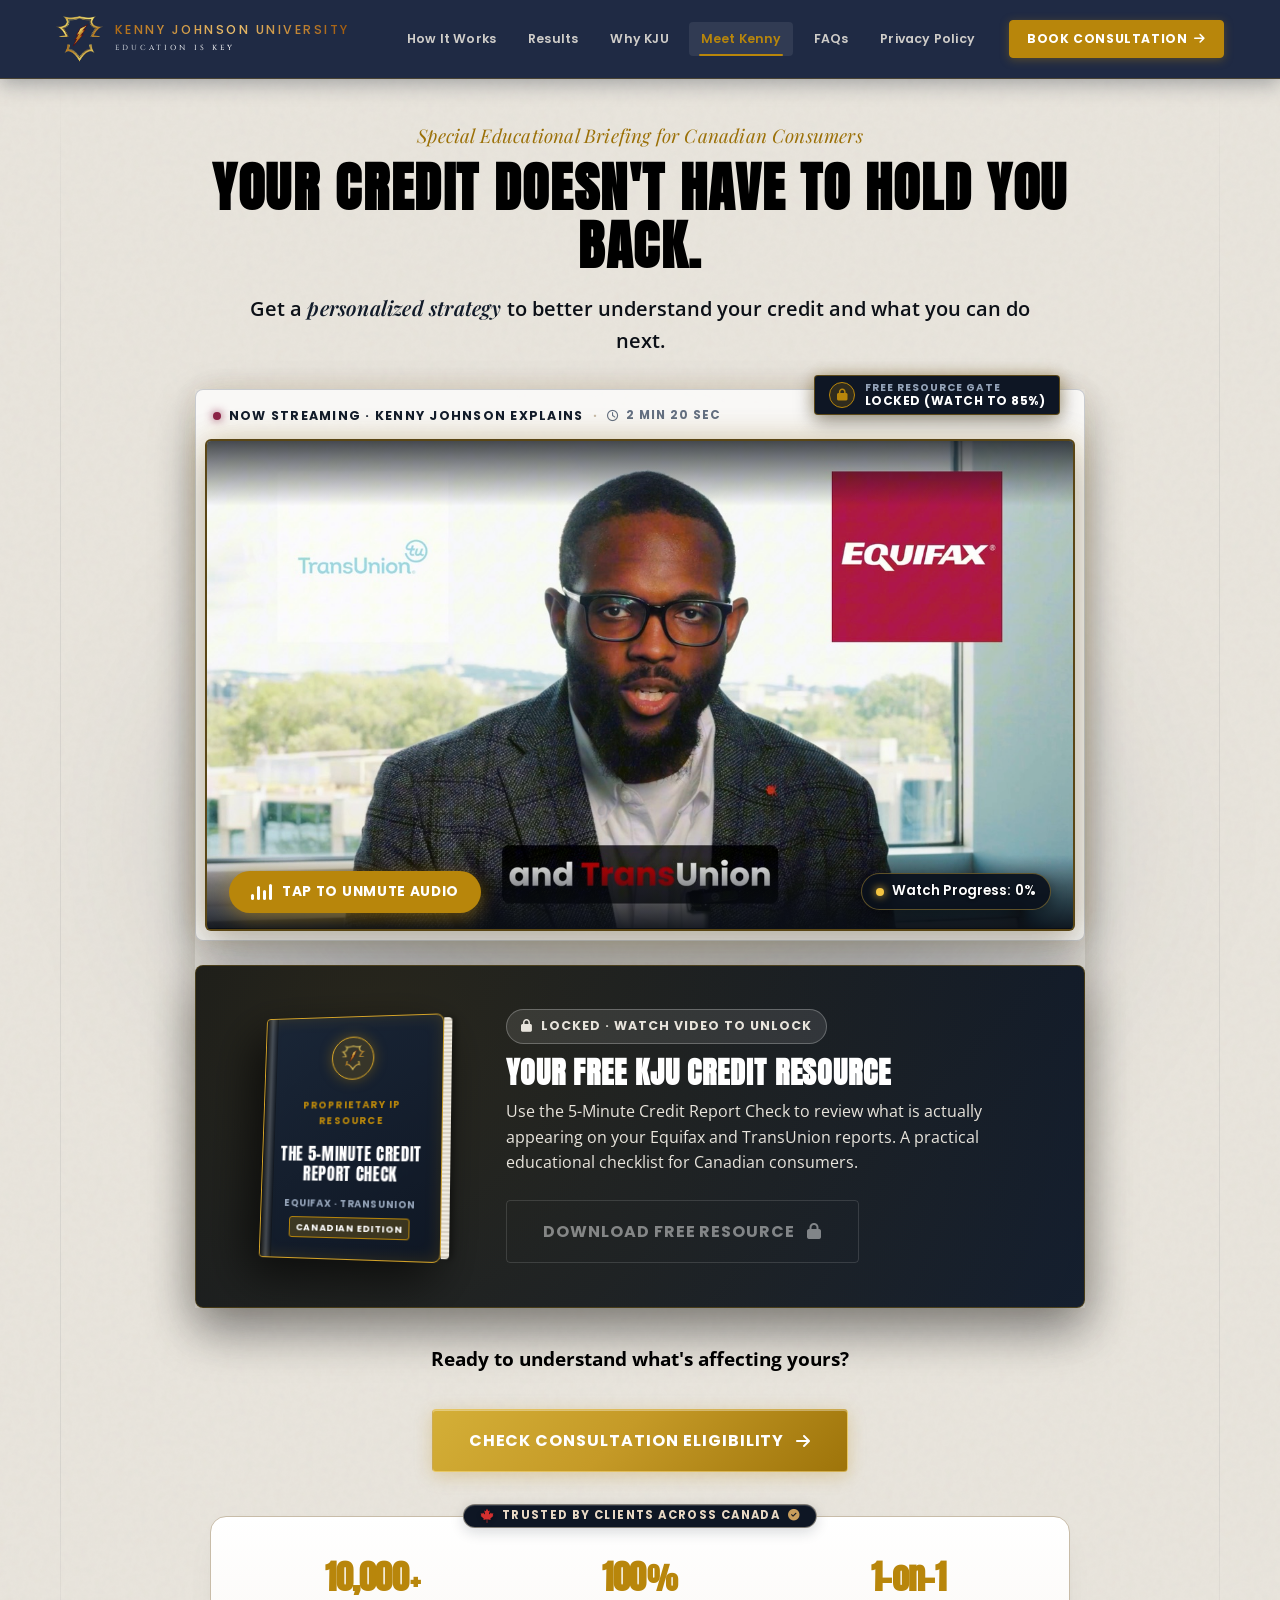
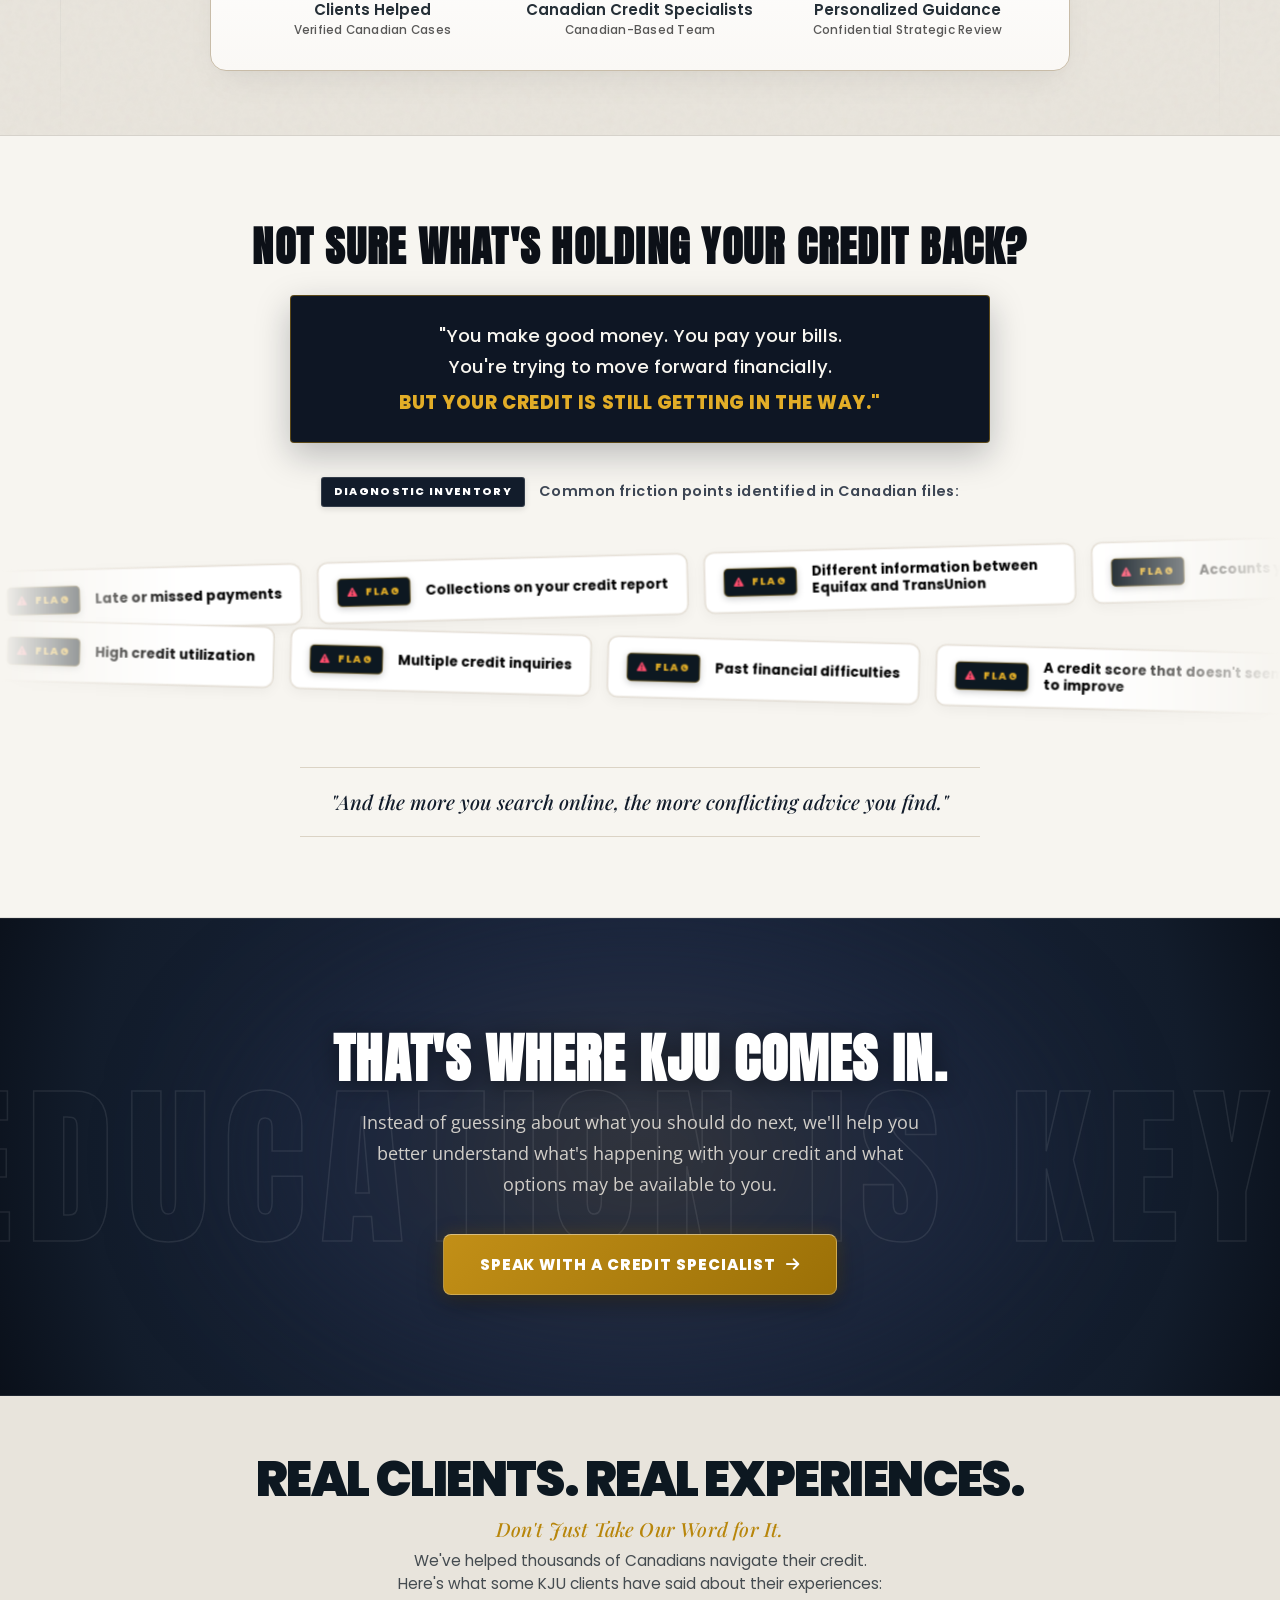
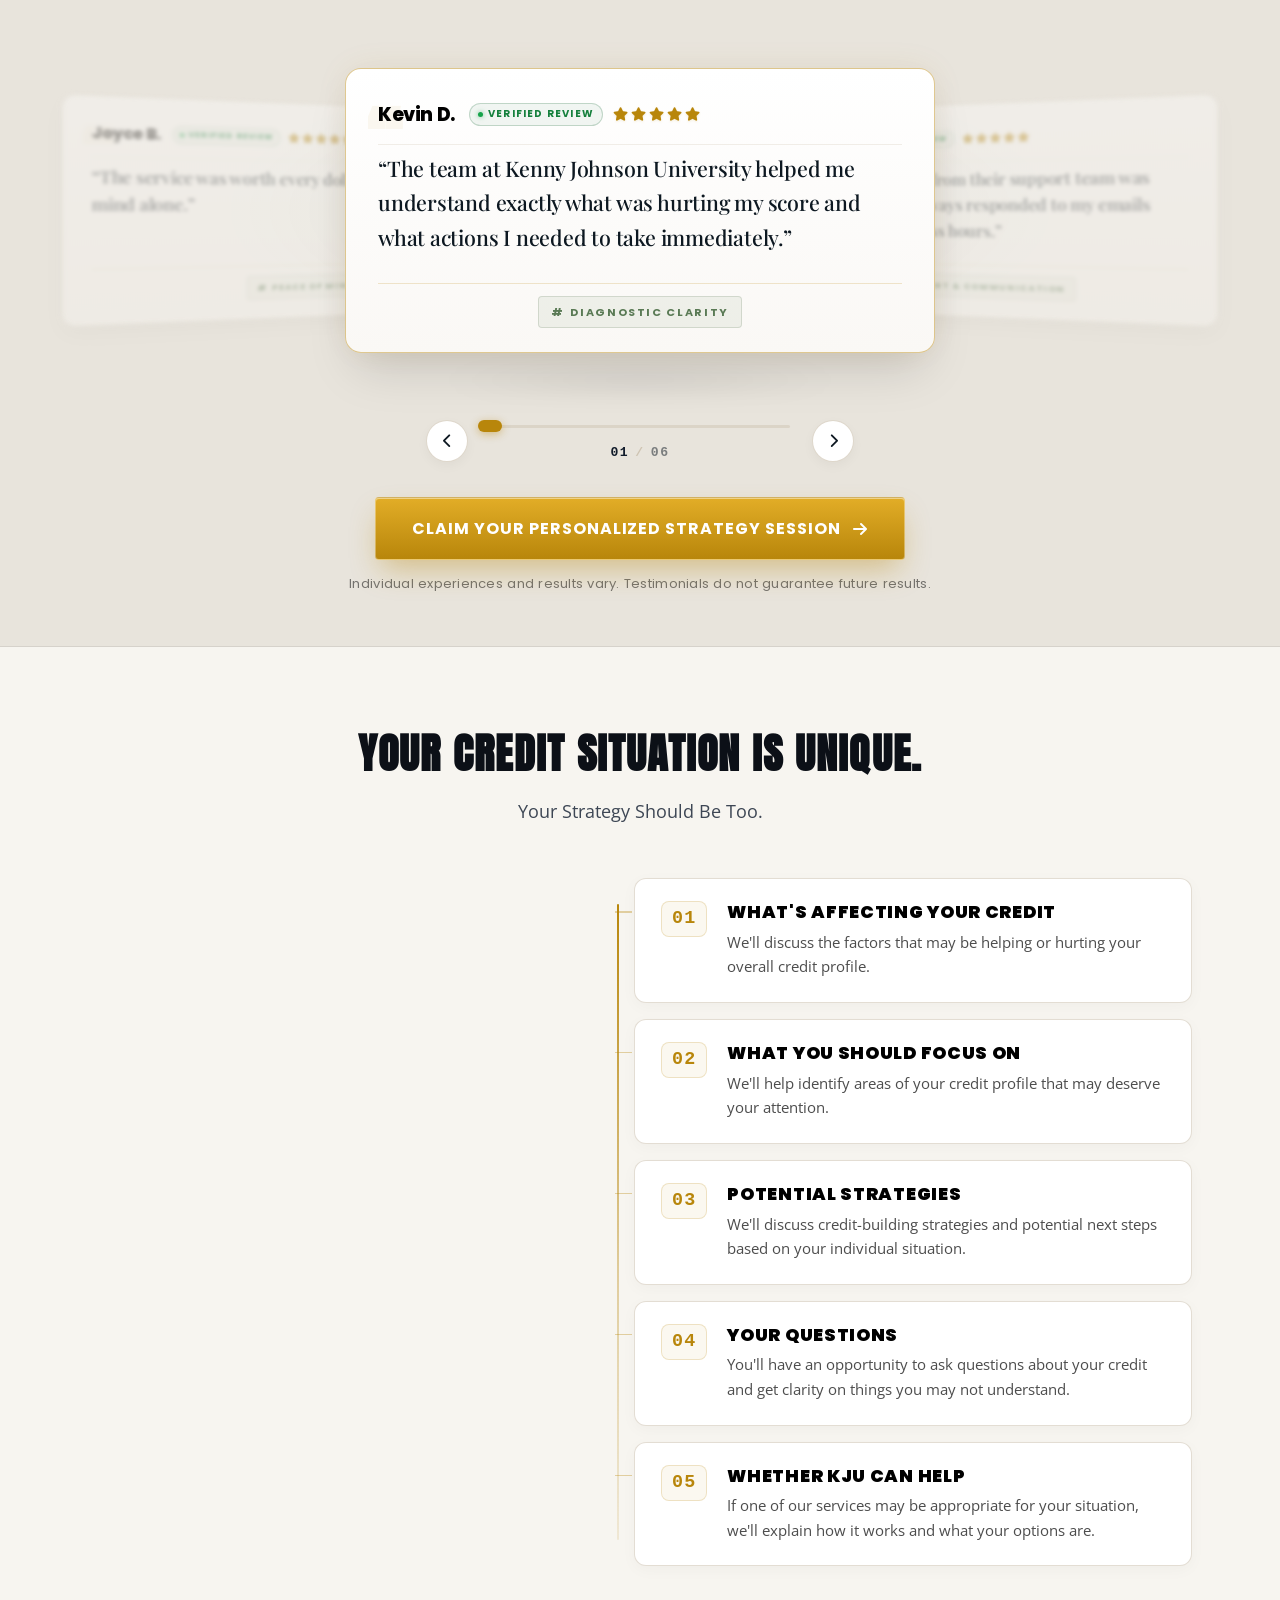
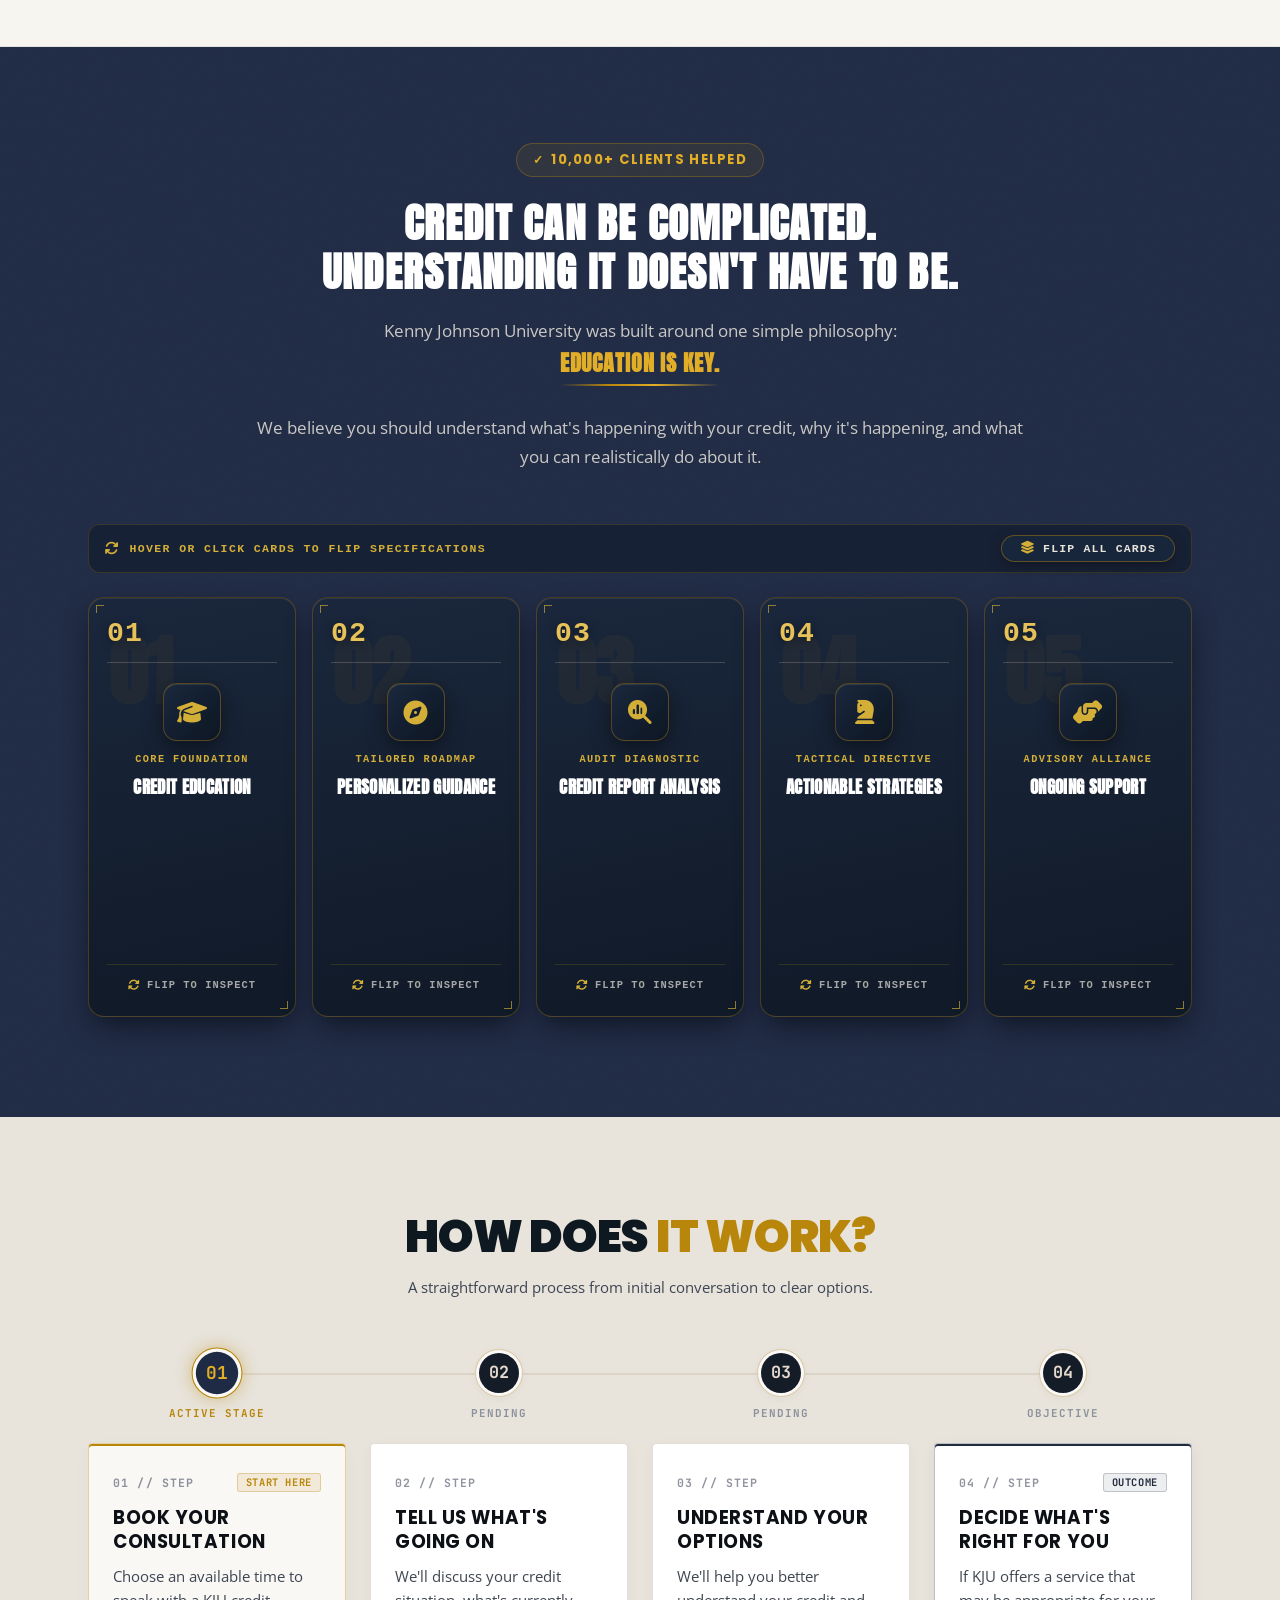
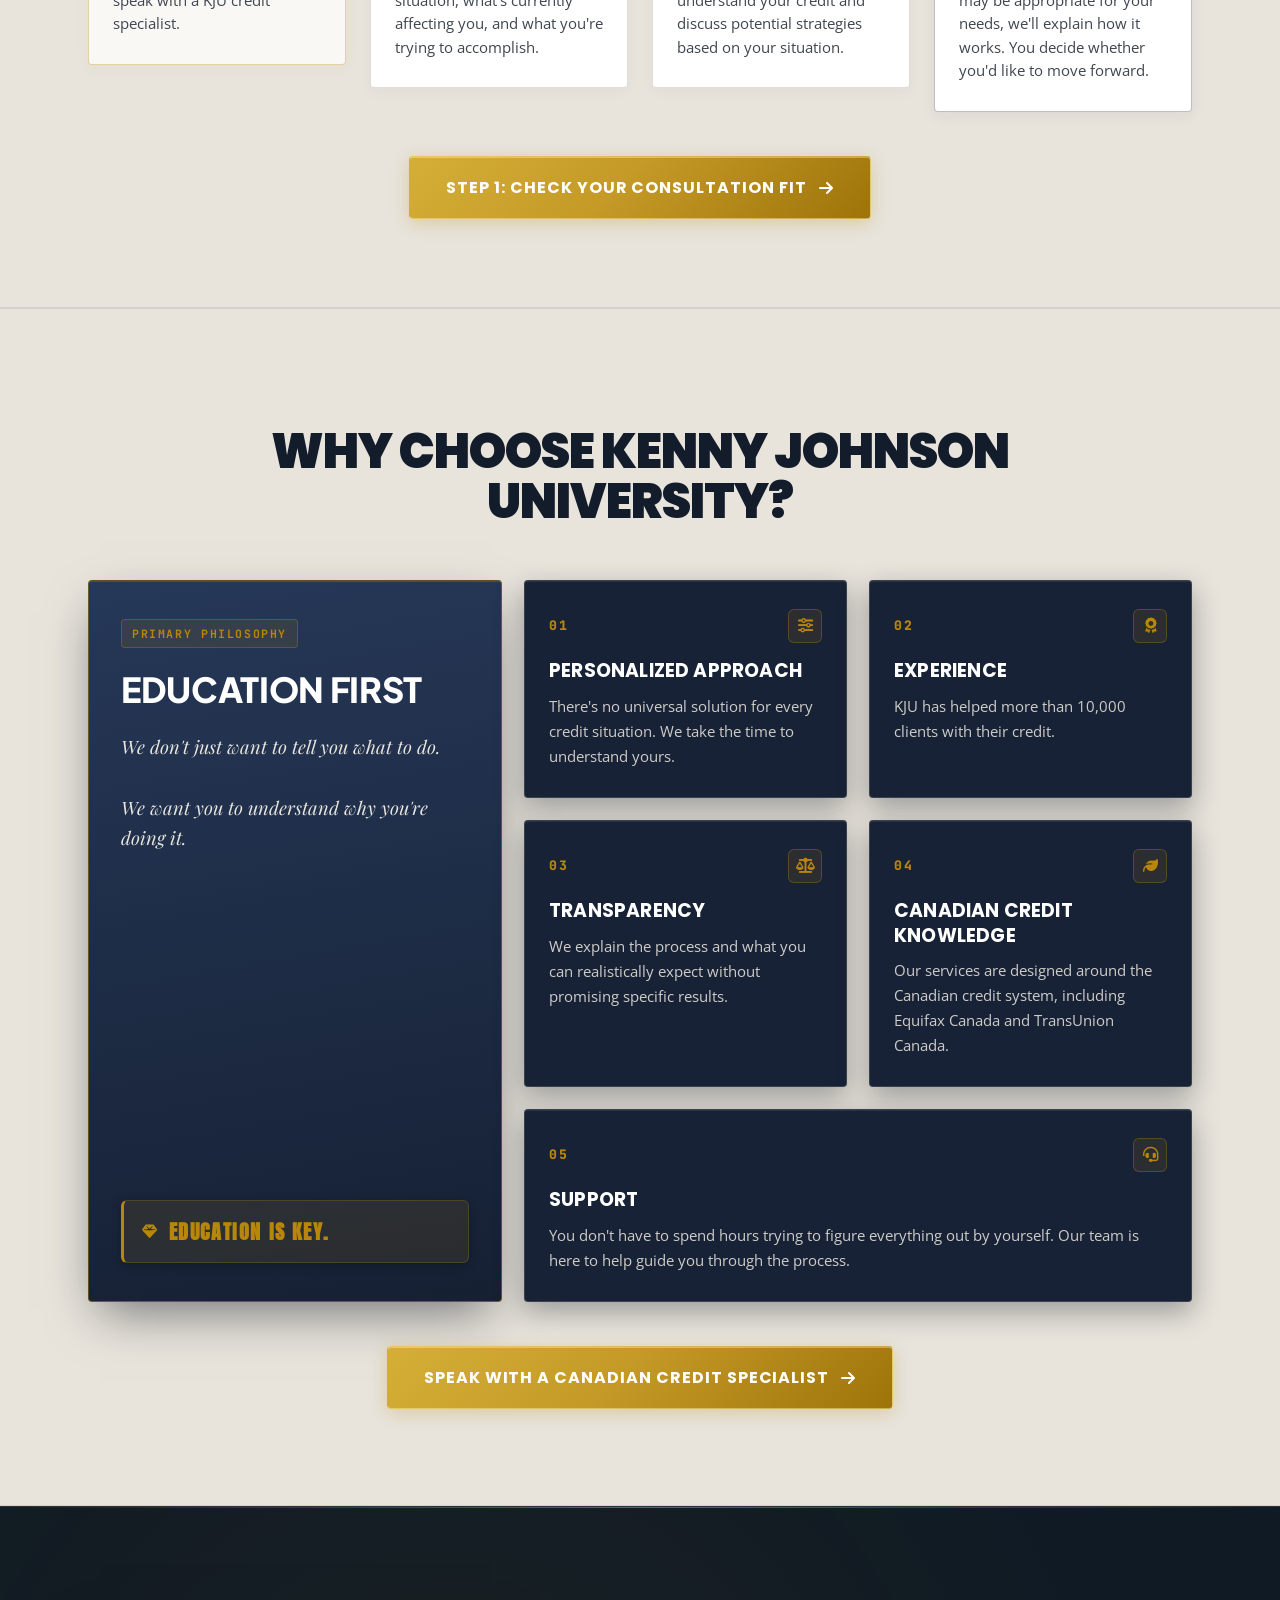
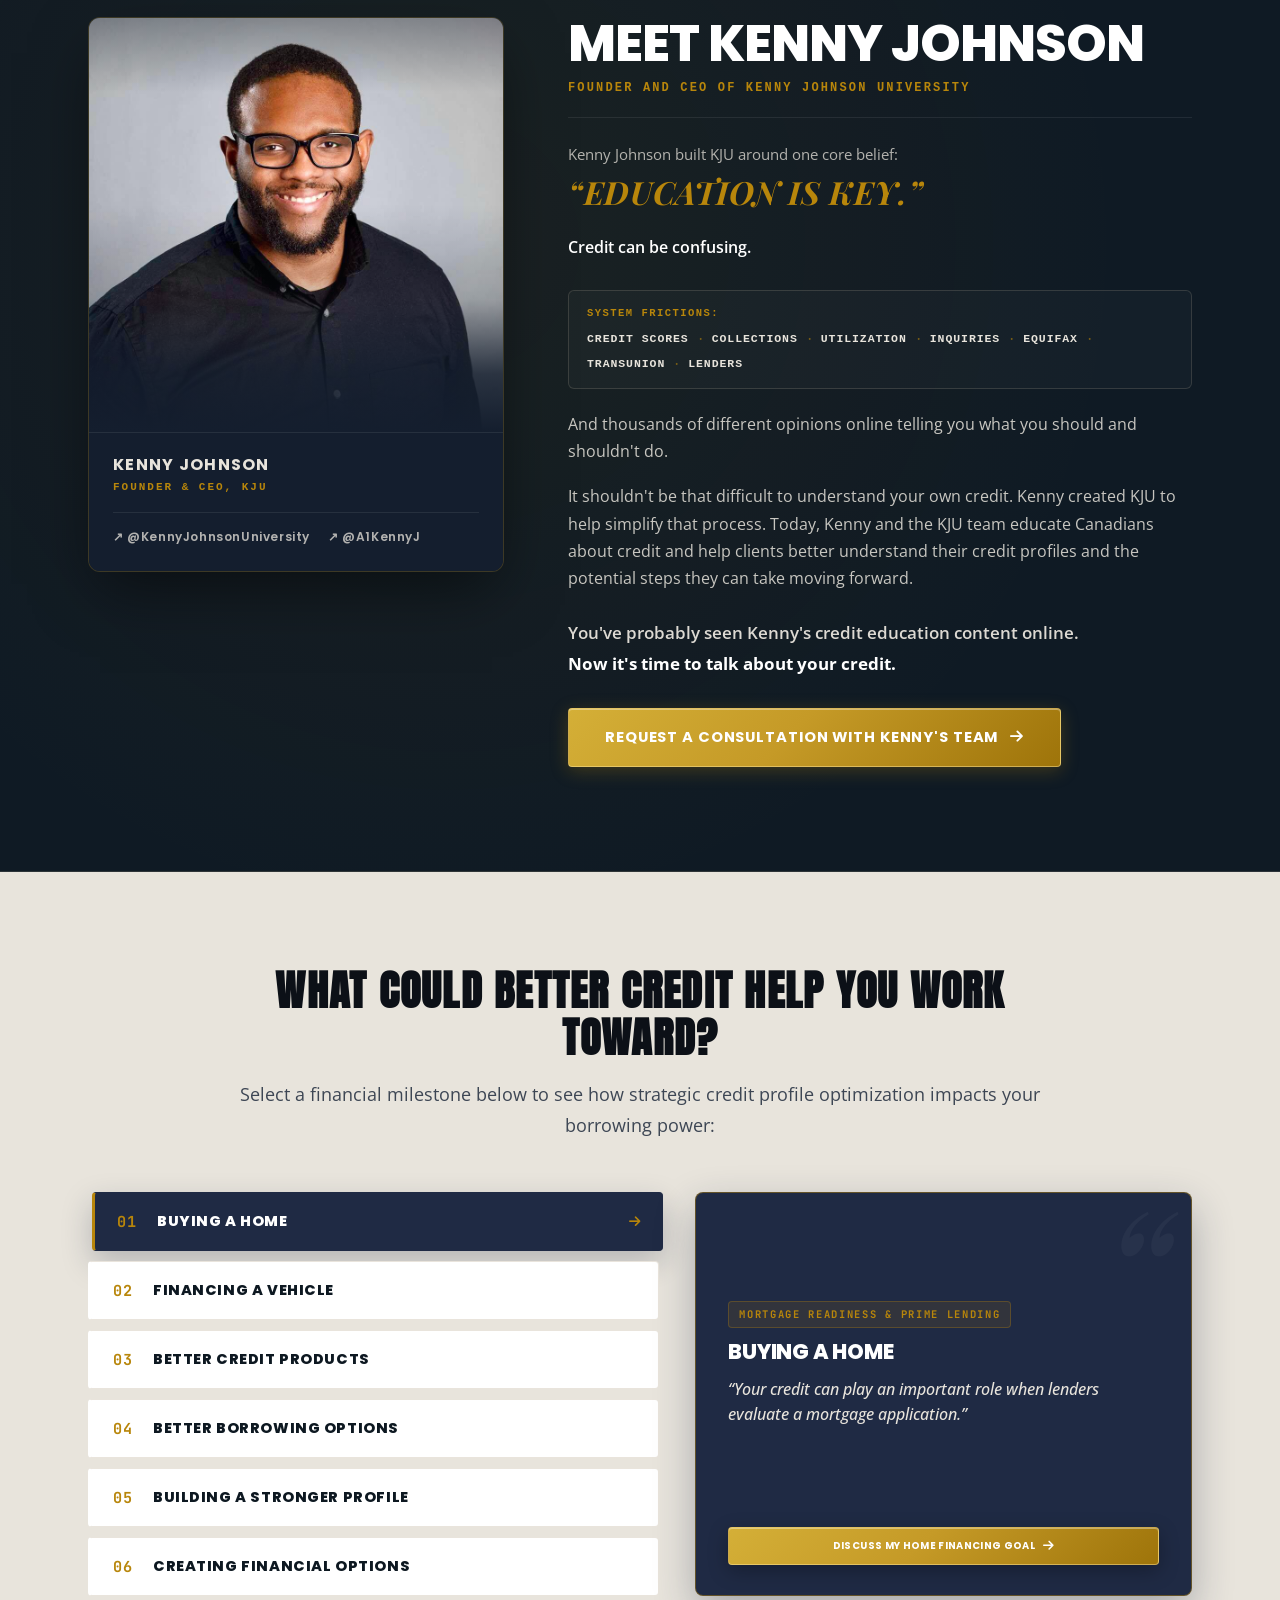
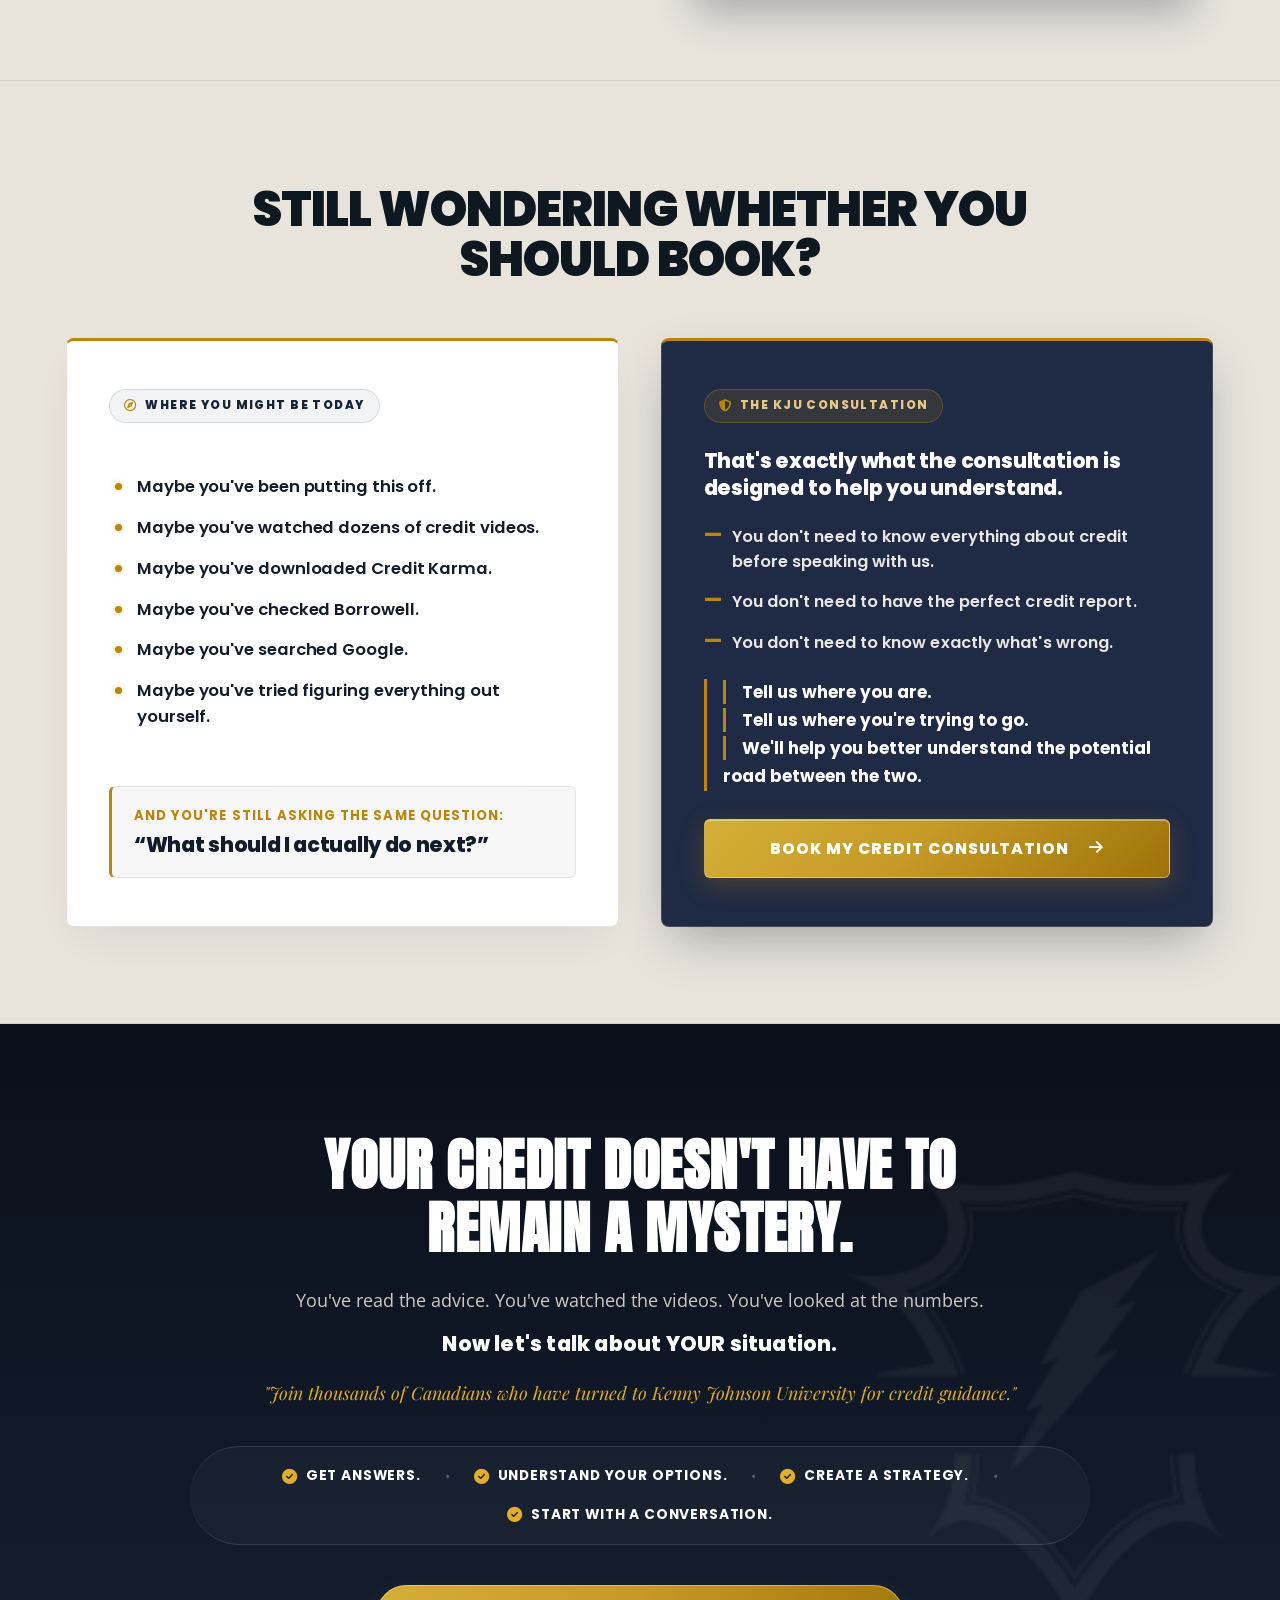
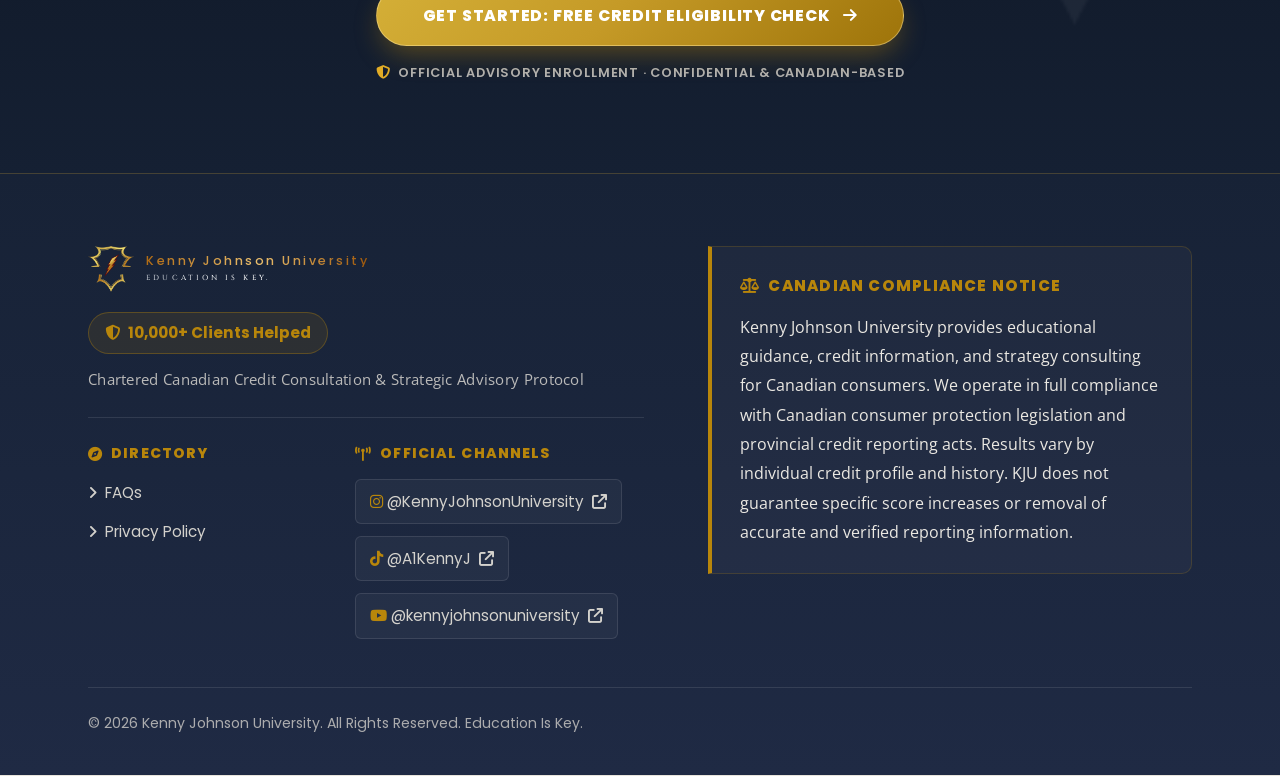
==== commit 2bcf6cb3: "Add dedicated close button to is-calendly-active and header close button to step_calendly" ====
--- a/index.html
+++ b/index.html
@@ -2095,11 +2095,17 @@
 
       <!-- Embedded Calendly Step -->
       <div class="kju-step-container" id="step_calendly">
-        <div class="kju-result-box" style="margin-bottom: 16px;">
-          <h3 class="kju-result-title" id="kjuCalendlyTitle">Choose Your Free Consultation Time</h3>
-          <p id="kjuCalendlySubtitle" style="font-size: 0.94rem; color: var(--text-dark-secondary);">
-            Select an available time slot below to complete your booking.
-          </p>
+        <div class="kju-calendly-header-bar">
+          <div class="kju-calendly-title-wrap">
+            <h3 class="kju-result-title" id="kjuCalendlyTitle">Select Your Strategy Call Time</h3>
+            <p id="kjuCalendlySubtitle" style="font-size: 0.84rem; color: var(--text-dark-secondary); margin-top: 4px;">
+              Choose an available date and time slot below to complete your booking.
+            </p>
+          </div>
+          <button type="button" class="kju-calendly-close-btn" data-close-modal aria-label="Close Scheduling Modal">
+            <i class="fa-solid fa-xmark"></i>
+            <span>Close</span>
+          </button>
         </div>
         <div class="kju-calendly-frame-wrap" id="kjuCalendlyContainer">
           <!-- Dynamically populated iframe -->
--- a/css/style.css
+++ b/css/style.css
@@ -7045,13 +7045,15 @@
   -webkit-backdrop-filter: blur(10px);
   z-index: 9999;
   display: flex;
-  align-items: center;
+  align-items: flex-start;
   justify-content: center;
-  padding: 24px;
+  padding: 24px 16px 36px;
   opacity: 0;
   visibility: hidden;
   transition: opacity var(--transition-normal), visibility var(--transition-normal);
   overflow-y: auto;
+  -webkit-overflow-scrolling: touch;
+  box-sizing: border-box;
 }
 
 .kju-modal-overlay.is-active {
@@ -7066,8 +7068,10 @@
   border: 2px solid var(--kju-authority-navy);
   border-radius: var(--radius-sm);
   box-shadow: 0 25px 60px rgba(0, 0, 0, 0.3);
-  padding: 40px 36px;
+  padding: 36px 32px;
   position: relative;
+  margin: 12px auto;
+  box-sizing: border-box;
   transform: translateY(20px);
   transition: transform var(--transition-normal);
 }
@@ -7078,25 +7082,27 @@
 
 .kju-modal-close {
   position: absolute;
-  top: 20px;
-  right: 20px;
-  background: transparent;
-  border: none;
-  color: var(--text-dark-muted);
-  font-size: 1.4rem;
+  top: 14px;
+  right: 14px;
+  z-index: 1000;
+  background: rgba(18, 28, 43, 0.08);
+  border: 1px solid rgba(18, 28, 43, 0.14);
+  color: var(--kju-authority-navy-dark, #121C2B);
+  font-size: 1.25rem;
   cursor: pointer;
-  width: 36px;
-  height: 36px;
+  width: 38px;
+  height: 38px;
   display: flex;
   align-items: center;
   justify-content: center;
   border-radius: 50%;
-  transition: color var(--transition-fast), background var(--transition-fast);
+  transition: all var(--transition-fast);
 }
 
 .kju-modal-close:hover {
-  color: var(--text-dark-primary);
-  background: rgba(0, 0, 0, 0.05);
+  color: #000000;
+  background: rgba(18, 28, 43, 0.18);
+  transform: scale(1.08);
 }
 
 /* Progress */
@@ -7471,19 +7477,149 @@
 
 /* Calendly Modal Integration */
 .kju-modal-card.is-calendly-active {
-  max-width: 960px;
-  padding: 32px 30px 36px;
+  max-width: 920px;
+  padding: 20px 24px 20px;
+  margin: 8px auto 20px;
   transition: max-width var(--transition-normal), padding var(--transition-normal);
+}
+
+.kju-modal-card.is-calendly-active .kju-modal-close {
+  top: 14px;
+  right: 14px;
+  width: 38px;
+  height: 38px;
+  background: var(--kju-authority-navy, #121C2B);
+  color: #FFFFFF;
+  border: 1.5px solid var(--kju-gold, #B8860B);
+  box-shadow: 0 4px 14px rgba(0, 0, 0, 0.25);
+  font-size: 1.25rem;
+  z-index: 1000;
+  display: flex !important;
+  align-items: center;
+  justify-content: center;
+  cursor: pointer;
+}
+
+.kju-modal-card.is-calendly-active .kju-modal-close:hover {
+  background: var(--kju-gold, #B8860B);
+  color: #121C2B;
+  transform: scale(1.1);
+}
+
+.kju-calendly-header-bar {
+  display: flex;
+  align-items: flex-start;
+  justify-content: space-between;
+  gap: 16px;
+  margin-bottom: 10px;
+  padding-right: 48px;
+}
+
+.kju-calendly-title-wrap {
+  flex: 1;
+}
+
+.kju-calendly-close-btn {
+  display: inline-flex;
+  align-items: center;
+  gap: 6px;
+  padding: 6px 12px;
+  background: rgba(18, 28, 43, 0.07);
+  border: 1px solid rgba(18, 28, 43, 0.16);
+  border-radius: var(--radius-xs, 4px);
+  color: var(--kju-authority-navy-dark, #121C2B);
+  font-family: var(--font-ui), sans-serif;
+  font-size: 0.80rem;
+  font-weight: 700;
+  cursor: pointer;
+  transition: all 0.2s ease;
+  flex-shrink: 0;
+}
+
+.kju-calendly-close-btn:hover {
+  background: var(--kju-authority-navy, #121C2B);
+  color: #FFFFFF;
+  border-color: var(--kju-authority-navy, #121C2B);
+}
+
+#step_calendly .kju-result-box {
+  margin-bottom: 8px !important;
+  text-align: left;
+}
+
+#step_calendly .kju-result-title {
+  font-size: 1.15rem !important;
+  margin-bottom: 2px !important;
+  letter-spacing: 0.02em;
+}
+
+#step_calendly #kjuCalendlySubtitle {
+  font-size: 0.82rem !important;
+  color: var(--text-dark-secondary);
+  margin-bottom: 8px !important;
+}
+
+.kju-teammate-status-bar {
+  display: flex;
+  align-items: center;
+  justify-content: space-between;
+  background: rgba(18, 28, 43, 0.04);
+  border: 1px solid rgba(18, 28, 43, 0.12);
+  border-left: 3.5px solid var(--kju-gold, #B8860B);
+  border-radius: 6px;
+  padding: 8px 12px;
+  margin-bottom: 10px;
+  font-family: var(--font-ui), sans-serif;
+  font-size: 0.82rem;
+  color: var(--kju-authority-navy-dark, #121C2B);
+  box-sizing: border-box;
+}
+
+.kju-teammate-status-left {
+  display: flex;
+  align-items: center;
+  gap: 8px;
+}
+
+.kju-teammate-status-toggle {
+  background: transparent;
+  border: none;
+  color: var(--kju-gold-dark, #9E740A);
+  font-weight: 700;
+  font-size: 0.76rem;
+  cursor: pointer;
+  display: inline-flex;
+  align-items: center;
+  gap: 4px;
+  text-decoration: underline;
+  padding: 2px 6px;
+}
+
+.kju-teammate-status-toggle:hover {
+  color: var(--kju-authority-navy-dark, #121C2B);
+}
+
+.kju-teammate-drawer {
+  margin-bottom: 10px;
+  padding: 10px;
+  background: rgba(18, 28, 43, 0.02);
+  border: 1px solid rgba(18, 28, 43, 0.08);
+  border-radius: 6px;
 }
 
 /* Sales Teammates Selector (Bureau Access Routing) */
 .kju-teammate-selector-wrap {
+  margin-top: 18px;
   margin-bottom: 20px;
   background: rgba(18, 28, 43, 0.03);
   border: 1px solid rgba(18, 28, 43, 0.1);
   border-left: 3.5px solid var(--kju-gold, #B8860B);
   border-radius: 8px;
-  padding: 16px 18px;
+  padding: 14px 16px;
+  width: 100%;
+  max-width: 100%;
+  box-sizing: border-box;
+  overflow: hidden;
 }
 
 .kju-teammate-selector-header {
@@ -7496,19 +7632,22 @@
   color: var(--kju-authority-navy-dark, #121C2B);
   margin-bottom: 12px;
   letter-spacing: 0.02em;
+  line-height: 1.35;
 }
 
 .kju-teammate-grid {
   display: grid;
-  grid-template-columns: repeat(3, 1fr);
-  gap: 10px;
+  grid-template-columns: repeat(3, minmax(0, 1fr));
+  gap: 8px;
+  width: 100%;
+  box-sizing: border-box;
 }
 
 .kju-teammate-btn {
   display: flex;
   align-items: center;
-  gap: 10px;
-  padding: 10px 14px;
+  gap: 8px;
+  padding: 10px 8px;
   border-radius: 6px;
   border: 1.5px solid rgba(18, 28, 43, 0.14);
   background: #FFFFFF;
@@ -7516,6 +7655,10 @@
   transition: all 0.2s ease;
   font-family: var(--font-ui), sans-serif;
   text-align: left;
+  min-width: 0;
+  width: 100%;
+  box-sizing: border-box;
+  overflow: hidden;
 }
 
 .kju-teammate-btn:hover {
@@ -7531,15 +7674,15 @@
 }
 
 .kju-teammate-avatar-ring {
-  width: 32px;
-  height: 32px;
+  width: 28px;
+  height: 28px;
   border-radius: 50%;
   background: rgba(18, 28, 43, 0.06);
   display: flex;
   align-items: center;
   justify-content: center;
   color: var(--kju-authority-navy, #162533);
-  font-size: 1rem;
+  font-size: 0.85rem;
   flex-shrink: 0;
 }
 
@@ -7552,15 +7695,18 @@
   display: flex;
   flex-direction: column;
   min-width: 0;
+  flex: 1;
+  overflow: hidden;
 }
 
 .kju-teammate-name {
-  font-size: 0.84rem;
+  font-size: 0.78rem;
   font-weight: 700;
   color: var(--kju-authority-navy-dark, #121C2B);
   white-space: nowrap;
   overflow: hidden;
   text-overflow: ellipsis;
+  line-height: 1.25;
 }
 
 .kju-teammate-btn.is-active .kju-teammate-name {
@@ -7568,22 +7714,38 @@
 }
 
 .kju-teammate-call-type {
-  font-size: 0.68rem;
+  font-size: 0.64rem;
   color: #6C7A89;
   white-space: nowrap;
   overflow: hidden;
   text-overflow: ellipsis;
-}
-
-@media (max-width: 768px) {
+  line-height: 1.2;
+}
+
+@media (max-width: 640px) {
   .kju-teammate-grid {
     grid-template-columns: 1fr;
     gap: 8px;
   }
+  .kju-teammate-btn {
+    padding: 10px 12px;
+  }
+  .kju-teammate-avatar-ring {
+    width: 32px;
+    height: 32px;
+    font-size: 0.95rem;
+  }
+  .kju-teammate-name {
+    font-size: 0.84rem;
+  }
+  .kju-teammate-call-type {
+    font-size: 0.70rem;
+  }
 }
 
 .kju-calendly-frame-wrap {
-  min-height: 650px;
+  min-height: 590px;
+  height: 590px;
   width: 100%;
   border-radius: 8px;
   background: #FFFFFF;
@@ -7591,6 +7753,7 @@
   box-shadow: 0 4px 16px rgba(0, 0, 0, 0.05);
   position: relative;
   z-index: 5;
+  overflow: hidden;
   -webkit-overflow-scrolling: touch;
 }
 
@@ -7598,7 +7761,8 @@
 .kju-calendly-frame-wrap .calendly-inline-widget {
   display: block;
   width: 100%;
-  min-height: 650px;
+  height: 590px;
+  min-height: 590px;
   border: none;
   background: #FFFFFF;
   pointer-events: auto !important;
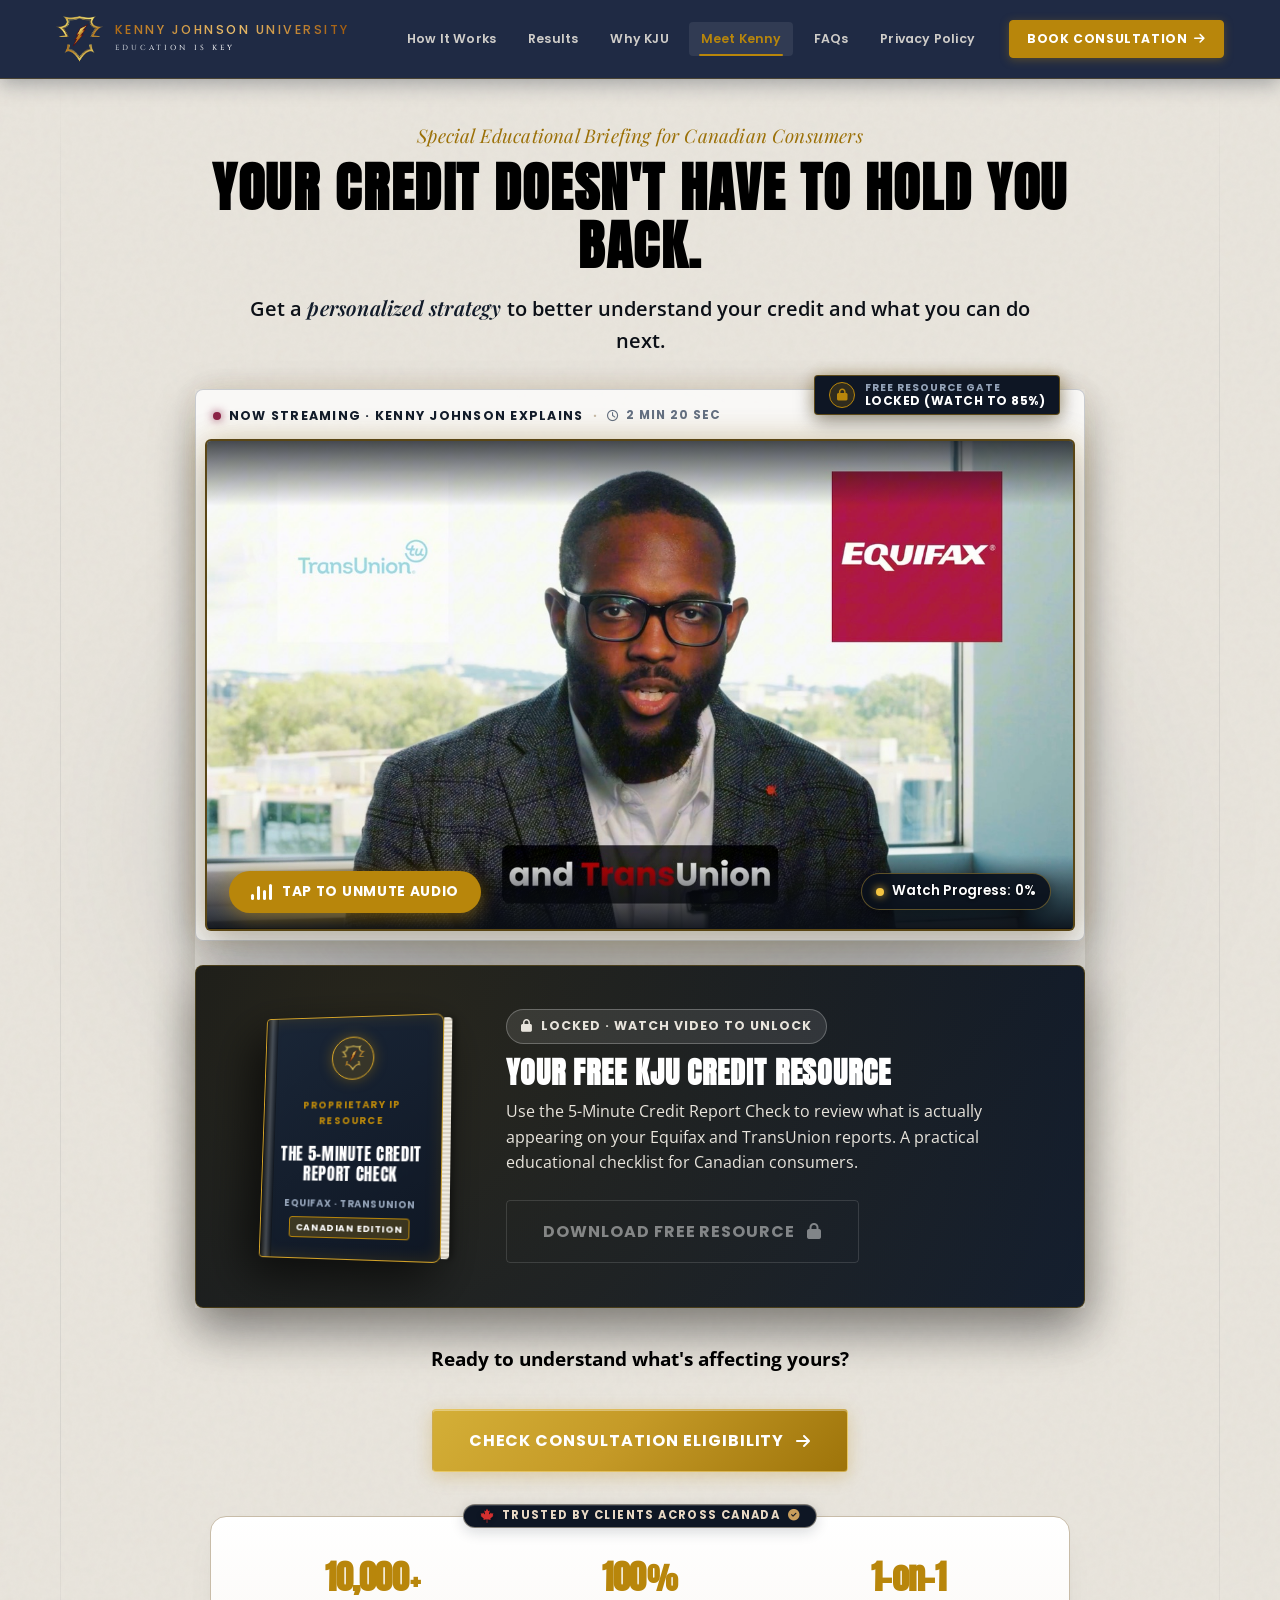
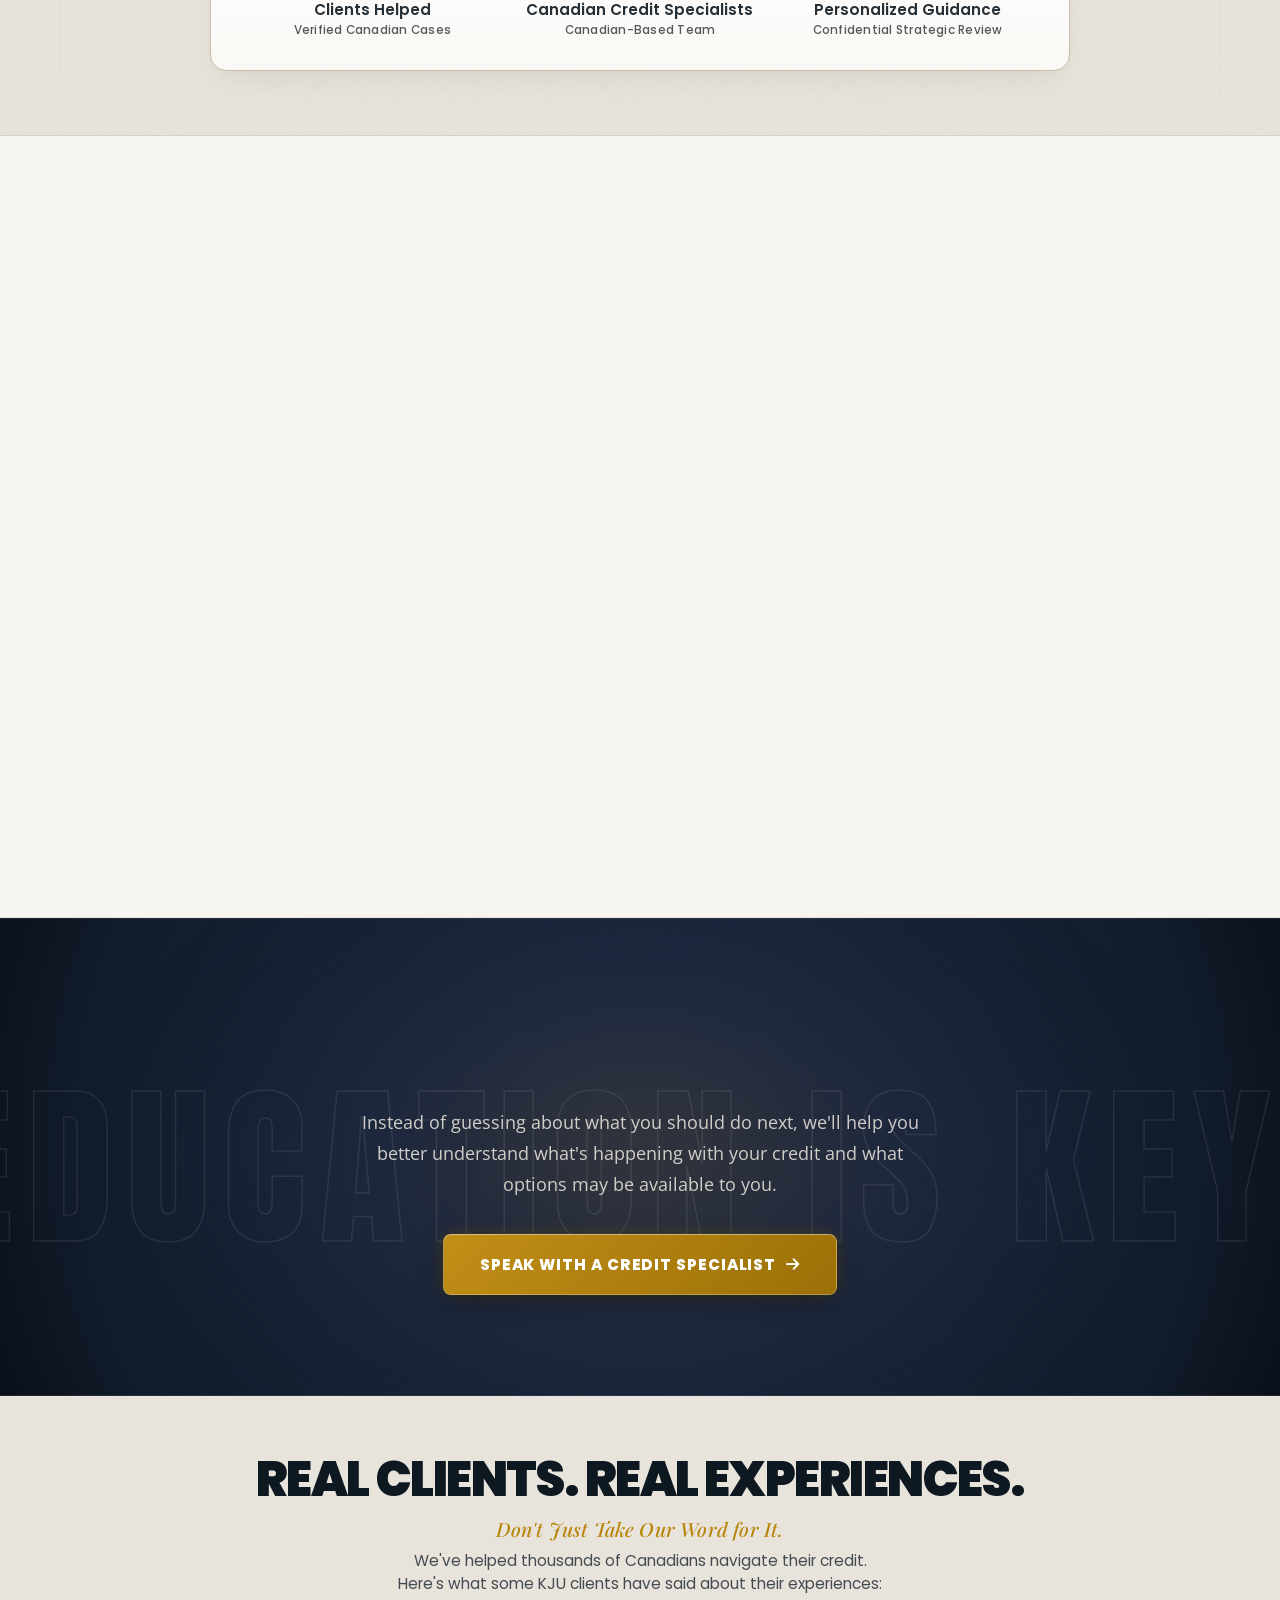
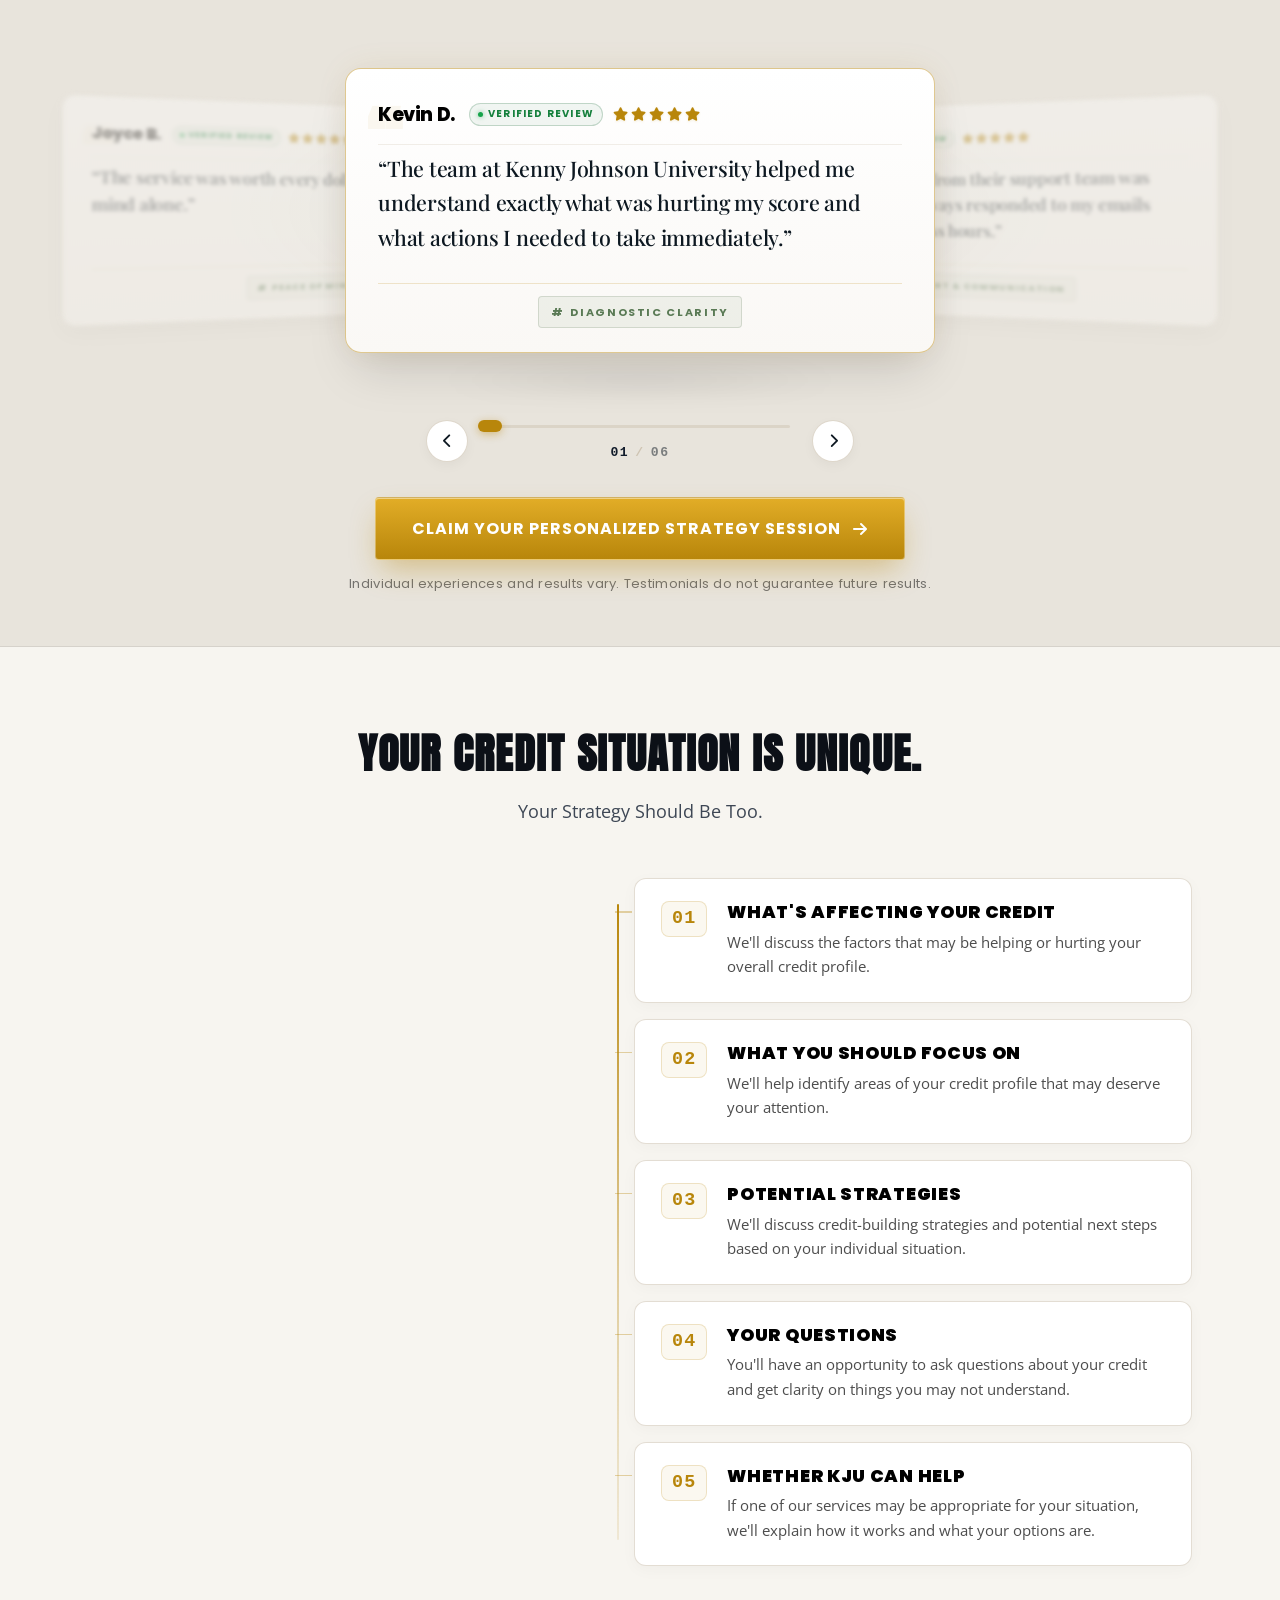
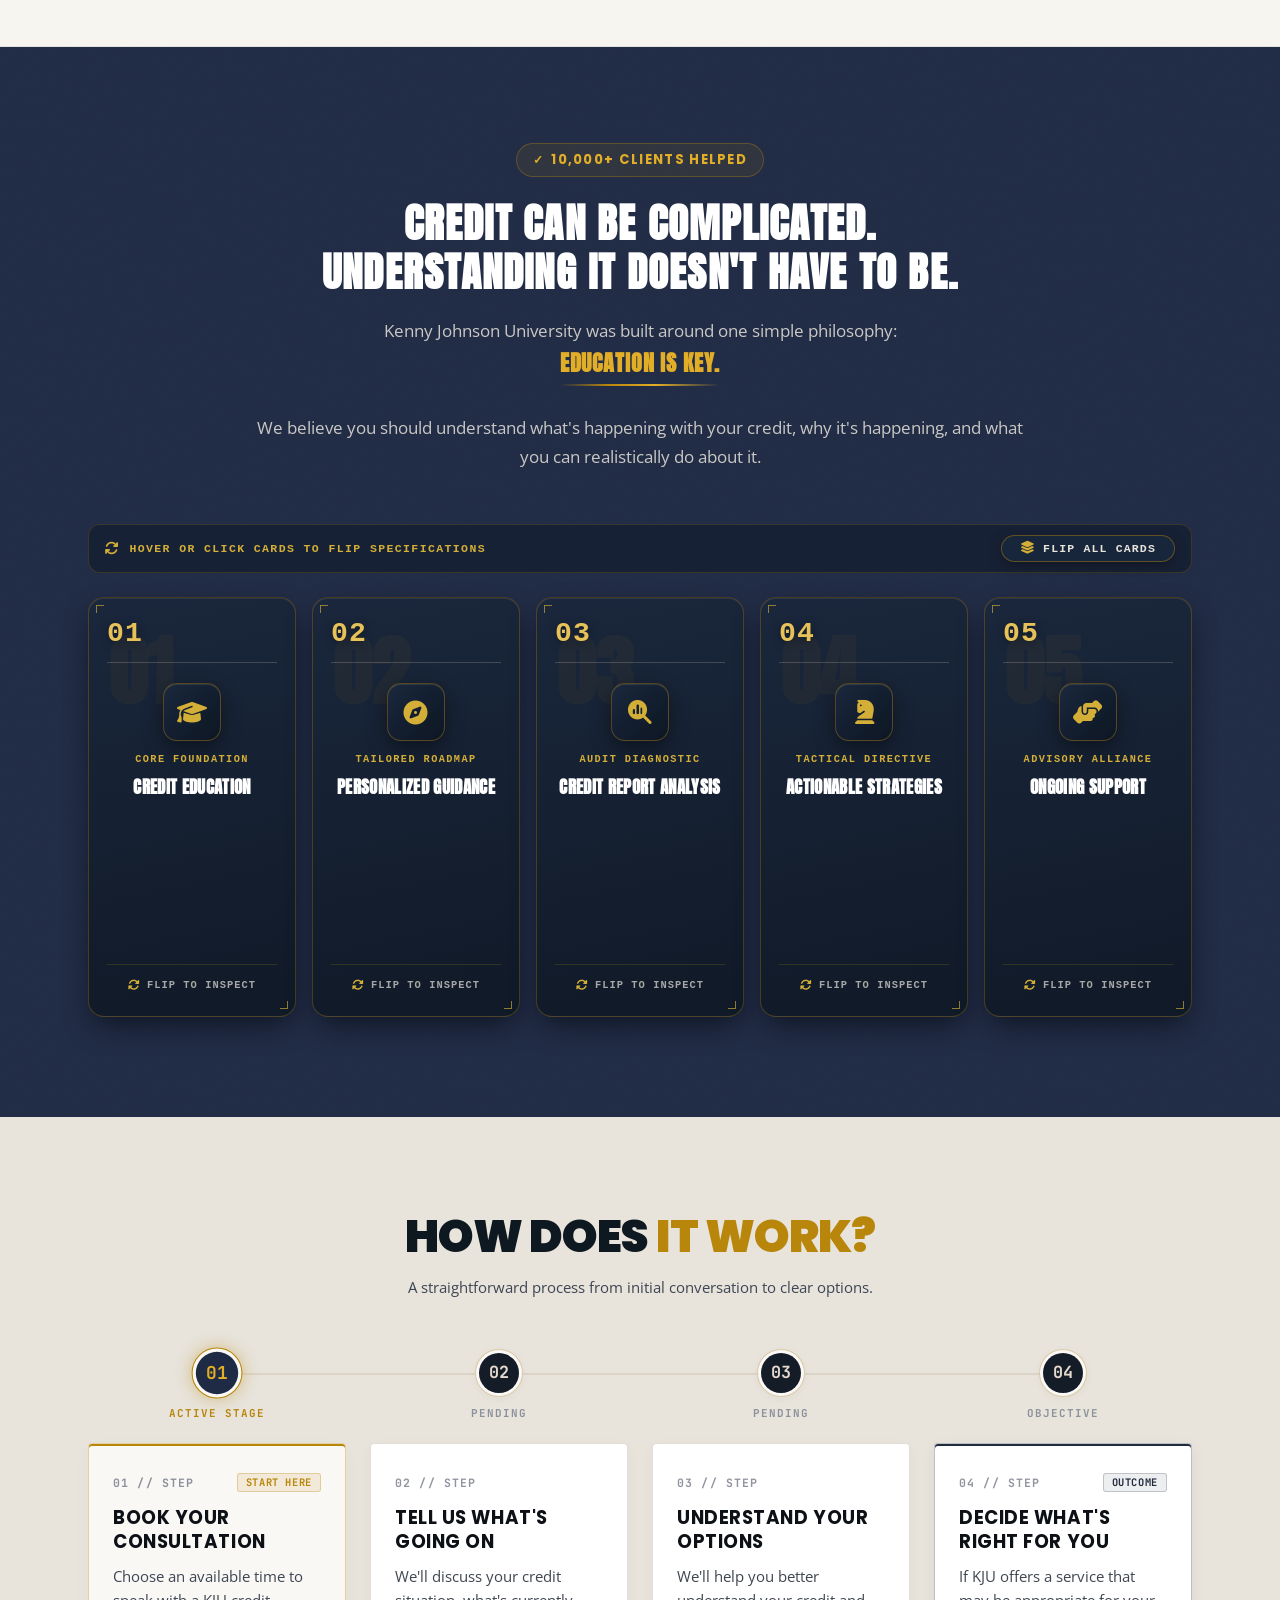
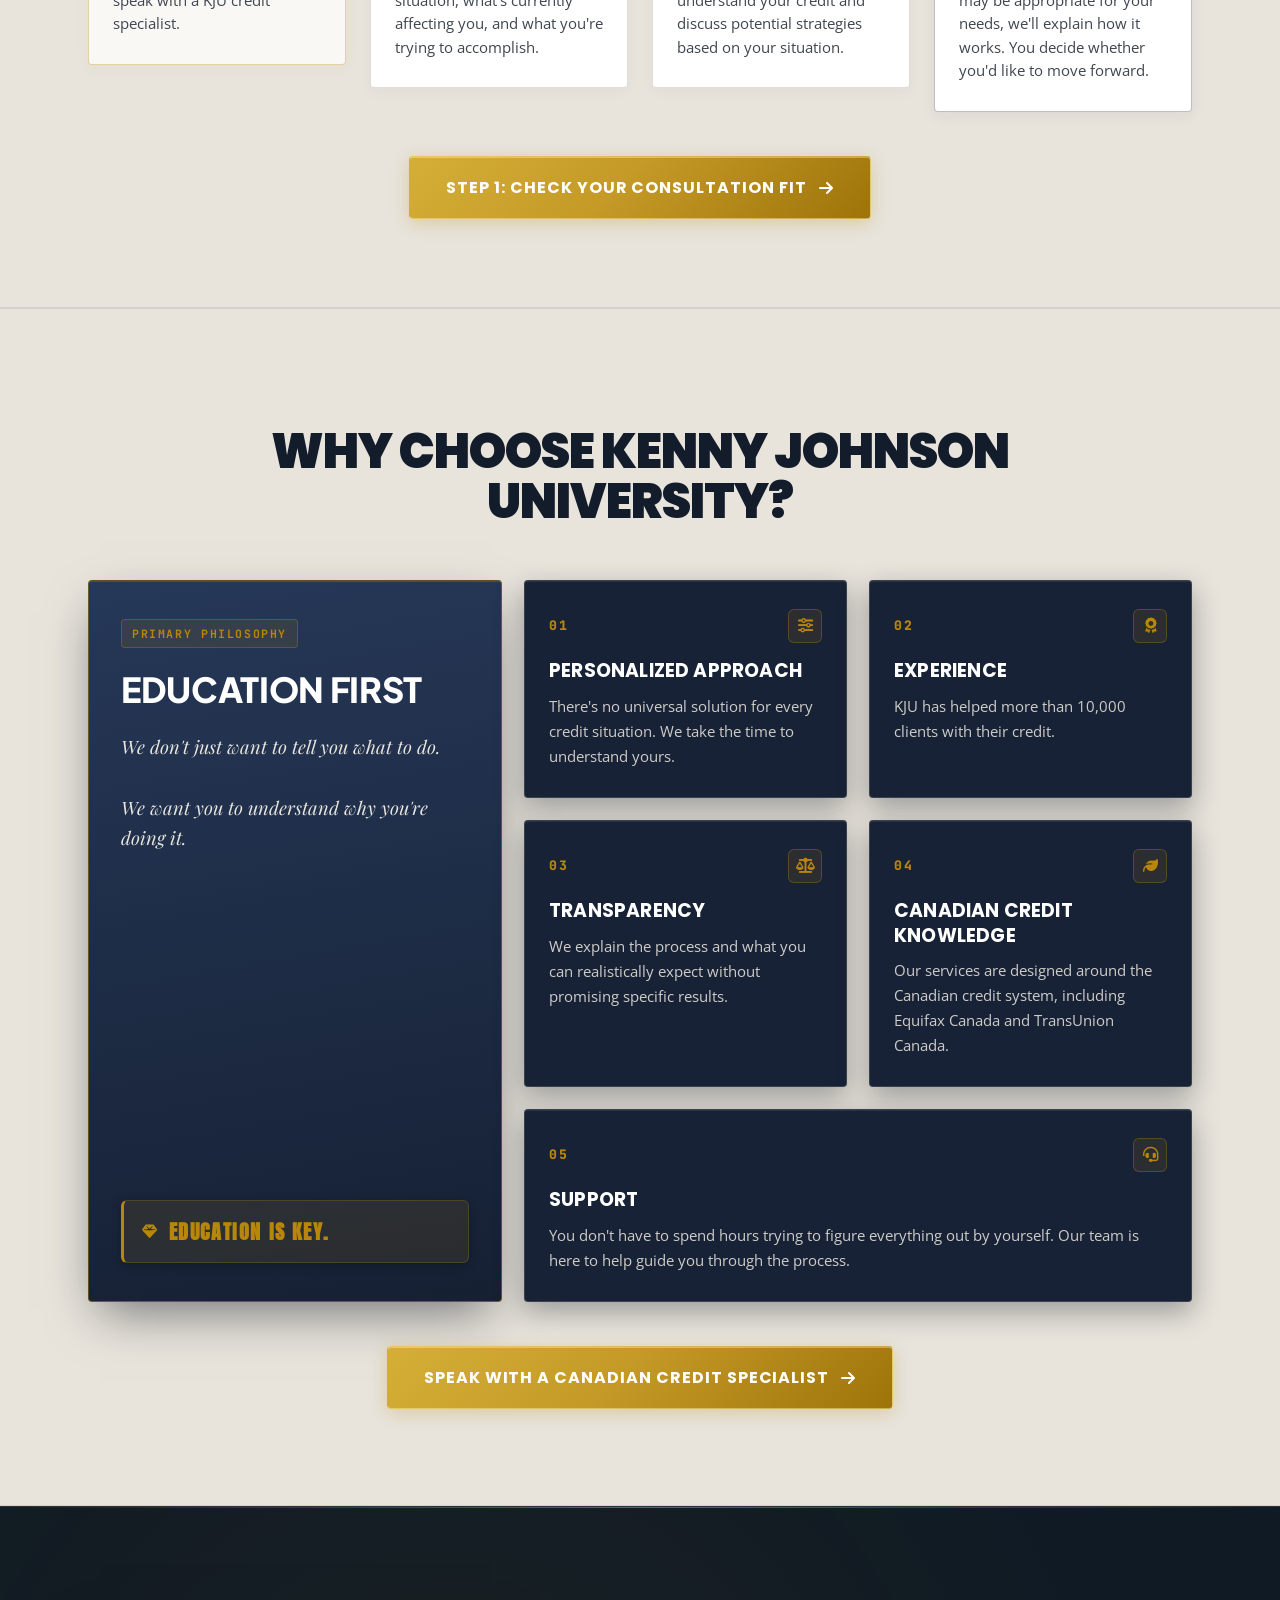
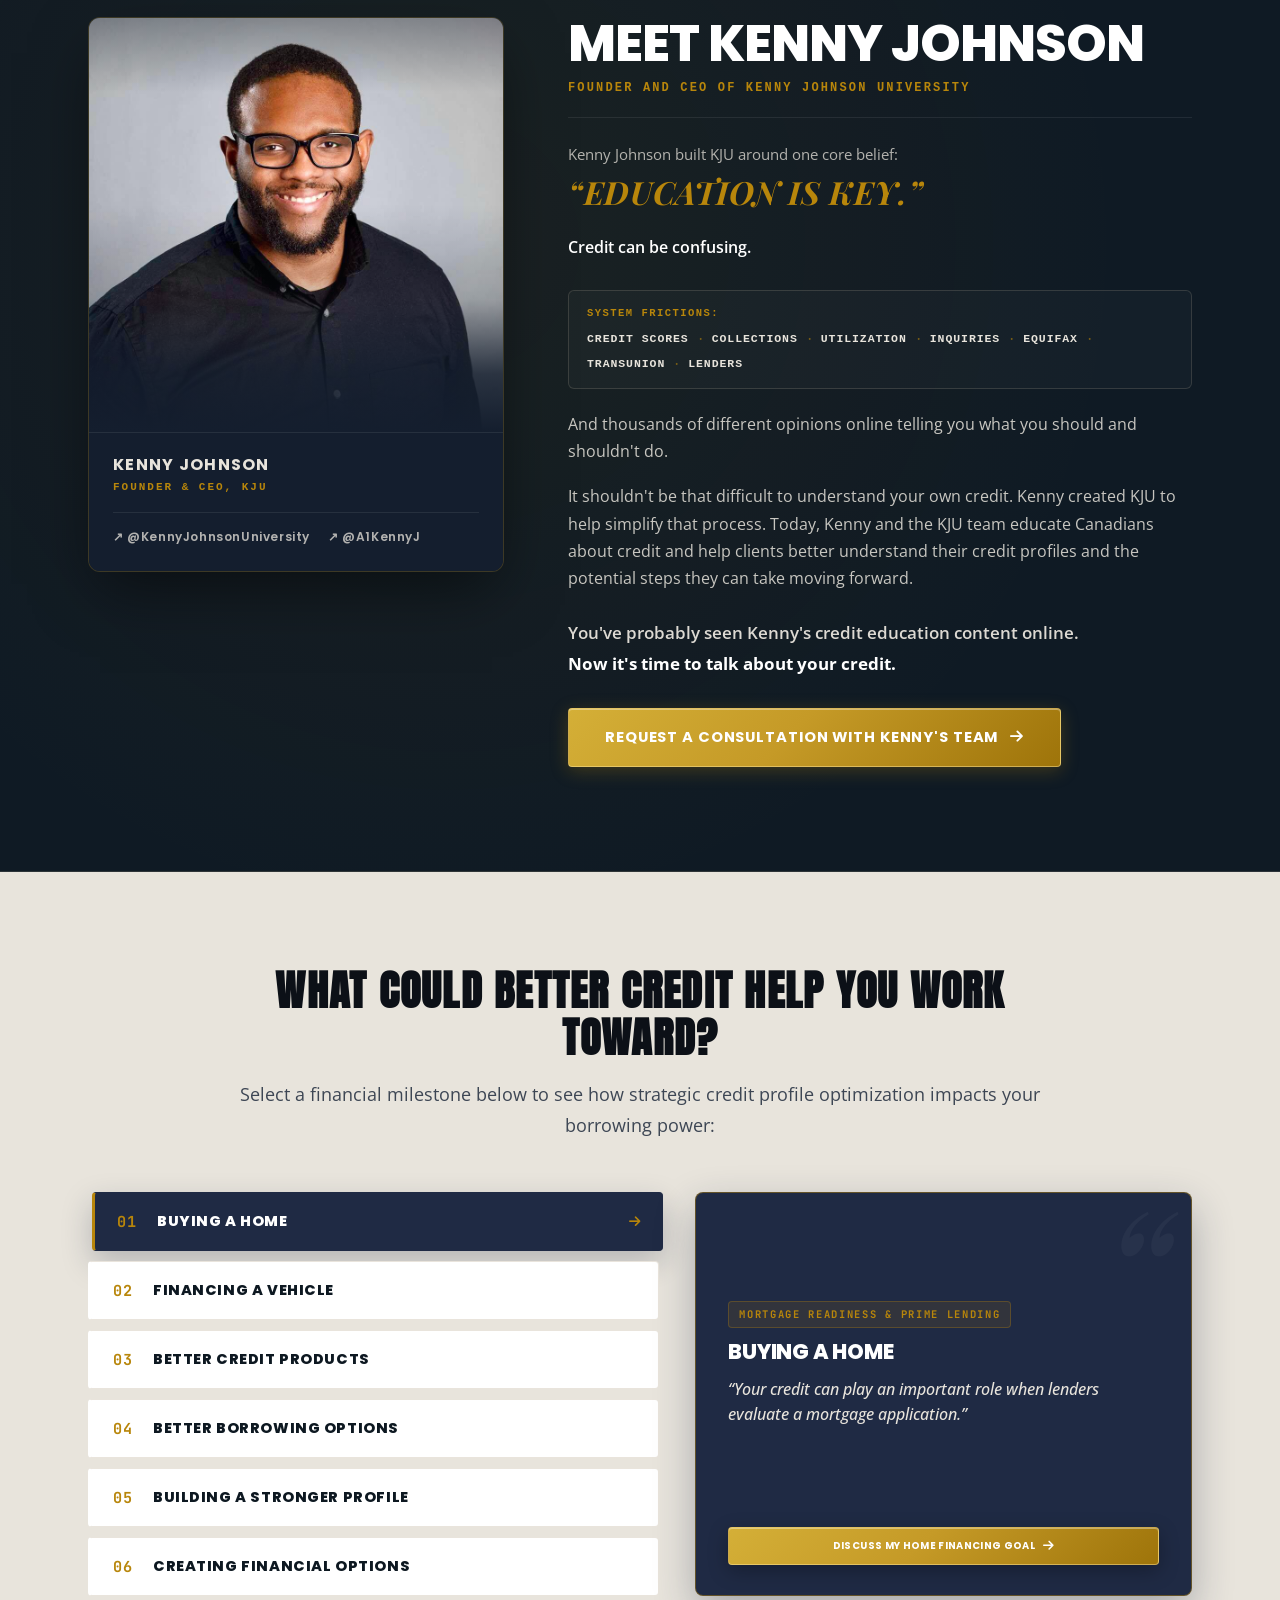
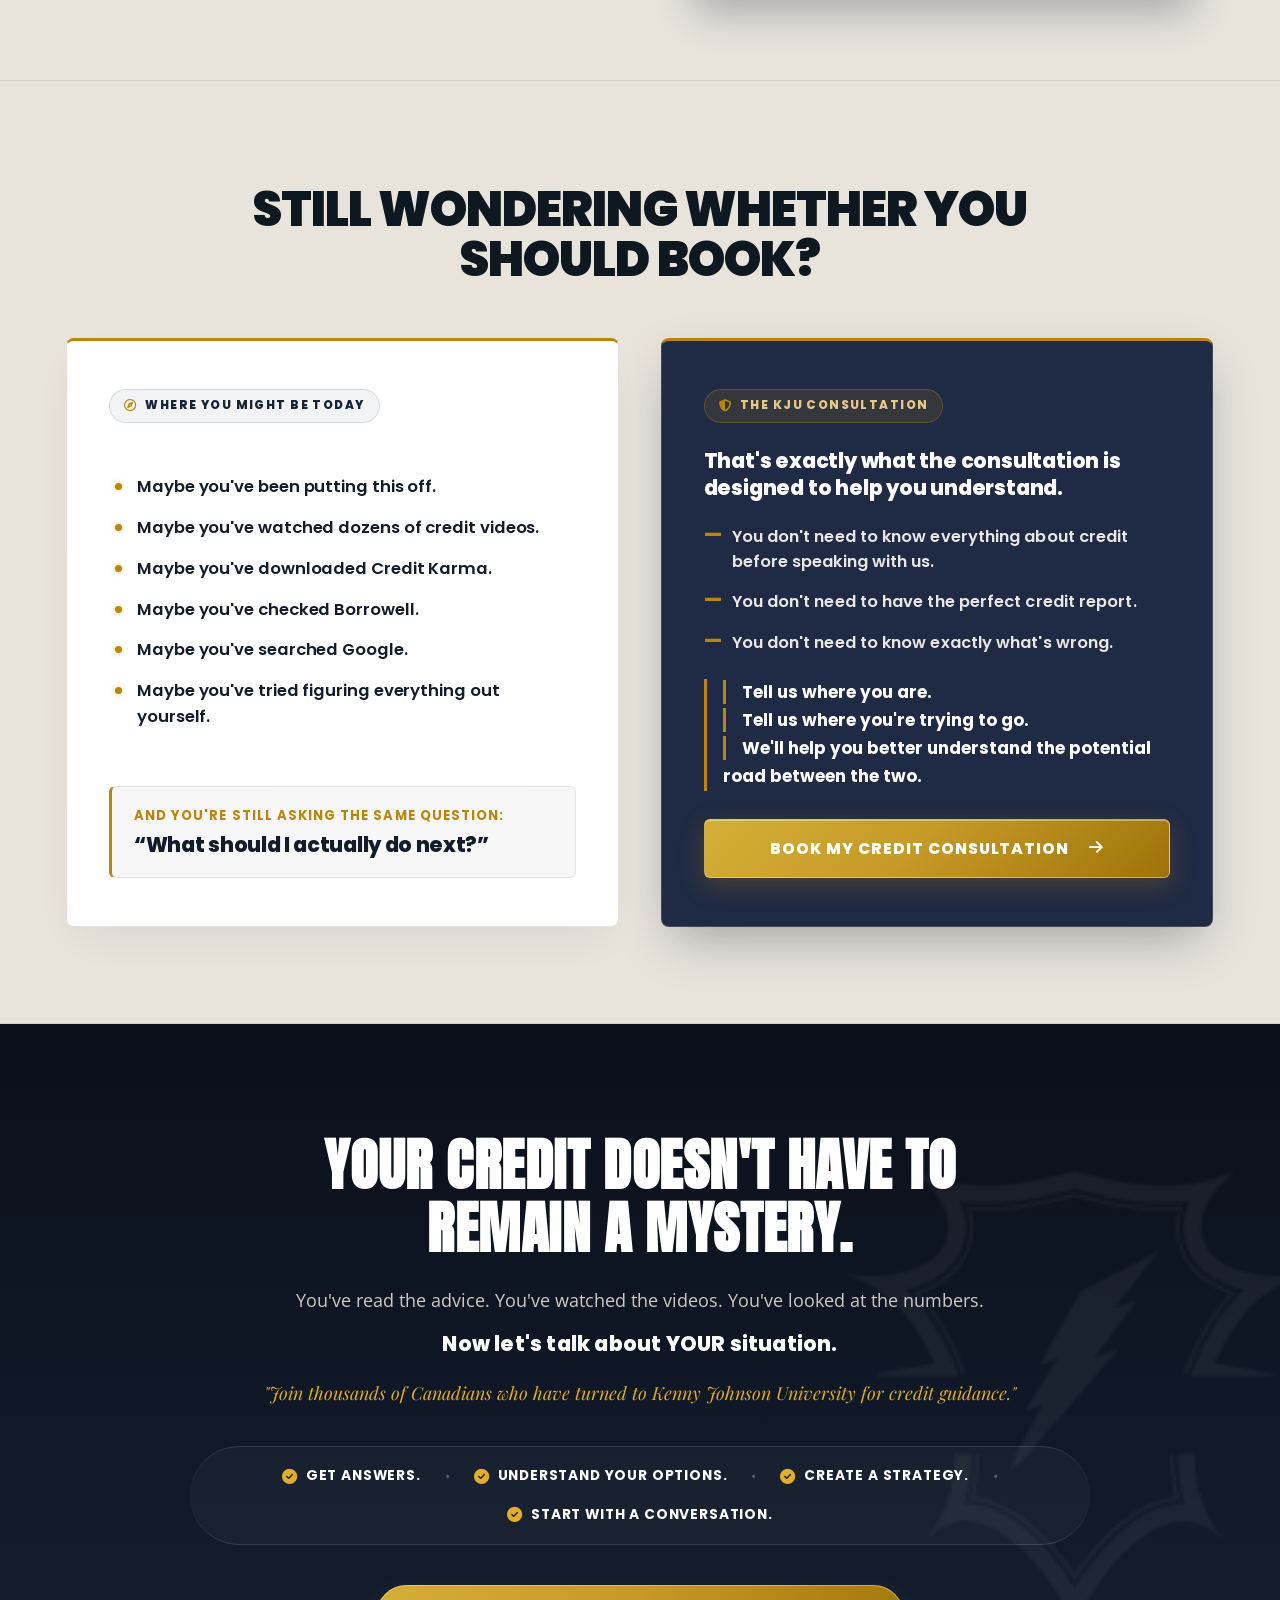
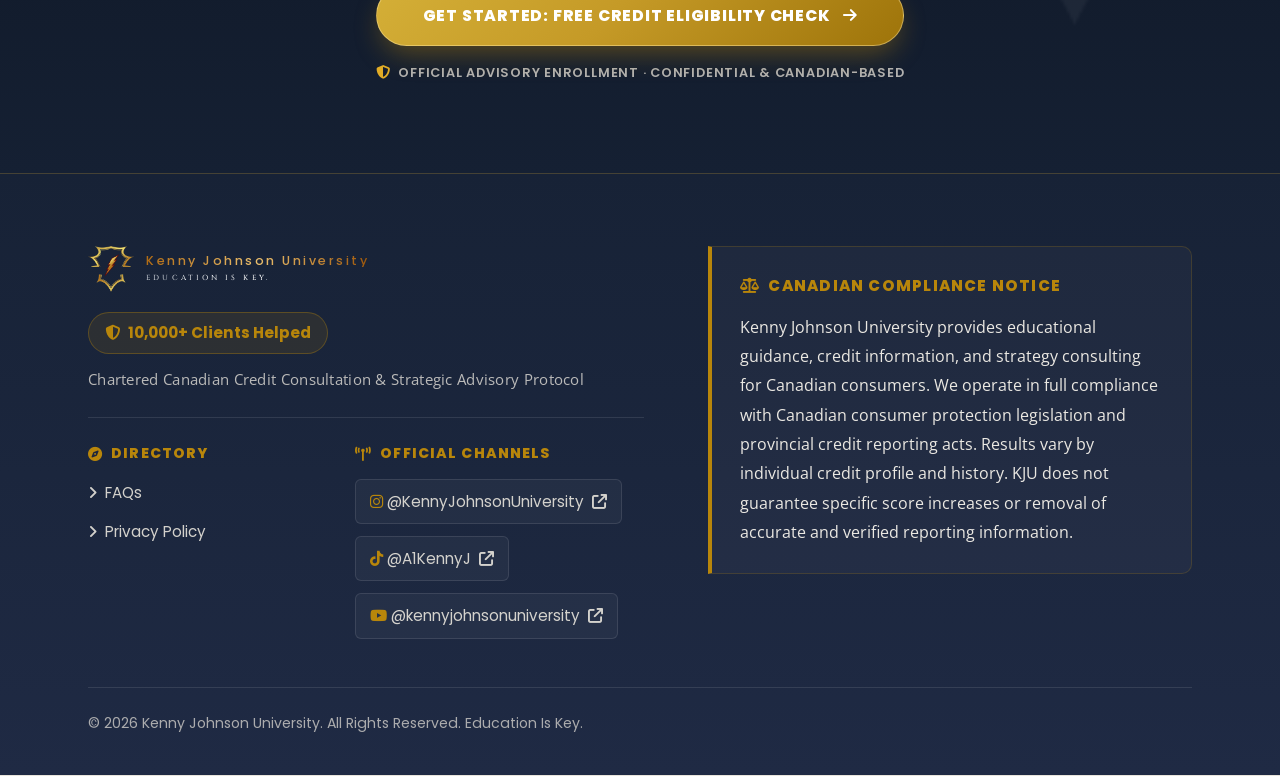
==== commit d38a9472: "Remove duplicate kju-calendly-close-btn, leaving single primary modal close button" ====
--- a/index.html
+++ b/index.html
@@ -2095,17 +2095,11 @@
 
       <!-- Embedded Calendly Step -->
       <div class="kju-step-container" id="step_calendly">
-        <div class="kju-calendly-header-bar">
-          <div class="kju-calendly-title-wrap">
-            <h3 class="kju-result-title" id="kjuCalendlyTitle">Select Your Strategy Call Time</h3>
-            <p id="kjuCalendlySubtitle" style="font-size: 0.84rem; color: var(--text-dark-secondary); margin-top: 4px;">
-              Choose an available date and time slot below to complete your booking.
-            </p>
-          </div>
-          <button type="button" class="kju-calendly-close-btn" data-close-modal aria-label="Close Scheduling Modal">
-            <i class="fa-solid fa-xmark"></i>
-            <span>Close</span>
-          </button>
+        <div class="kju-result-box" style="margin-bottom: 12px; text-align: left;">
+          <h3 class="kju-result-title" id="kjuCalendlyTitle">Select Your Strategy Call Time</h3>
+          <p id="kjuCalendlySubtitle" style="font-size: 0.84rem; color: var(--text-dark-secondary); margin-top: 4px;">
+            Choose an available date and time slot below to complete your booking.
+          </p>
         </div>
         <div class="kju-calendly-frame-wrap" id="kjuCalendlyContainer">
           <!-- Dynamically populated iframe -->
--- a/css/style.css
+++ b/css/style.css
@@ -1277,23 +1277,10 @@
 }
 
 .kju-video-unmute-btn.is-active {
-  animation: none;
-  background: rgba(18, 28, 43, 0.88);
-  border: 1px solid var(--kju-gold);
-  box-shadow: none;
-}
-
-.kju-video-unmute-btn.is-active .kju-audio-waveform .bar-1 {
-  animation: kjuWave 0.85s infinite ease-in-out 0.1s;
-}
-.kju-video-unmute-btn.is-active .kju-audio-waveform .bar-2 {
-  animation: kjuWave 0.95s infinite ease-in-out 0.3s;
-}
-.kju-video-unmute-btn.is-active .kju-audio-waveform .bar-3 {
-  animation: kjuWave 0.75s infinite ease-in-out 0.2s;
-}
-.kju-video-unmute-btn.is-active .kju-audio-waveform .bar-4 {
-  animation: kjuWave 1.05s infinite ease-in-out 0.4s;
+  display: none !important;
+  opacity: 0 !important;
+  visibility: hidden !important;
+  pointer-events: none !important;
 }
 
 @keyframes kjuWave {
@@ -7504,42 +7491,6 @@
   background: var(--kju-gold, #B8860B);
   color: #121C2B;
   transform: scale(1.1);
-}
-
-.kju-calendly-header-bar {
-  display: flex;
-  align-items: flex-start;
-  justify-content: space-between;
-  gap: 16px;
-  margin-bottom: 10px;
-  padding-right: 48px;
-}
-
-.kju-calendly-title-wrap {
-  flex: 1;
-}
-
-.kju-calendly-close-btn {
-  display: inline-flex;
-  align-items: center;
-  gap: 6px;
-  padding: 6px 12px;
-  background: rgba(18, 28, 43, 0.07);
-  border: 1px solid rgba(18, 28, 43, 0.16);
-  border-radius: var(--radius-xs, 4px);
-  color: var(--kju-authority-navy-dark, #121C2B);
-  font-family: var(--font-ui), sans-serif;
-  font-size: 0.80rem;
-  font-weight: 700;
-  cursor: pointer;
-  transition: all 0.2s ease;
-  flex-shrink: 0;
-}
-
-.kju-calendly-close-btn:hover {
-  background: var(--kju-authority-navy, #121C2B);
-  color: #FFFFFF;
-  border-color: var(--kju-authority-navy, #121C2B);
 }
 
 #step_calendly .kju-result-box {
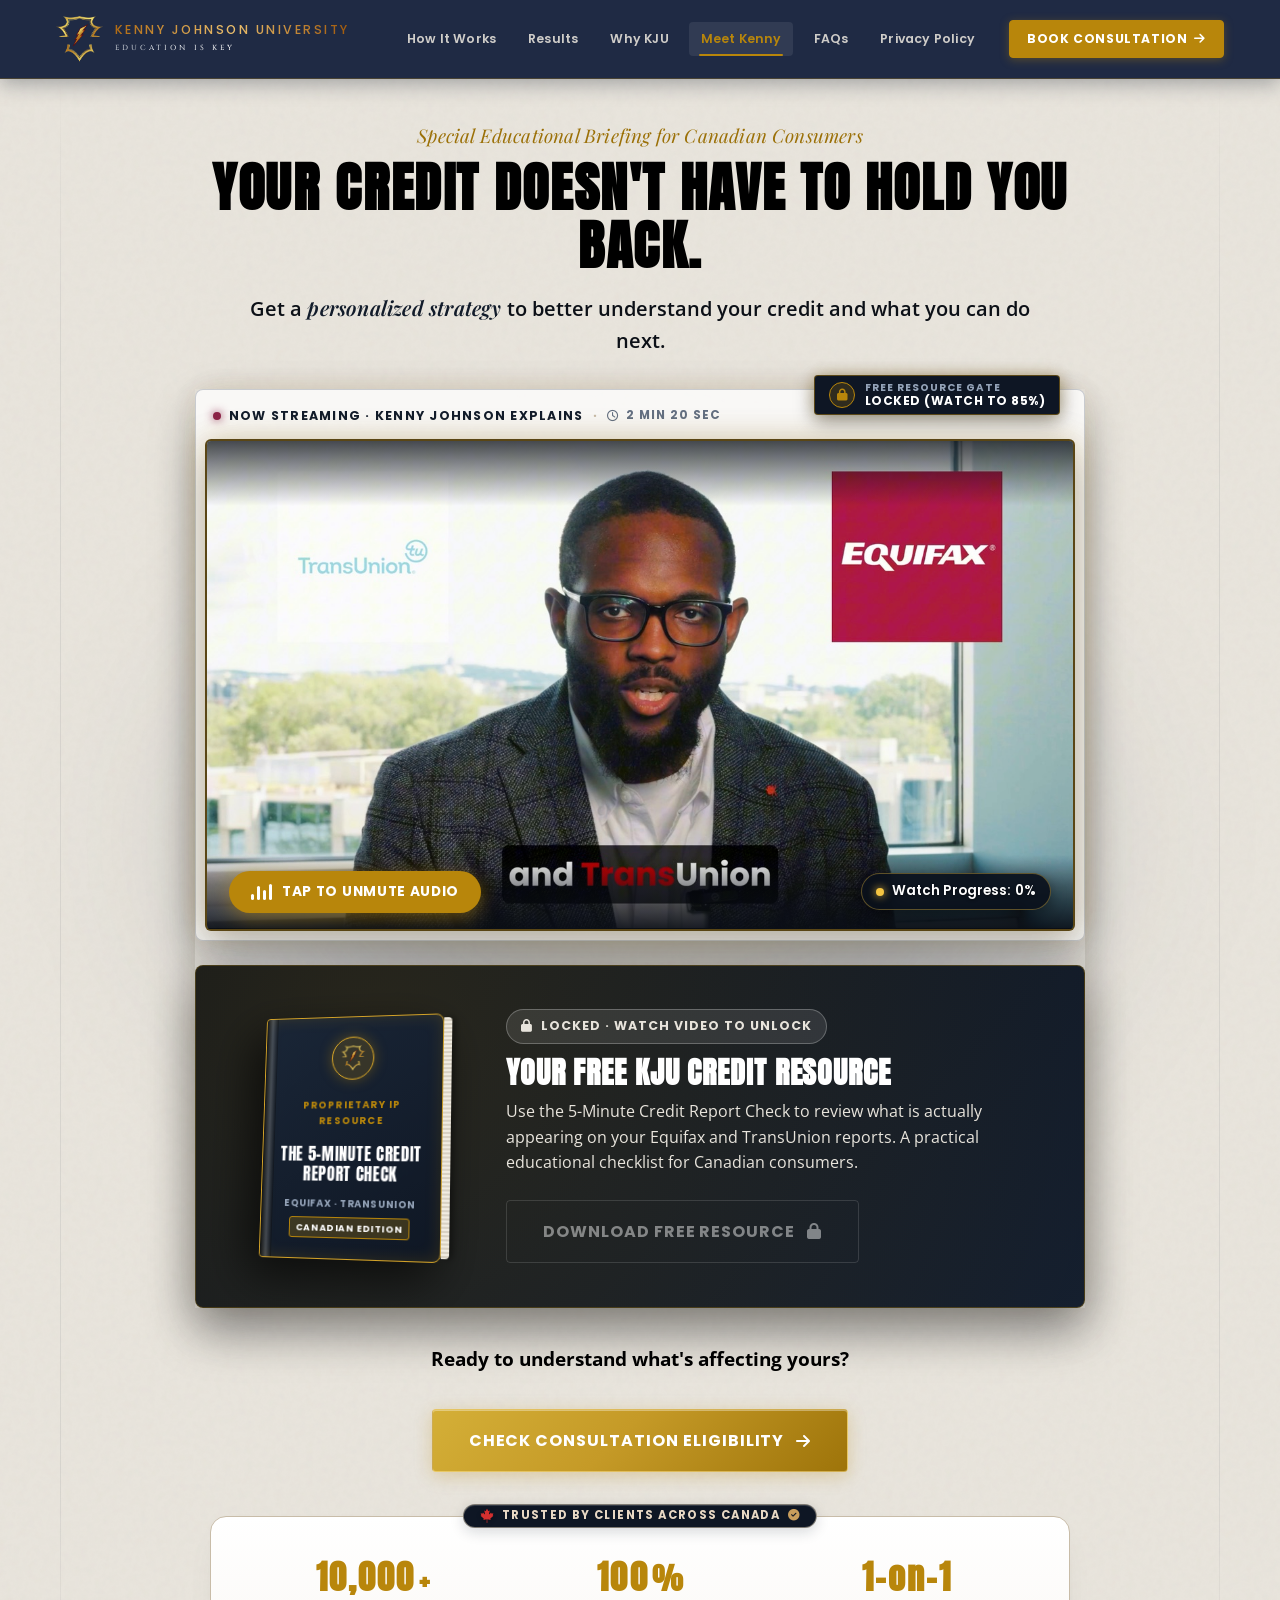
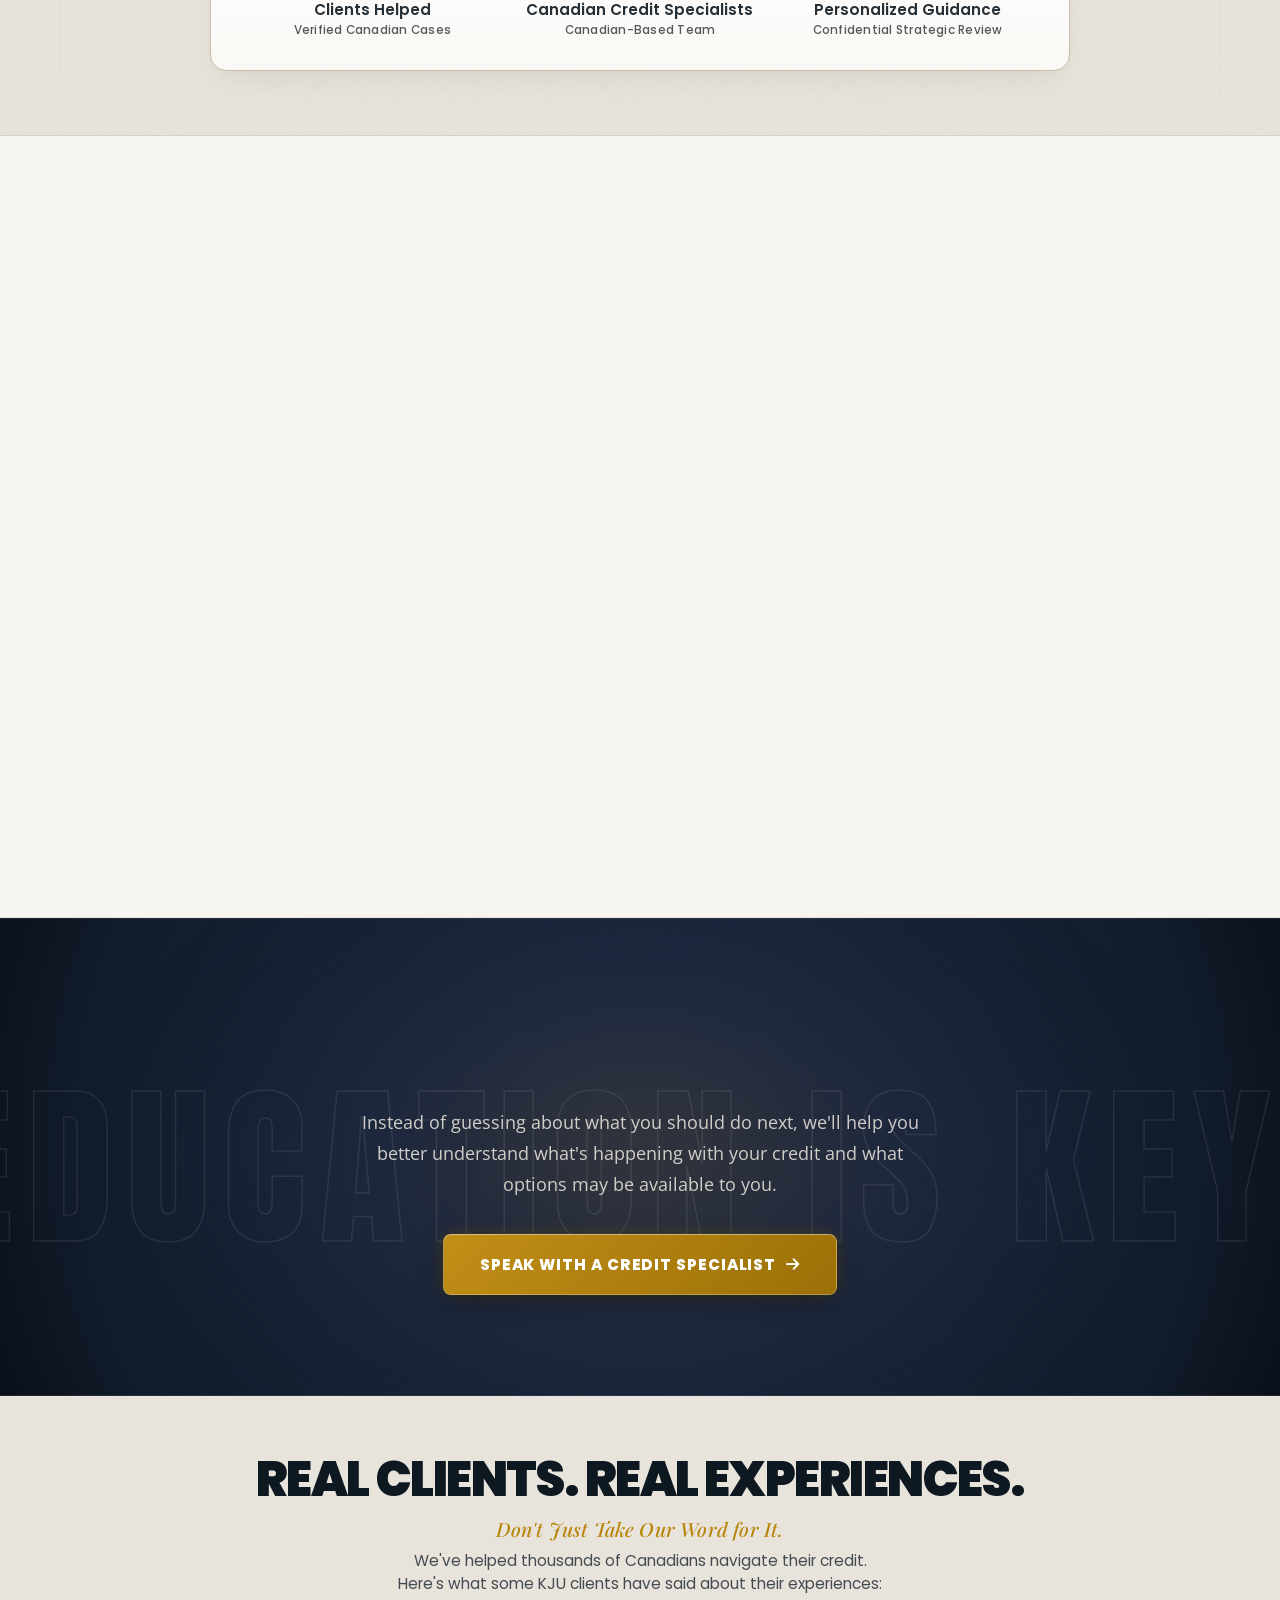
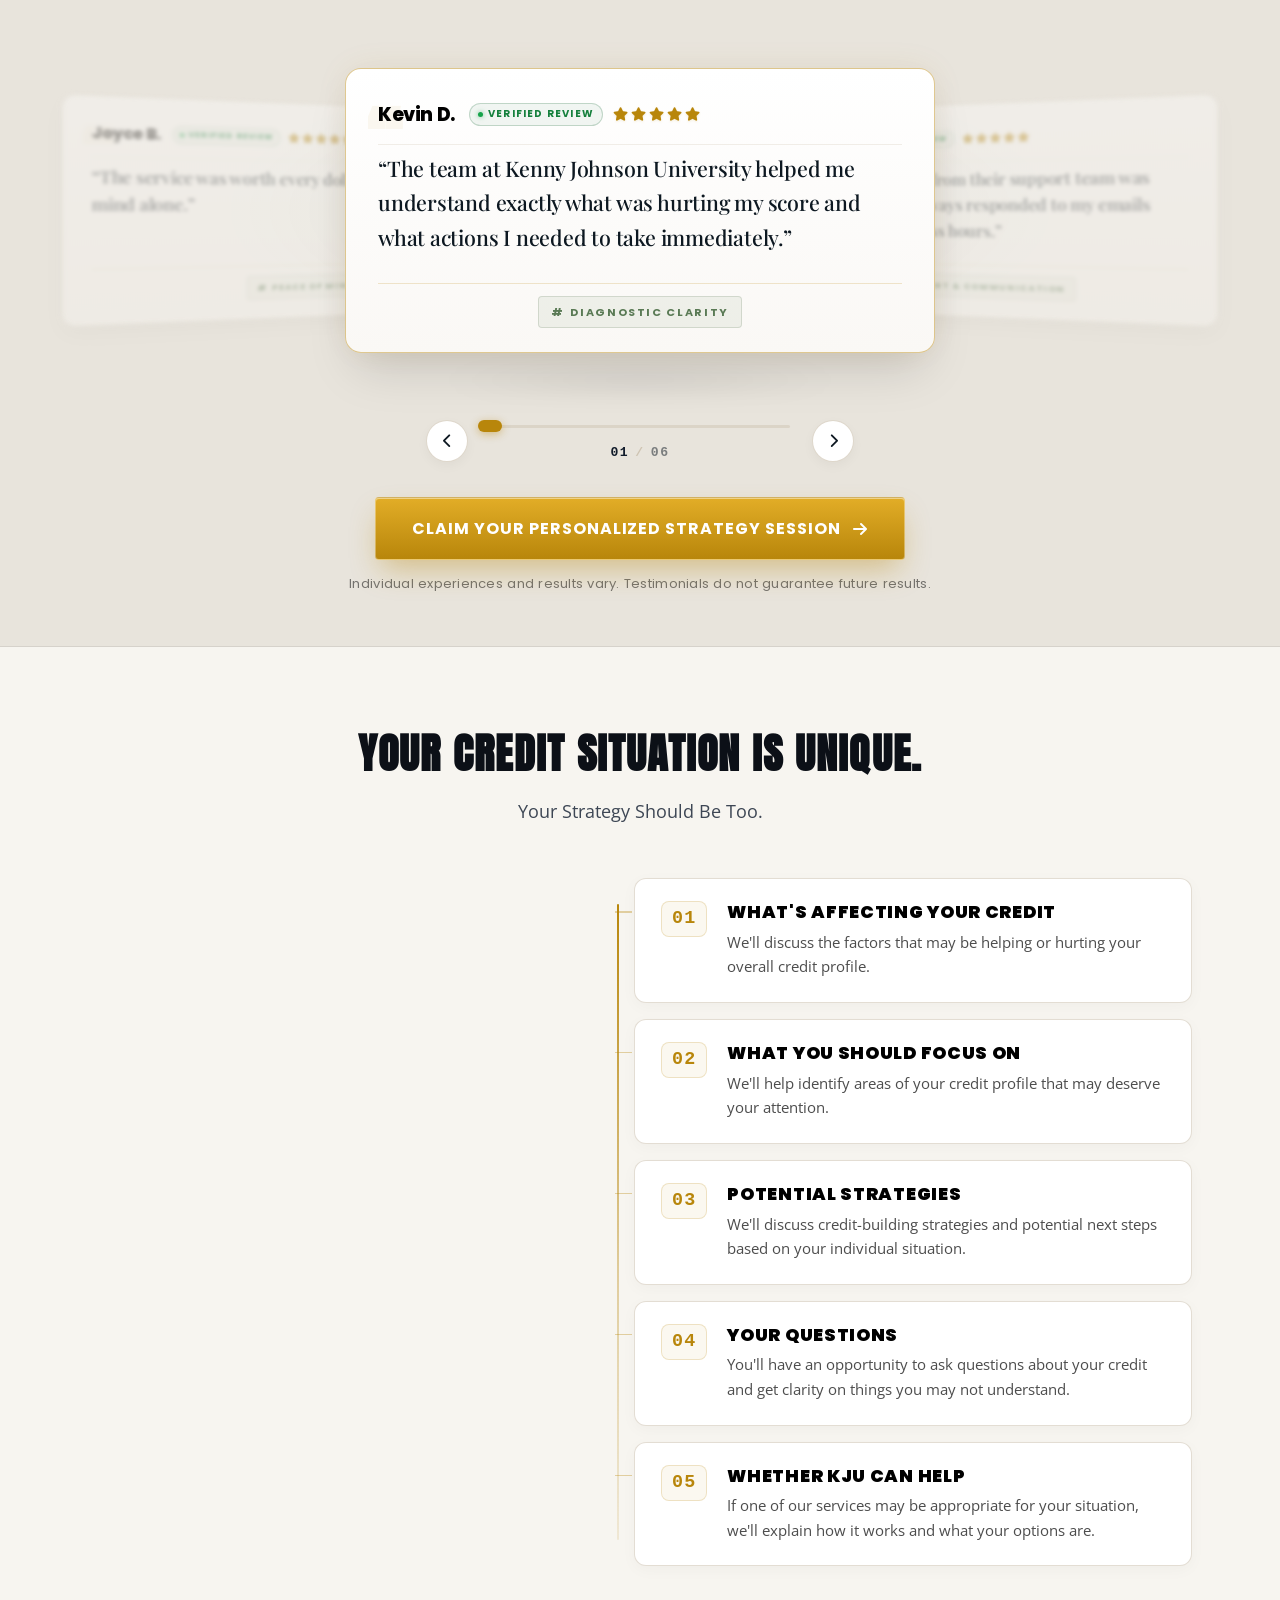
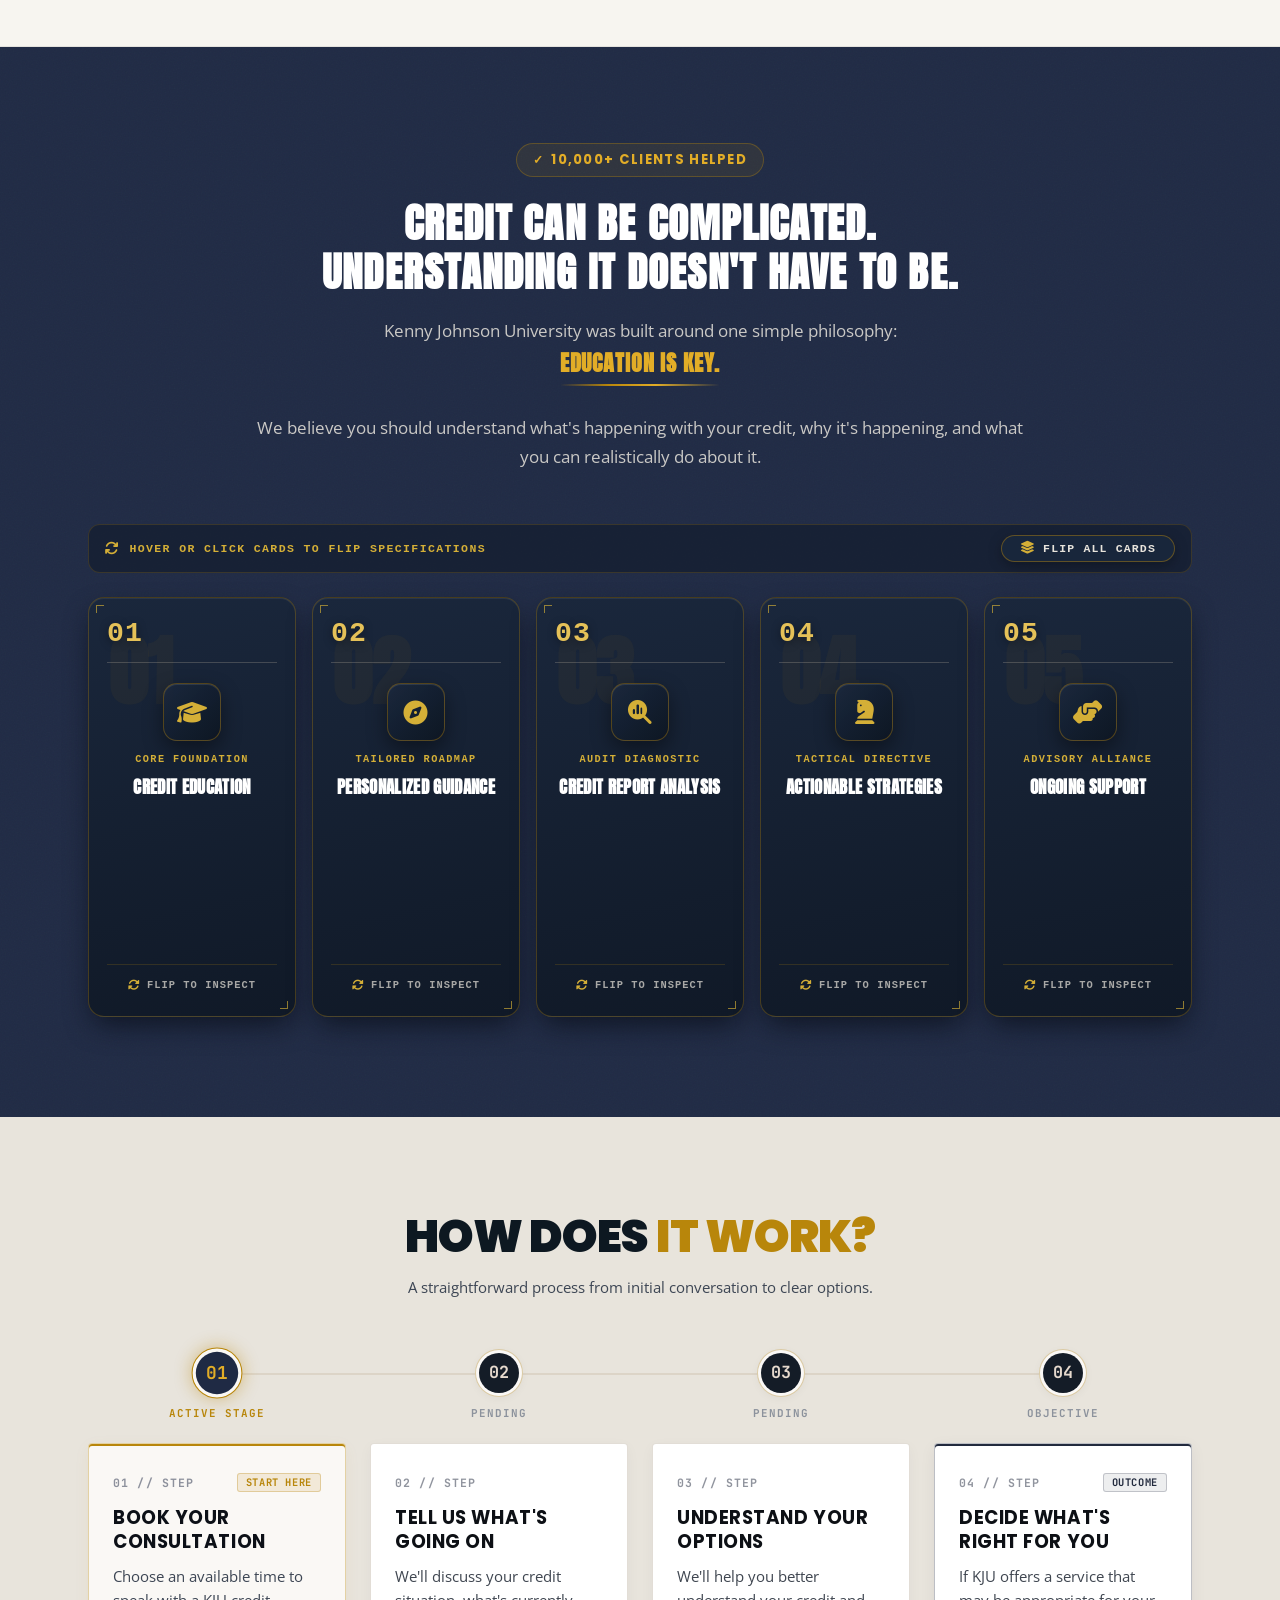
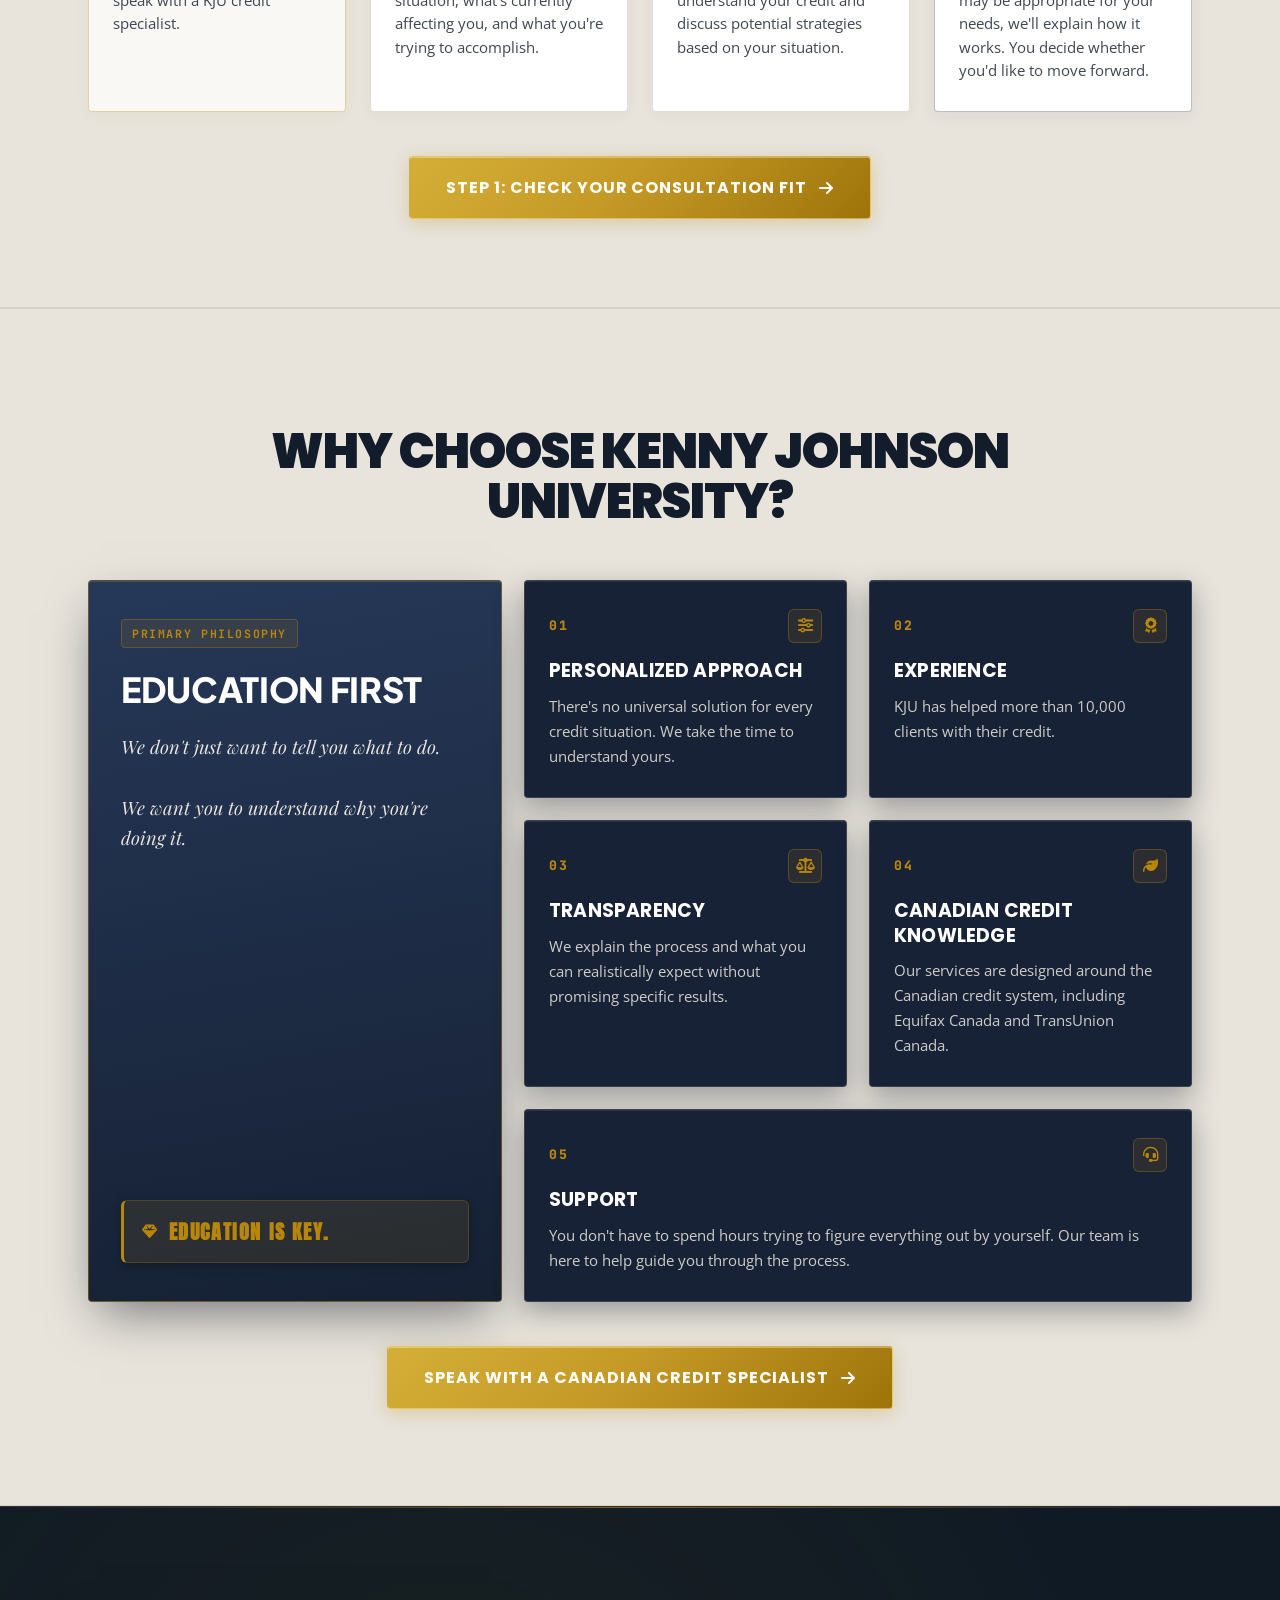
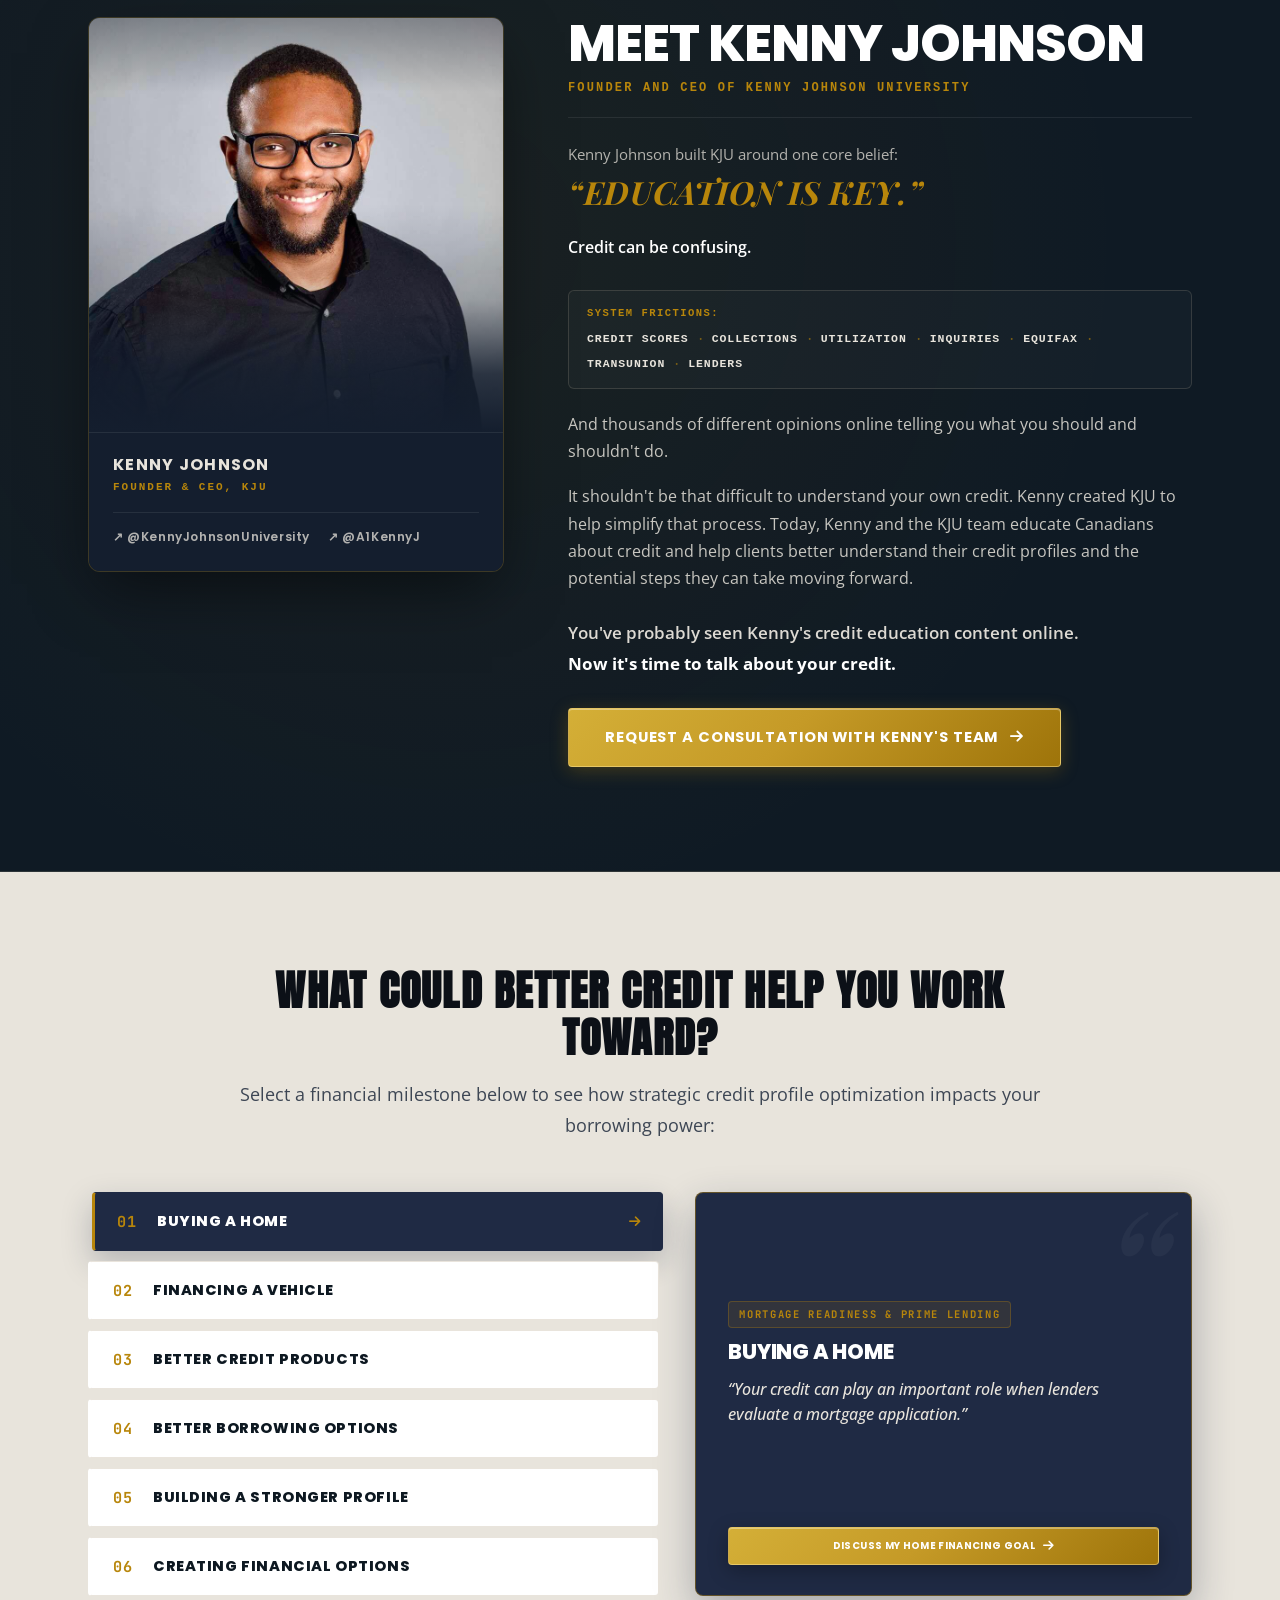
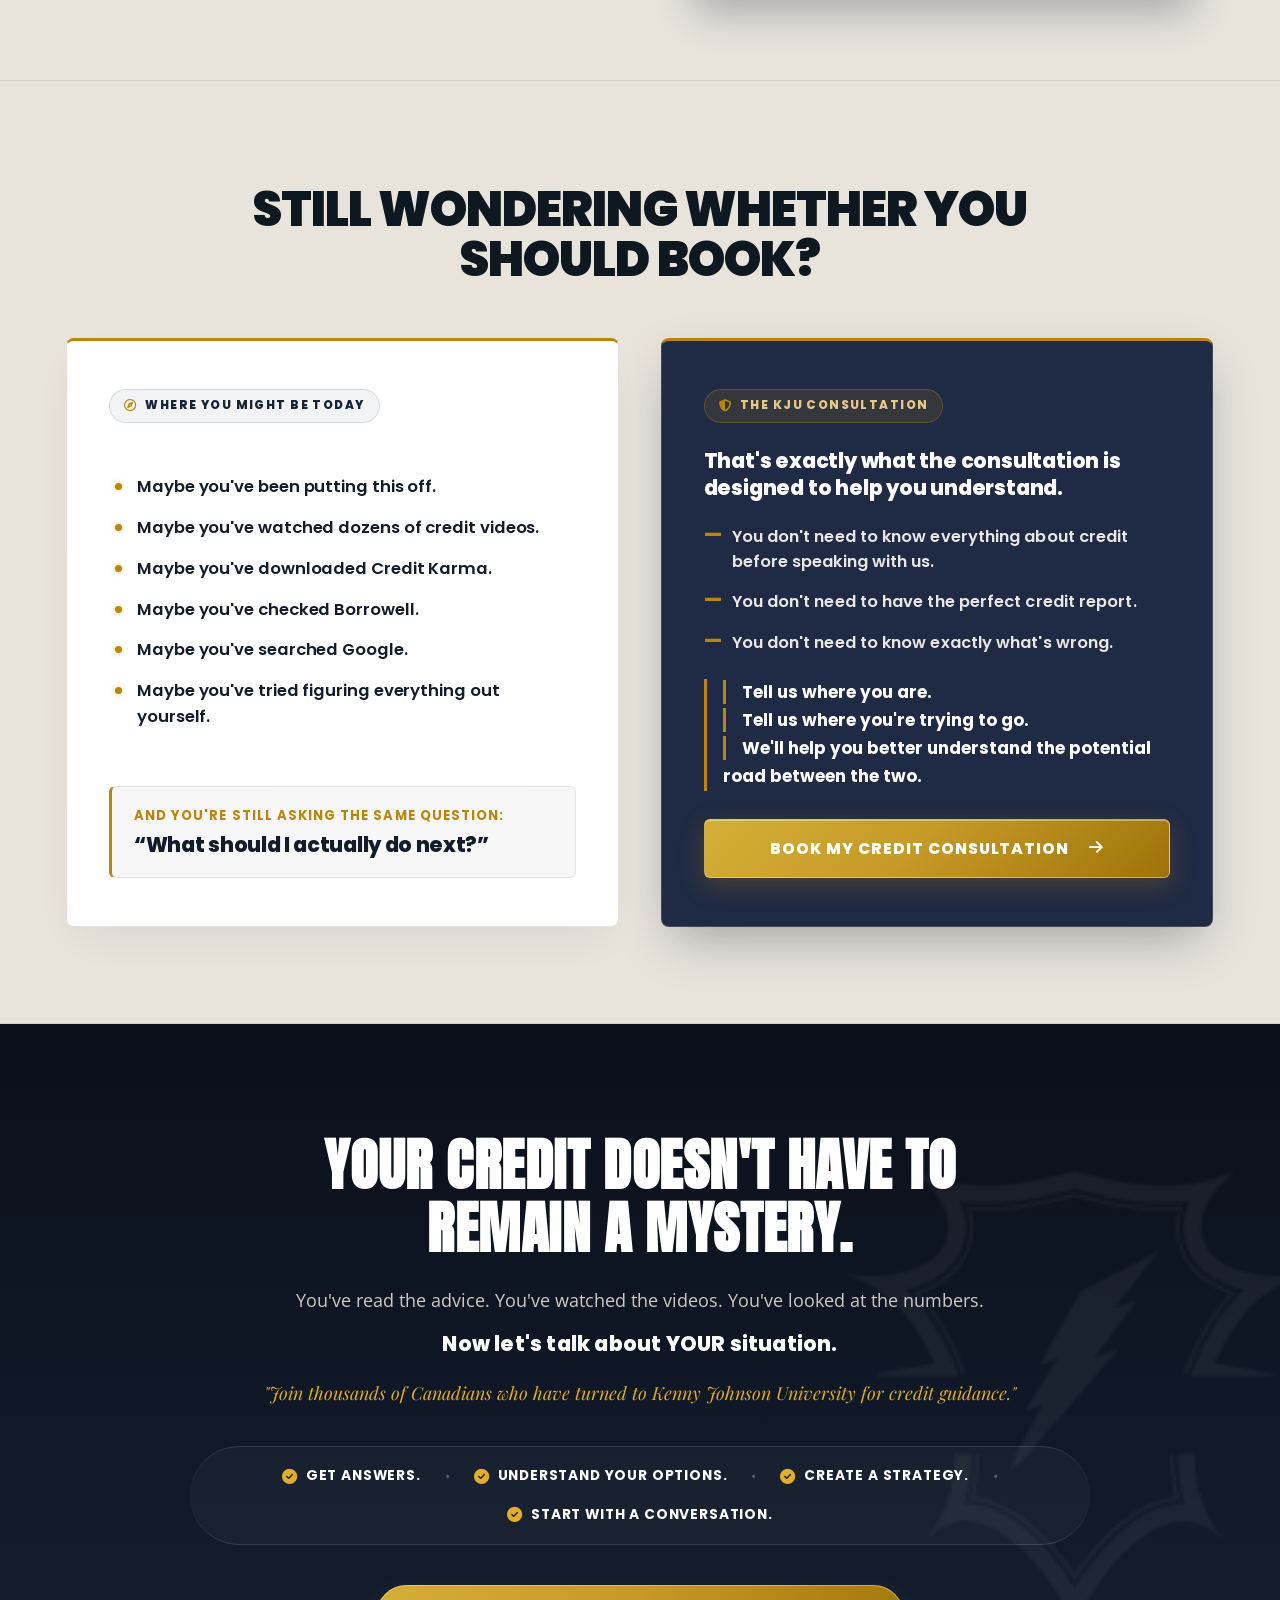
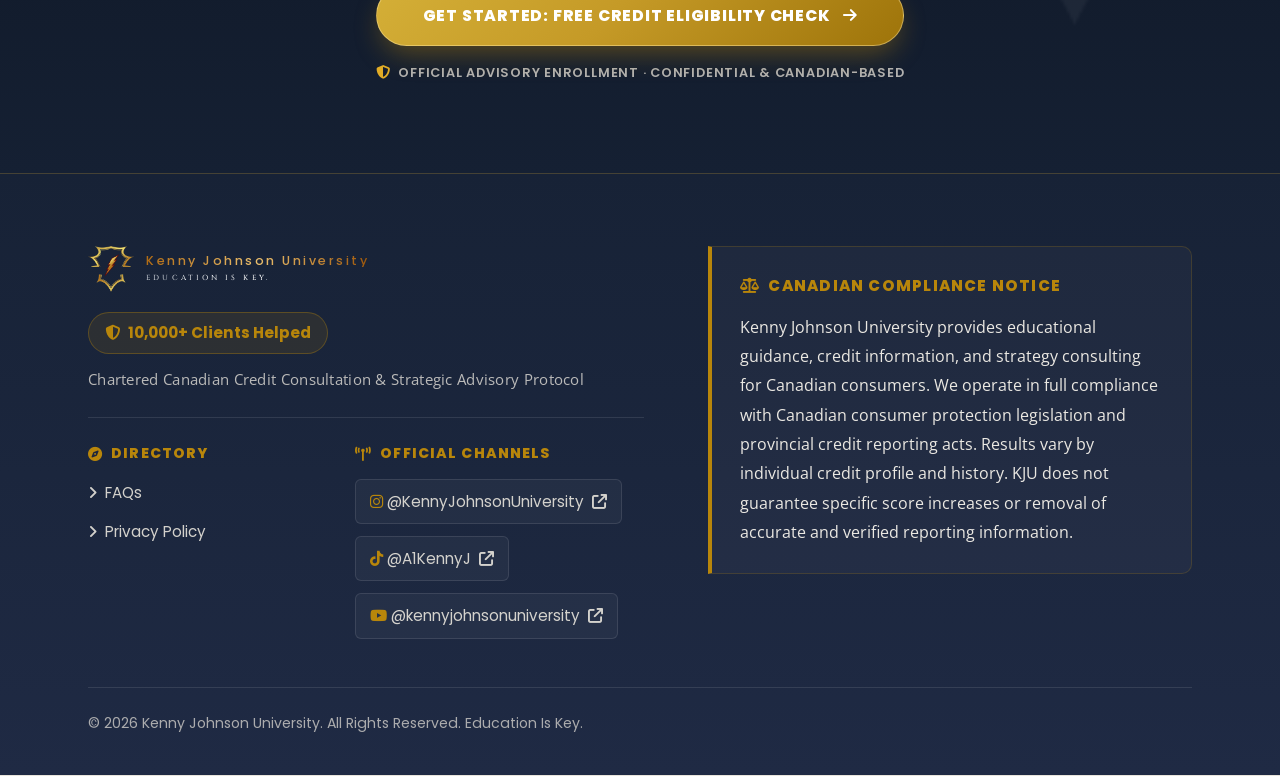
==== commit 8bfa78b4: "Add Back button to Calendly step in modal card" ====
--- a/index.html
+++ b/index.html
@@ -2095,11 +2095,17 @@
 
       <!-- Embedded Calendly Step -->
       <div class="kju-step-container" id="step_calendly">
-        <div class="kju-result-box" style="margin-bottom: 12px; text-align: left;">
-          <h3 class="kju-result-title" id="kjuCalendlyTitle">Select Your Strategy Call Time</h3>
-          <p id="kjuCalendlySubtitle" style="font-size: 0.84rem; color: var(--text-dark-secondary); margin-top: 4px;">
-            Choose an available date and time slot below to complete your booking.
-          </p>
+        <div class="kju-calendly-header-bar">
+          <button type="button" class="kju-calendly-back-btn" id="kjuCalendlyBackBtn" aria-label="Go back to previous step">
+            <i class="fa-solid fa-arrow-left"></i>
+            <span>Back</span>
+          </button>
+          <div class="kju-result-box" style="margin-bottom: 0; text-align: left; flex: 1;">
+            <h3 class="kju-result-title" id="kjuCalendlyTitle">Select Your Strategy Call Time</h3>
+            <p id="kjuCalendlySubtitle" style="font-size: 0.84rem; color: var(--text-dark-secondary); margin-top: 4px;">
+              Choose an available date and time slot below to complete your booking.
+            </p>
+          </div>
         </div>
         <div class="kju-calendly-frame-wrap" id="kjuCalendlyContainer">
           <!-- Dynamically populated iframe -->
--- a/css/style.css
+++ b/css/style.css
@@ -1778,7 +1778,7 @@
   color: var(--kju-gold, #B8860B) !important;
   -webkit-text-fill-color: var(--kju-gold, #B8860B) !important;
   background: none !important;
-  letter-spacing: -0.02em;
+  letter-spacing: 0.06em;
   display: inline-flex;
   align-items: baseline;
   justify-content: center;
@@ -1789,6 +1789,7 @@
   font-size: inherit;
   font-weight: inherit;
   line-height: inherit;
+  letter-spacing: inherit;
   display: inline-block;
 }
 
@@ -1798,7 +1799,8 @@
   -webkit-text-fill-color: var(--kju-gold, #B8860B) !important;
   font-size: 0.85em;
   font-weight: 700;
-  margin-left: 2px;
+  margin-left: 3px;
+  letter-spacing: 0;
   display: inline-block;
 }
 
@@ -4899,6 +4901,7 @@
   gap: 24px;
   position: relative;
   z-index: 2;
+  align-items: stretch;
 }
 
 /* Protocol Step Container & Scroll Reveal */
@@ -4907,6 +4910,8 @@
   flex-direction: column;
   align-items: center;
   text-align: left;
+  height: 100%;
+  width: 100%;
   opacity: 0;
   transform: translateY(22px);
   transition: opacity 0.5s cubic-bezier(0.22, 1, 0.36, 1),
@@ -4940,6 +4945,7 @@
   margin-bottom: 20px;
   position: relative;
   z-index: 3;
+  flex-shrink: 0;
 }
 
 .pipeline-node {
@@ -5022,6 +5028,8 @@
   position: relative;
   display: flex;
   flex-direction: column;
+  flex: 1 1 auto;
+  box-sizing: border-box;
 }
 
 /* Step 01 (Starting Step Surface Highlight) */
@@ -7493,8 +7501,57 @@
   transform: scale(1.1);
 }
 
+.kju-calendly-header-bar {
+  display: flex;
+  align-items: center;
+  gap: 14px;
+  margin-bottom: 10px;
+  padding-right: 48px;
+}
+
+.kju-calendly-back-btn {
+  display: inline-flex;
+  align-items: center;
+  justify-content: center;
+  gap: 7px;
+  padding: 8px 14px;
+  height: 36px;
+  background: #FFFFFF;
+  border: 1.5px solid var(--border-light, rgba(200, 188, 168, 0.6));
+  border-radius: 6px;
+  color: var(--kju-authority-navy-dark, #121C2B);
+  font-family: var(--font-ui, 'Inter', sans-serif);
+  font-size: 0.84rem;
+  font-weight: 700;
+  cursor: pointer;
+  box-shadow: 0 2px 6px rgba(0, 0, 0, 0.04);
+  transition: all 0.22s cubic-bezier(0.16, 1, 0.3, 1);
+  flex-shrink: 0;
+}
+
+.kju-calendly-back-btn:hover {
+  background: #FAF8F5;
+  color: var(--kju-gold, #B8860B);
+  border-color: var(--kju-gold, #B8860B);
+  transform: translateX(-2px);
+  box-shadow: 0 4px 12px rgba(184, 134, 11, 0.2);
+}
+
+.kju-calendly-back-btn:active {
+  transform: scale(0.97);
+}
+
+.kju-calendly-back-btn i {
+  font-size: 0.80rem;
+  transition: transform 0.2s ease;
+}
+
+.kju-calendly-back-btn:hover i {
+  transform: translateX(-2px);
+}
+
 #step_calendly .kju-result-box {
-  margin-bottom: 8px !important;
+  margin-bottom: 0 !important;
   text-align: left;
 }
 
@@ -7507,7 +7564,15 @@
 #step_calendly #kjuCalendlySubtitle {
   font-size: 0.82rem !important;
   color: var(--text-dark-secondary);
-  margin-bottom: 8px !important;
+  margin-bottom: 0 !important;
+}
+
+.kju-modal-card.is-calendly-active .kju-form-nav {
+  margin-top: 12px;
+  padding-top: 10px;
+  border-top: 1px solid rgba(200, 188, 168, 0.25);
+  display: flex;
+  justify-content: flex-start;
 }
 
 .kju-teammate-status-bar {
@@ -7748,6 +7813,15 @@
   .kju-modal-card.is-calendly-active {
     padding: 22px 12px 24px;
     max-width: 100%;
+  }
+  .kju-calendly-header-bar {
+    gap: 10px;
+    padding-right: 42px;
+  }
+  .kju-calendly-back-btn {
+    padding: 6px 12px;
+    height: 34px;
+    font-size: 0.80rem;
   }
   .kju-calendly-frame-wrap {
     min-height: 580px;
@@ -8496,6 +8570,7 @@
     color: var(--kju-gold, #B8860B) !important;
     -webkit-text-fill-color: var(--kju-gold, #B8860B) !important;
     background: none !important;
+    letter-spacing: 0.05em;
   }
   .kju-trust-rail-num .kju-num-plus,
   .kju-trust-rail-num .kju-num-unit,
@@ -8688,6 +8763,7 @@
     width: 100% !important;
     box-sizing: border-box !important;
     scrollbar-width: none !important;
+    align-items: stretch !important;
   }
   .kju-timeline-track::-webkit-scrollbar,
   .kju-pipeline-track::-webkit-scrollbar {
@@ -8700,6 +8776,7 @@
     min-width: 260px !important;
     max-width: 320px !important;
     height: auto !important;
+    align-self: stretch !important;
     scroll-snap-align: center !important;
     scroll-snap-stop: always !important;
     box-sizing: border-box !important;
@@ -10571,6 +10648,7 @@
     color: var(--kju-gold, #B8860B) !important;
     -webkit-text-fill-color: var(--kju-gold, #B8860B) !important;
     background: none !important;
+    letter-spacing: 0.05em;
   }
   .kju-trust-rail-label-text {
     font-size: 0.50rem;
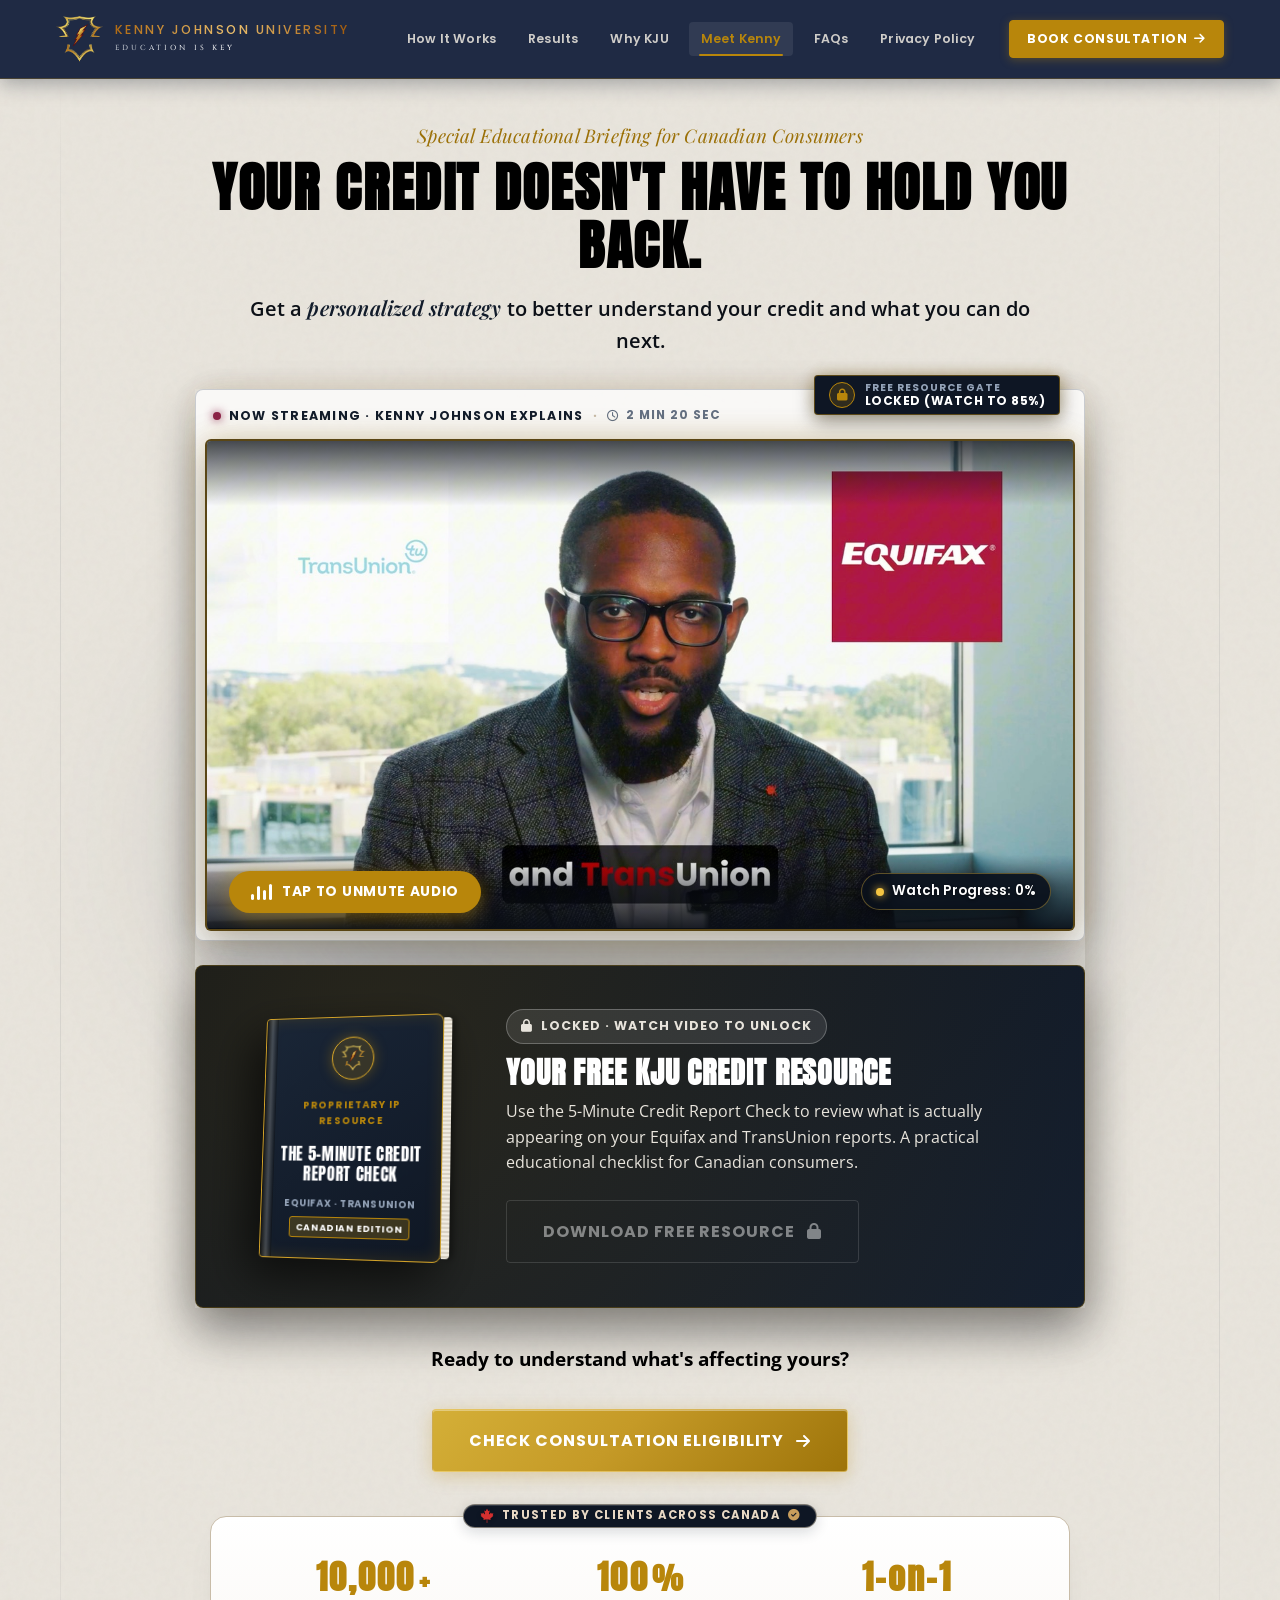
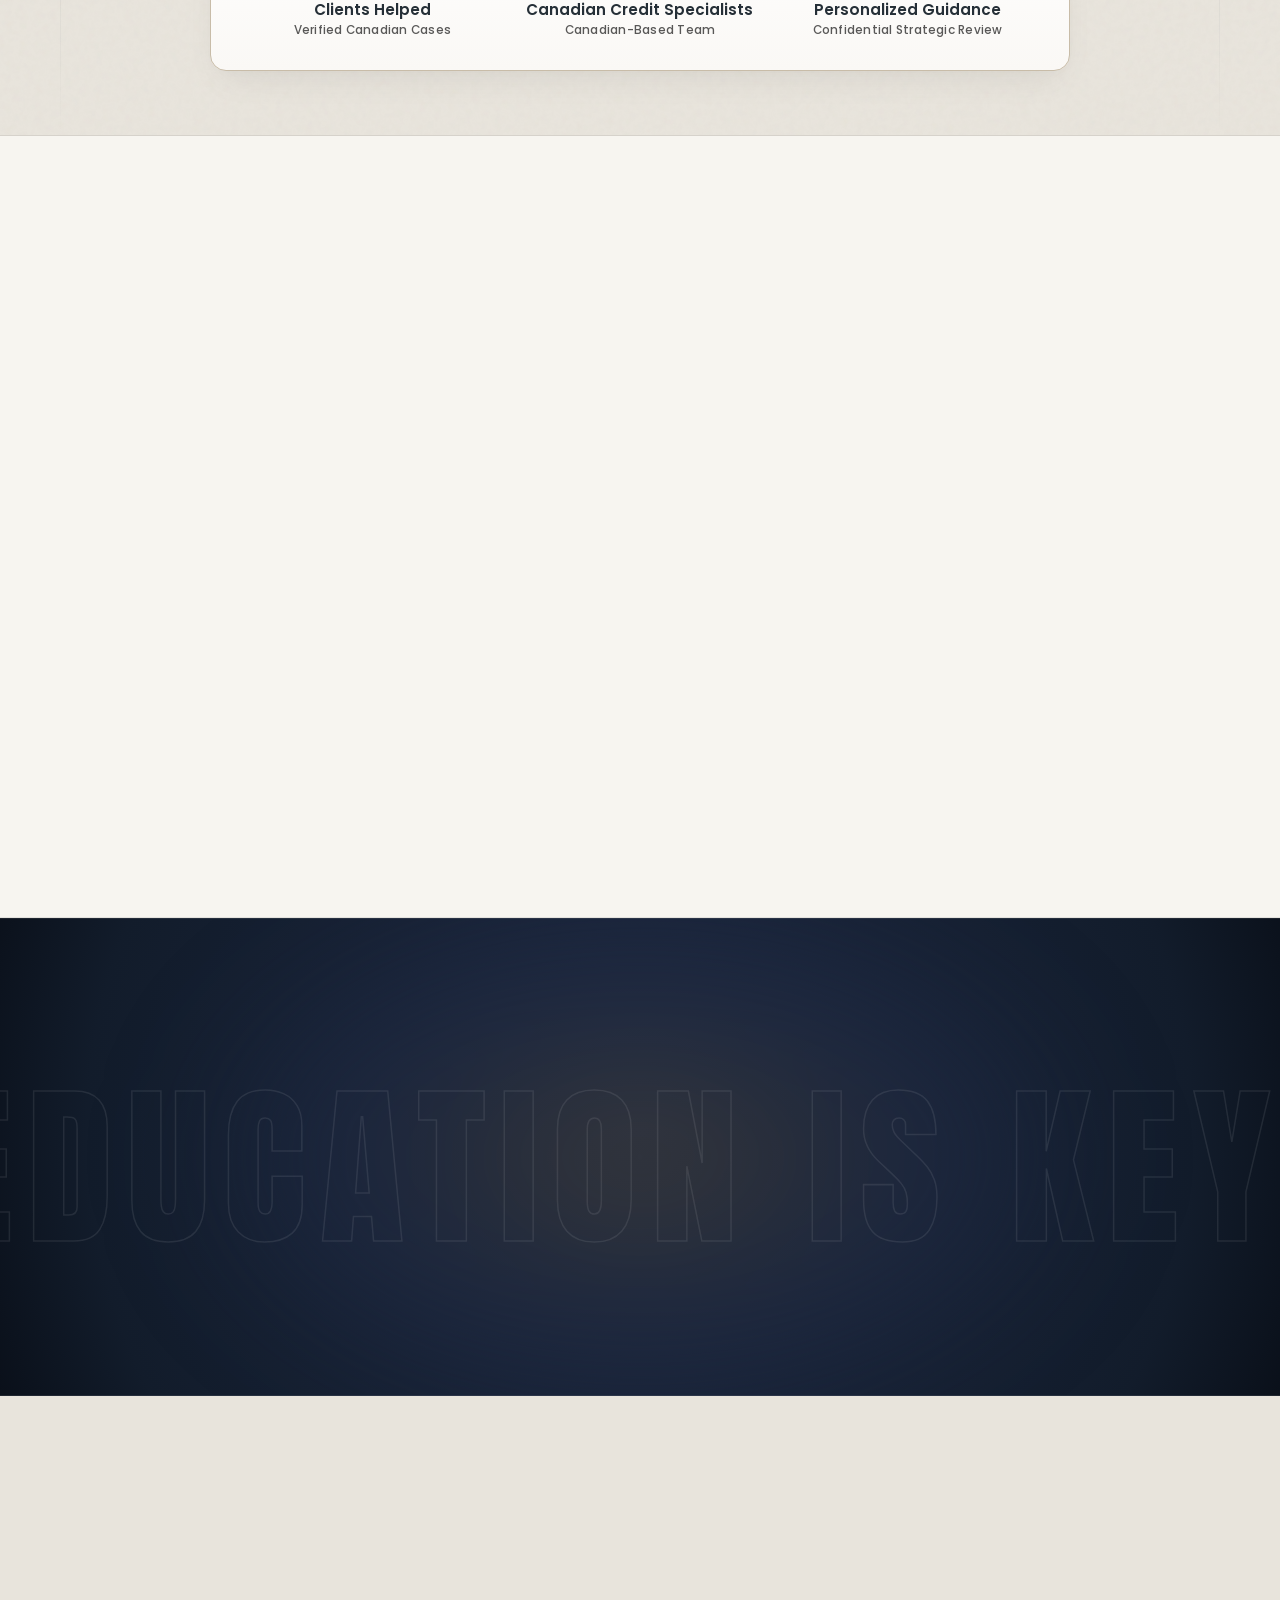
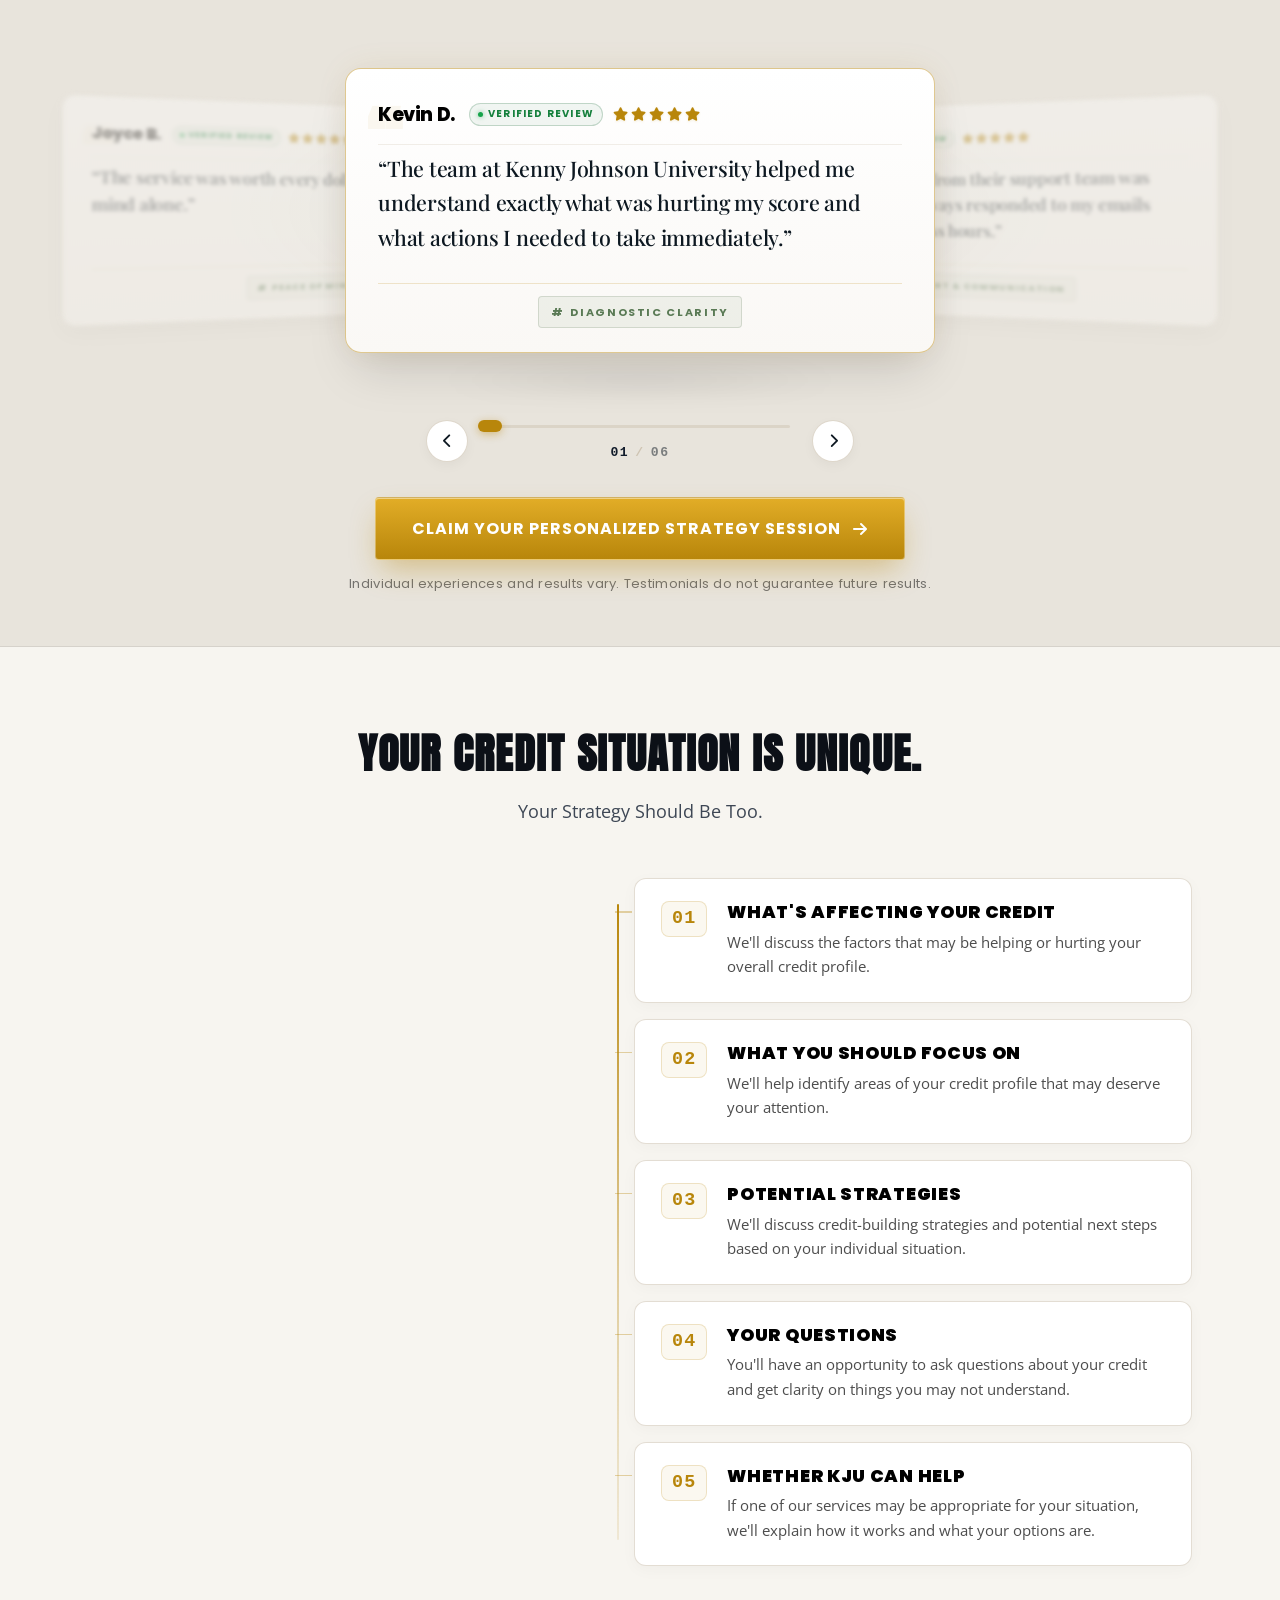
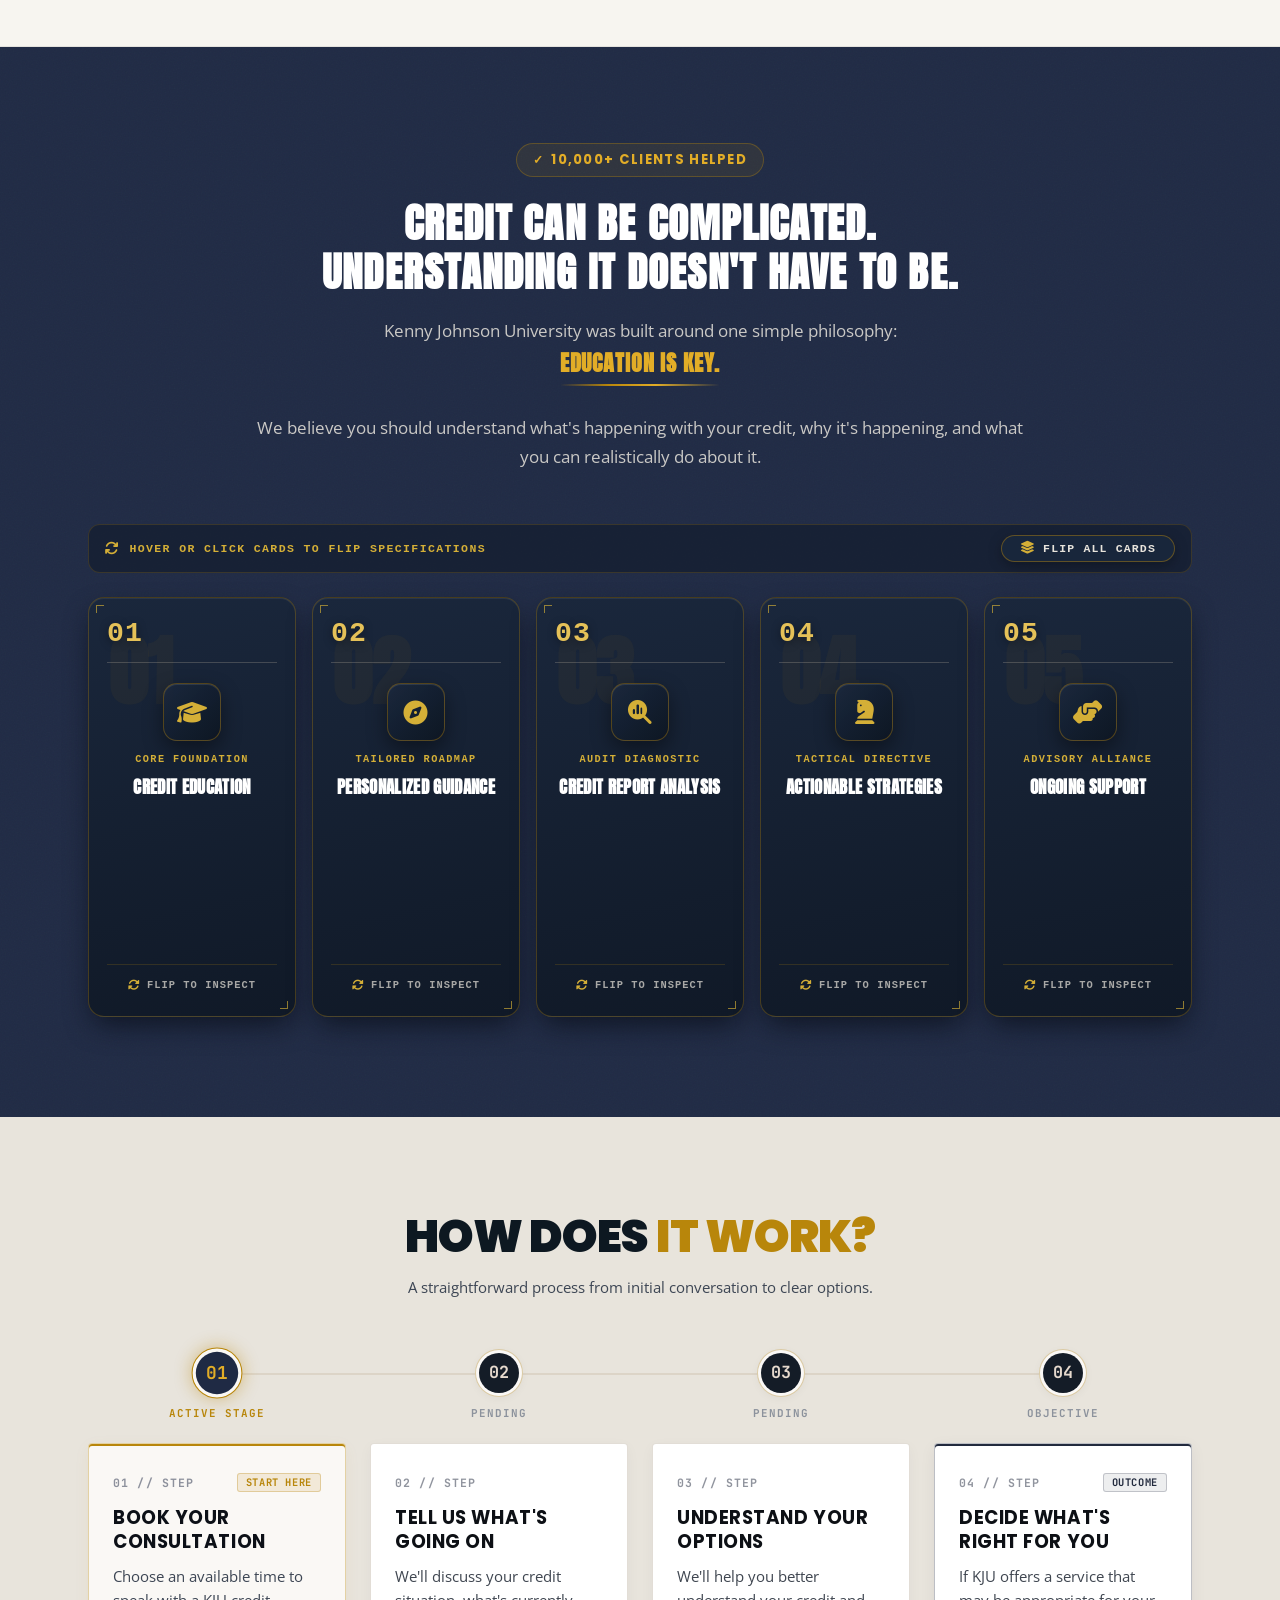
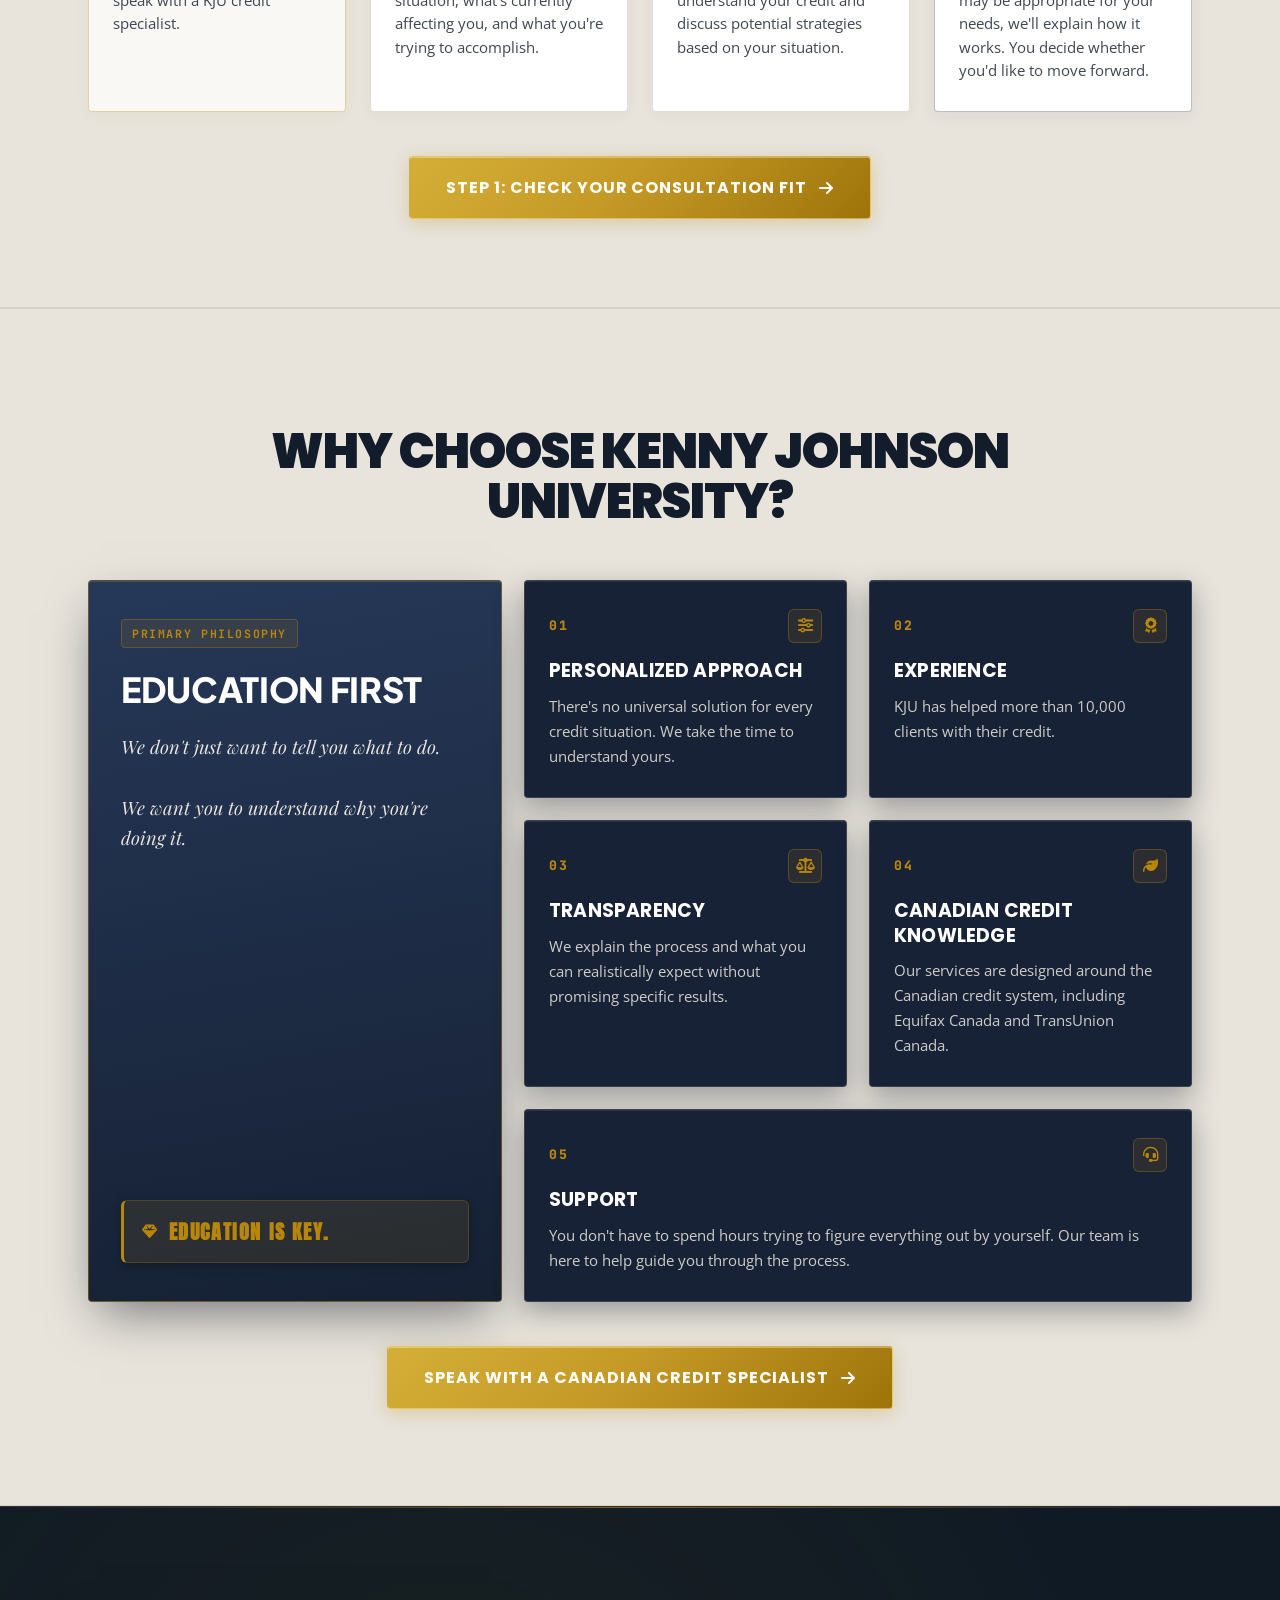
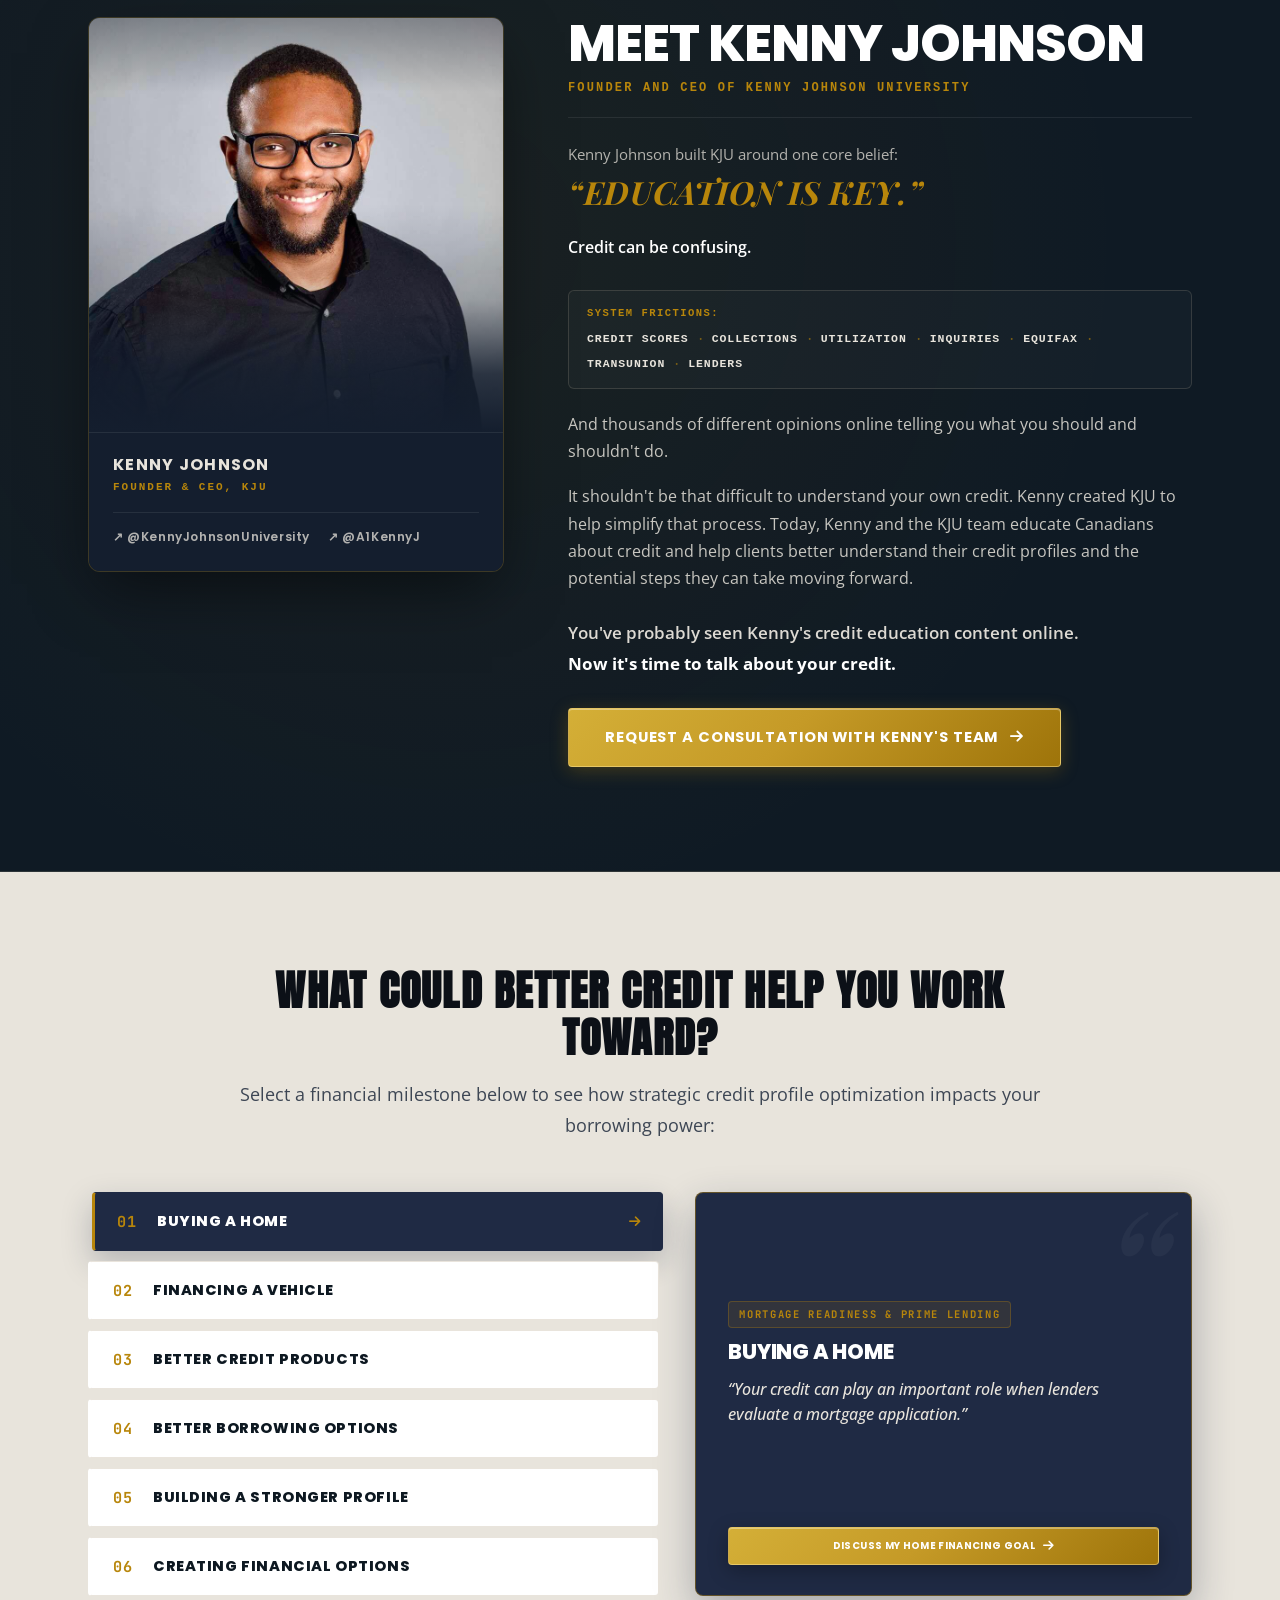
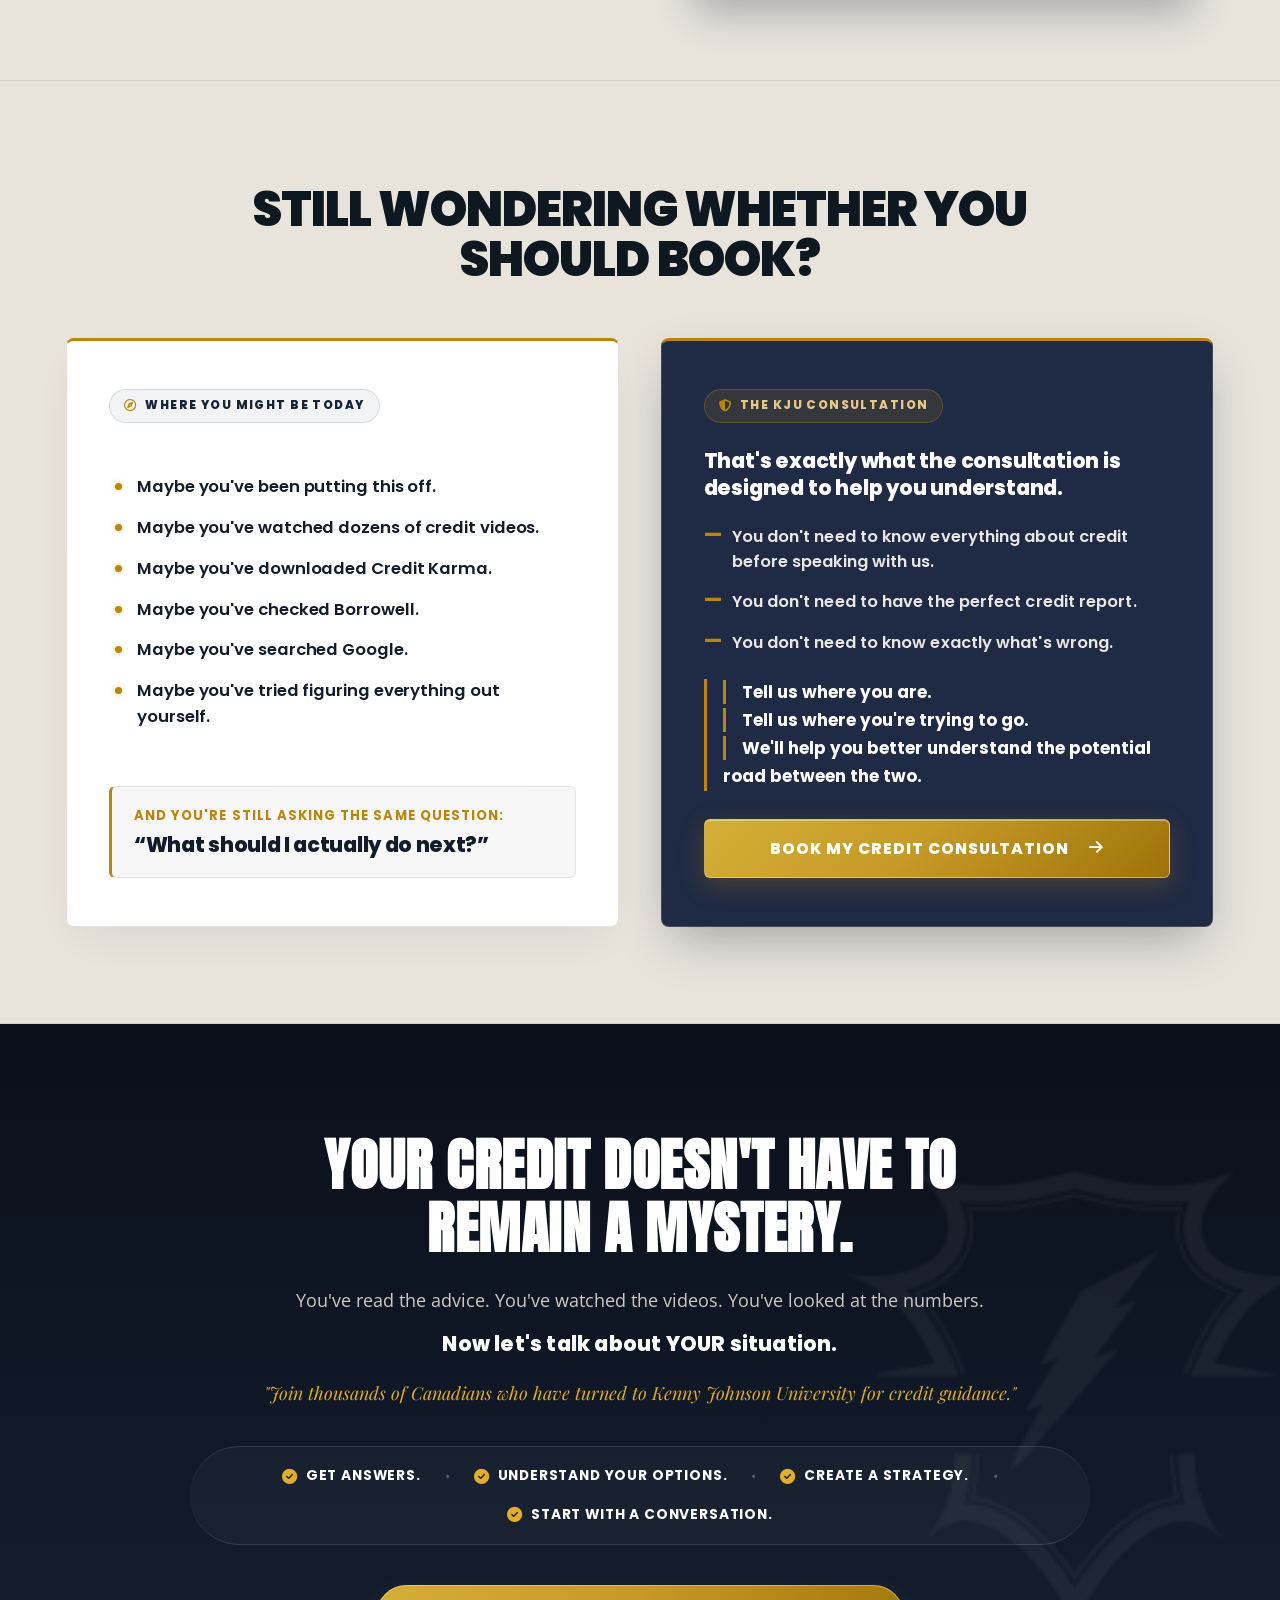
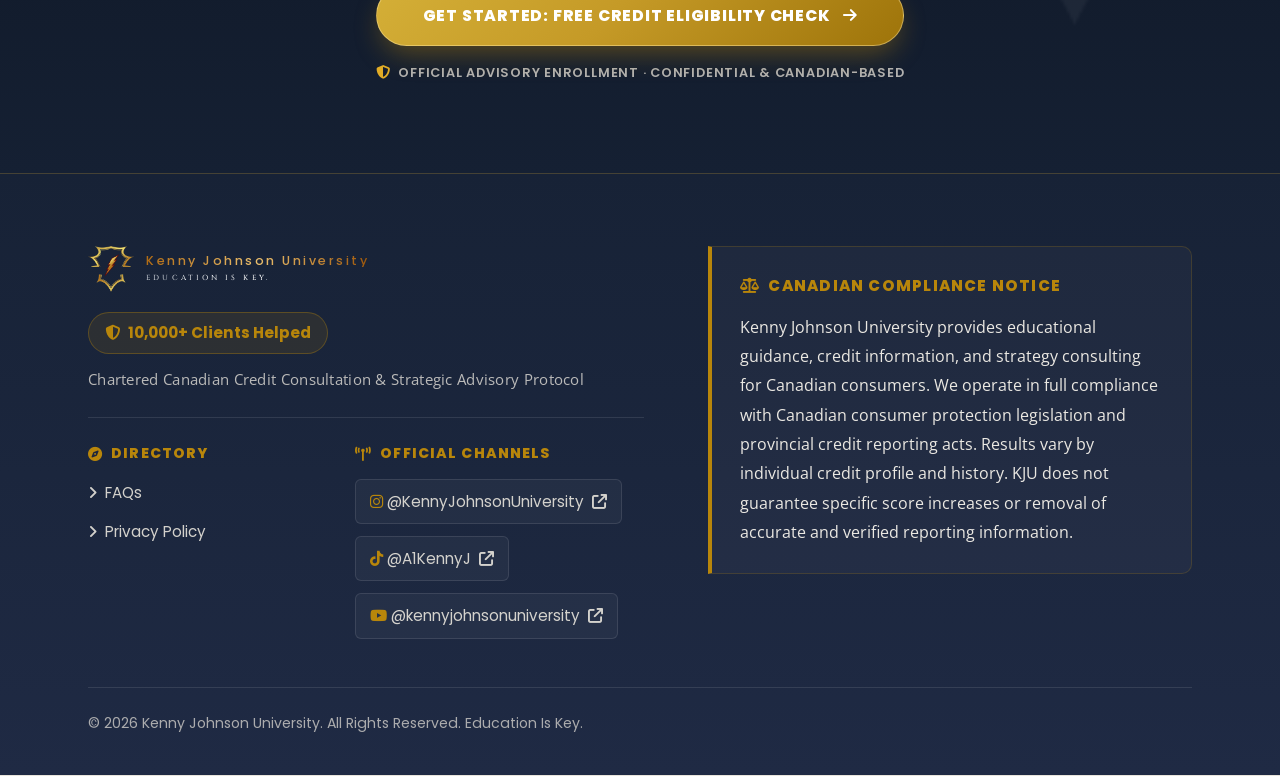
==== commit 58dd7da7: "Remove step_contact from questionnaire flow and modal steps" ====
--- a/index.html
+++ b/index.html
@@ -2063,36 +2063,6 @@
         </div>
       </div>
 
-      <!-- Qualified Result & Contact Capture Step -->
-      <div class="kju-step-container" id="step_contact">
-        <div class="kju-result-box" style="margin-bottom: 20px;">
-          <i class="fa-solid fa-circle-check kju-result-icon qualified"></i>
-          <h3 class="kju-result-title">It looks like your situation may fit KJU's free consultation path.</h3>
-          <p style="font-size: 0.98rem; color: var(--text-dark-secondary);">
-            Let's get your details before you choose a time.
-          </p>
-        </div>
-
-        <div class="kju-contact-grid">
-          <div class="kju-input-group">
-            <label for="kjuContactName">Full Name *</label>
-            <input type="text" id="kjuContactName" class="kju-input-control" placeholder="e.g. John Tremblay" required>
-          </div>
-          <div class="kju-input-group">
-            <label for="kjuContactEmail">Email Address *</label>
-            <input type="email" id="kjuContactEmail" class="kju-input-control" placeholder="john@example.com" required>
-          </div>
-          <div class="kju-input-group">
-            <label for="kjuContactPhone">Phone Number *</label>
-            <input type="tel" id="kjuContactPhone" class="kju-input-control" placeholder="(514) 000-0000" required>
-          </div>
-        </div>
-
-        <div class="kju-contact-notice">
-          <strong>Before your consultation:</strong> Please make sure you have access to both Credit Karma and Equifax. Your credit specialist will call you from <strong>438-803-1002</strong>. Consultations may be rescheduled a maximum of two times.
-        </div>
-      </div>
-
       <!-- Embedded Calendly Step -->
       <div class="kju-step-container" id="step_calendly">
         <div class="kju-calendly-header-bar">
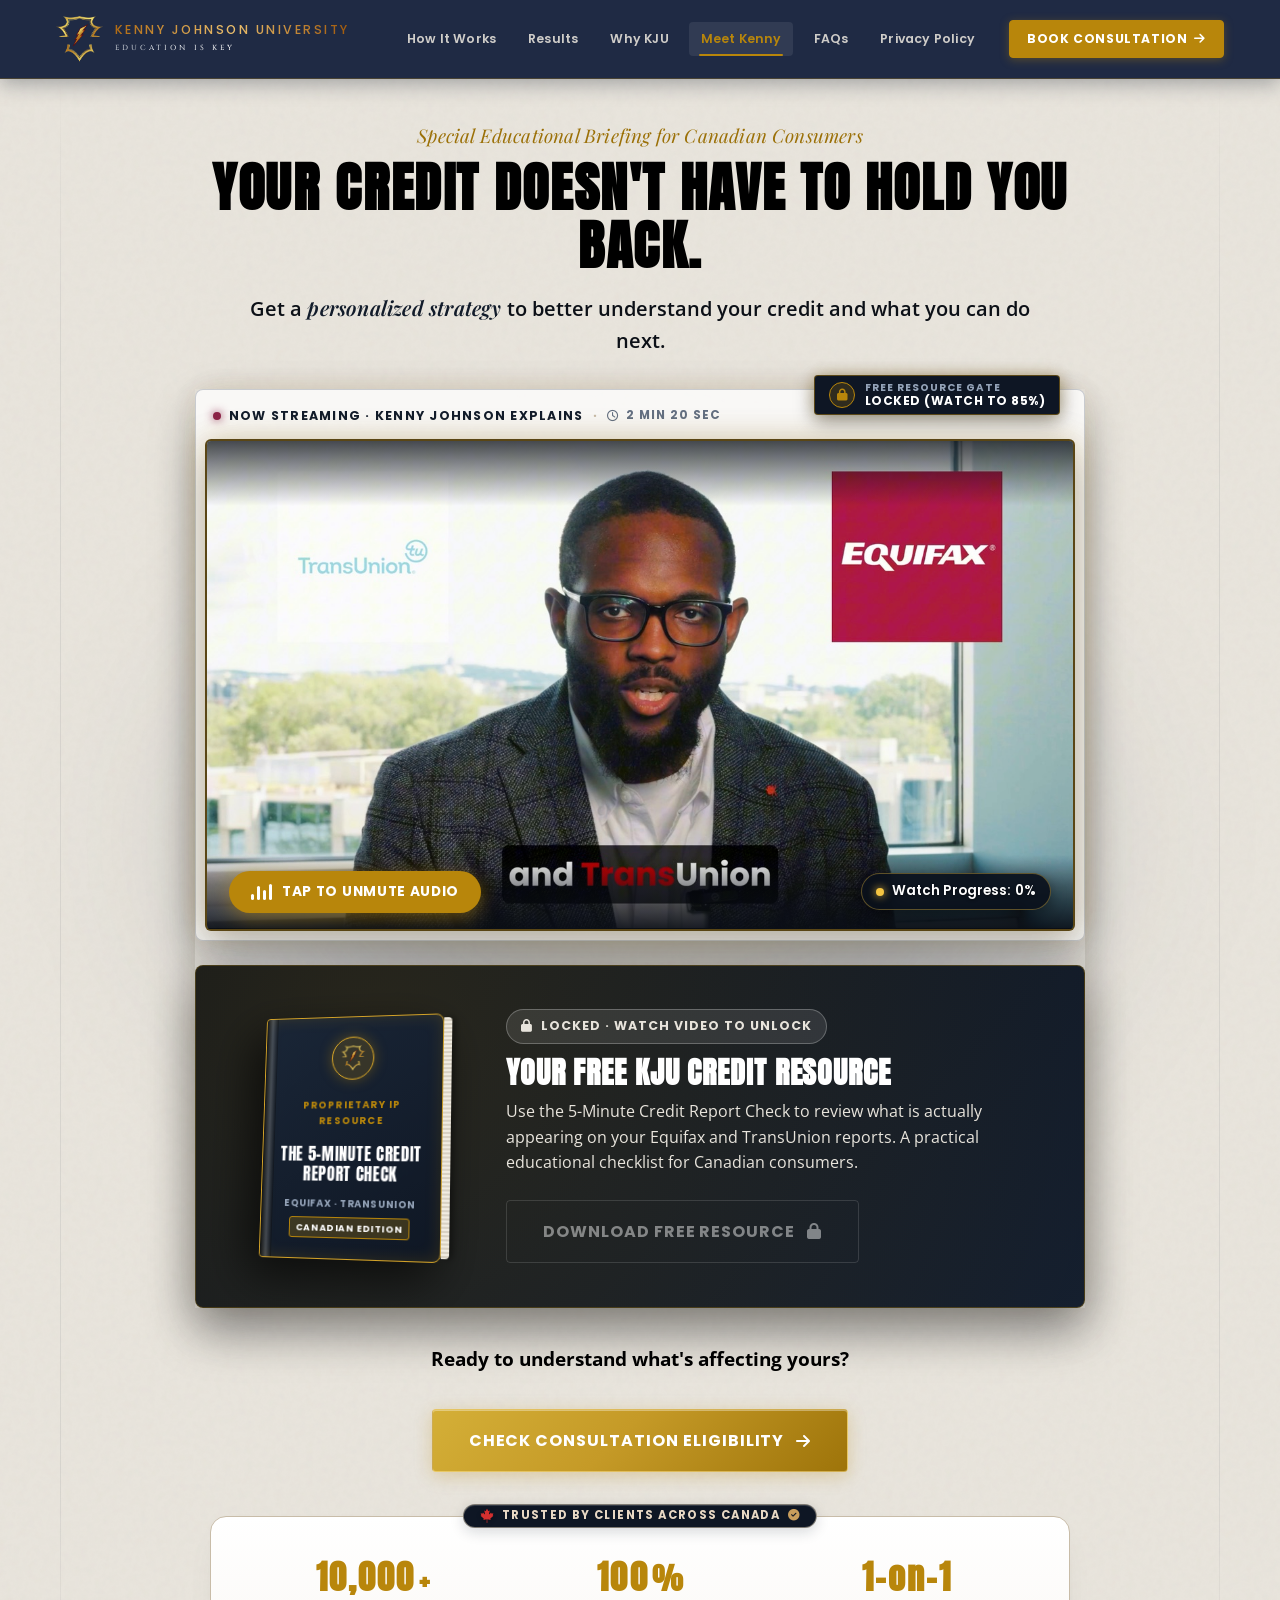
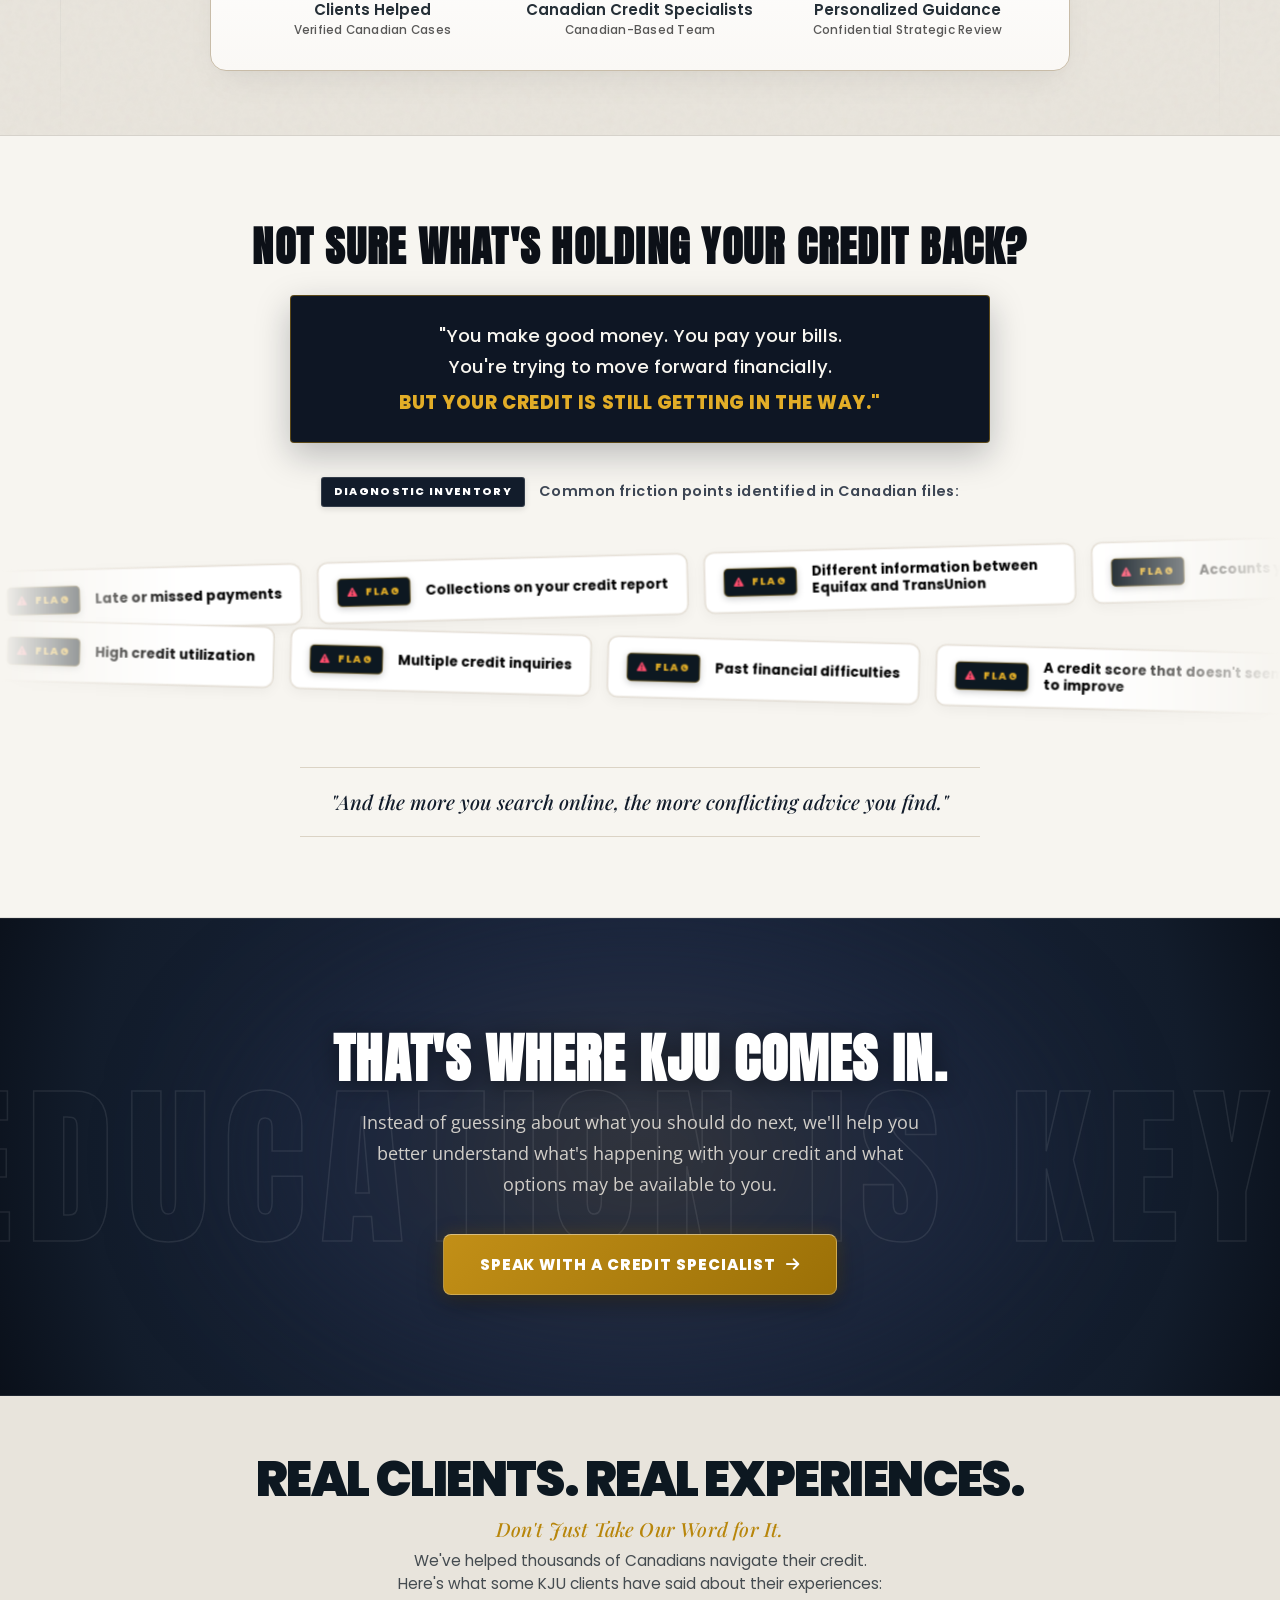
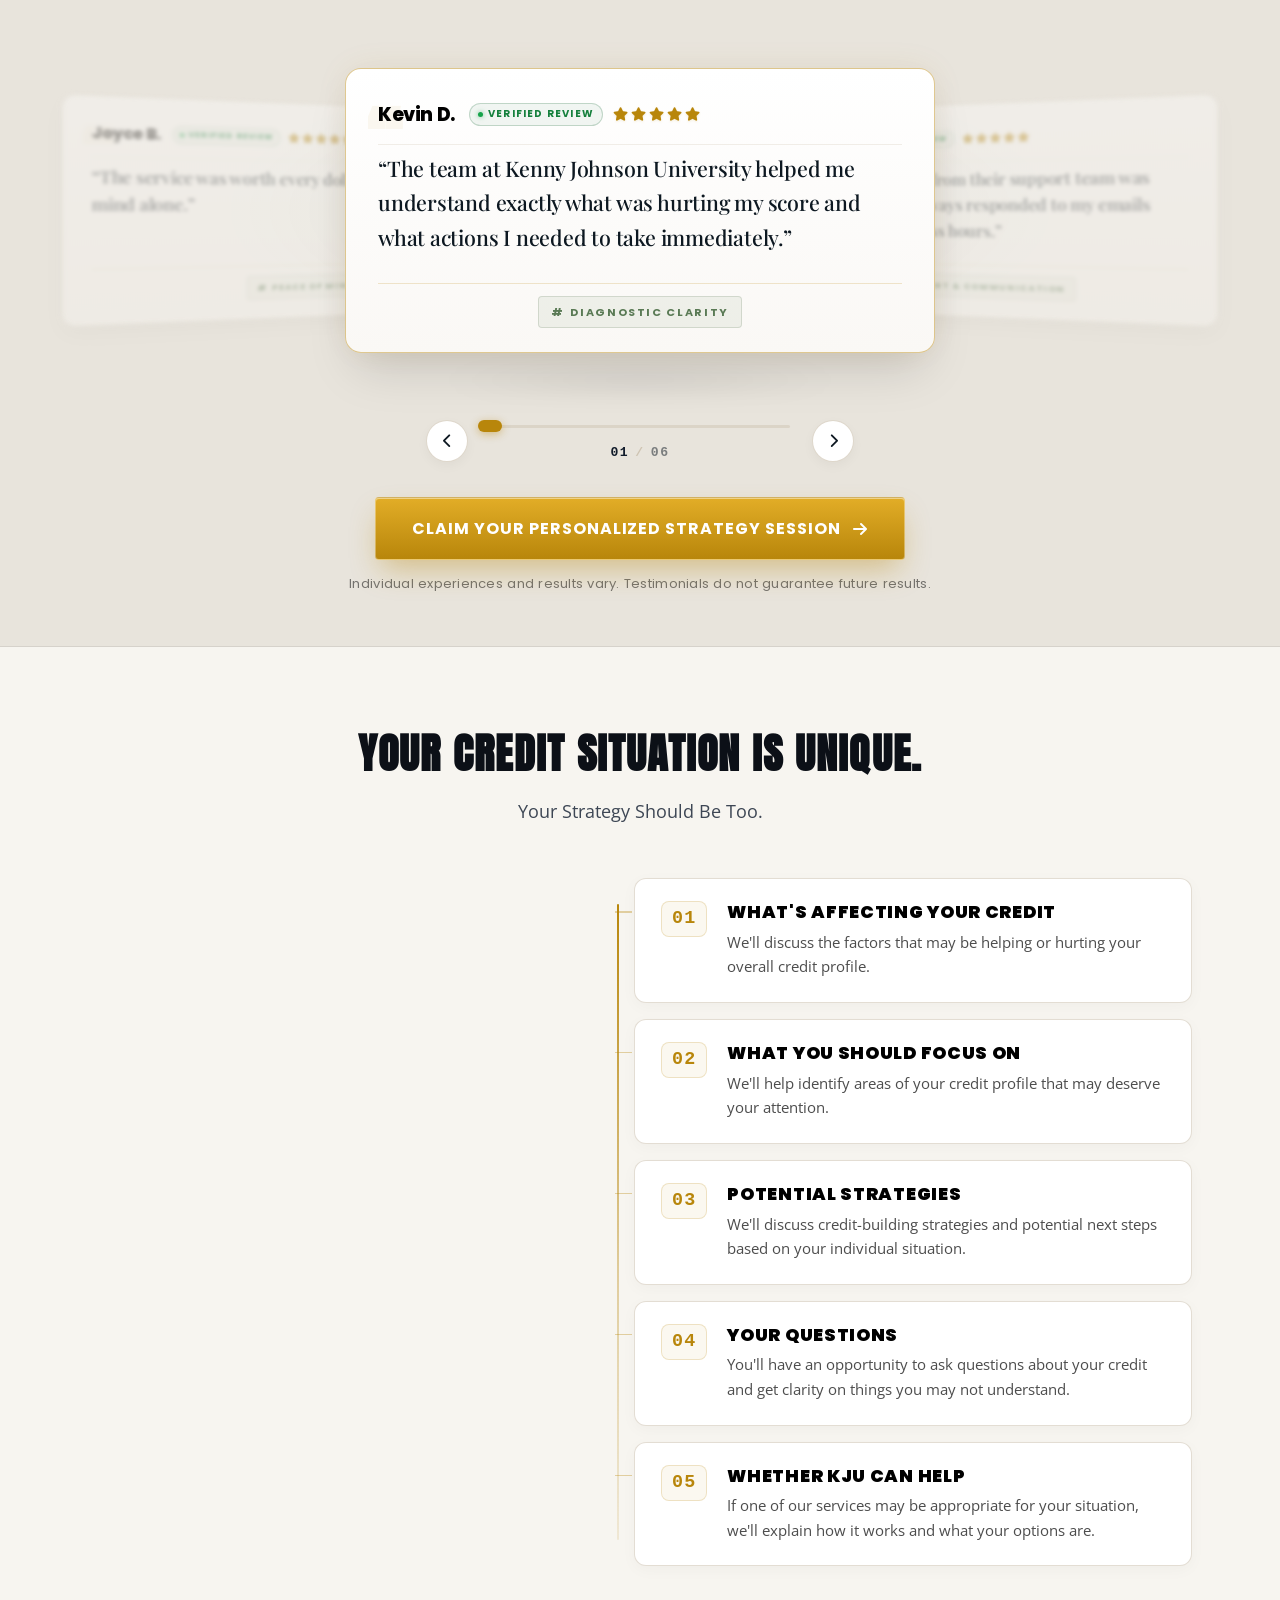
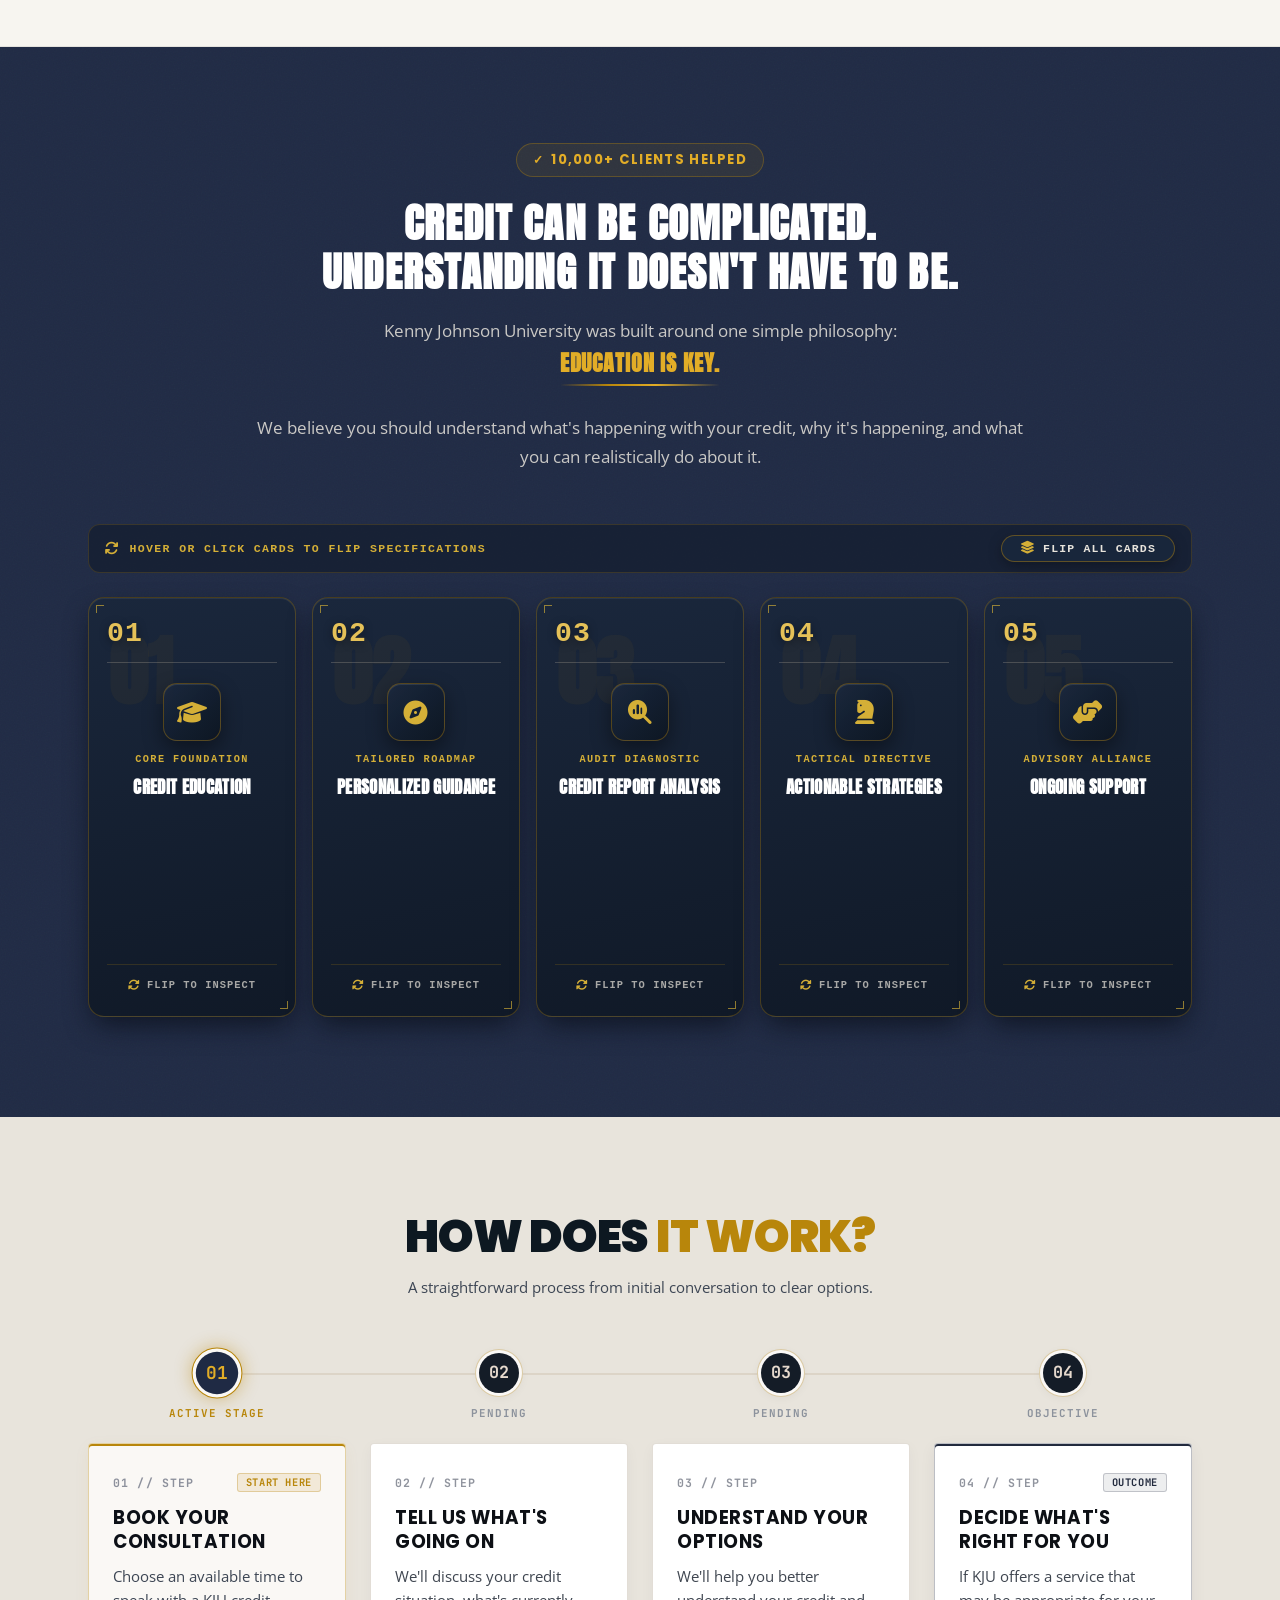
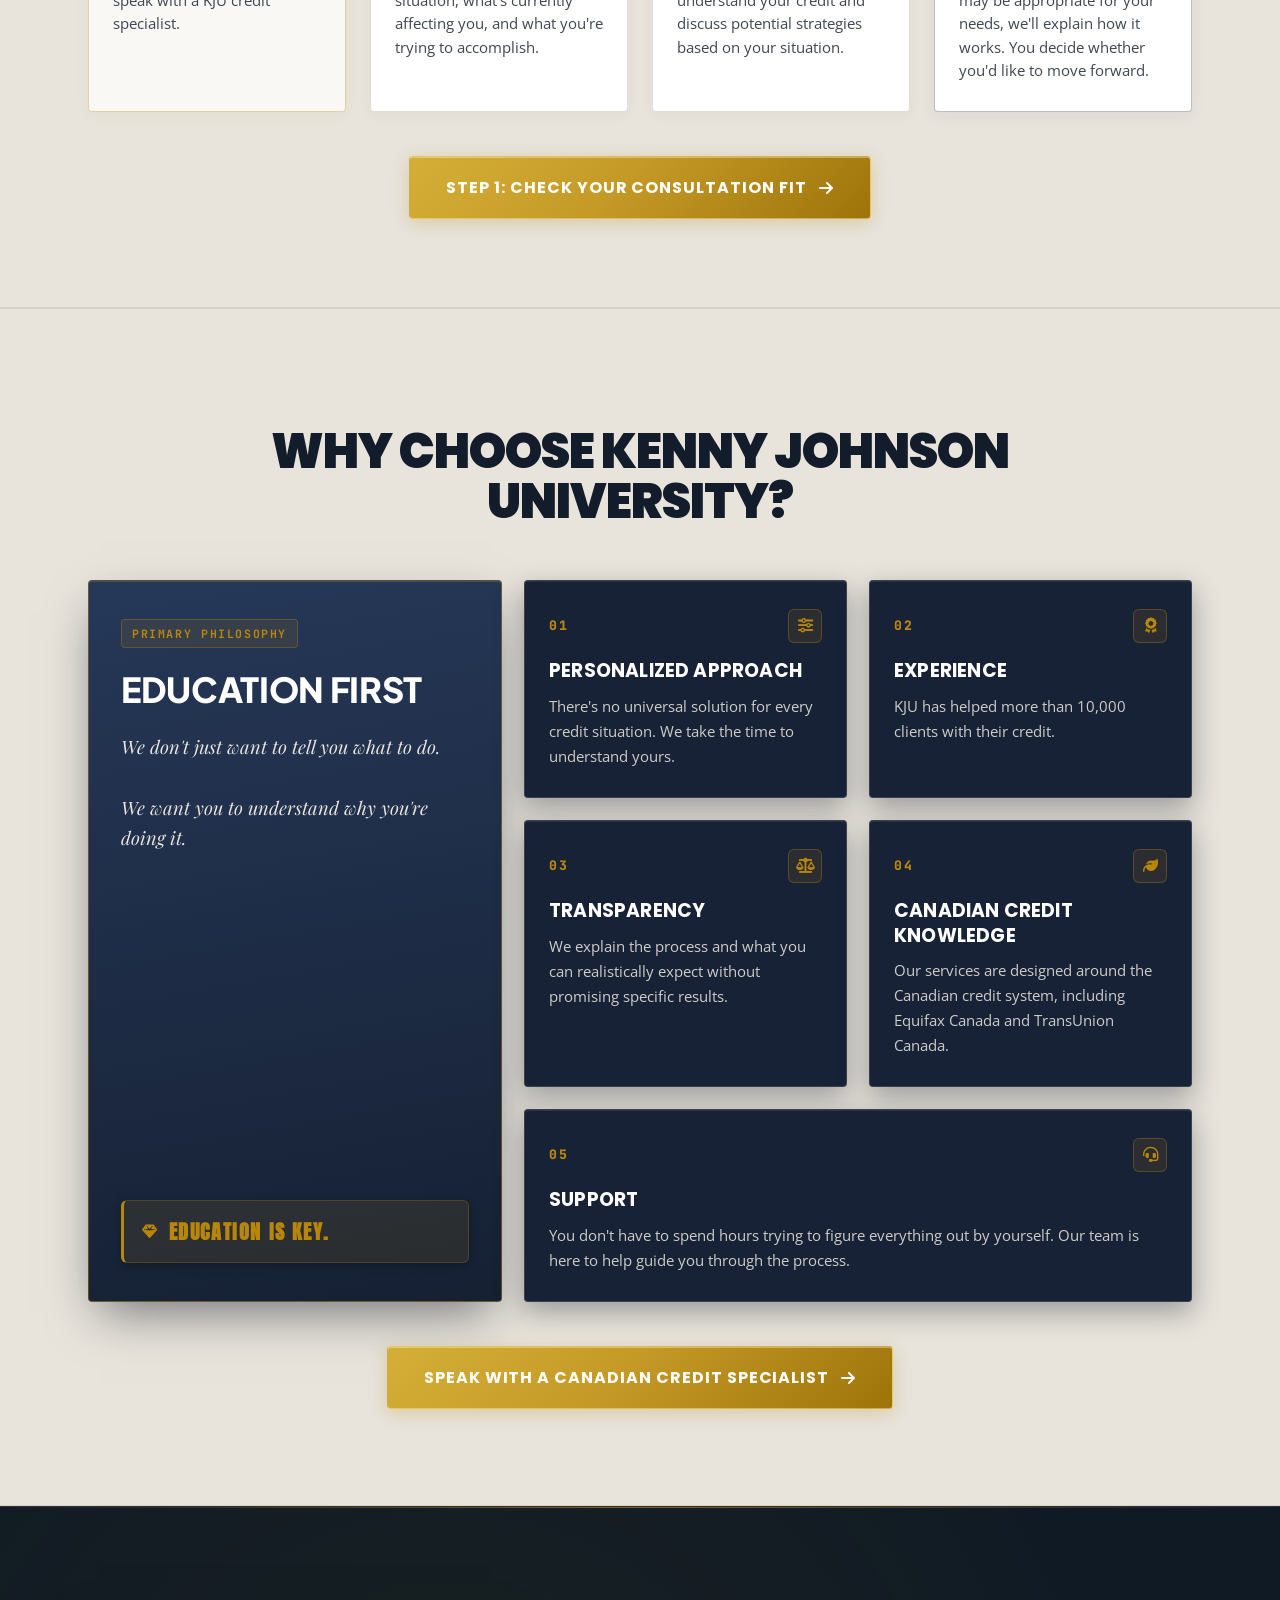
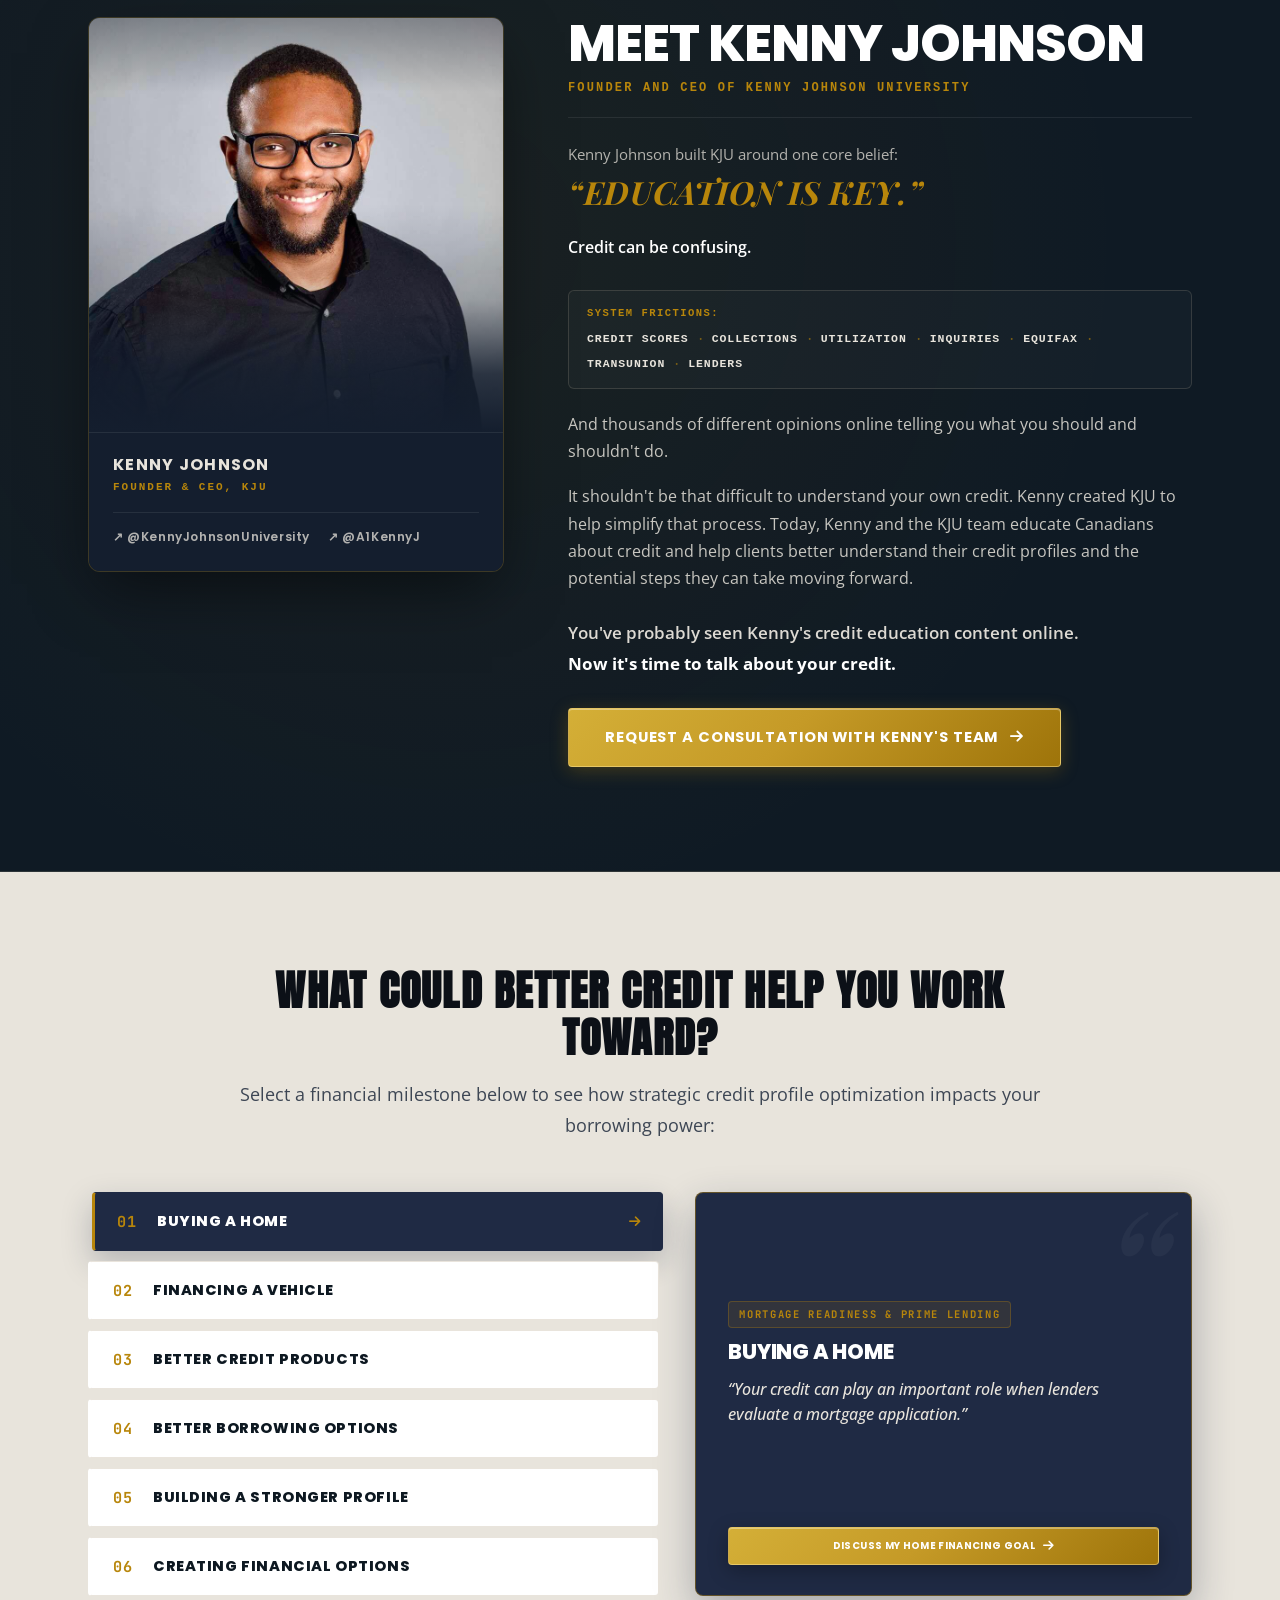
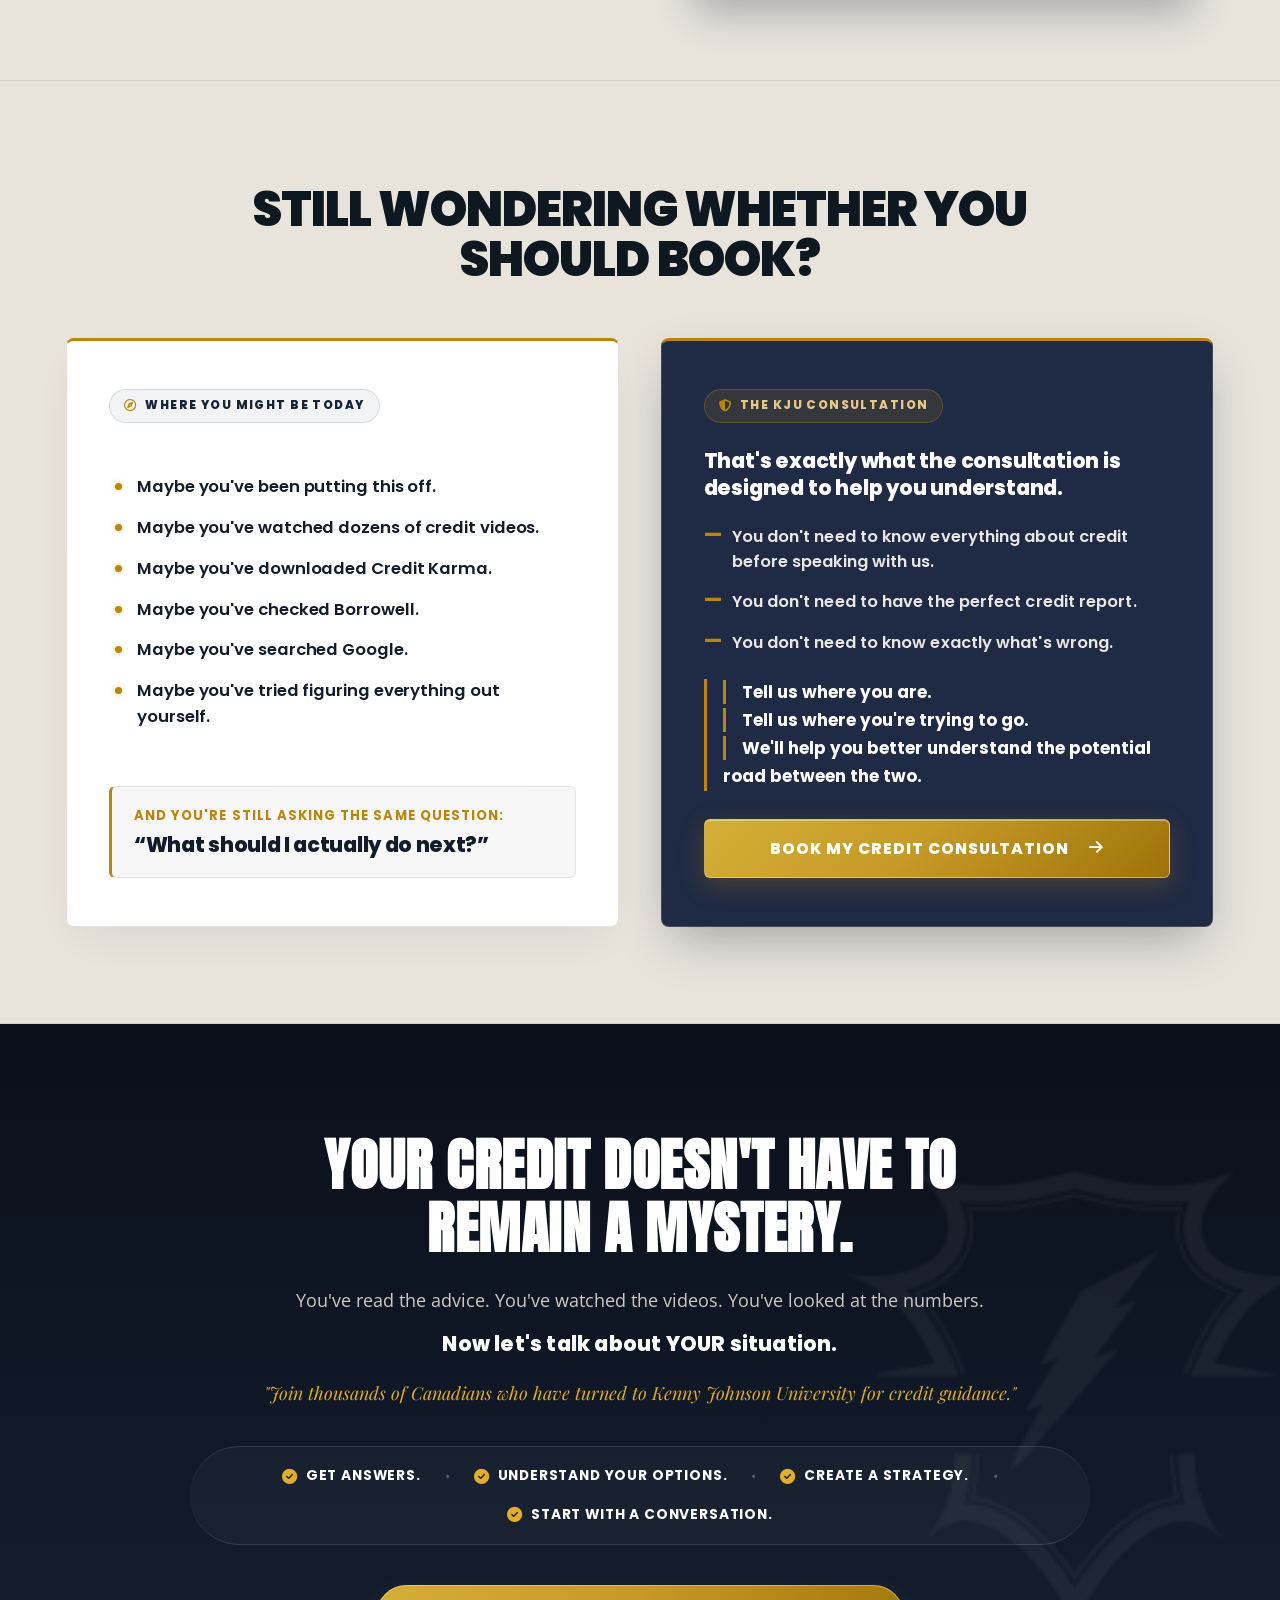
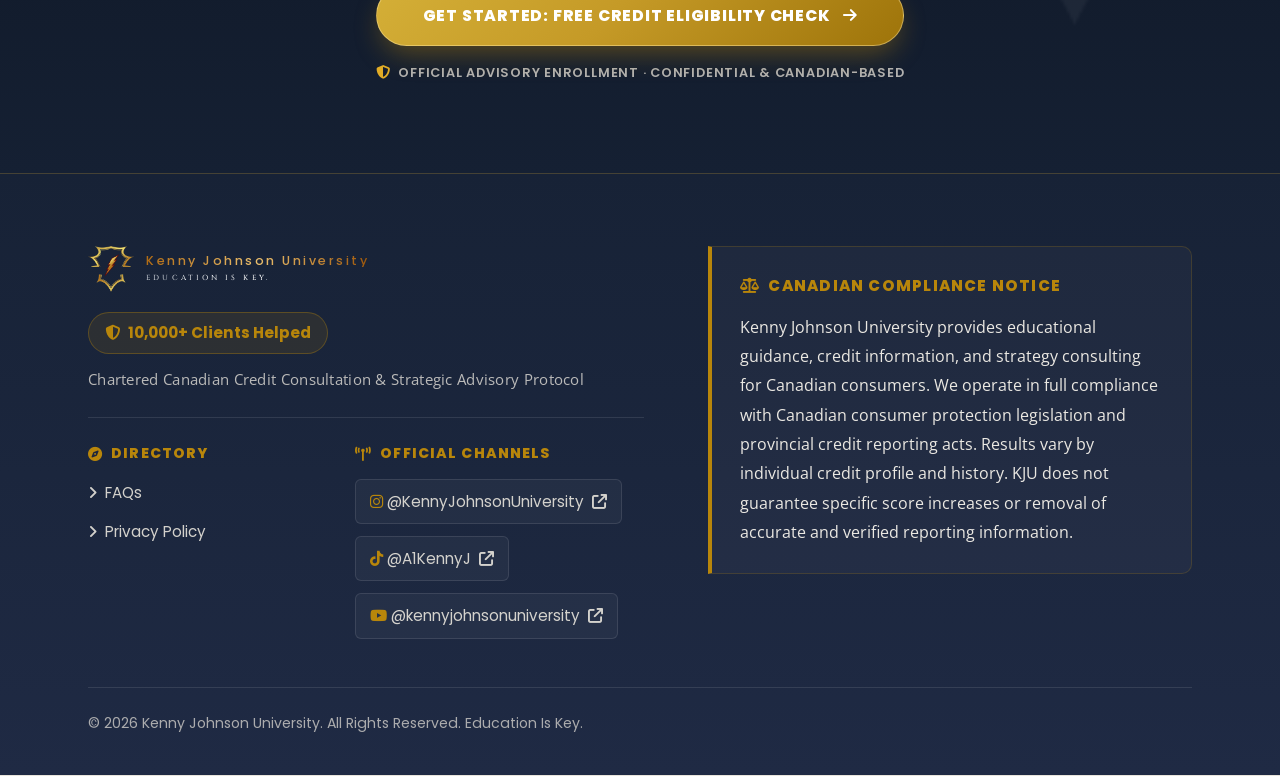
==== commit 3f127c75: "Enable teammate selection for both Yes and No on Q10 and remove routing form redirect" ====
--- a/index.html
+++ b/index.html
@@ -2031,11 +2031,11 @@
           <button type="button" class="kju-option-btn" data-value="No"><span>No, I do not have access to both yet</span> <i class="fa-solid fa-chevron-right"></i></button>
         </div>
 
-        <!-- Sales Teammate Selection (revealed when 'No' is selected) -->
+        <!-- Sales Teammate Selection (revealed when 'Yes' or 'No' is selected) -->
         <div class="kju-teammate-selector-wrap" id="kjuTeammateSelectorQ10" style="display: none; margin-top: 20px;">
           <div class="kju-teammate-selector-header">
             <i class="fa-solid fa-headset" style="color: var(--kju-gold);"></i>
-            <span>A sales teammate will help you get access. Choose your credit consultant:</span>
+            <span id="kjuTeammateHeaderTitle">Choose your credit consultant:</span>
           </div>
           <div class="kju-teammate-grid">
             <button type="button" class="kju-teammate-btn is-active" data-teammate-id="mariane">
--- a/css/style.css
+++ b/css/style.css
@@ -7568,11 +7568,7 @@
 }
 
 .kju-modal-card.is-calendly-active .kju-form-nav {
-  margin-top: 12px;
-  padding-top: 10px;
-  border-top: 1px solid rgba(200, 188, 168, 0.25);
-  display: flex;
-  justify-content: flex-start;
+  display: none !important;
 }
 
 .kju-teammate-status-bar {
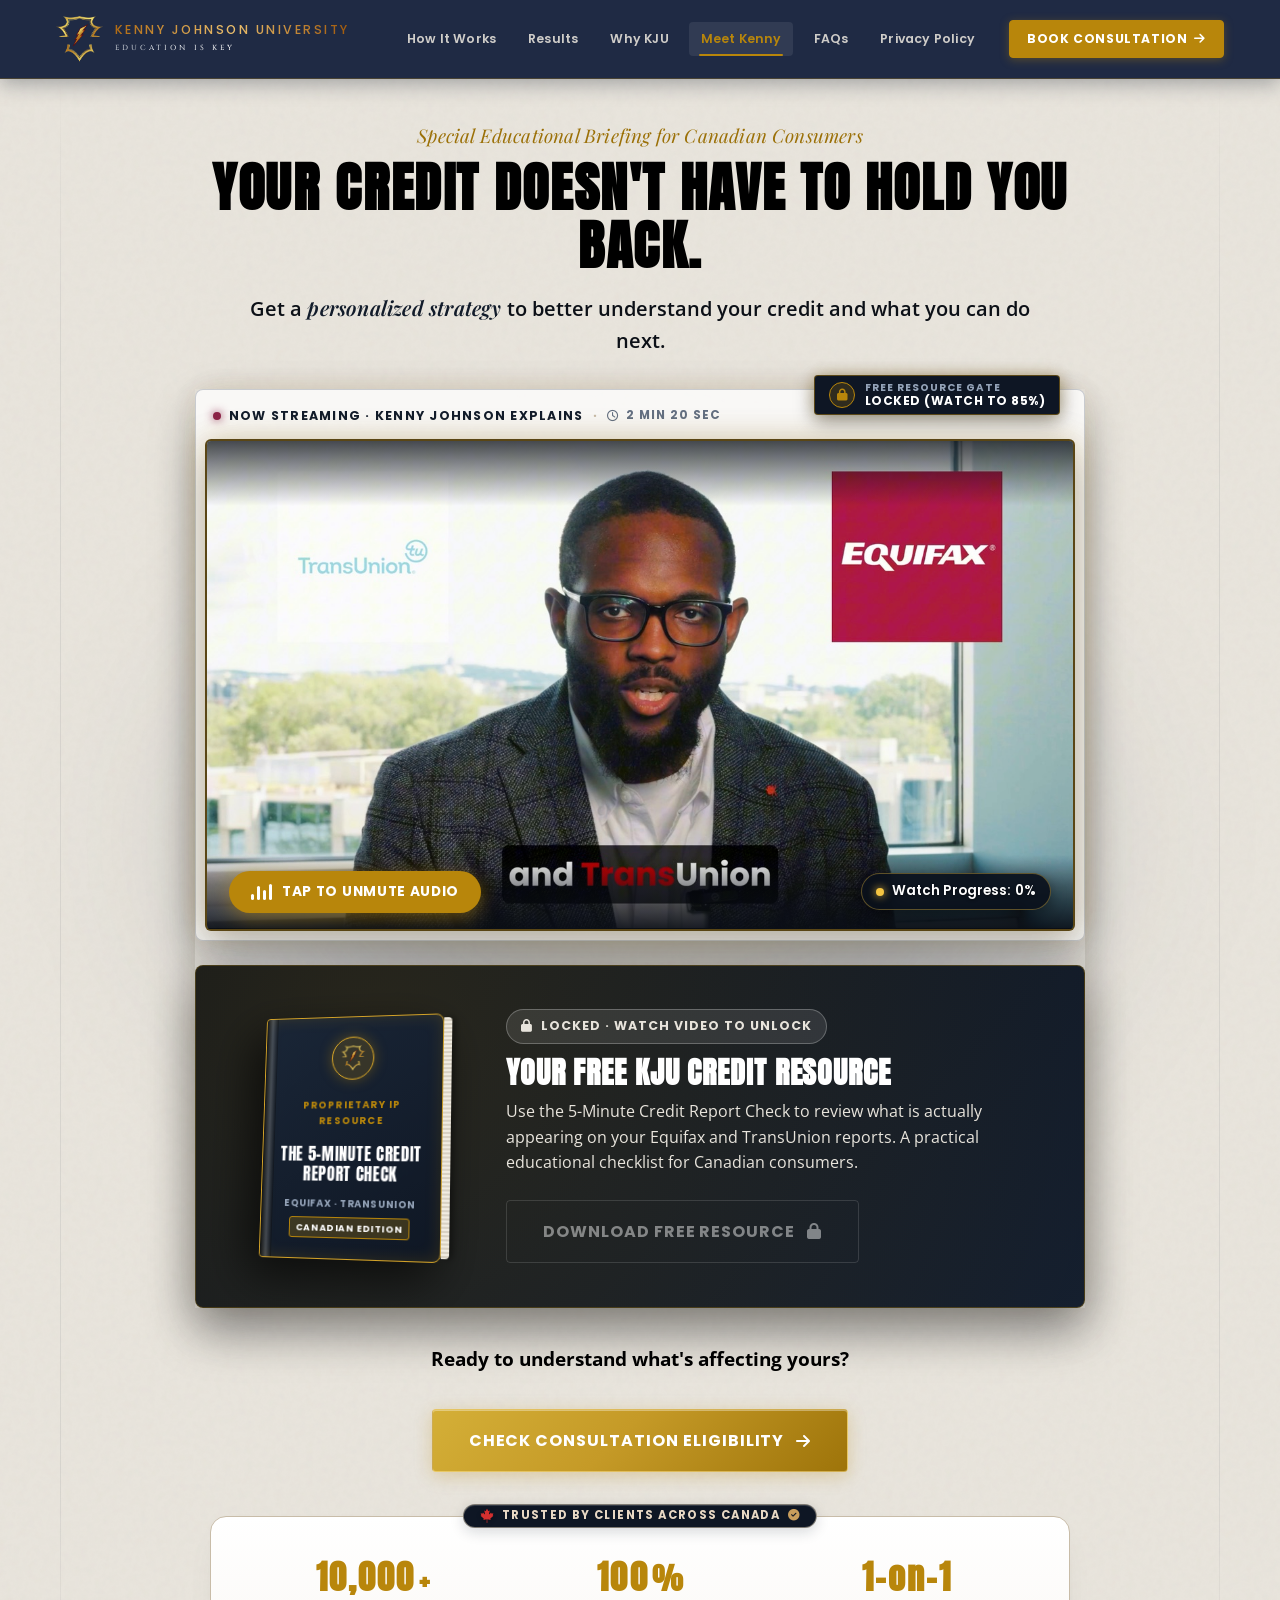
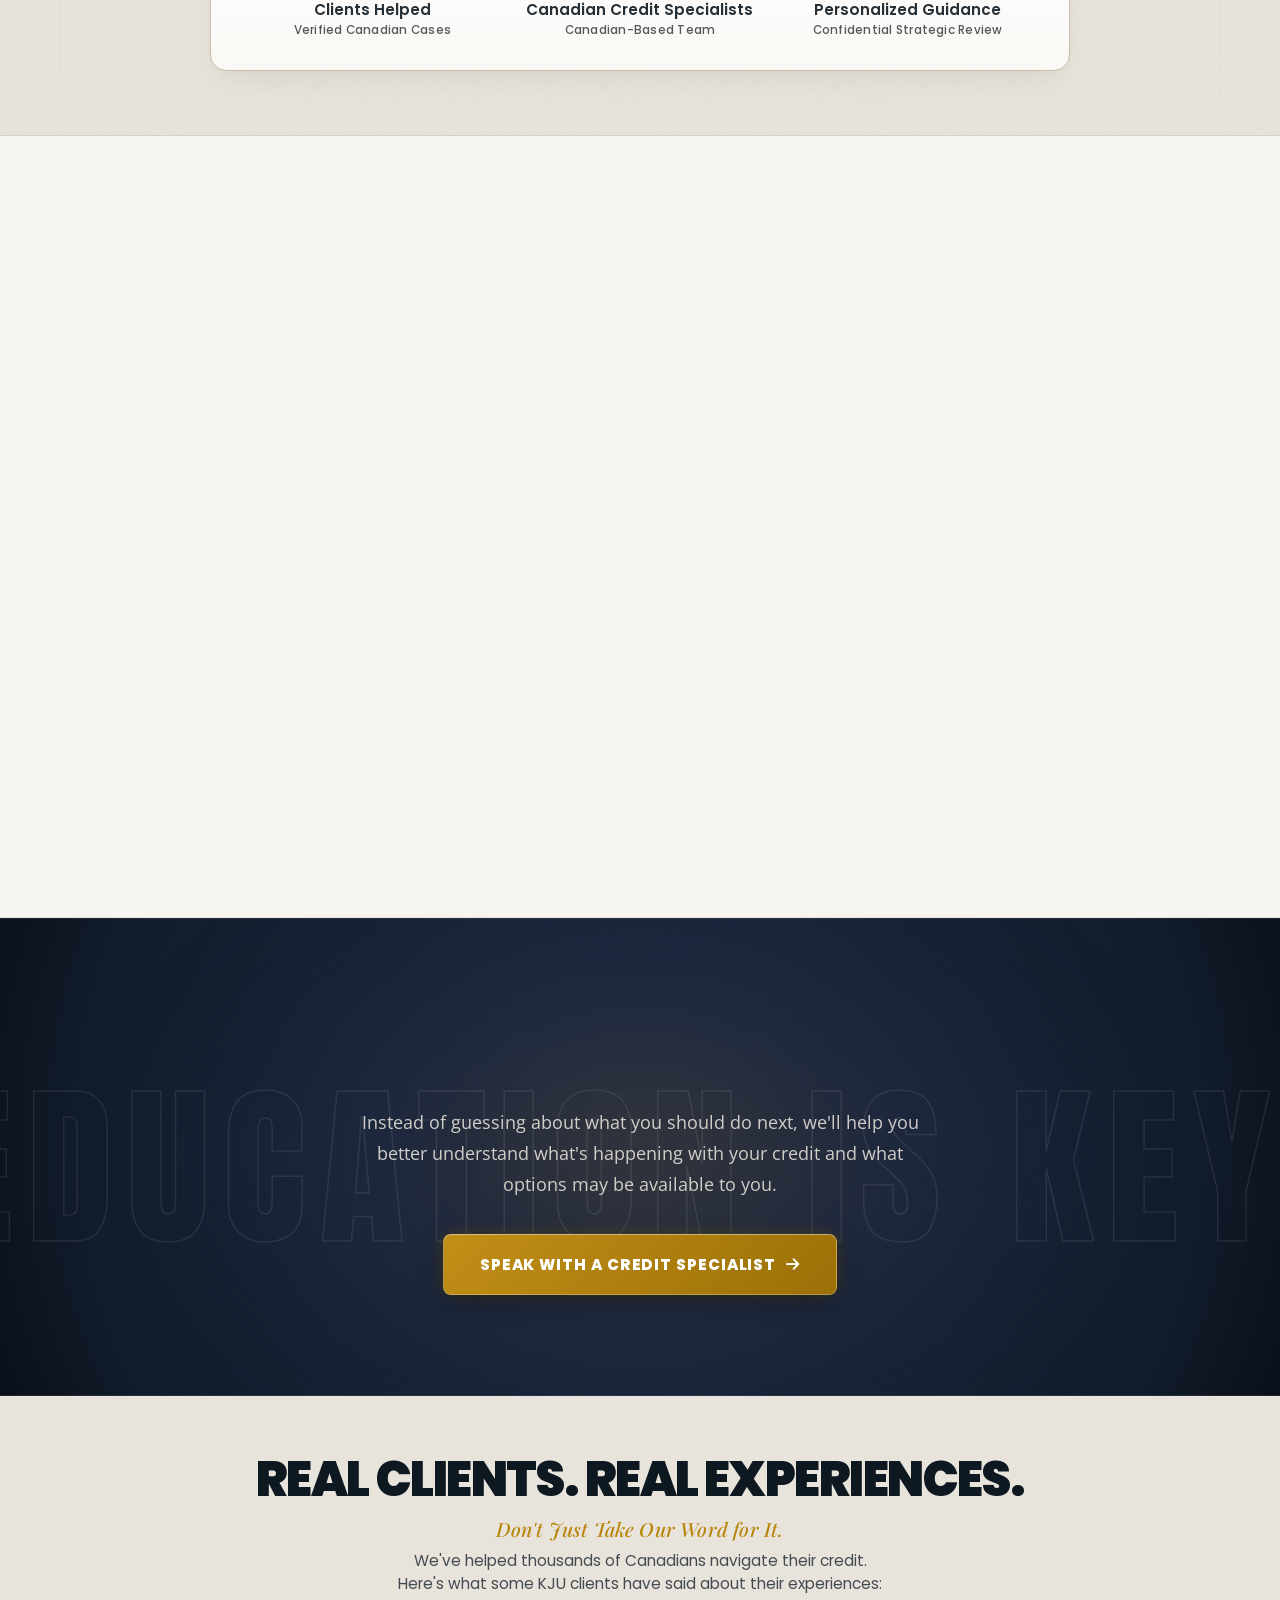
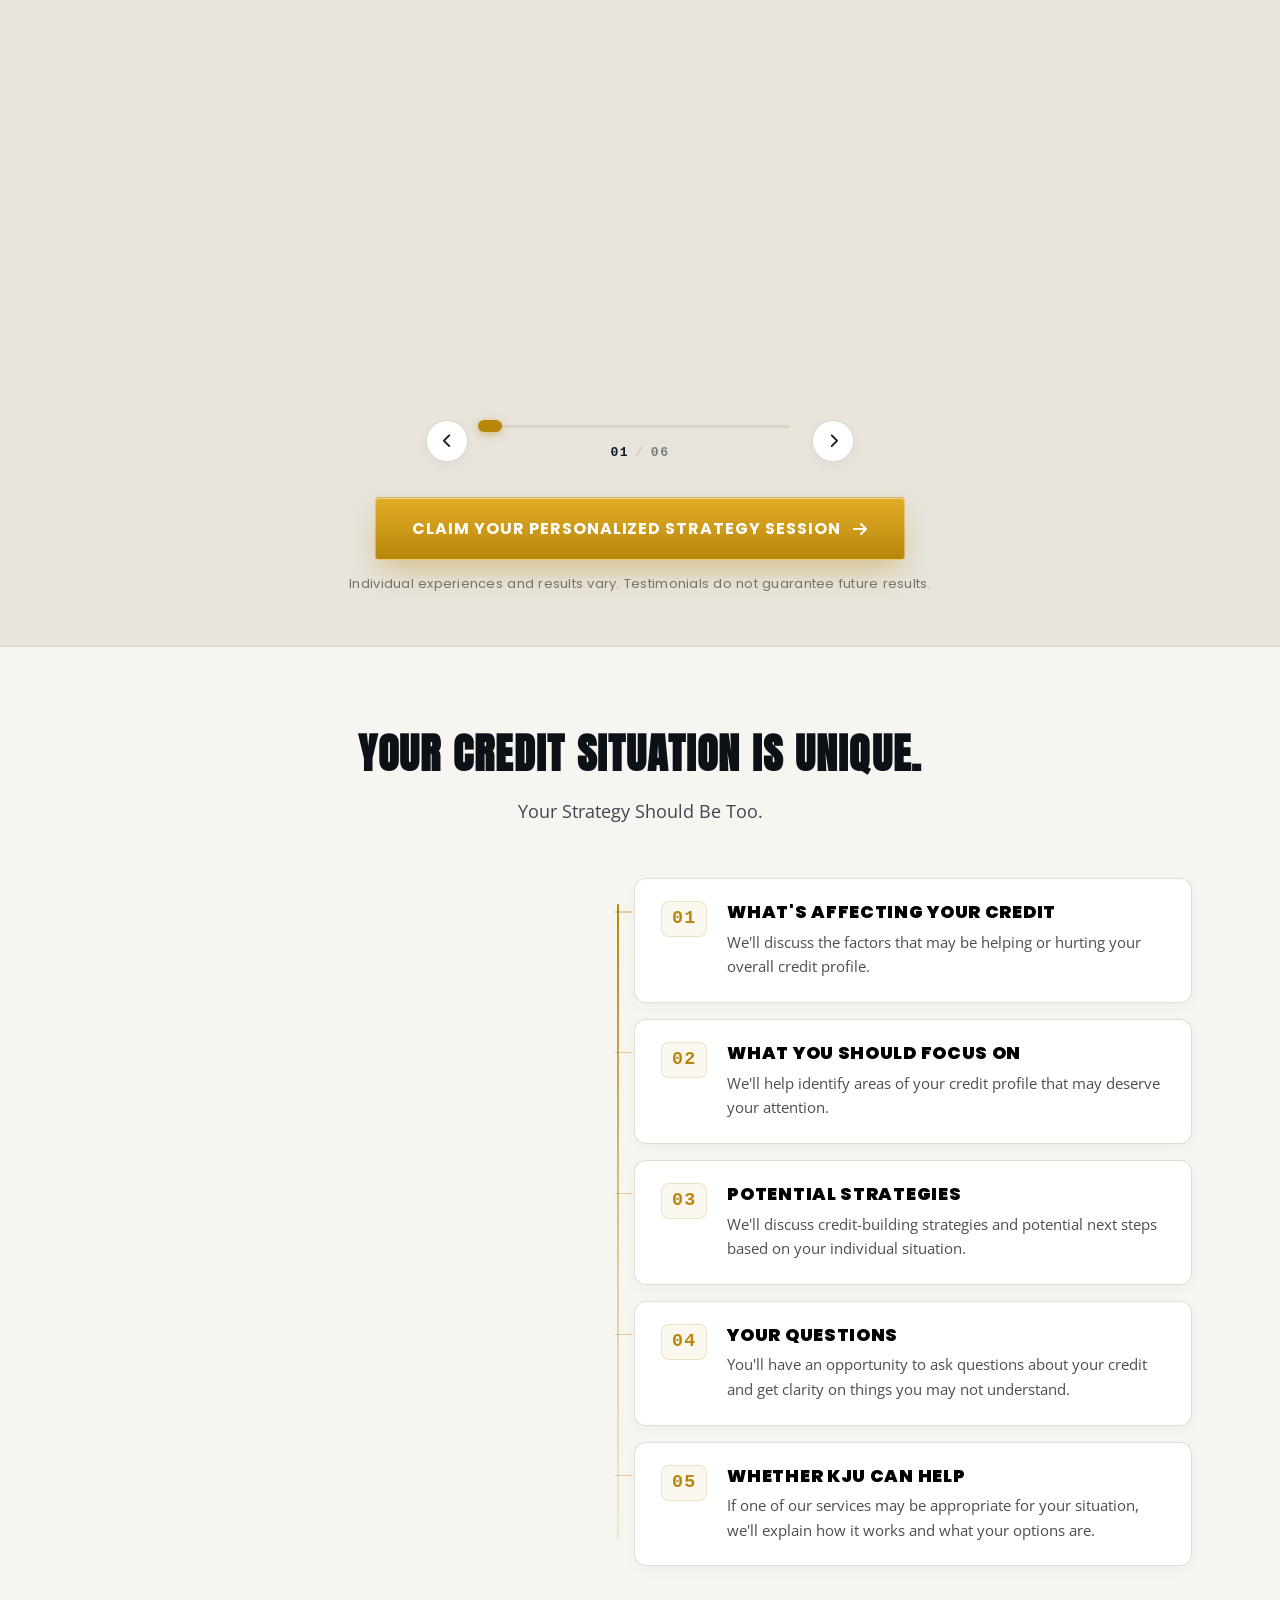
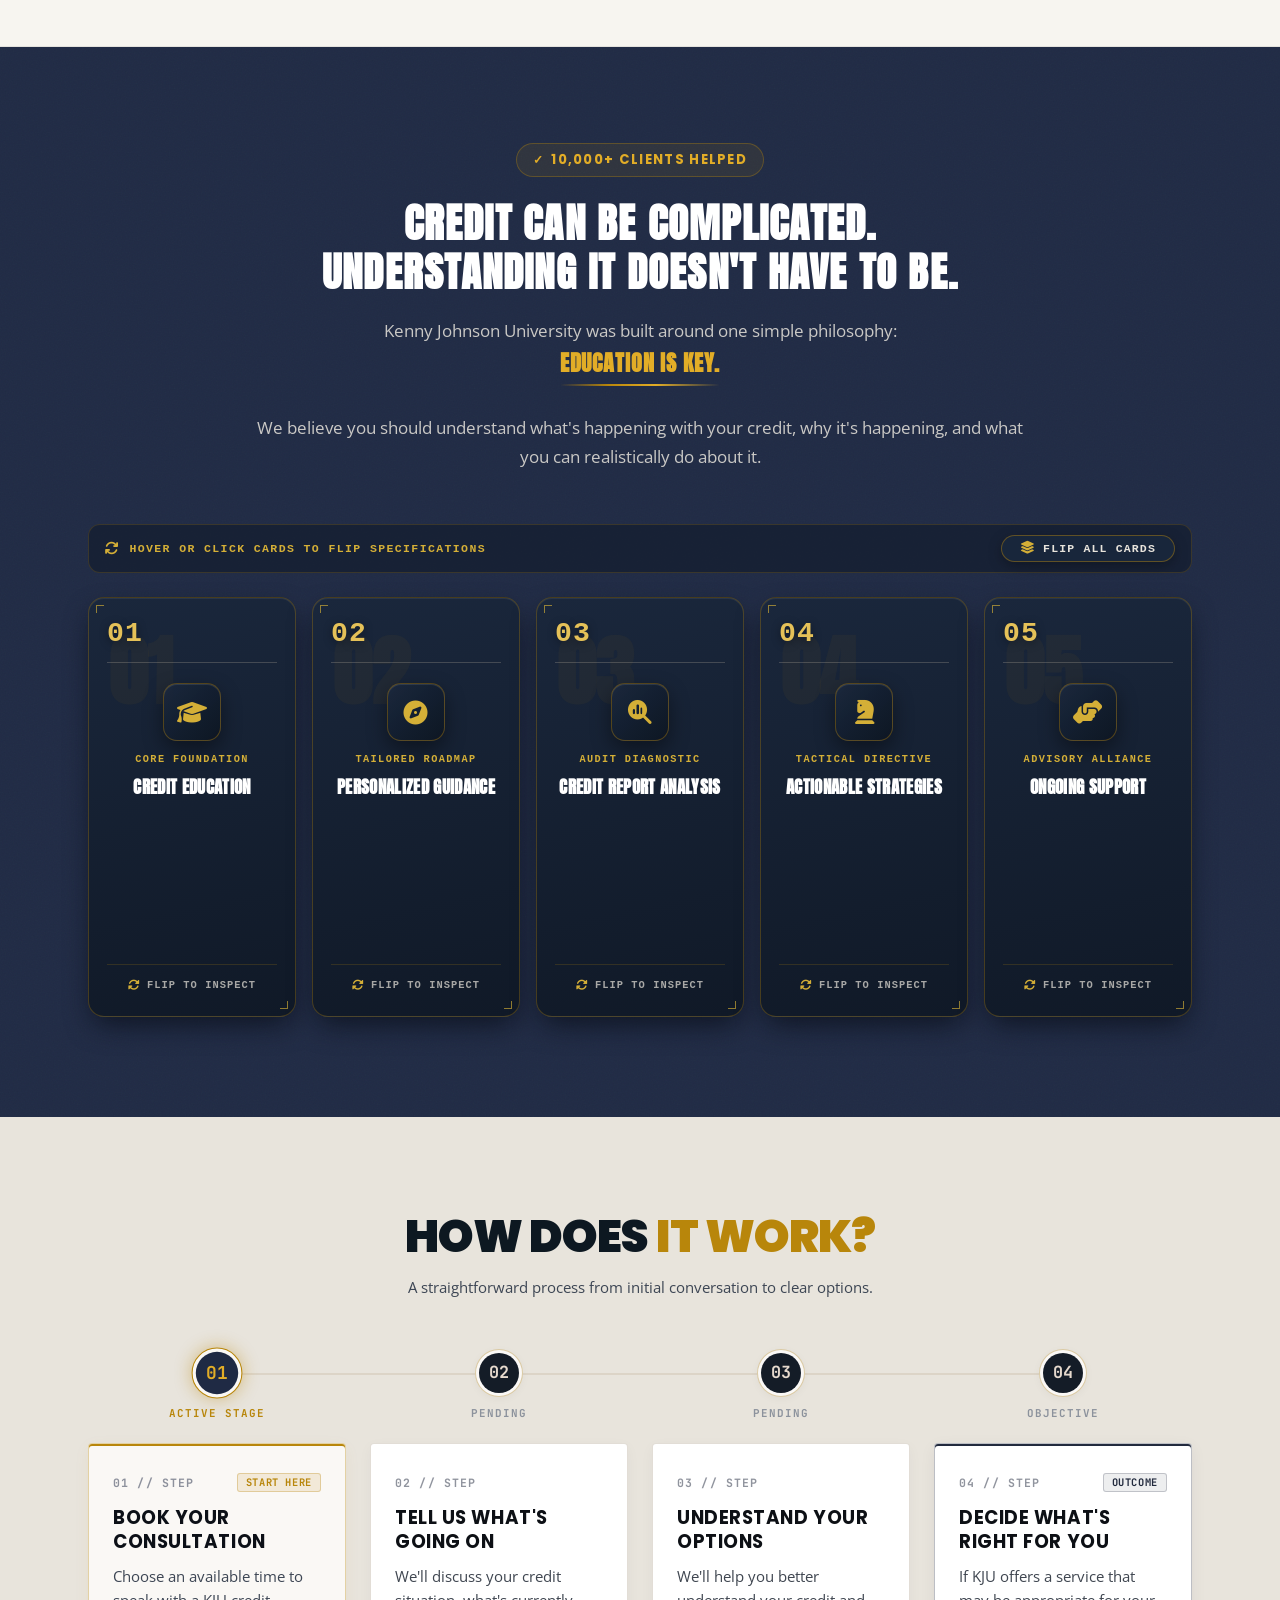
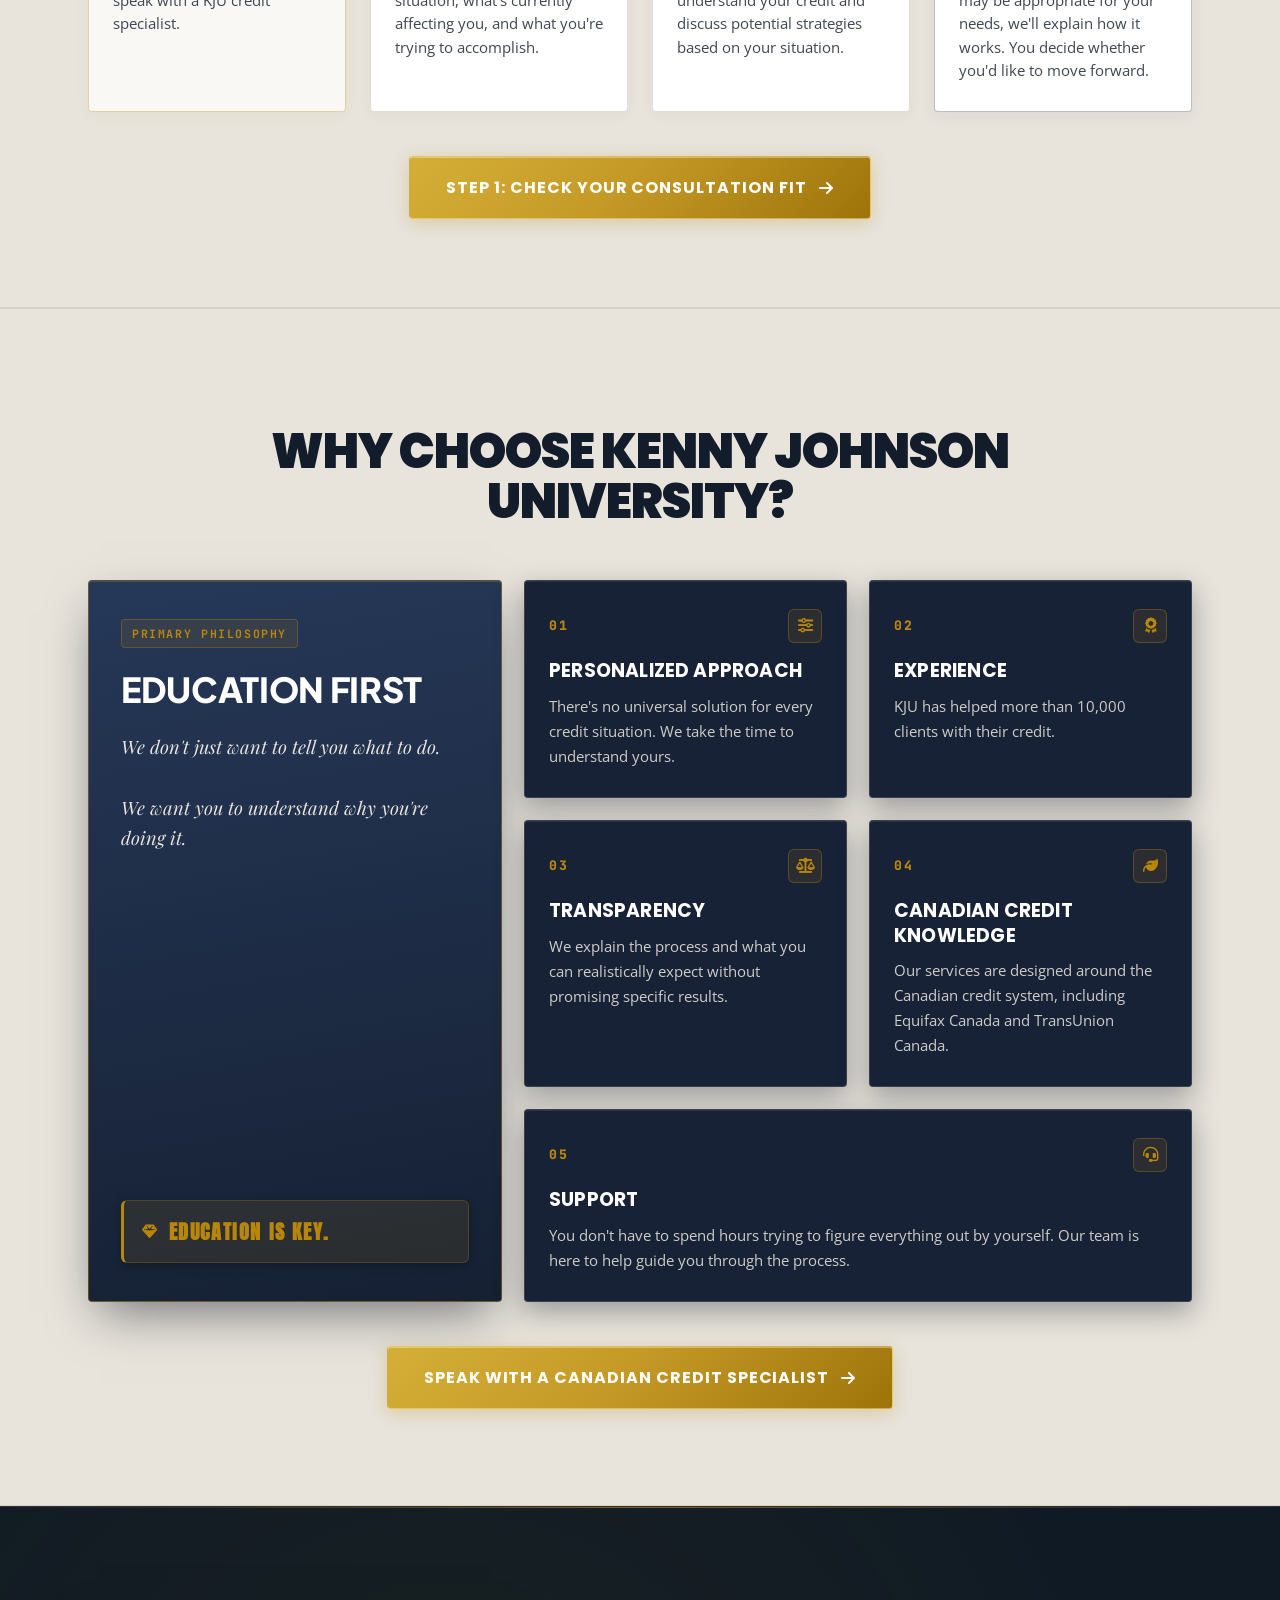
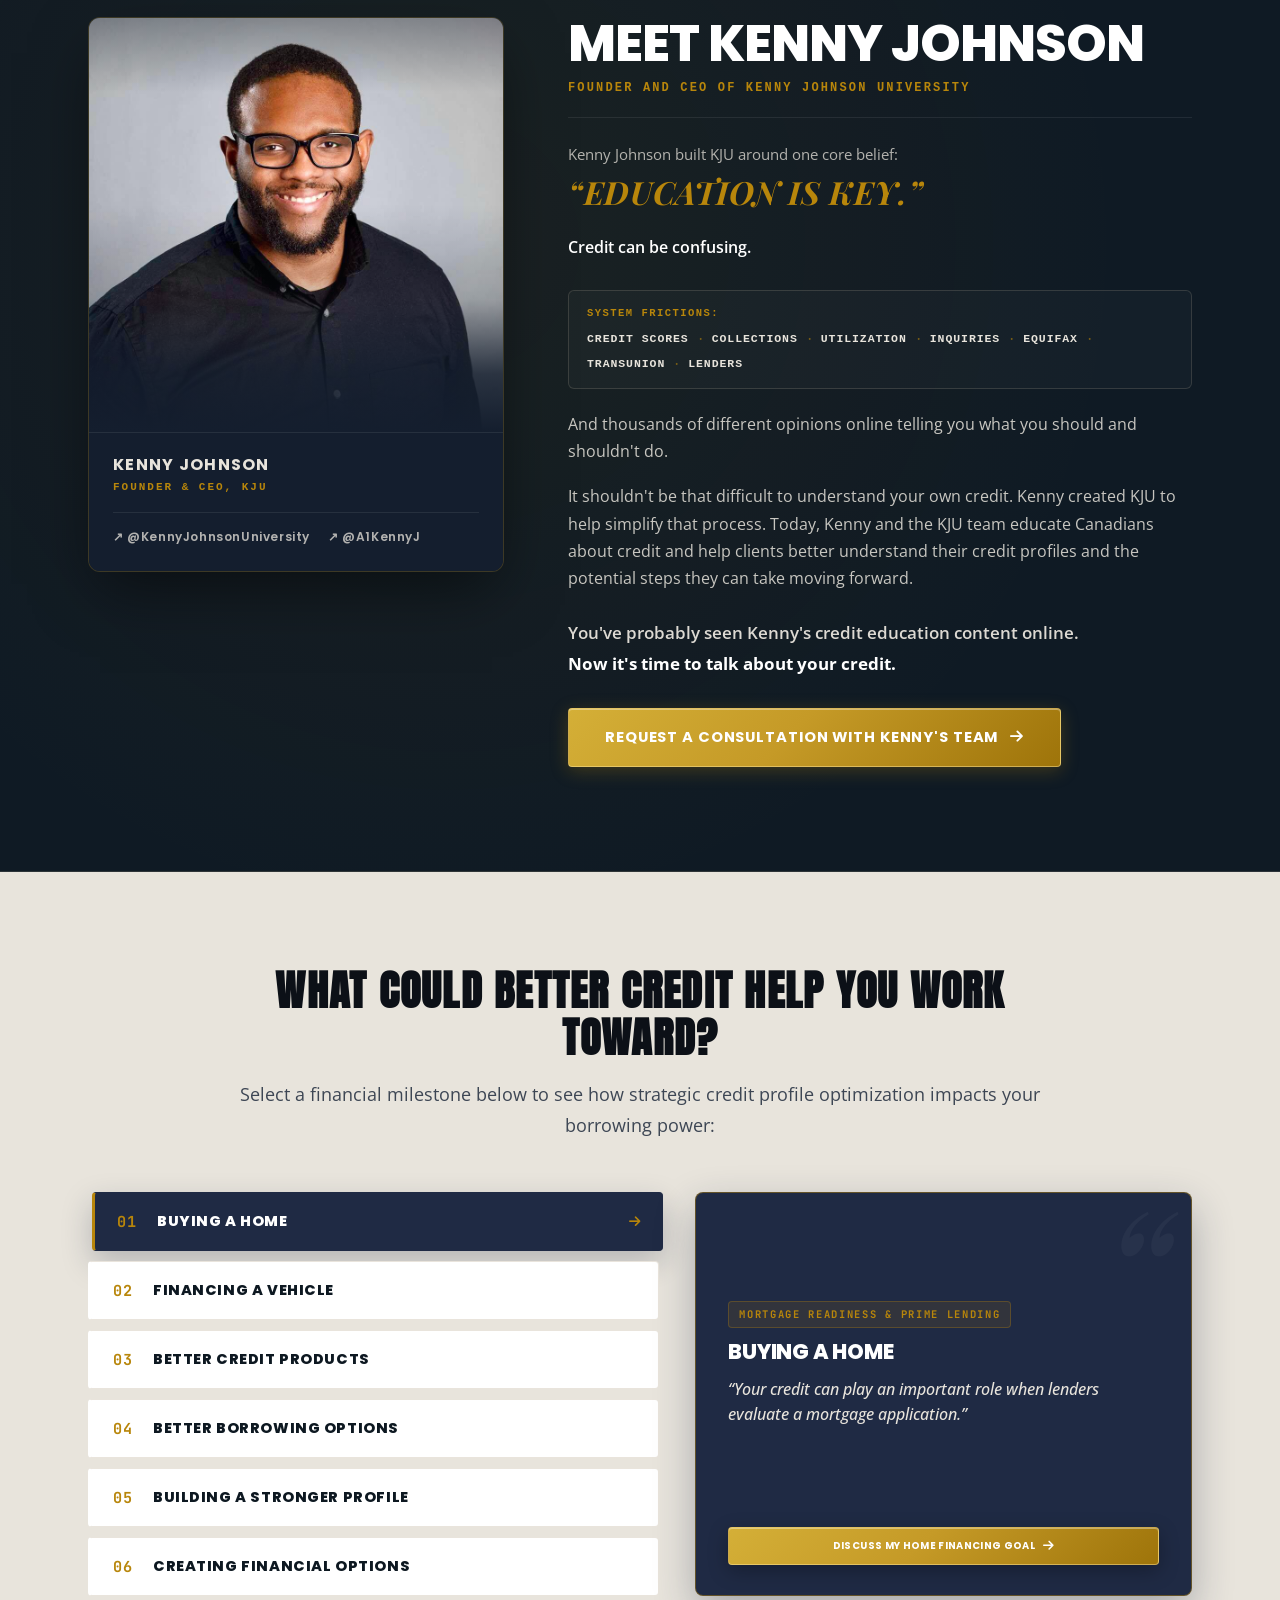
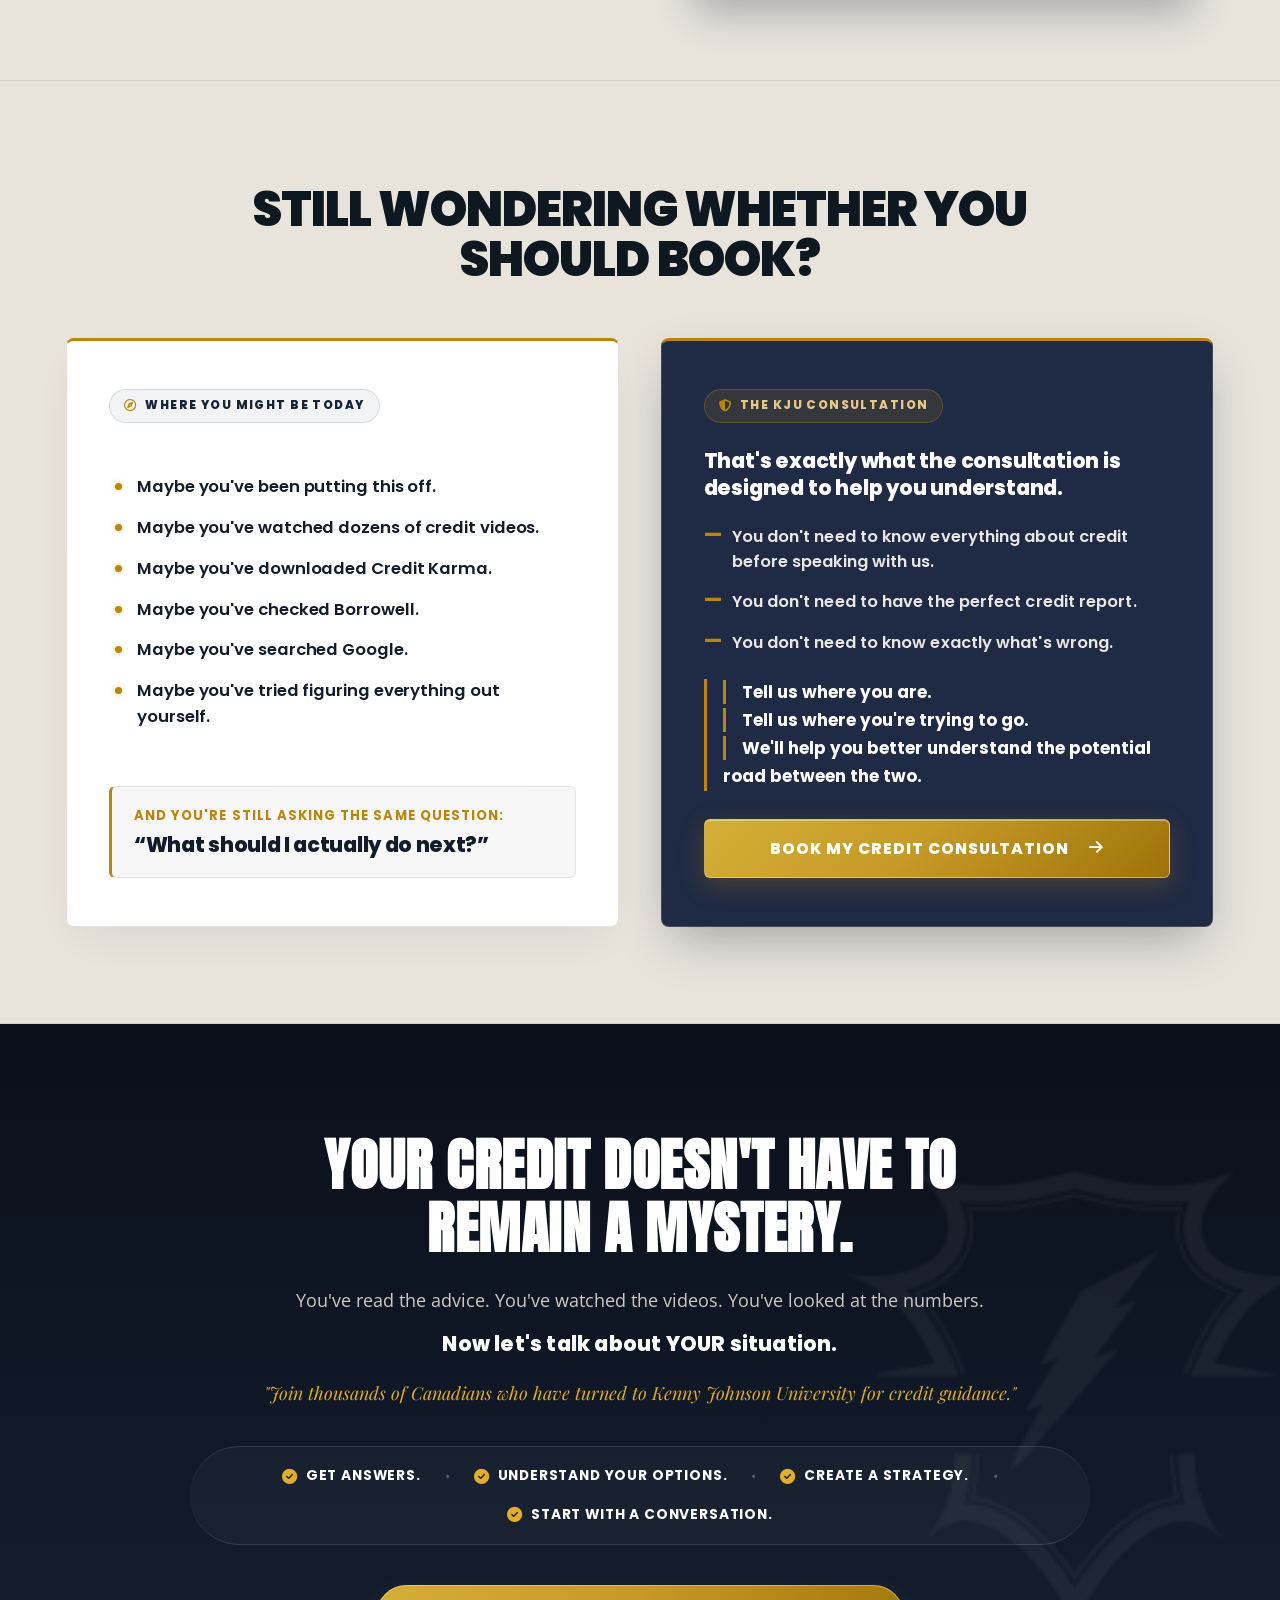
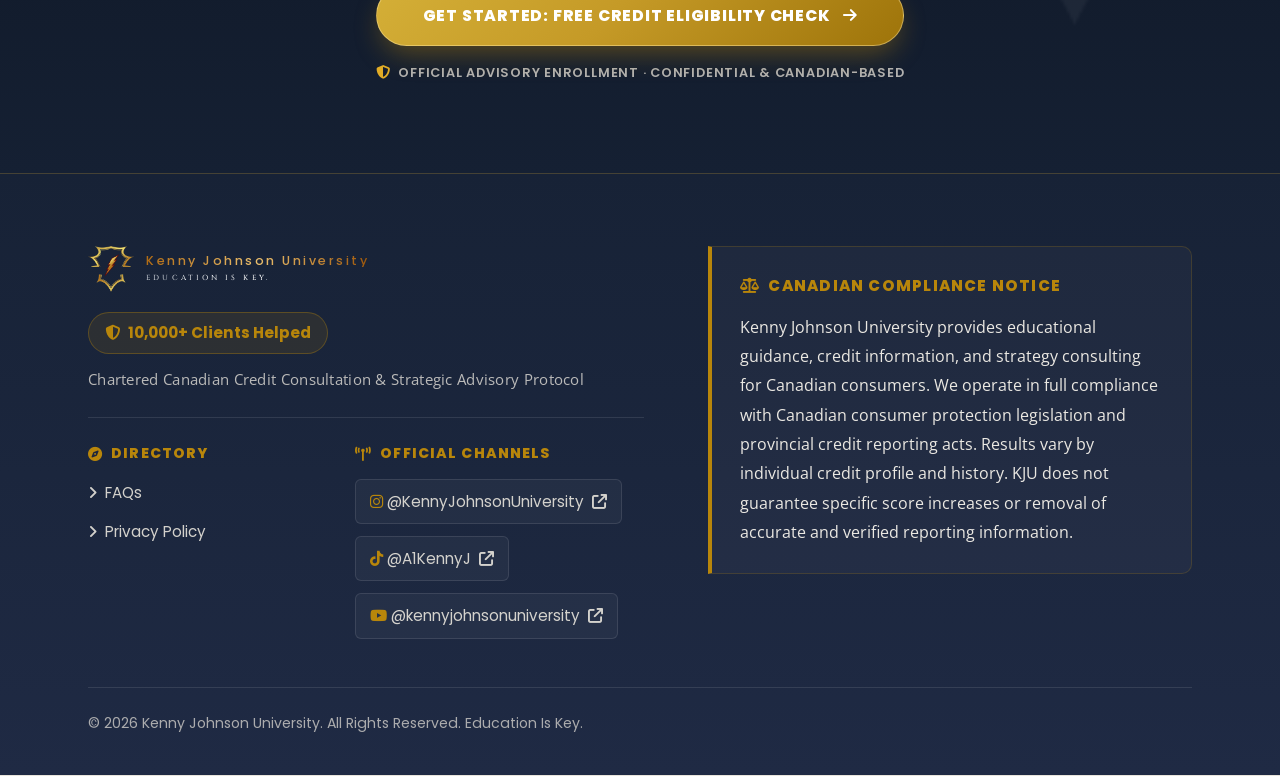
==== commit ec930991: "Enhance mobile responsiveness, center meet section headers, update FAQ initial state, and add entran" ====
--- a/index.html
+++ b/index.html
@@ -539,9 +539,9 @@
        ========================================================================== -->
   <section class="kju-testimonial-section" id="kjuTestimonials">
     <div class="kju-container">
-      <div class="kju-section-header kju-testimonial-header kju-reveal">
-        <h2 class="kju-section-title kju-testimonial-title">REAL CLIENTS. REAL EXPERIENCES.</h2>
-        <div class="kju-testimonial-subhead-wrap">
+      <div class="kju-section-header kju-testimonial-header">
+        <h2 class="kju-section-title kju-testimonial-title kju-reveal">REAL CLIENTS. REAL EXPERIENCES.</h2>
+        <div class="kju-testimonial-subhead-wrap kju-reveal kju-delay-1">
           <span class="kju-testimonial-kicker">Don't Just Take Our Word for It.</span>
           <p class="kju-testimonial-subtext">
             We've helped thousands of Canadians navigate their credit.<br class="kju-sub-br">
@@ -551,7 +551,7 @@
       </div>
 
       <!-- 3D Coverflow / Perspective Depth Stack Stage -->
-      <div class="kju-coverflow-wrapper kju-reveal" id="kjuCoverflowWrapper">
+      <div class="kju-coverflow-wrapper kju-reveal kju-delay-2" id="kjuCoverflowWrapper">
         <div class="kju-coverflow-stage" id="kjuCoverflowStage" tabindex="0" role="region" aria-roledescription="carousel" aria-label="Verified Client Testimonials">
           <div class="kju-coverflow-track" id="kjuCoverflowTrack">
 
@@ -709,7 +709,7 @@
       </div>
 
       <!-- Closing Section CTA Upgrade -->
-      <div class="kju-testimonial-cta-wrap kju-reveal">
+      <div class="kju-testimonial-cta-wrap kju-reveal kju-delay-3">
         <button type="button" class="kju-btn kju-btn-primary kju-btn-prestige" data-open-fit-check>
           <span>CLAIM YOUR PERSONALIZED<br class="kju-prestige-mobile-br"> STRATEGY SESSION</span>
           <i class="fa-solid fa-arrow-right"></i>
@@ -728,16 +728,16 @@
     <div class="kju-container">
       
       <!-- Unified Section Header -->
-      <div class="kju-section-header kju-reveal">
-        <h2 class="kju-section-title">Your Credit Situation Is Unique.</h2>
-        <p class="kju-section-subhead">Your Strategy Should Be Too.</p>
+      <div class="kju-section-header">
+        <h2 class="kju-section-title kju-reveal">Your Credit Situation Is Unique.</h2>
+        <p class="kju-section-subhead kju-reveal kju-delay-1">Your Strategy Should Be Too.</p>
       </div>
 
       <!-- Split-Screen Interactive Diagnostic Terminal -->
       <div class="kju-terminal-layout">
         
         <!-- Left: The Diagnostic Brief (Sticky / Dark Authority Navy) -->
-        <aside class="kju-dossier-panel kju-reveal" aria-label="Initial Audit Framework">
+        <aside class="kju-dossier-panel kju-reveal kju-delay-2" aria-label="Initial Audit Framework">
           <div class="kju-dossier-kicker">
             <span class="kju-dossier-kicker-dot" aria-hidden="true"></span>
             <span>// INITIAL AUDIT FRAMEWORK</span>
@@ -837,7 +837,7 @@
           </div>
 
           <!-- Mobile Swipe Deck Pagination Controls (Mobile only) -->
-          <div class="kju-syllabus-deck-controls" aria-hidden="true">
+          <div class="kju-syllabus-deck-controls kju-reveal kju-delay-3" aria-hidden="true">
             <div class="kju-syllabus-dots">
               <button type="button" class="kju-syllabus-dot is-active" data-index="0" aria-label="Stage 1"></button>
               <button type="button" class="kju-syllabus-dot" data-index="1" aria-label="Stage 2"></button>
@@ -2072,7 +2072,7 @@
           </button>
           <div class="kju-result-box" style="margin-bottom: 0; text-align: left; flex: 1;">
             <h3 class="kju-result-title" id="kjuCalendlyTitle">Select Your Strategy Call Time</h3>
-            <p id="kjuCalendlySubtitle" style="font-size: 0.84rem; color: var(--text-dark-secondary); margin-top: 4px;">
+            <p id="kjuCalendlySubtitle" class="kju-calendly-subtitle">
               Choose an available date and time slot below to complete your booking.
             </p>
           </div>
--- a/css/style.css
+++ b/css/style.css
@@ -2764,7 +2764,7 @@
   position: absolute;
   top: 50%;
   left: 50%;
-  transform: translate(-50%, -50%);
+  transform: translate(-50%, -50%) scale(0.9);
   width: 100%;
   max-width: 860px;
   height: 360px;
@@ -2776,6 +2776,13 @@
   );
   pointer-events: none;
   z-index: 0;
+  opacity: 0;
+  transition: opacity 0.8s ease 0.15s, transform 0.8s cubic-bezier(0.16, 1, 0.3, 1) 0.15s;
+}
+
+.kju-coverflow-wrapper.is-revealed .kju-coverflow-stage::before {
+  opacity: 1;
+  transform: translate(-50%, -50%) scale(1);
 }
 
 /* Faint Floor Shadow / Horizon Line */
@@ -2784,16 +2791,23 @@
   position: absolute;
   bottom: 8px;
   left: 50%;
-  transform: translateX(-50%);
+  transform: translateX(-50%) scale(0.85);
   width: 520px;
   height: 24px;
   background: radial-gradient(ellipse 260px 12px at 50% 50%, rgba(0, 0, 0, 0.12) 0%, transparent 80%);
   filter: blur(12px);
   pointer-events: none;
   z-index: 0;
-}
-
-/* 3D Preserved Track */
+  opacity: 0;
+  transition: opacity 0.75s ease 0.2s, transform 0.75s cubic-bezier(0.16, 1, 0.3, 1) 0.2s;
+}
+
+.kju-coverflow-wrapper.is-revealed .kju-coverflow-stage::after {
+  opacity: 1;
+  transform: translateX(-50%) scale(1);
+}
+
+/* 3D Preserved Track Entrance State */
 .kju-coverflow-track {
   transform-style: preserve-3d;
   position: relative;
@@ -2803,6 +2817,21 @@
   justify-content: center;
   align-items: center;
   z-index: 1;
+  transition: opacity 0.75s cubic-bezier(0.16, 1, 0.3, 1),
+              transform 0.75s cubic-bezier(0.16, 1, 0.3, 1),
+              filter 0.6s ease;
+}
+
+.kju-coverflow-wrapper:not(.is-revealed) .kju-coverflow-track {
+  opacity: 0;
+  transform: translateY(24px) scale(0.95);
+  filter: blur(4px);
+}
+
+.kju-coverflow-wrapper.is-revealed .kju-coverflow-track {
+  opacity: 1;
+  transform: translateY(0) scale(1);
+  filter: blur(0px);
 }
 
 /* Individual 3D Coverflow Cards */
@@ -2828,11 +2857,17 @@
   backface-visibility: hidden;
   opacity: 0.35;
   filter: blur(2.5px);
-  transition: transform 0.65s cubic-bezier(0.16, 1, 0.3, 1),
-              opacity 0.5s ease,
-              filter 0.5s ease,
+  transition: transform 0.85s cubic-bezier(0.16, 1, 0.3, 1),
+              opacity 0.65s ease,
+              filter 0.65s ease,
               box-shadow 0.35s ease,
               border-color 0.3s ease;
+}
+
+.kju-coverflow-wrapper:not(.is-revealed) .kju-coverflow-card {
+  opacity: 0 !important;
+  transform: translateX(0%) translateZ(-140px) scale(0.82) !important;
+  filter: blur(6px) !important;
 }
 
 /* Active Center Card State */
@@ -2994,6 +3029,15 @@
   margin-top: 18px;
   position: relative;
   z-index: 10;
+  opacity: 0;
+  transform: translateY(16px);
+  transition: opacity 0.65s cubic-bezier(0.16, 1, 0.3, 1) 0.25s,
+              transform 0.65s cubic-bezier(0.16, 1, 0.3, 1) 0.25s;
+}
+
+.kju-coverflow-wrapper.is-revealed .kju-coverflow-scrubber-wrap {
+  opacity: 1;
+  transform: translateY(0);
 }
 
 .kju-scrubber-nav-btn {
@@ -3300,7 +3344,7 @@
   flex-direction: column;
   overflow: hidden;
   opacity: 0;
-  transform: translateX(-20px);
+  transform: translateY(24px);
   transition: opacity 0.65s cubic-bezier(0.16, 1, 0.3, 1), transform 0.65s cubic-bezier(0.16, 1, 0.3, 1);
 }
 
@@ -3325,7 +3369,7 @@
 /* Revealed State for Left Card */
 .kju-dossier-panel.is-revealed {
   opacity: 1;
-  transform: translateX(0);
+  transform: translateY(0);
   background: linear-gradient(155deg, #1F2A44 0%, #162234 50%, #121C2B 100%);
 }
 
@@ -3400,6 +3444,9 @@
   align-items: center;
   gap: 14px;
   z-index: 2;
+  opacity: 0;
+  transform: translateX(-14px);
+  transition: opacity 0.5s ease, transform 0.5s cubic-bezier(0.16, 1, 0.3, 1);
 }
 
 /* Copper-Gold Illuminated Check Indicator */
@@ -3427,22 +3474,37 @@
 }
 
 /* Phase 2: Sequential Checklist Illumination */
+.kju-dossier-panel.is-revealed .kju-dossier-step:nth-child(1) {
+  opacity: 1;
+  transform: translateX(0);
+  transition-delay: 0.15s;
+}
 .kju-dossier-panel.is-revealed .kju-dossier-step:nth-child(1) .kju-step-tick {
   opacity: 1;
   transform: scale(1);
-  transition-delay: 0.20s;
-}
-
+  transition-delay: 0.22s;
+}
+
+.kju-dossier-panel.is-revealed .kju-dossier-step:nth-child(2) {
+  opacity: 1;
+  transform: translateX(0);
+  transition-delay: 0.28s;
+}
 .kju-dossier-panel.is-revealed .kju-dossier-step:nth-child(2) .kju-step-tick {
   opacity: 1;
   transform: scale(1);
   transition-delay: 0.35s;
 }
 
+.kju-dossier-panel.is-revealed .kju-dossier-step:nth-child(3) {
+  opacity: 1;
+  transform: translateX(0);
+  transition-delay: 0.40s;
+}
 .kju-dossier-panel.is-revealed .kju-dossier-step:nth-child(3) .kju-step-tick {
   opacity: 1;
   transform: scale(1);
-  transition-delay: 0.50s;
+  transition-delay: 0.48s;
 }
 
 .kju-step-label {
@@ -3466,6 +3528,14 @@
   display: flex;
   flex-direction: column;
   gap: 4px;
+  opacity: 0;
+  transform: translateY(12px);
+  transition: opacity 0.5s ease 0.45s, transform 0.5s cubic-bezier(0.16, 1, 0.3, 1) 0.45s;
+}
+
+.kju-dossier-panel.is-revealed .kju-dossier-clincher {
+  opacity: 1;
+  transform: translateY(0);
 }
 
 .kju-clincher-prefix {
@@ -3492,6 +3562,14 @@
   padding: 16px 24px;
   font-size: 0.88rem;
   letter-spacing: 0.06em;
+  opacity: 0;
+  transform: translateY(14px);
+  transition: opacity 0.55s ease 0.52s, transform 0.55s cubic-bezier(0.16, 1, 0.3, 1) 0.52s;
+}
+
+.kju-dossier-panel.is-revealed .kju-dossier-cta-btn {
+  opacity: 1;
+  transform: translateY(0);
 }
 
 /* Right Panel: Integrated Syllabus Track */
@@ -3501,6 +3579,15 @@
 
 .kju-syllabus-deck-controls {
   display: none;
+  opacity: 0;
+  transform: translateY(12px);
+  transition: opacity 0.5s ease 0.35s, transform 0.5s cubic-bezier(0.16, 1, 0.3, 1) 0.35s;
+}
+
+.kju-syllabus-deck-controls.is-revealed,
+.kju-syllabus-container.is-revealed + .kju-syllabus-deck-controls {
+  opacity: 1;
+  transform: translateY(0);
 }
 
 .kju-syllabus-container {
@@ -3890,8 +3977,9 @@
     max-width: 85% !important;
     scroll-snap-align: center !important;
     scroll-snap-stop: always !important;
-    opacity: 1 !important;
-    transform: none !important;
+    opacity: 0 !important;
+    transform: translateY(16px) scale(0.96) !important;
+    transition: opacity 0.55s ease, transform 0.55s cubic-bezier(0.16, 1, 0.3, 1) !important;
     margin: 0 !important;
     box-sizing: border-box !important;
     box-shadow: 0 4px 18px rgba(0, 0, 0, 0.05) !important;
@@ -3903,6 +3991,15 @@
     gap: 12px !important;
     align-items: flex-start !important;
   }
+  .kju-syllabus-container.is-revealed .kju-syllabus-row {
+    opacity: 1 !important;
+    transform: translateY(0) scale(1) !important;
+  }
+  .kju-syllabus-container.is-revealed .kju-syllabus-row:nth-child(1) { transition-delay: 0.05s !important; }
+  .kju-syllabus-container.is-revealed .kju-syllabus-row:nth-child(2) { transition-delay: 0.12s !important; }
+  .kju-syllabus-container.is-revealed .kju-syllabus-row:nth-child(3) { transition-delay: 0.19s !important; }
+  .kju-syllabus-container.is-revealed .kju-syllabus-row:nth-child(4) { transition-delay: 0.26s !important; }
+  .kju-syllabus-container.is-revealed .kju-syllabus-row:nth-child(5) { transition-delay: 0.33s !important; }
   .kju-syllabus-index {
     min-width: 36px !important;
     padding: 6px 8px !important;
@@ -5735,6 +5832,29 @@
 @media (max-width: 640px) {
   .kju-meet-section {
     padding: 72px 0;
+  }
+
+  .kju-meet-mobile-header {
+    display: flex !important;
+    flex-direction: column !important;
+    align-items: center !important;
+    justify-content: center !important;
+    width: 100% !important;
+    margin: 0 auto 14px !important;
+    text-align: center !important;
+  }
+
+  .kju-meet-mobile-header .kju-meet-headline {
+    text-align: center !important;
+    margin: 0 auto 4px !important;
+    width: 100% !important;
+  }
+
+  .kju-meet-role-subtitle {
+    text-align: center !important;
+    margin: 0 auto !important;
+    width: 100% !important;
+    display: block !important;
   }
 
   .kju-founder-info-plate {
@@ -7470,6 +7590,21 @@
   gap: 12px;
 }
 
+.kju-result-actions .kju-btn {
+  padding: 13px 20px;
+  font-size: 0.88rem;
+  letter-spacing: 0.03em;
+  min-height: 46px;
+  gap: 8px;
+  line-height: 1.35;
+}
+
+.kju-result-actions .kju-btn-secondary {
+  padding: 11px 18px;
+  font-size: 0.84rem;
+  min-height: 40px;
+}
+
 /* Calendly Modal Integration */
 .kju-modal-card.is-calendly-active {
   max-width: 920px;
@@ -7556,15 +7691,18 @@
 }
 
 #step_calendly .kju-result-title {
-  font-size: 1.15rem !important;
-  margin-bottom: 2px !important;
+  font-size: 1.12rem;
+  margin-bottom: 3px;
   letter-spacing: 0.02em;
 }
 
-#step_calendly #kjuCalendlySubtitle {
-  font-size: 0.82rem !important;
+#step_calendly #kjuCalendlySubtitle,
+.kju-calendly-subtitle {
+  font-size: 0.82rem;
   color: var(--text-dark-secondary);
-  margin-bottom: 0 !important;
+  margin-top: 3px;
+  margin-bottom: 0;
+  line-height: 1.45;
 }
 
 .kju-modal-card.is-calendly-active .kju-form-nav {
@@ -7807,17 +7945,33 @@
 
 @media (max-width: 640px) {
   .kju-modal-card.is-calendly-active {
-    padding: 22px 12px 24px;
+    padding: 20px 12px 22px;
     max-width: 100%;
   }
   .kju-calendly-header-bar {
     gap: 10px;
-    padding-right: 42px;
+    padding-right: 40px;
   }
   .kju-calendly-back-btn {
-    padding: 6px 12px;
-    height: 34px;
-    font-size: 0.80rem;
+    padding: 6px 10px;
+    height: 32px;
+    font-size: 0.78rem;
+    gap: 6px;
+  }
+  #step_calendly .kju-result-title,
+  .kju-modal-card.is-calendly-active .kju-result-title {
+    font-size: 0.92rem !important;
+    line-height: 1.25 !important;
+    letter-spacing: 0.015em !important;
+    margin-bottom: 2px !important;
+  }
+  #step_calendly #kjuCalendlySubtitle,
+  .kju-modal-card.is-calendly-active #kjuCalendlySubtitle,
+  .kju-modal-card.is-calendly-active .kju-calendly-subtitle {
+    font-size: 0.75rem !important;
+    line-height: 1.35 !important;
+    margin-top: 2px !important;
+    margin-bottom: 0 !important;
   }
   .kju-calendly-frame-wrap {
     min-height: 580px;
@@ -9131,14 +9285,21 @@
   .kju-meet-editorial-spread {
     display: flex !important;
     flex-direction: column !important;
+    align-items: center !important;
     gap: 0 !important;
     max-width: 100% !important;
+    width: 100% !important;
   }
 
   /* Mobile Top Section Header */
   .kju-meet-mobile-header {
-    display: block !important;
-    margin-bottom: 14px !important;
+    display: flex !important;
+    flex-direction: column !important;
+    align-items: center !important;
+    justify-content: center !important;
+    width: 100% !important;
+    max-width: 100% !important;
+    margin: 0 auto 16px !important;
     text-align: center !important;
   }
   .kju-meet-mobile-header .kju-meet-headline {
@@ -9146,18 +9307,22 @@
     font-weight: 800 !important;
     letter-spacing: -0.02em !important;
     line-height: 1.1 !important;
-    margin: 0 auto 4px !important;
+    margin: 0 auto 6px !important;
     color: #FFFFFF !important;
     text-align: center !important;
-  }
-  .kju-meet-mobile-header .kju-meet-role-subtitle {
+    width: 100% !important;
+  }
+  .kju-meet-mobile-header .kju-meet-role-subtitle,
+  .kju-meet-role-subtitle {
     font-size: 0.64rem !important;
     font-weight: 700 !important;
     letter-spacing: 0.12em !important;
     color: var(--kju-gold, #B8860B) !important;
     margin: 0 auto !important;
-    line-height: 1.3 !important;
+    line-height: 1.35 !important;
     text-align: center !important;
+    width: 100% !important;
+    display: block !important;
   }
 
   /* Compact Executive Author Lockup Card */
@@ -10490,10 +10655,24 @@
     margin-bottom: 10px;
   }
   .kju-result-title {
-    font-size: 1.05rem;
-    line-height: 1.35;
+    font-size: 0.98rem;
+    line-height: 1.3;
     margin-bottom: 8px;
     letter-spacing: 0.01em;
+  }
+  #step_calendly .kju-result-title,
+  .kju-modal-card.is-calendly-active .kju-result-title {
+    font-size: 0.95rem !important;
+    line-height: 1.25 !important;
+    letter-spacing: 0.015em !important;
+    margin-bottom: 2px !important;
+  }
+  #step_calendly #kjuCalendlySubtitle,
+  .kju-modal-card.is-calendly-active #kjuCalendlySubtitle,
+  .kju-modal-card.is-calendly-active .kju-calendly-subtitle {
+    font-size: 0.76rem !important;
+    line-height: 1.38 !important;
+    margin-top: 2px !important;
   }
   .kju-result-box p {
     font-size: 0.85rem !important;
@@ -10549,6 +10728,25 @@
     font-size: 0.88rem;
     line-height: 1.5;
     margin-bottom: 18px;
+  }
+  .kju-result-actions {
+    gap: 10px;
+  }
+  .kju-result-actions .kju-btn {
+    padding: 11px 16px;
+    font-size: 0.82rem;
+    letter-spacing: 0.03em;
+    min-height: 42px;
+    gap: 8px;
+    line-height: 1.35;
+  }
+  .kju-result-actions .kju-btn i {
+    font-size: 0.85rem;
+  }
+  .kju-result-actions .kju-btn-secondary {
+    padding: 10px 16px;
+    font-size: 0.78rem;
+    min-height: 38px;
   }
 }
 
@@ -10662,7 +10860,32 @@
     font-size: 1.02rem;
   }
   .kju-result-title {
-    font-size: 0.98rem;
+    font-size: 0.88rem;
+    line-height: 1.25;
+  }
+  #step_calendly .kju-result-title,
+  .kju-modal-card.is-calendly-active .kju-result-title {
+    font-size: 0.84rem !important;
+    line-height: 1.2 !important;
+    letter-spacing: 0.01em !important;
+    margin-bottom: 2px !important;
+  }
+  #step_calendly #kjuCalendlySubtitle,
+  .kju-modal-card.is-calendly-active #kjuCalendlySubtitle,
+  .kju-modal-card.is-calendly-active .kju-calendly-subtitle {
+    font-size: 0.69rem !important;
+    line-height: 1.3 !important;
+    margin-top: 2px !important;
+  }
+  .kju-calendly-header-bar {
+    gap: 8px;
+    padding-right: 36px;
+  }
+  .kju-calendly-back-btn {
+    padding: 5px 8px;
+    height: 29px;
+    font-size: 0.74rem;
+    gap: 4px;
   }
   .kju-option-btn {
     padding: 9px 12px;
@@ -10671,6 +10894,21 @@
   .kju-form-nav .kju-btn {
     padding: 10px 12px;
     font-size: 0.76rem;
+  }
+  .kju-result-actions .kju-btn {
+    padding: 10px 12px;
+    font-size: 0.75rem;
+    letter-spacing: 0.02em;
+    min-height: 38px;
+    gap: 6px;
+  }
+  .kju-result-actions .kju-btn i {
+    font-size: 0.78rem;
+  }
+  .kju-result-actions .kju-btn-secondary {
+    padding: 9px 12px;
+    font-size: 0.72rem;
+    min-height: 34px;
   }
   .kju-testimonial-subtext {
     font-size: 0.78rem;
@@ -10747,6 +10985,14 @@
     animation: none !important;
     opacity: 1 !important;
     transform: none !important;
+  }
+  .kju-coverflow-wrapper:not(.is-revealed) .kju-coverflow-track,
+  .kju-coverflow-wrapper:not(.is-revealed) .kju-coverflow-card,
+  .kju-coverflow-scrubber-wrap {
+    opacity: 1 !important;
+    transform: none !important;
+    filter: none !important;
+    transition: none !important;
   }
 }
 
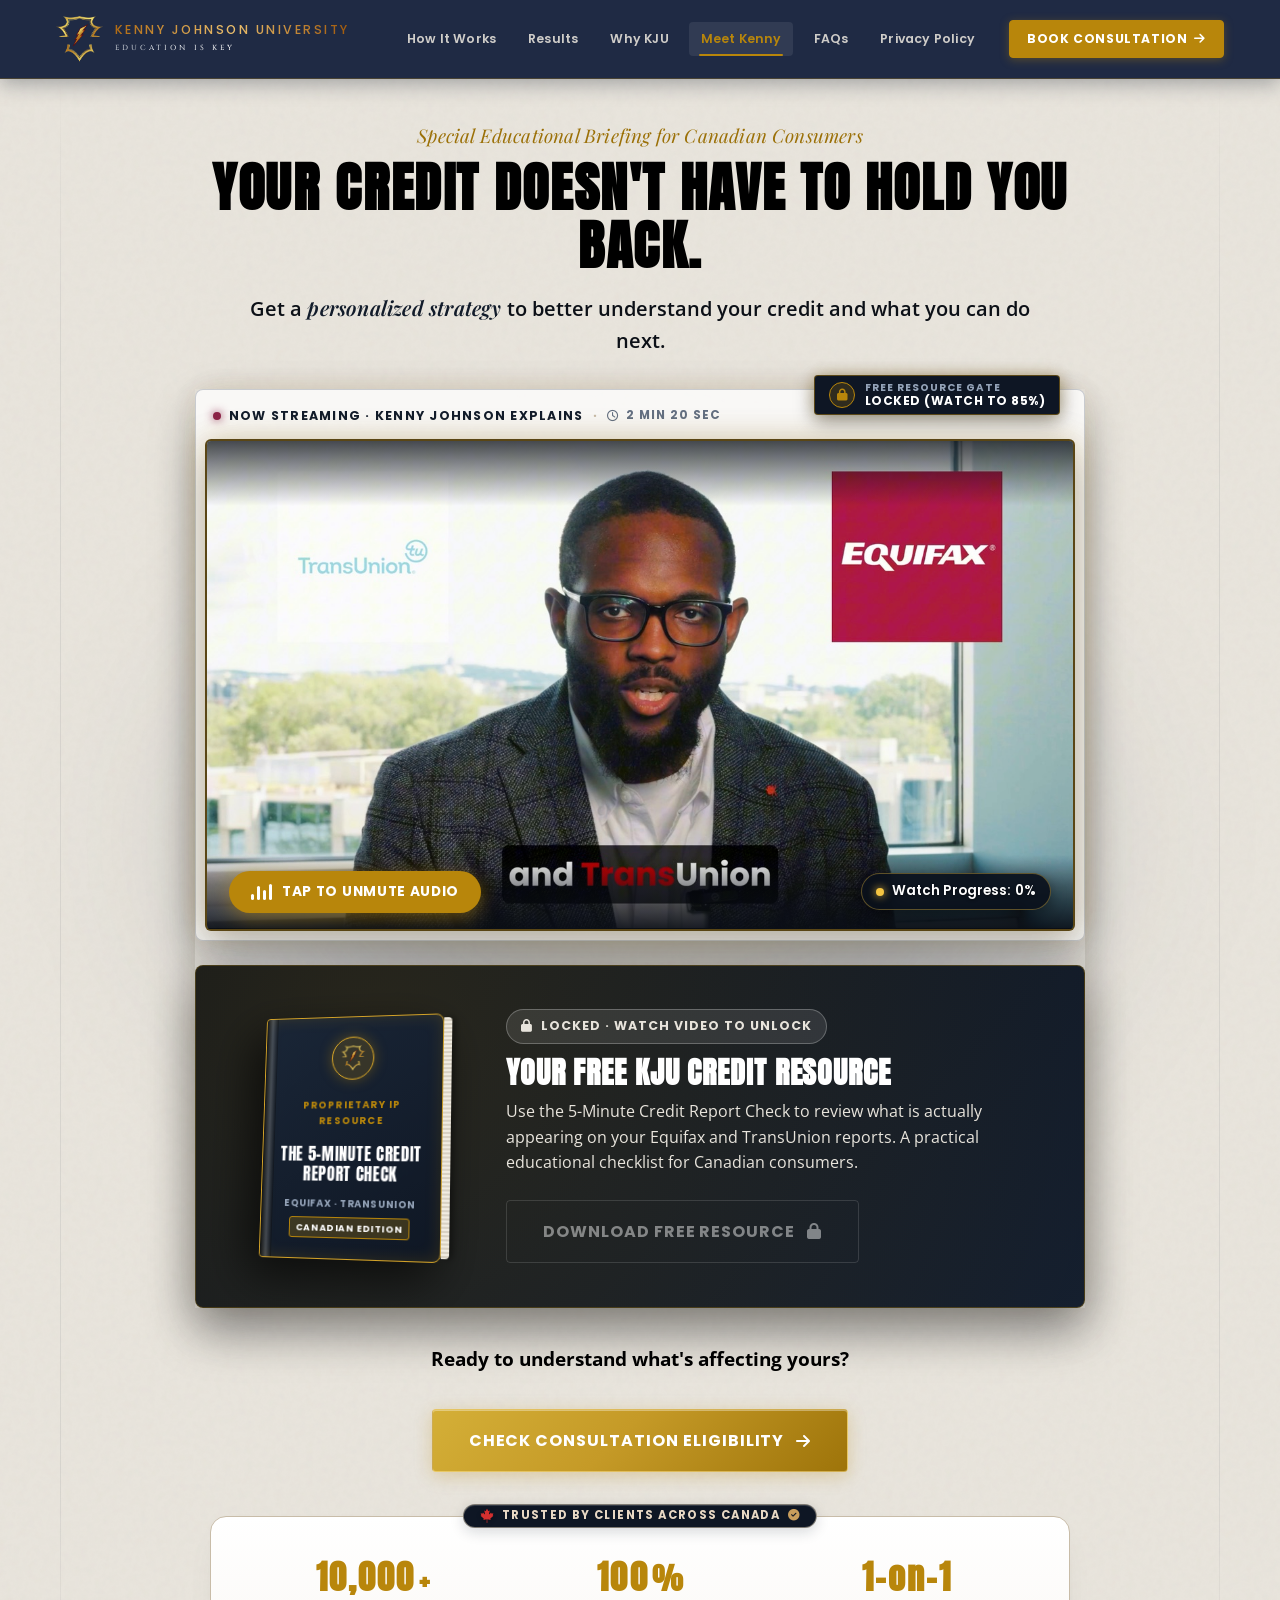
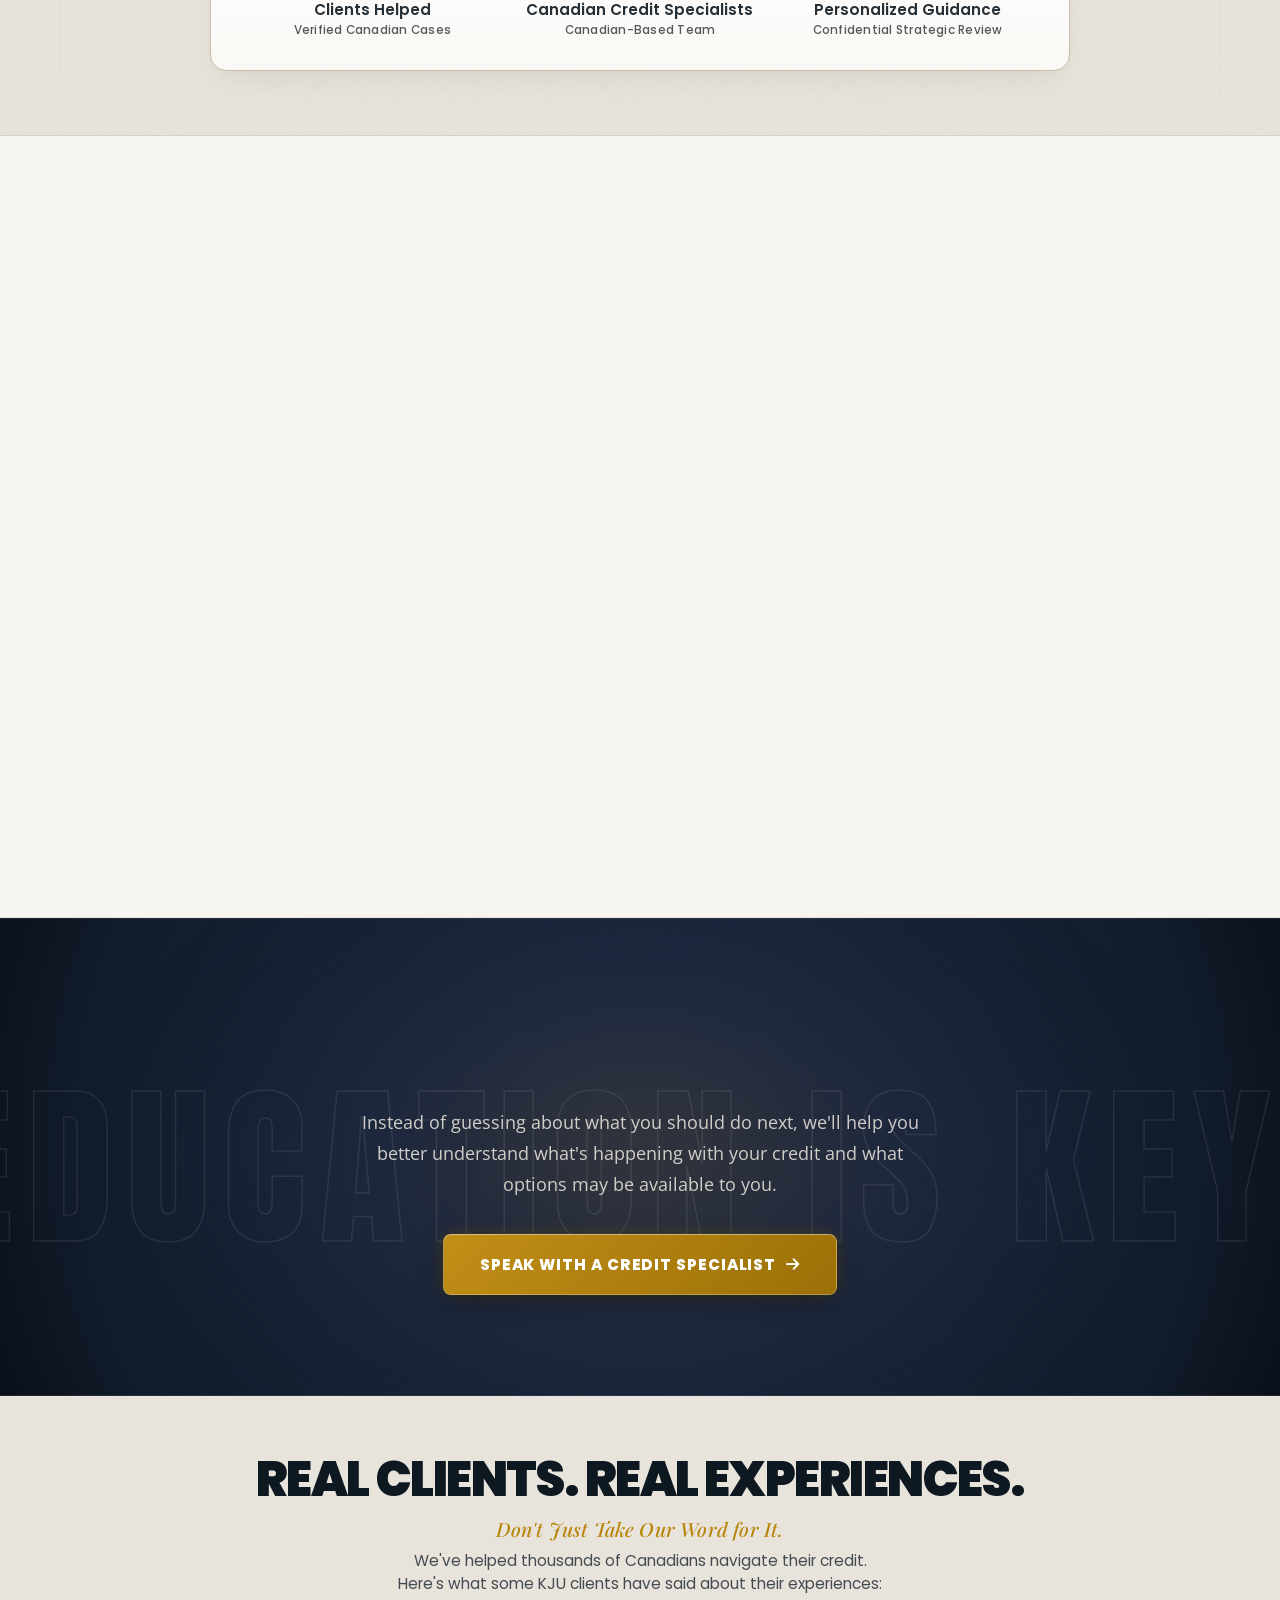
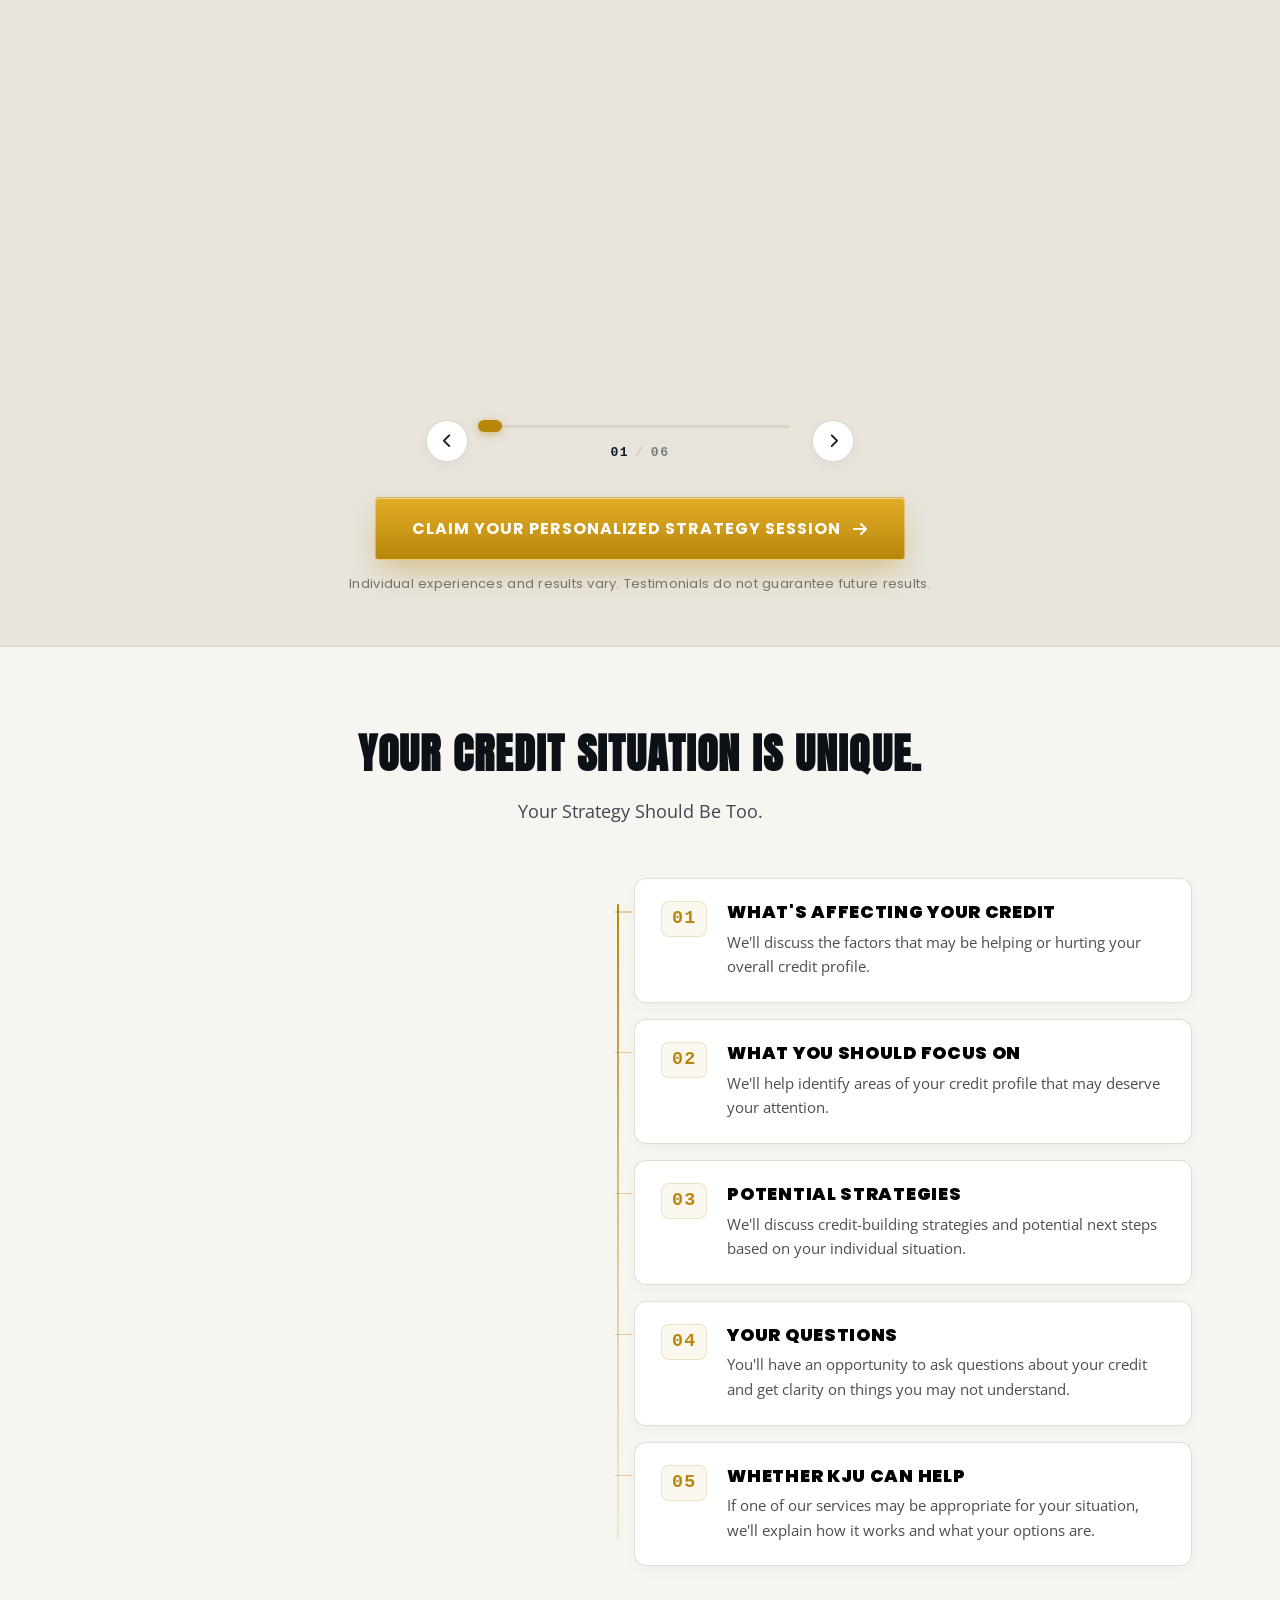
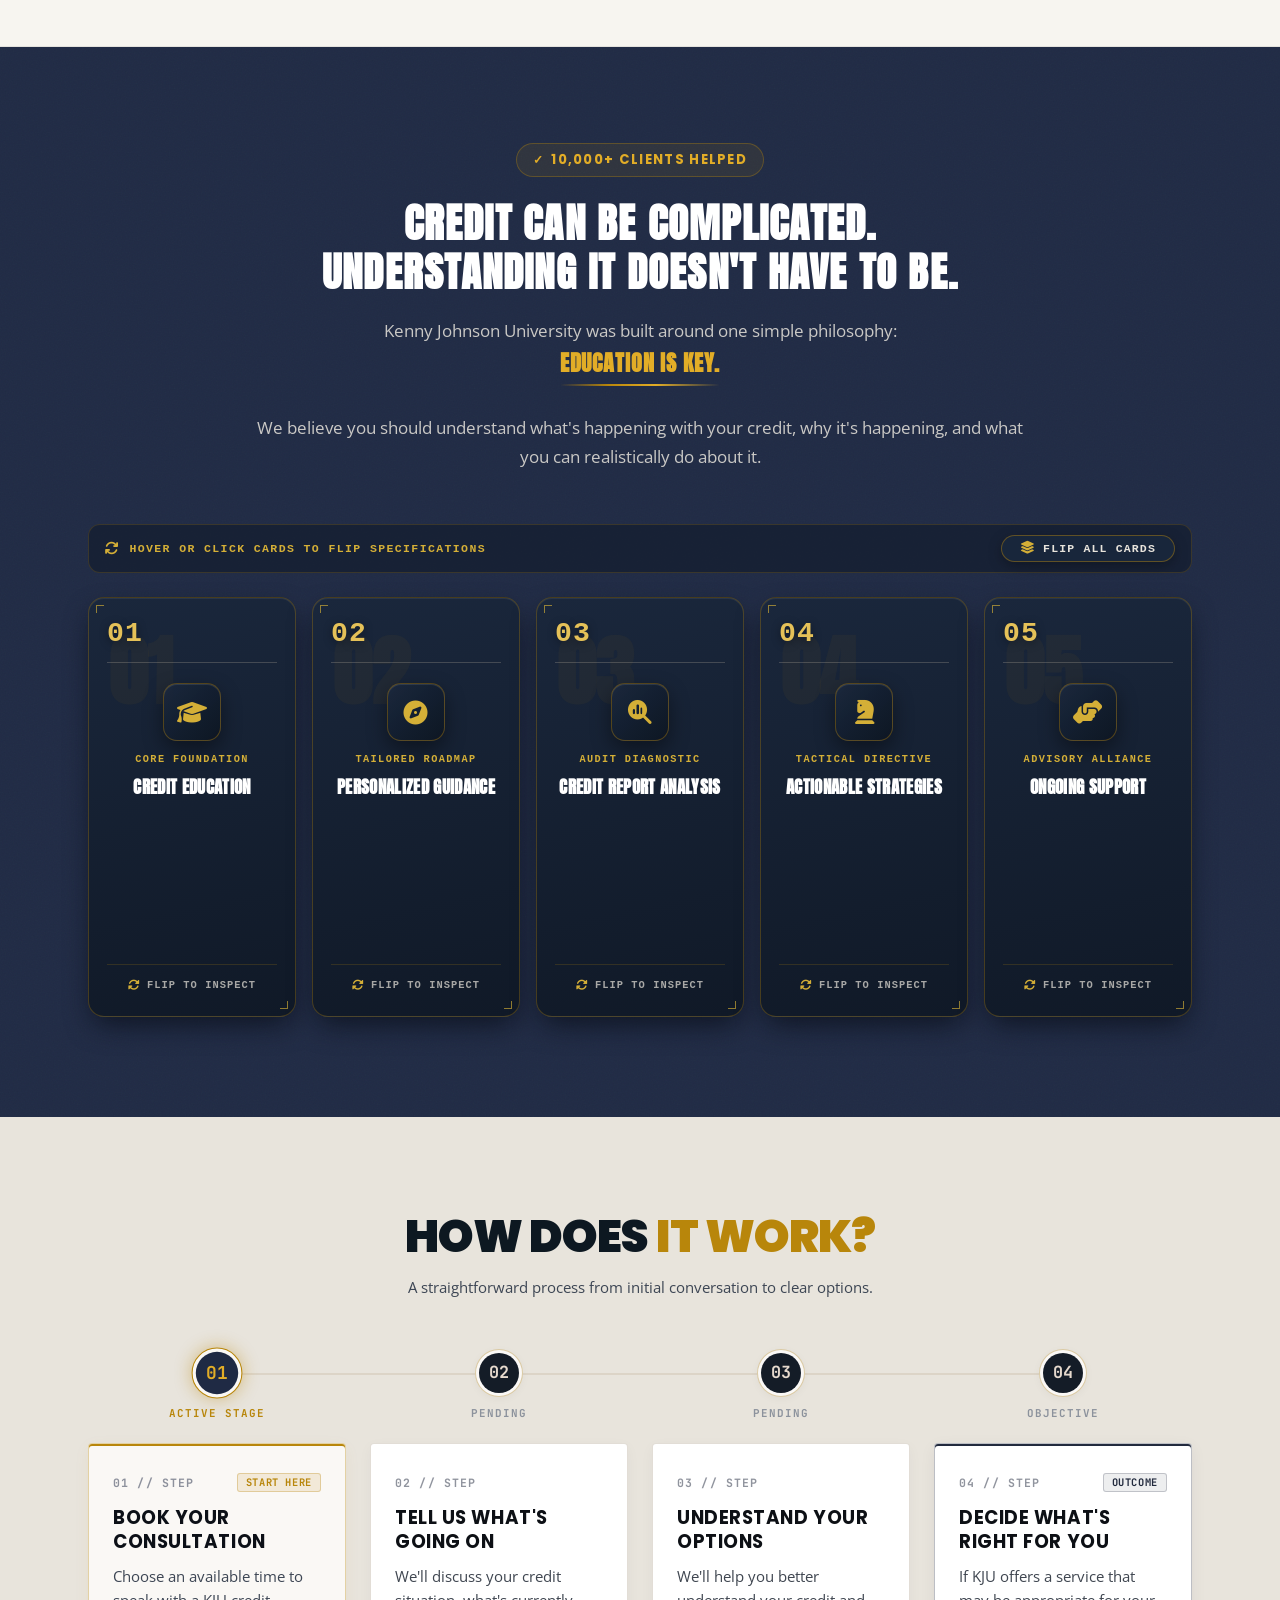
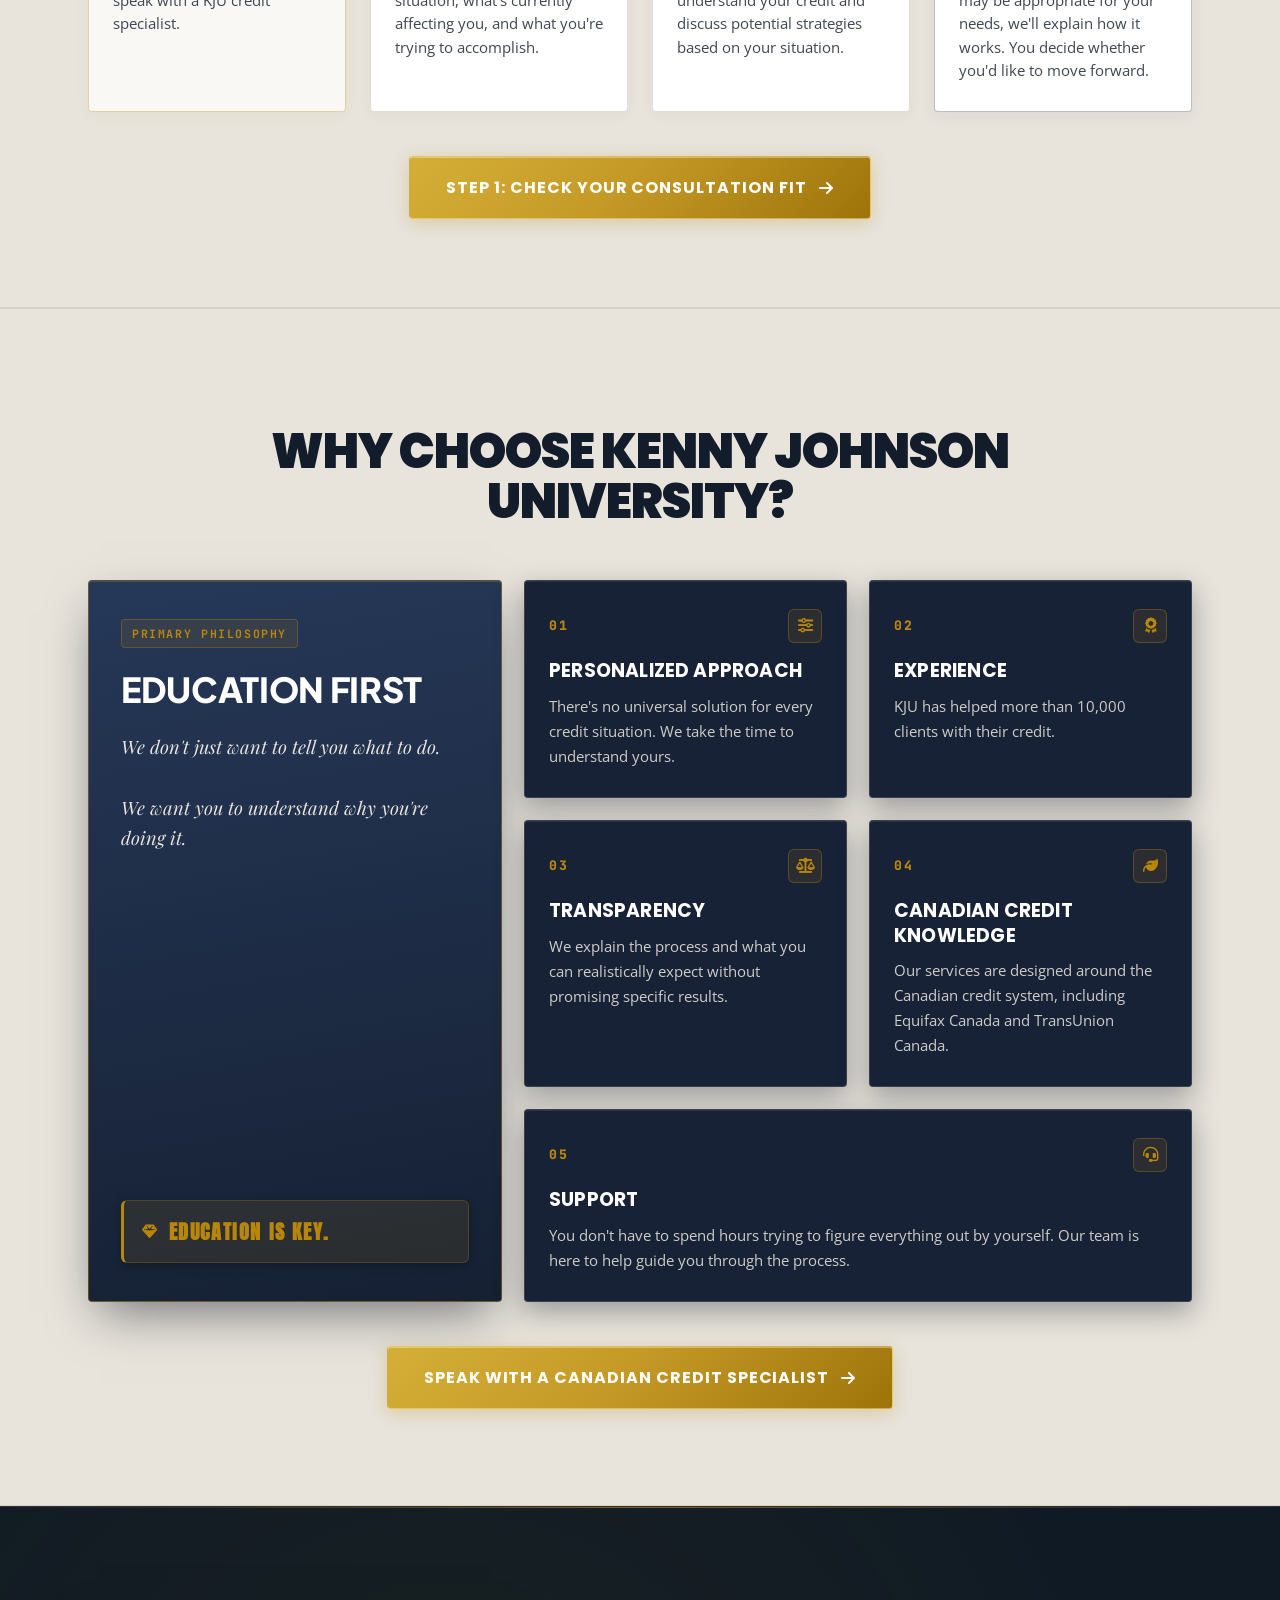
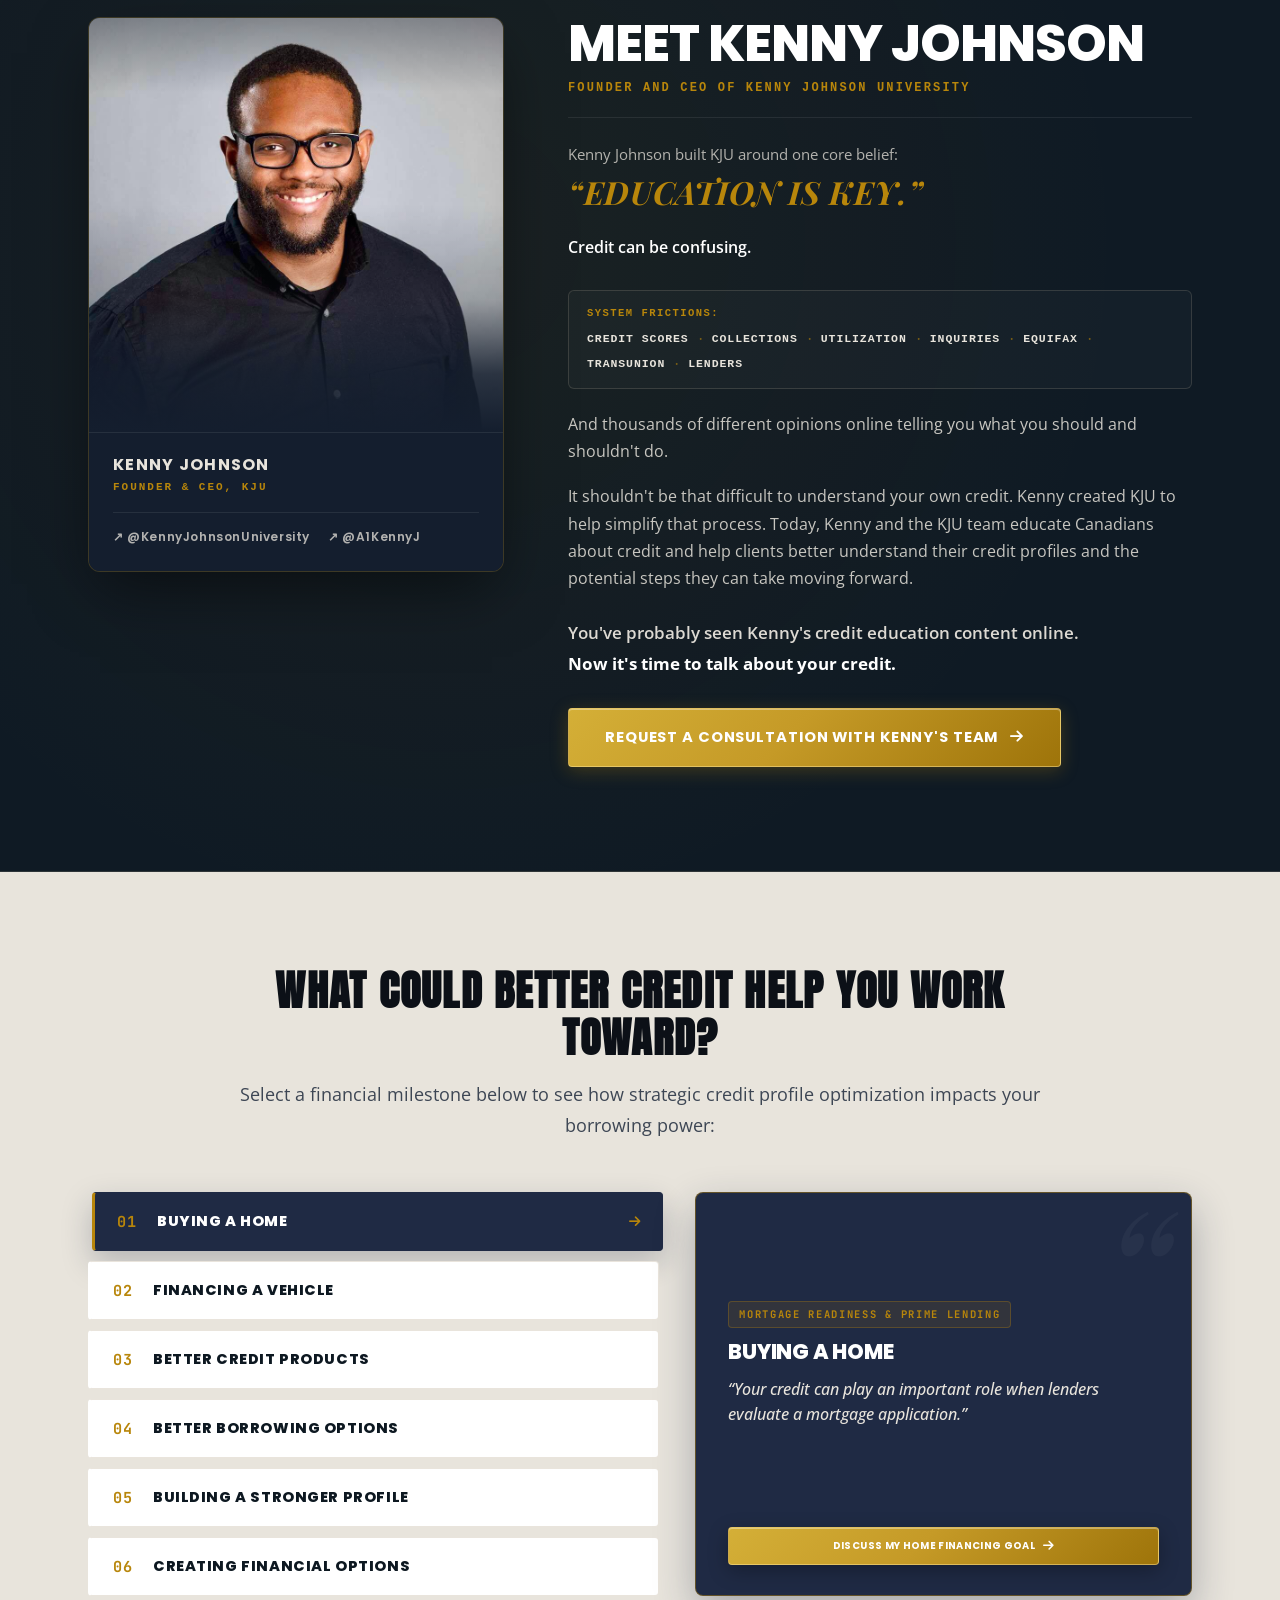
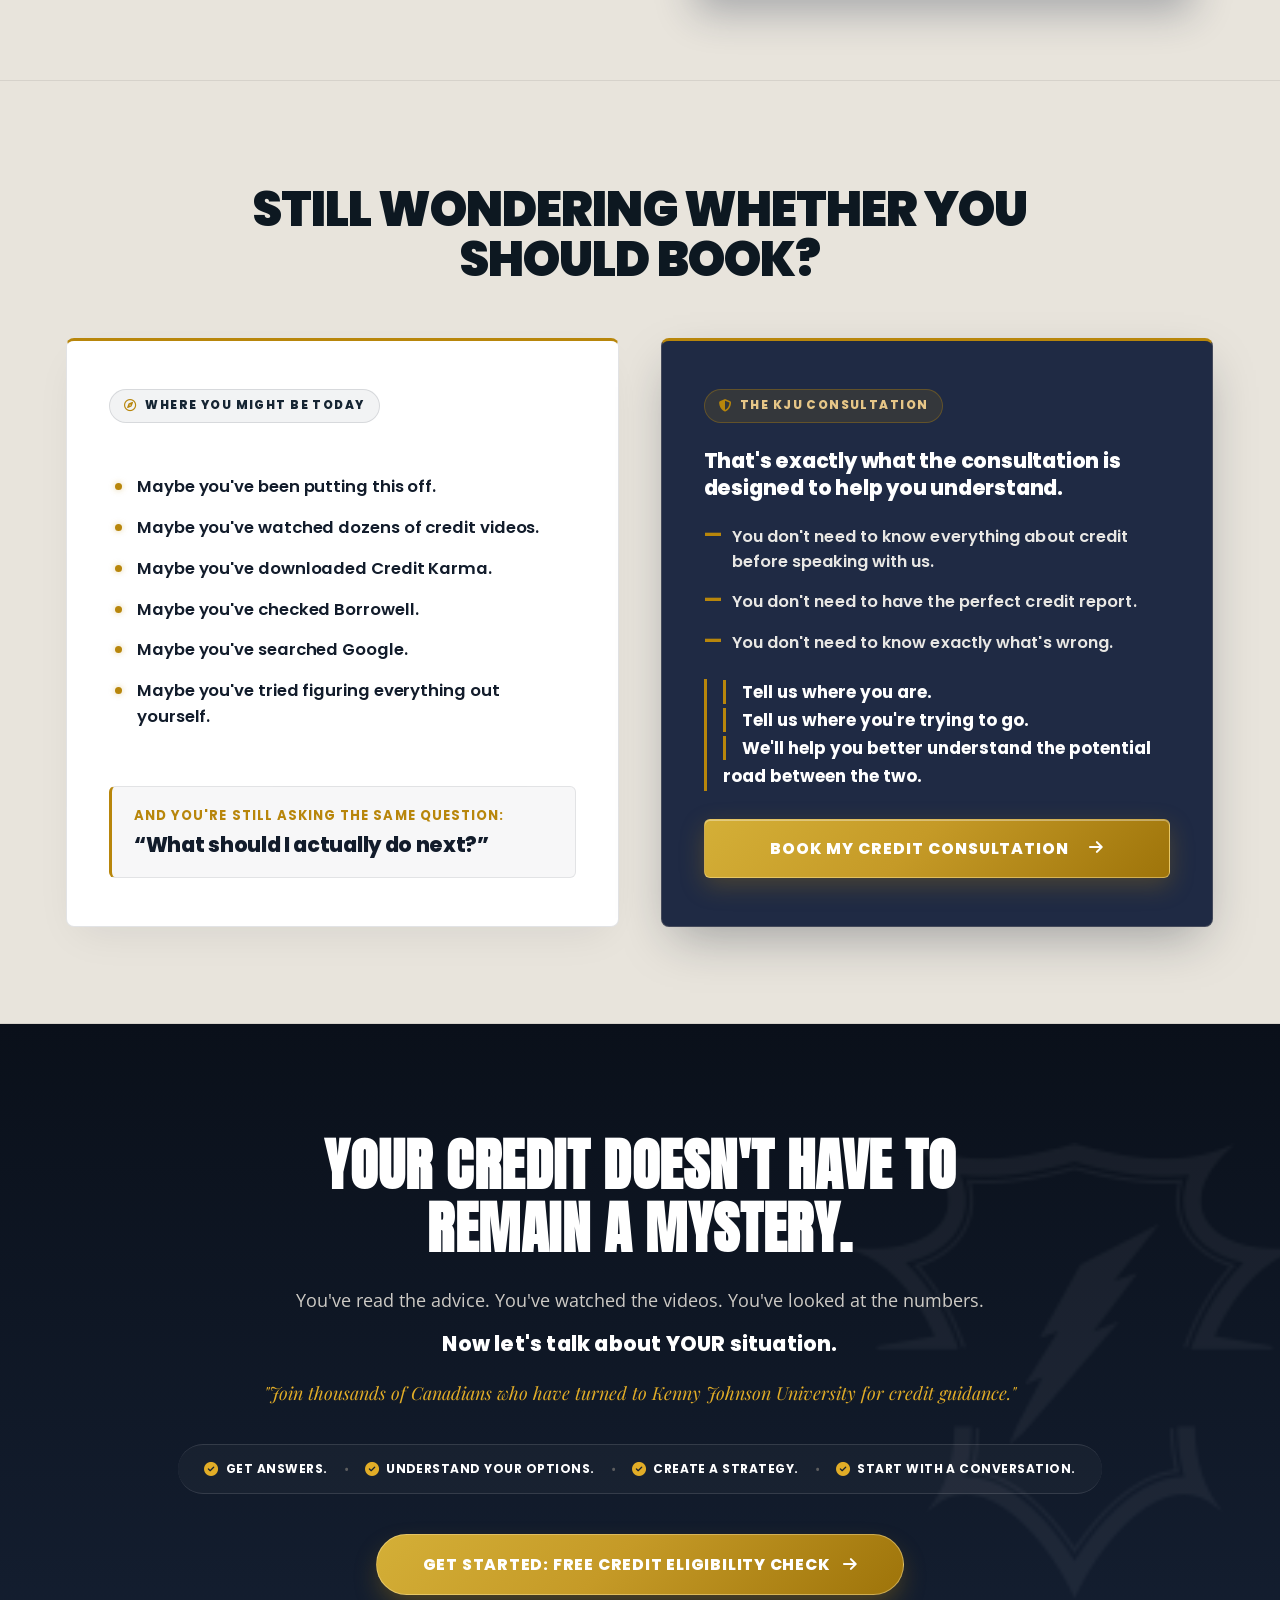
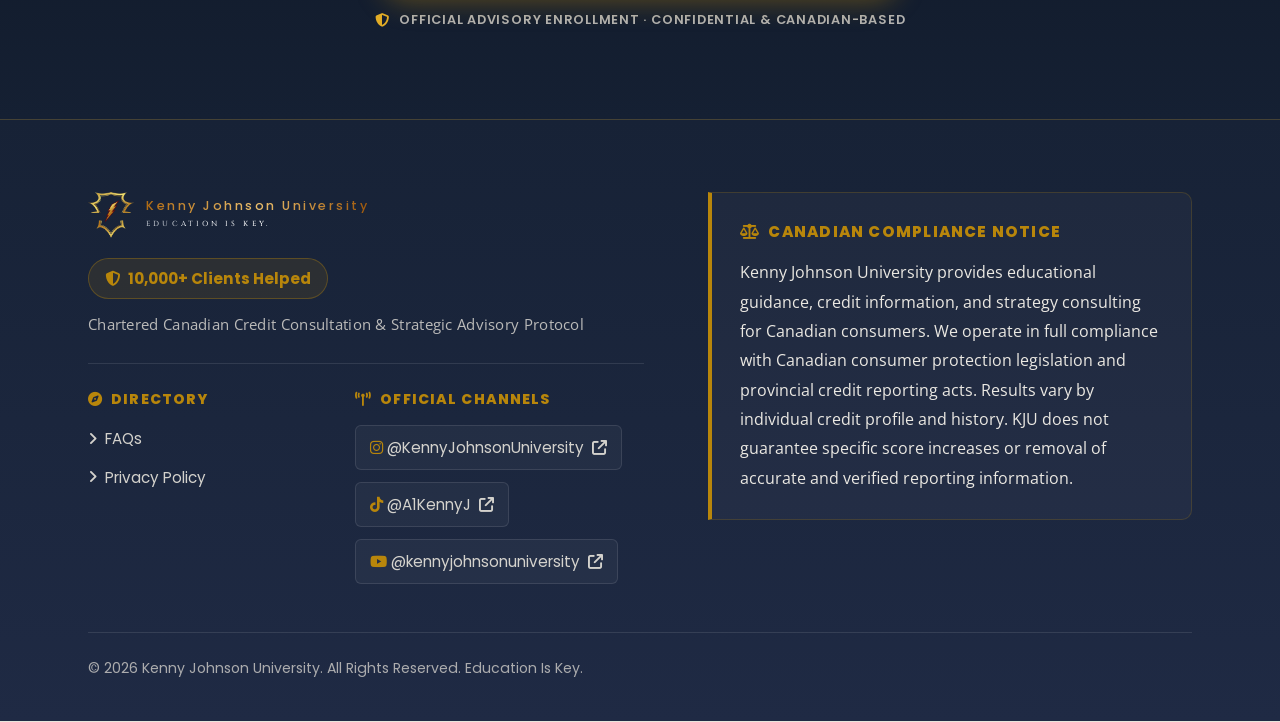
==== commit 96f00285: "fix(mobile): lock shield icon next to seal caption text on mobile" ====
--- a/index.html
+++ b/index.html
@@ -1764,8 +1764,7 @@
             <i class="fa-solid fa-arrow-right" aria-hidden="true"></i>
           </button>
           <div class="kju-final-seal-caption">
-            <i class="fa-solid fa-shield-halved" aria-hidden="true"></i>
-            <span>OFFICIAL ADVISORY ENROLLMENT · CONFIDENTIAL &amp; CANADIAN-BASED</span>
+            <span><i class="fa-solid fa-shield-halved" aria-hidden="true"></i> OFFICIAL ADVISORY ENROLLMENT · CONFIDENTIAL &amp; CANADIAN-BASED</span>
           </div>
         </div>
       </div>
--- a/css/style.css
+++ b/css/style.css
@@ -6708,7 +6708,7 @@
 
 /* Open Content Layout (No Box Card Wrapper) */
 .kju-final-cta-content {
-  max-width: 920px;
+  max-width: 1080px;
   margin: 0 auto;
   text-align: center;
   position: relative;
@@ -6762,39 +6762,44 @@
 .kju-final-cta-rail {
   border-top: 1px solid rgba(255, 255, 255, 0.12);
   border-bottom: 1px solid rgba(255, 255, 255, 0.12);
-  padding: 18px 24px;
-  margin: 38px auto 40px;
+  padding: 13px 26px;
+  margin: 36px auto 40px;
   display: flex;
   align-items: center;
   justify-content: center;
-  flex-wrap: wrap;
-  gap: 16px 24px;
+  flex-wrap: nowrap;
+  gap: 10px 16px;
   background: rgba(255, 255, 255, 0.03);
   border-radius: 999px;
-  max-width: 900px;
+  max-width: 1040px;
+  width: fit-content;
 }
 
 .kju-final-rail-item {
   display: inline-flex;
   align-items: center;
-  gap: 8px;
+  gap: 7px;
   font-family: var(--font-ui);
-  font-size: 0.86rem;
+  font-size: clamp(0.75rem, 0.92vw, 0.84rem);
   font-weight: 700;
-  letter-spacing: 0.06em;
+  letter-spacing: 0.04em;
   color: #FFFFFF;
   text-transform: uppercase;
+  white-space: nowrap;
+  flex-shrink: 0;
 }
 
 .kju-final-rail-item i {
   color: #E2AD27;
-  font-size: 0.95rem;
+  font-size: 0.88rem;
+  flex-shrink: 0;
 }
 
 .kju-final-rail-dot {
   color: rgba(200, 188, 168, 0.4);
   font-size: 0.85rem;
   user-select: none;
+  flex-shrink: 0;
 }
 
 /* --- Primary Action Lockup --- */
@@ -6821,20 +6826,31 @@
 }
 
 .kju-final-seal-caption {
-  display: inline-flex;
-  align-items: center;
-  gap: 8px;
+  display: flex;
+  align-items: center;
+  justify-content: center;
+  text-align: center;
   font-family: var(--font-ui);
   font-size: 0.8rem;
   font-weight: 600;
   letter-spacing: 0.06em;
   color: rgba(232, 228, 220, 0.75);
   text-transform: uppercase;
+  margin: 0 auto;
+}
+
+.kju-final-seal-caption span {
+  display: inline-block;
+  text-align: center;
+  line-height: 1.4;
 }
 
 .kju-final-seal-caption i {
   color: #E2AD27;
   font-size: 0.85rem;
+  margin-right: 6px;
+  vertical-align: -1px;
+  display: inline-block;
 }
 
 /* Responsive adjustments */
@@ -10074,10 +10090,9 @@
 
   /* Tight, properly-aligned seal caption */
   .kju-final-seal-caption {
-    display: inline-flex !important;
+    display: flex !important;
     align-items: center !important;
     justify-content: center !important;
-    gap: 6px !important;
     font-size: 0.58rem !important;
     font-weight: 700 !important;
     letter-spacing: 0.03em !important;
@@ -10085,13 +10100,21 @@
     text-align: center !important;
     max-width: 320px !important;
     margin: 0 auto !important;
-    line-height: 1.3 !important;
+    line-height: 1.35 !important;
+  }
+
+  .kju-final-seal-caption span {
+    display: inline-block !important;
+    text-align: center !important;
+    line-height: 1.35 !important;
   }
 
   .kju-final-seal-caption i {
     font-size: 0.65rem !important;
     color: #E2AD27 !important;
-    flex-shrink: 0 !important;
+    margin-right: 5px !important;
+    vertical-align: -1px !important;
+    display: inline-block !important;
   }
 
   /* =========================================================
